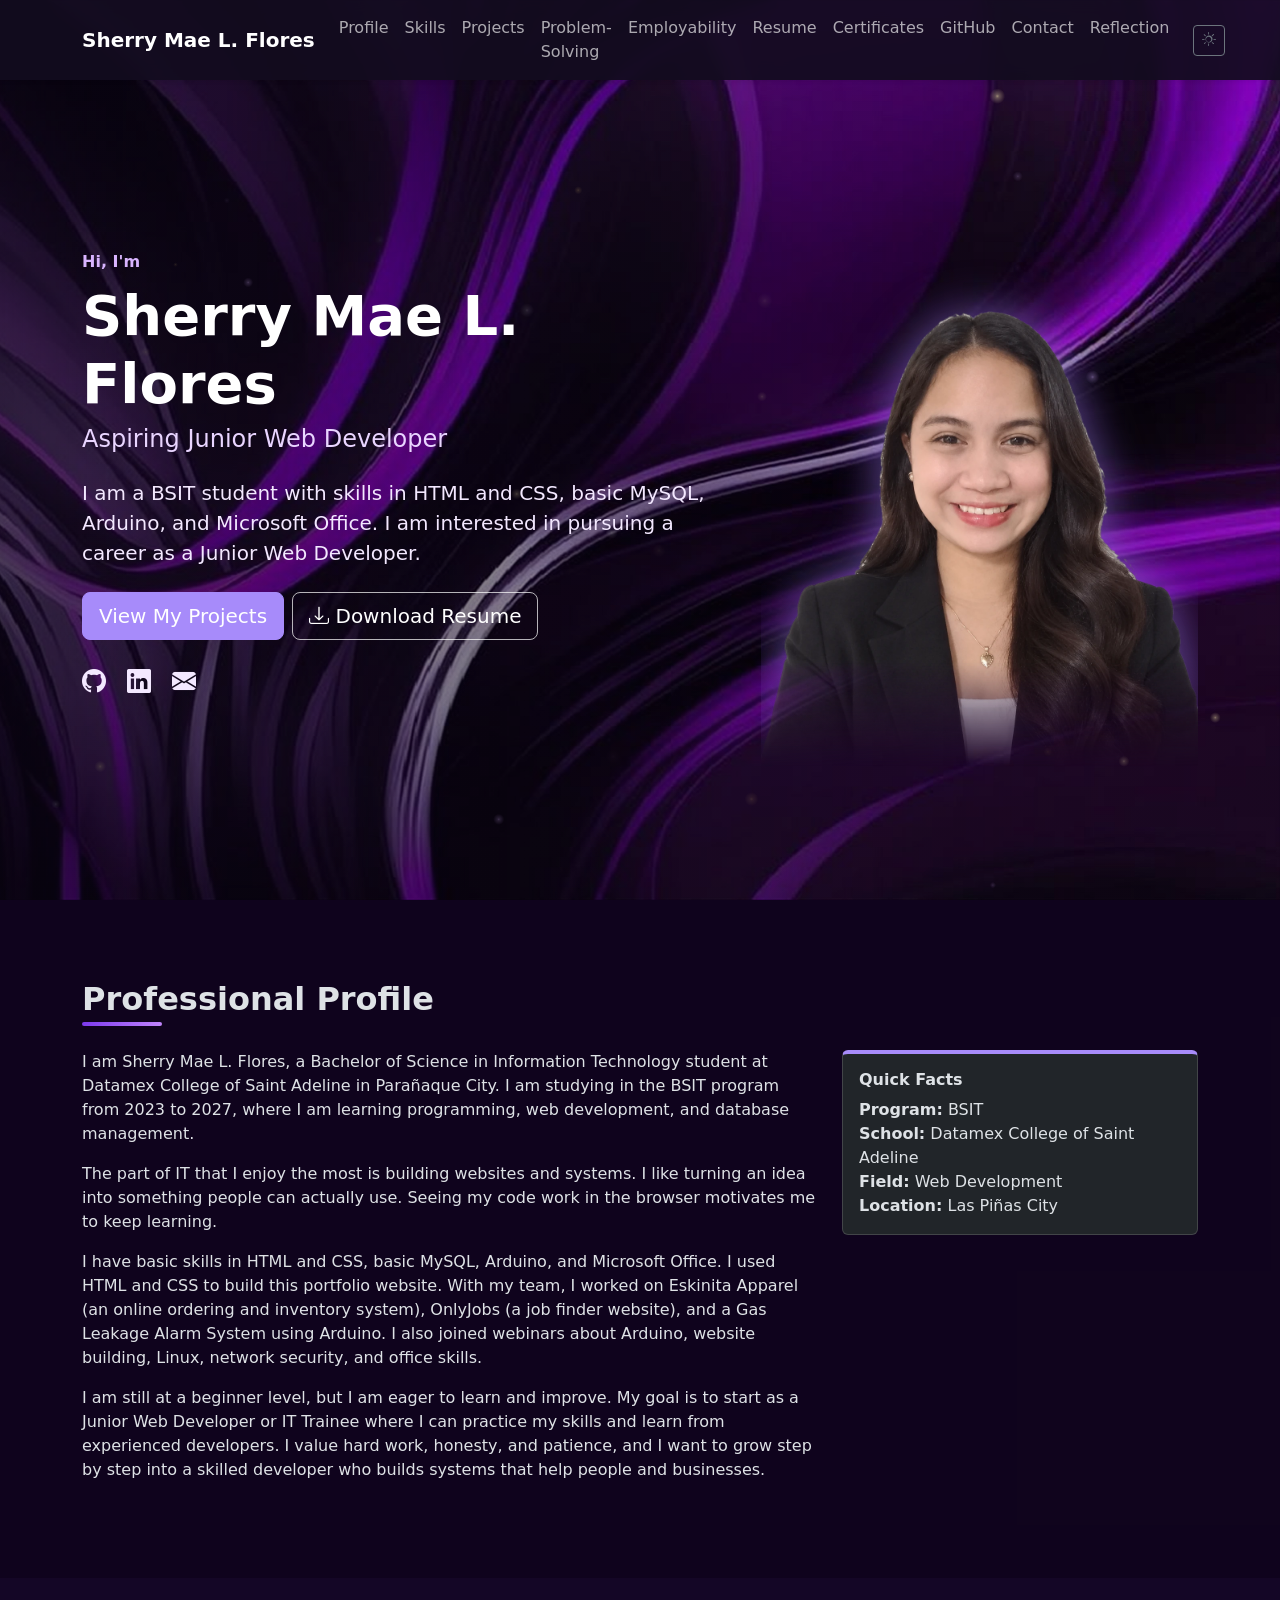
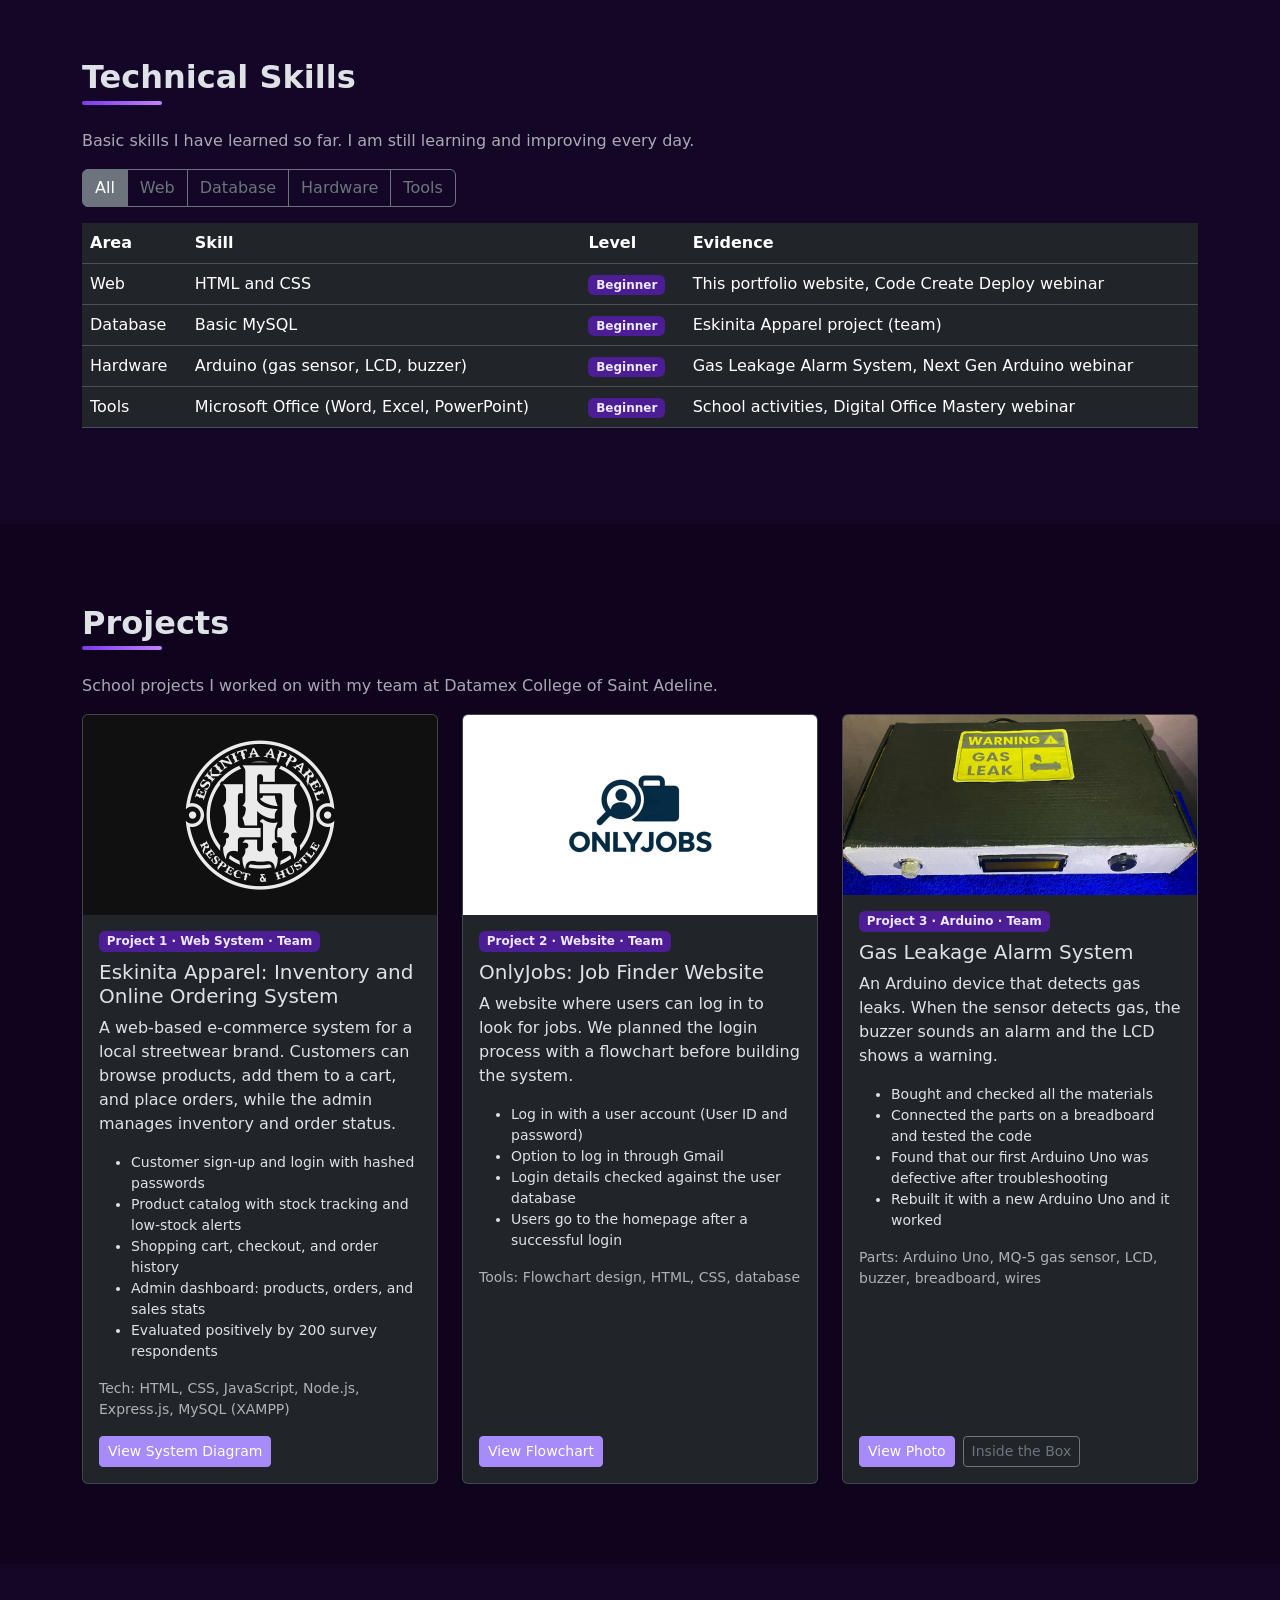
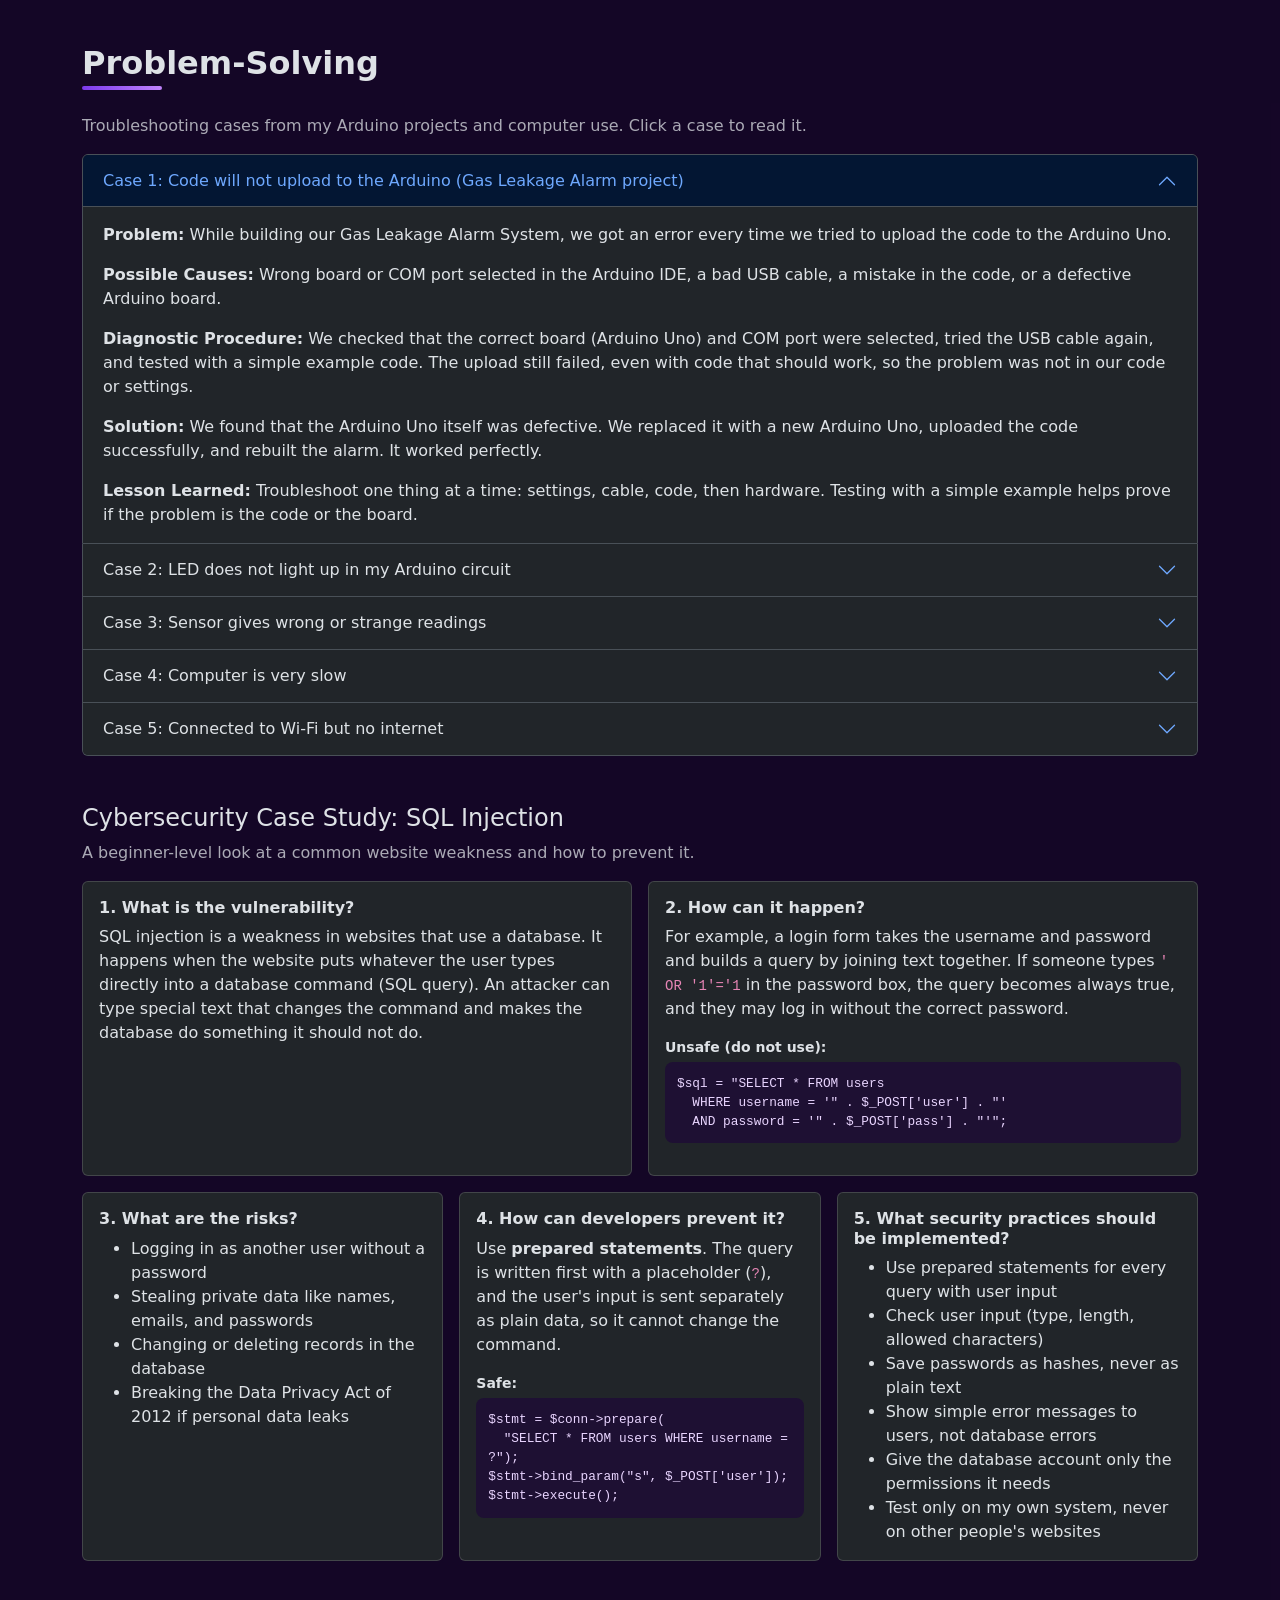
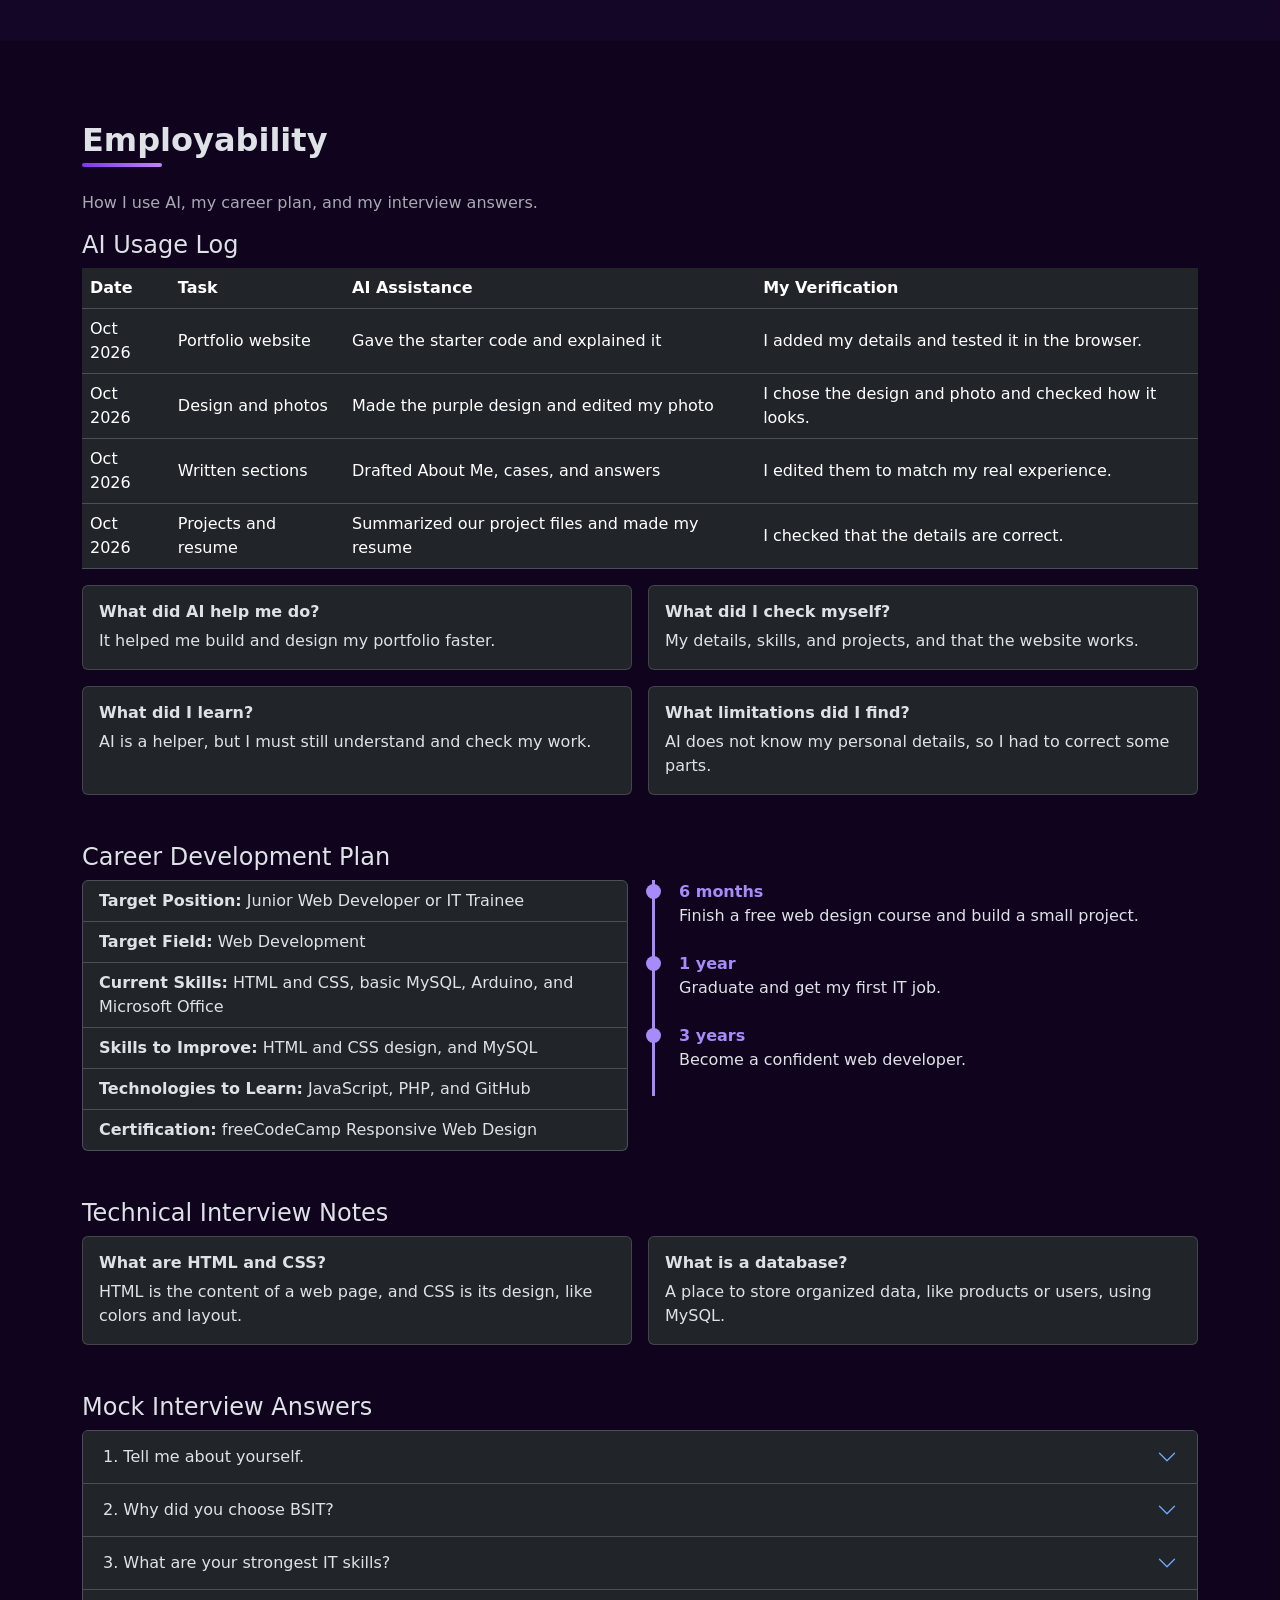
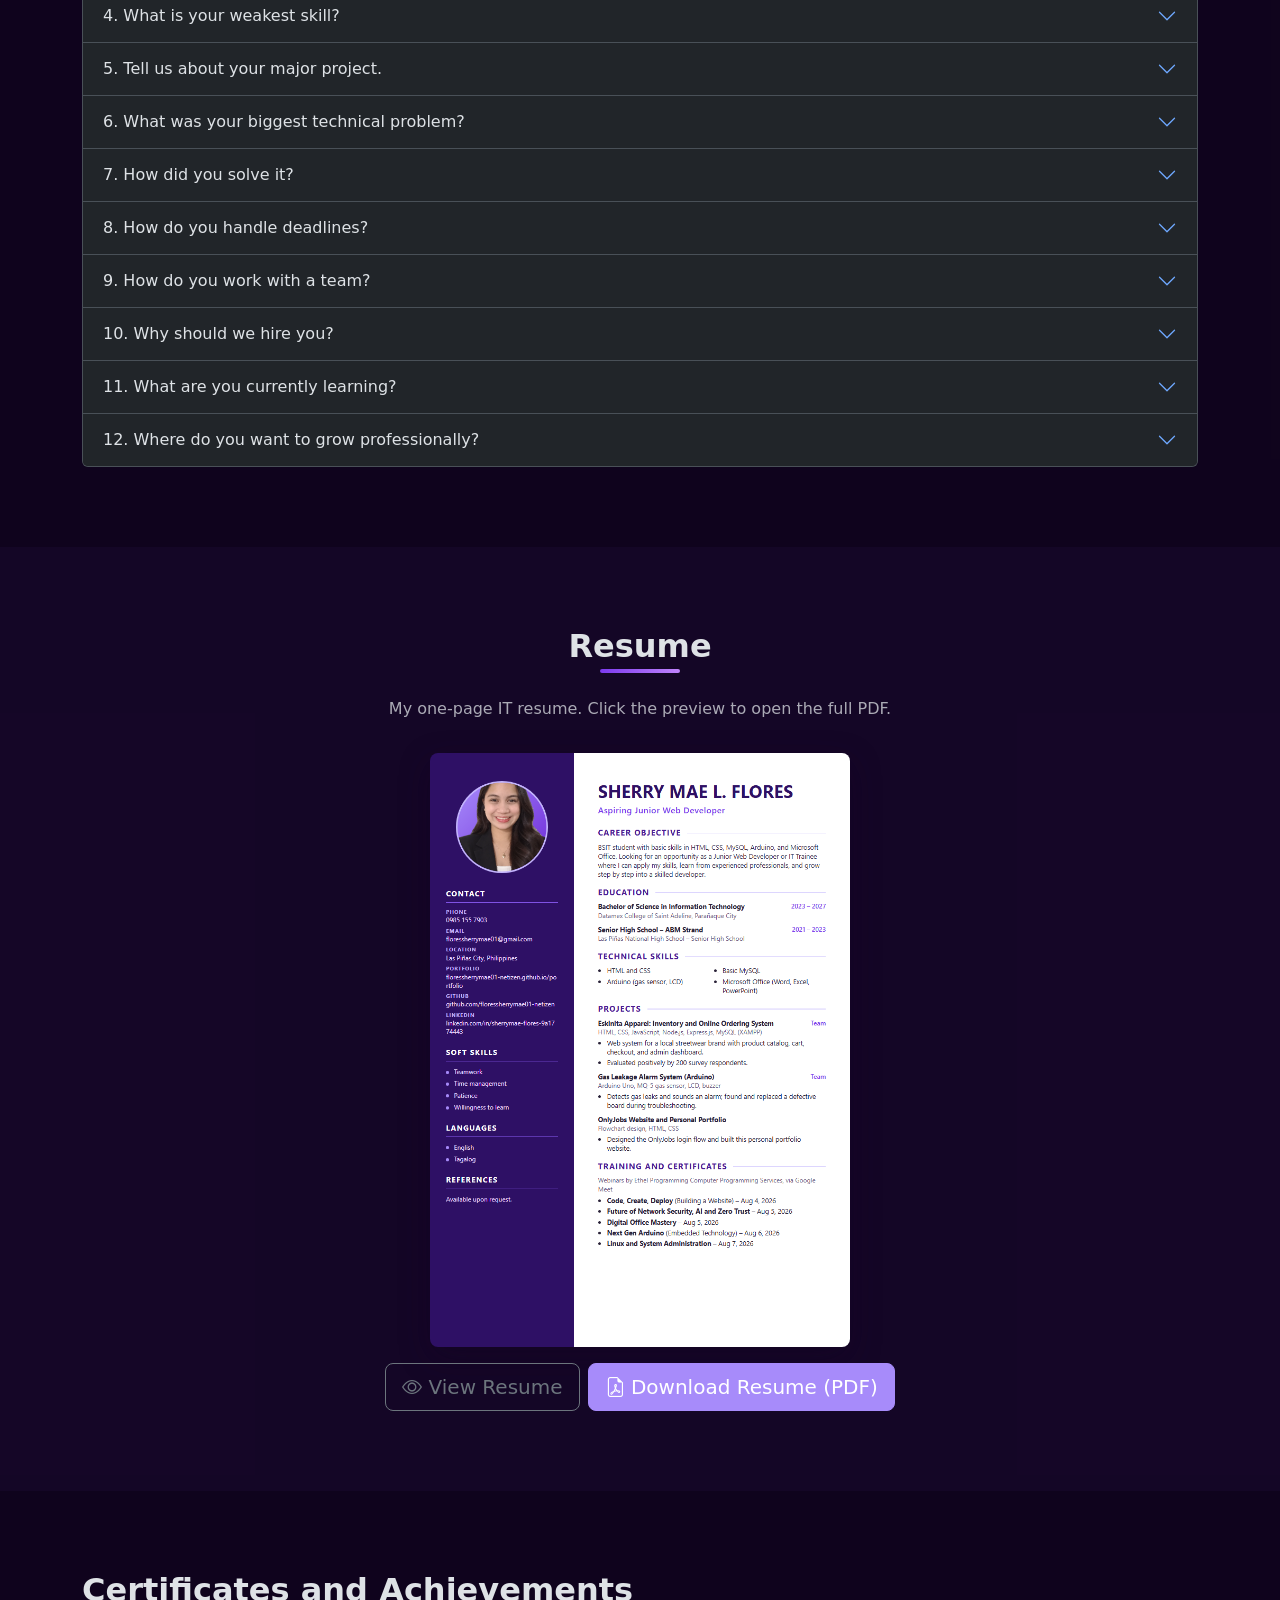
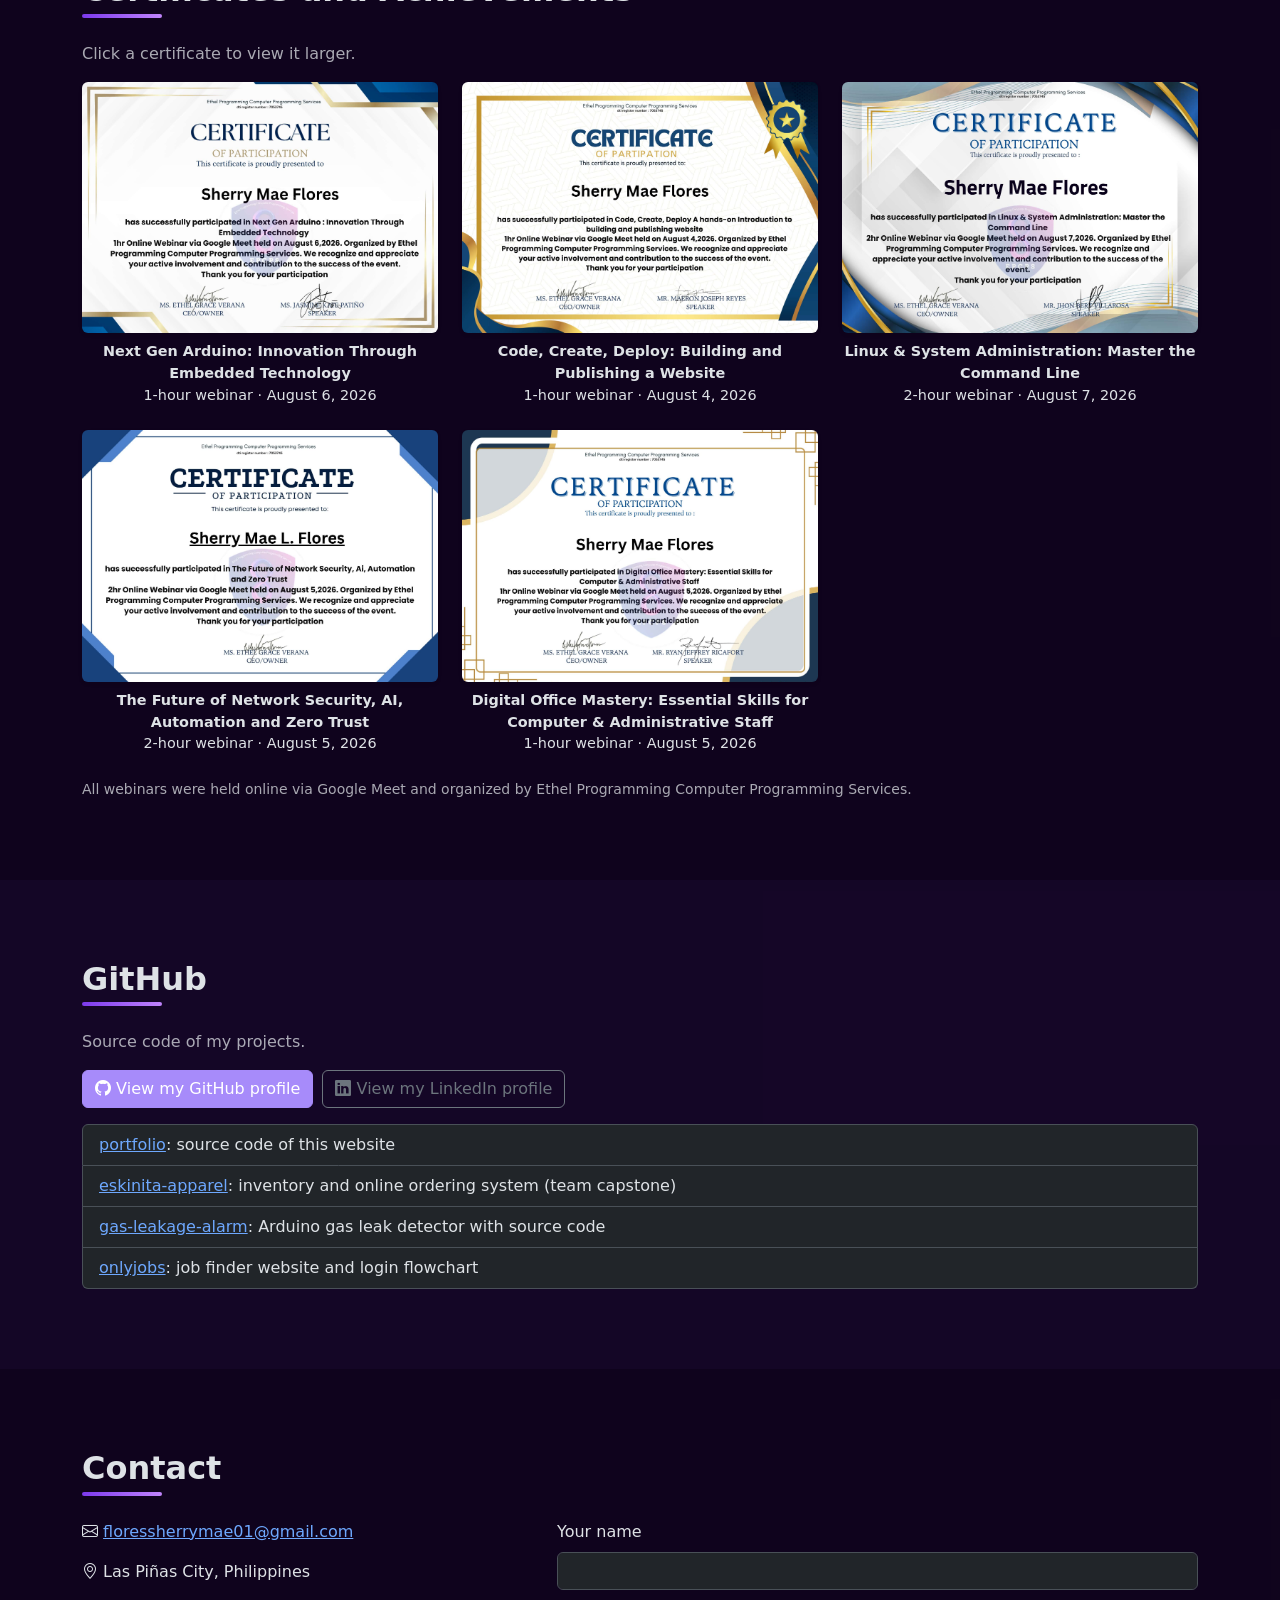
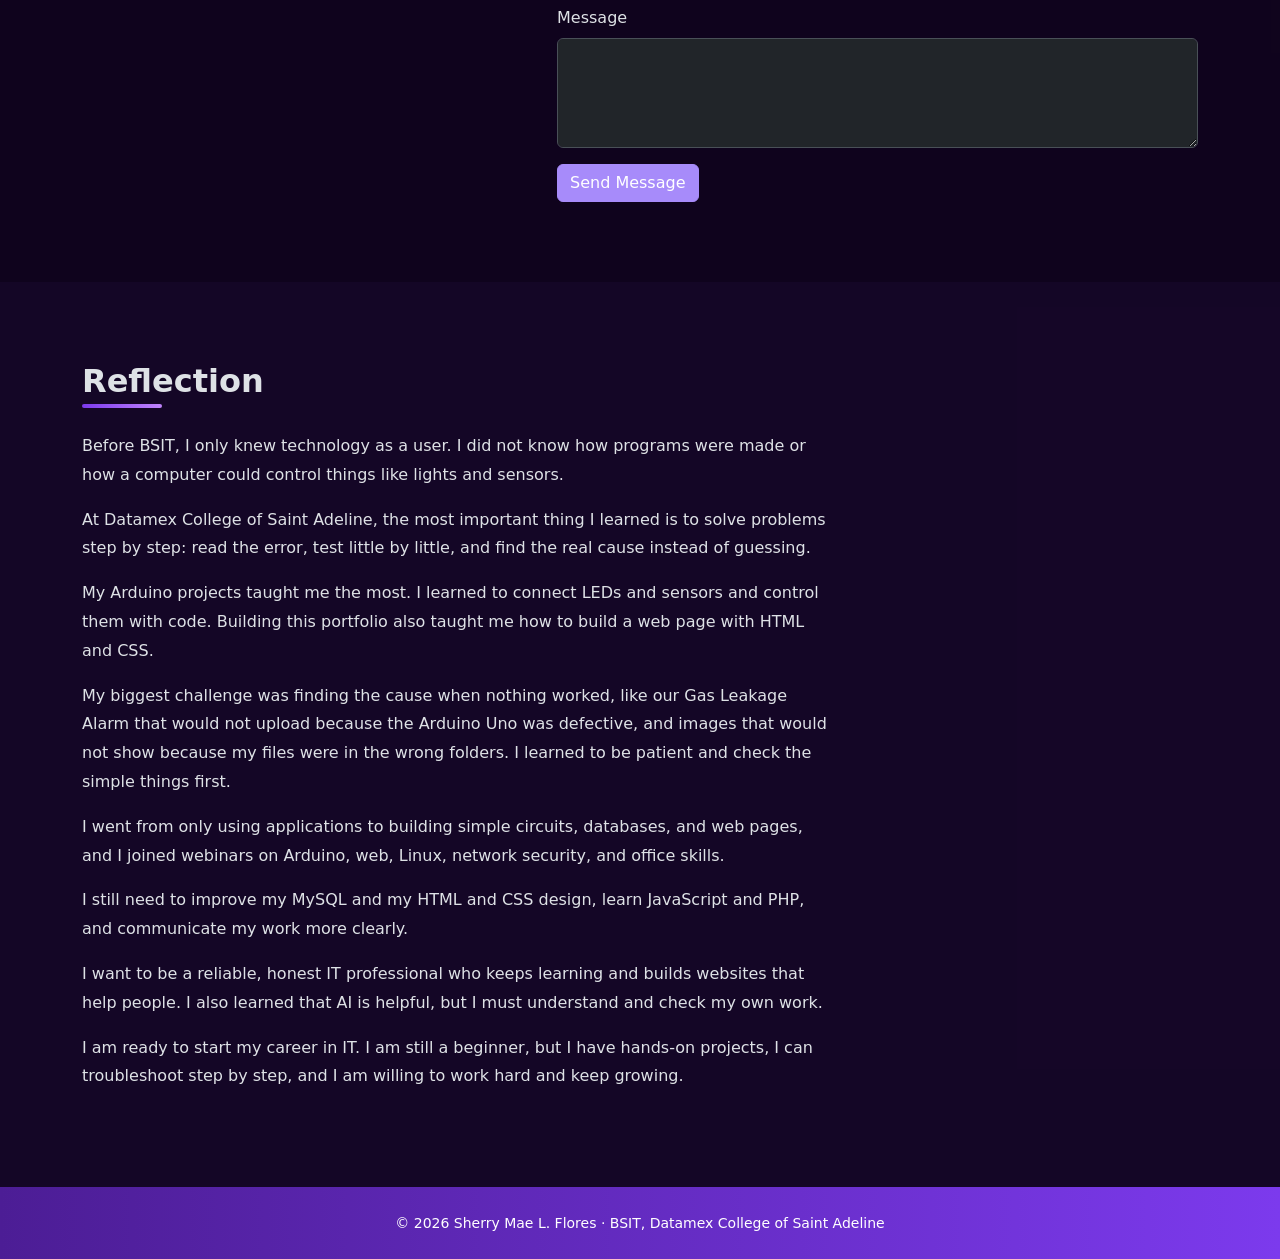
==== index.html @ 737c8557 "Add video background, project logos, and purple theme updates Co-Authored-By: Claude Sonnet 5.5 <nor" ====
<!DOCTYPE html>
<html lang="en" data-bs-theme="light">
<head>
  <meta charset="UTF-8">
  <meta name="viewport" content="width=device-width, initial-scale=1.0">
  <title> Sherry Mae L. Flores | BSIT Portfolio</title>
  <meta name="description" content="Portfolio of Sherry Mae L. Flores, BSIT student and aspiring Junior Web Developer.">

  <!-- Bootstrap 5 CSS (galing sa CDN, hindi na kailangang i-download) -->
  <link href="https://cdn.jsdelivr.net/npm/bootstrap@5.3.3/dist/css/bootstrap.min.css" rel="stylesheet">
  <!-- Bootstrap Icons -->
  <link href="https://cdn.jsdelivr.net/npm/bootstrap-icons@1.11.3/font/bootstrap-icons.min.css" rel="stylesheet">
  <!-- Sariling CSS: nasa ilalim ng Bootstrap para ma-override ito -->
  <link href="css/style.css" rel="stylesheet">
</head>

<body data-bs-spy="scroll" data-bs-target="#mainNav" data-bs-offset="80" tabindex="0">

  <!-- Video background (nasa likod ng lahat) -->
  <video id="bgVideo" class="bg-video" autoplay muted loop playsinline preload="auto" aria-hidden="true" tabindex="-1">
    <source src="assets/bg-video.mp4" type="video/mp4">
  </video>

  <!-- ============ NAVBAR ============ -->
  <nav id="mainNav" class="navbar navbar-expand-xl fixed-top shadow-sm">
    <div class="container">
      <a class="navbar-brand fw-bold" href="#home"> Sherry Mae L. Flores </a>

      <button class="navbar-toggler" type="button" data-bs-toggle="collapse"
              data-bs-target="#navLinks" aria-controls="navLinks"
              aria-expanded="false" aria-label="Toggle menu">
        <span class="navbar-toggler-icon"></span>
      </button>

      <div class="collapse navbar-collapse" id="navLinks">
        <ul class="navbar-nav ms-auto">
          <li class="nav-item"><a class="nav-link" href="#profile">Profile</a></li>
          <li class="nav-item"><a class="nav-link" href="#skills">Skills</a></li>
          <li class="nav-item"><a class="nav-link" href="#projects">Projects</a></li>
          <li class="nav-item"><a class="nav-link" href="#problem-solving">Problem-Solving</a></li>
          <li class="nav-item"><a class="nav-link" href="#employability">Employability</a></li>
          <li class="nav-item"><a class="nav-link" href="#resume">Resume</a></li>
          <li class="nav-item"><a class="nav-link" href="#certificates">Certificates</a></li>
          <li class="nav-item"><a class="nav-link" href="#github">GitHub</a></li>
          <li class="nav-item"><a class="nav-link" href="#contact">Contact</a></li>
          <li class="nav-item"><a class="nav-link" href="#reflection">Reflection</a></li>
        </ul>
        <button id="themeToggle" class="btn btn-sm btn-outline-secondary ms-lg-3 mt-2 mt-lg-0"
                type="button" aria-label="Toggle dark mode">
          <i class="bi bi-moon-stars"></i>
        </button>
      </div>
    </div>
  </nav>

  <!-- ============ HOME (STEP 8) ============ -->
  <header id="home" class="hero d-flex align-items-center">
    <div class="container">
      <div class="row align-items-center g-5">
        <div class="col-lg-7">
          <p class="text-accent fw-semibold mb-2">Hi, I'm</p>
          <h1 class="display-4 fw-bold">Sherry Mae L. Flores</h1>
          <!-- Target IT position (STEP 1) -->
          <h2 class="h4 text-body-secondary mb-4">Aspiring Junior Web Developer</h2>
          <!-- Professional statement (STEP 1) -->
          <p class="lead">
            I am a BSIT student with skills in HTML and CSS, basic MySQL, Arduino, and Microsoft Office.
            I am interested in pursuing a career as a Junior Web Developer.
          </p>
          <div class="d-flex flex-wrap gap-2 mt-4">
            <a href="#projects" class="btn btn-accent btn-lg">View My Projects</a>
            <a href="assets/resume.pdf" class="btn btn-outline-secondary btn-lg" download>
              <i class="bi bi-download"></i> Download Resume
            </a>
          </div>
          <div class="social-links mt-4">
            <a href="https://github.com/floressherrymae01-netizen" target="_blank" rel="noopener" aria-label="GitHub"><i class="bi bi-github"></i></a>
            <a href="https://www.linkedin.com/in/sherrymae-flores-9a1774443" target="_blank" rel="noopener" aria-label="LinkedIn"><i class="bi bi-linkedin"></i></a>
            <a href="mailto:floressherrymae01@gmail.com" aria-label="Email"><i class="bi bi-envelope-fill"></i></a>
          </div>
        </div>
        <div class="col-lg-5 text-center">
          <!-- Profile photo na walang background (transparent PNG) -->
          <img src="assets/profile.png" alt="Photo of Sherry Mae L. Flores" class="profile-photo">
        </div>
      </div>
    </div>
  </header>

  <main>
    <!-- ============ 1. PROFESSIONAL PROFILE (STEP 9) ============ -->
    <section id="profile" class="section">
      <div class="container">
        <h2 class="section-title">Professional Profile</h2>
        <div class="row g-4">
          <div class="col-lg-8">
            <!-- About Me (STEP 9): 150 to 250 words -->
            <p>I am Sherry Mae L. Flores, a Bachelor of Science in Information Technology student at Datamex College of Saint Adeline in Parañaque City. I am studying in the BSIT program from 2023 to 2027, where I am learning programming, web development, and database management.</p>
            <p>The part of IT that I enjoy the most is building websites and systems. I like turning an idea into something people can actually use. Seeing my code work in the browser motivates me to keep learning.</p>
            <p>I have basic skills in HTML and CSS, basic MySQL, Arduino, and Microsoft Office. I used HTML and CSS to build this portfolio website. With my team, I worked on Eskinita Apparel (an online ordering and inventory system), OnlyJobs (a job finder website), and a Gas Leakage Alarm System using Arduino. I also joined webinars about Arduino, website building, Linux, network security, and office skills.</p>
            <p>I am still at a beginner level, but I am eager to learn and improve. My goal is to start as a Junior Web Developer or IT Trainee where I can practice my skills and learn from experienced developers. I value hard work, honesty, and patience, and I want to grow step by step into a skilled developer who builds systems that help people and businesses.</p>
          </div>
          <div class="col-lg-4">
            <div class="card info-card">
              <div class="card-body">
                <h3 class="h6 fw-bold">Quick Facts</h3>
                <ul class="list-unstyled mb-0">
                  <li><strong>Program:</strong> BSIT</li>
                  <li><strong>School:</strong> Datamex College of Saint Adeline</li>
                  <li><strong>Field:</strong> Web Development </li>
                  <li><strong>Location:</strong> Las Piñas City</li>
                </ul>
              </div>
            </div>
          </div>
        </div>
      </div>
    </section>

    <!-- ============ 2. TECHNICAL SKILLS (STEP 2 + STEP 10) ============ -->
    <section id="skills" class="section section-alt">
      <div class="container">
        <h2 class="section-title">Technical Skills</h2>
        <p class="text-body-secondary">Basic skills I have learned so far. I am still learning and improving every day.</p>

        <!-- Filter buttons: ang data-filter ay dapat tugma sa data-category ng bawat row -->
        <div class="btn-group flex-wrap mb-3" role="group" aria-label="Filter skills">
          <button class="btn btn-outline-secondary active" data-filter="all">All</button>
          <button class="btn btn-outline-secondary" data-filter="web">Web</button>
          <button class="btn btn-outline-secondary" data-filter="database">Database</button>
          <button class="btn btn-outline-secondary" data-filter="hardware">Hardware</button>
          <button class="btn btn-outline-secondary" data-filter="tools">Tools</button>
        </div>

        <div class="table-responsive">
          <table class="table align-middle" id="skillsTable">
            <thead>
              <tr><th>Area</th><th>Skill</th><th>Level</th><th>Evidence</th></tr>
            </thead>
            <tbody>
              <!-- Lahat Beginner: tapat at tugma sa projects at certificates -->
              <tr data-category="web"><td>Web</td><td>HTML and CSS</td><td><span class="badge badge-beginner">Beginner</span></td><td>This portfolio website, Code Create Deploy webinar</td></tr>
              <tr data-category="database"><td>Database</td><td>Basic MySQL</td><td><span class="badge badge-beginner">Beginner</span></td><td>Eskinita Apparel project (team)</td></tr>
              <tr data-category="hardware"><td>Hardware</td><td>Arduino (gas sensor, LCD, buzzer)</td><td><span class="badge badge-beginner">Beginner</span></td><td>Gas Leakage Alarm System, Next Gen Arduino webinar</td></tr>
              <tr data-category="tools"><td>Tools</td><td>Microsoft Office (Word, Excel, PowerPoint)</td><td><span class="badge badge-beginner">Beginner</span></td><td>School activities, Digital Office Mastery webinar</td></tr>
            </tbody>
          </table>
        </div>
      </div>
    </section>

    <!-- ============ 3. PROJECTS (STEP 11 to 15) ============ -->
    <section id="projects" class="section">
      <div class="container">
        <h2 class="section-title">Projects</h2>
        <p class="text-body-secondary">School projects I worked on with my team at Datamex College of Saint Adeline.</p>
        <div class="row g-4">

          <!-- PROJECT 1: Web/Application Development (STEP 11) -->
          <div class="col-md-6 col-lg-4">
            <article class="card project-card h-100">
              <img src="assets/eskinita-logo.jpg" class="card-img-top img-logo img-logo-dark" alt="Eskinita Apparel logo">
              <div class="card-body d-flex flex-column">
                <span class="badge badge-beginner mb-2 align-self-start">Project 1 · Web System · Team</span>
                <h3 class="h5 card-title">Eskinita Apparel: Inventory and Online Ordering System</h3>
                <p class="card-text">A web-based e-commerce system for a local streetwear brand. Customers can browse products, add them to a cart, and place orders, while the admin manages inventory and order status.</p>
                <ul class="small mb-3">
                  <li>Customer sign-up and login with hashed passwords</li>
                  <li>Product catalog with stock tracking and low-stock alerts</li>
                  <li>Shopping cart, checkout, and order history</li>
                  <li>Admin dashboard: products, orders, and sales stats</li>
                  <li>Evaluated positively by 200 survey respondents</li>
                </ul>
                <p class="small text-body-secondary">Tech: HTML, CSS, JavaScript, Node.js, Express.js, MySQL (XAMPP)</p>
                <div class="mt-auto d-flex gap-2">
                  <a href="assets/eskinita-ipo.jpg" class="btn btn-sm btn-accent" target="_blank" rel="noopener">View System Diagram</a>
                </div>
              </div>
            </article>
          </div>

          <!-- PROJECT 2: Web / Database (STEP 13) -->
          <div class="col-md-6 col-lg-4">
            <article class="card project-card h-100">
              <img src="assets/onlyjobs-logo.jpg" class="card-img-top img-logo img-logo-light" alt="OnlyJobs logo">
              <div class="card-body d-flex flex-column">
                <span class="badge badge-beginner mb-2 align-self-start">Project 2 · Website · Team</span>
                <h3 class="h5 card-title">OnlyJobs: Job Finder Website</h3>
                <p class="card-text">A website where users can log in to look for jobs. We planned the login process with a flowchart before building the system.</p>
                <ul class="small mb-3">
                  <li>Log in with a user account (User ID and password)</li>
                  <li>Option to log in through Gmail</li>
                  <li>Login details checked against the user database</li>
                  <li>Users go to the homepage after a successful login</li>
                </ul>
                <p class="small text-body-secondary">Tools: Flowchart design, HTML, CSS, database</p>
                <div class="mt-auto d-flex gap-2">
                  <a href="assets/onlyjobs-flowchart.jpg" class="btn btn-sm btn-accent" target="_blank" rel="noopener">View Flowchart</a>
                </div>
              </div>
            </article>
          </div>

          <!-- PROJECT 3: Specialization: Arduino / IoT (STEP 14) -->
          <div class="col-md-6 col-lg-4">
            <article class="card project-card h-100">
              <img src="assets/gas-alarm.jpg" class="card-img-top" alt="Finished Gas Leakage Alarm System in a box with a warning label, LCD, sensor, and buzzer">
              <div class="card-body d-flex flex-column">
                <span class="badge badge-beginner mb-2 align-self-start">Project 3 · Arduino · Team</span>
                <h3 class="h5 card-title">Gas Leakage Alarm System</h3>
                <p class="card-text">An Arduino device that detects gas leaks. When the sensor detects gas, the buzzer sounds an alarm and the LCD shows a warning.</p>
                <ul class="small mb-3">
                  <li>Bought and checked all the materials</li>
                  <li>Connected the parts on a breadboard and tested the code</li>
                  <li>Found that our first Arduino Uno was defective after troubleshooting</li>
                  <li>Rebuilt it with a new Arduino Uno and it worked</li>
                </ul>
                <p class="small text-body-secondary">Parts: Arduino Uno, MQ-5 gas sensor, LCD, buzzer, breadboard, wires</p>
                <div class="mt-auto d-flex flex-wrap gap-2">
                  <a href="assets/gas-alarm.jpg" class="btn btn-sm btn-accent" target="_blank" rel="noopener">View Photo</a>
                  <a href="assets/gas-alarm-inside.jpg" class="btn btn-sm btn-outline-secondary" target="_blank" rel="noopener">Inside the Box</a>
                </div>
              </div>
            </article>
          </div>

        </div>
      </div>
    </section>

    <!-- ============ 4. PROBLEM-SOLVING (STEP 17 + 18) ============ -->
    <section id="problem-solving" class="section section-alt">
      <div class="container">
        <h2 class="section-title">Problem-Solving</h2>
        <p class="text-body-secondary">Troubleshooting cases from my Arduino projects and computer use. Click a case to read it.</p>

        <!-- Bootstrap accordion: bawat .accordion-item ay isang case -->
        <div class="accordion" id="casesAccordion">

          <!-- CASE 1 -->
          <div class="accordion-item">
            <h3 class="accordion-header">
              <button class="accordion-button" type="button" data-bs-toggle="collapse" data-bs-target="#case1">
                Case 1: Code will not upload to the Arduino (Gas Leakage Alarm project)
              </button>
            </h3>
            <div id="case1" class="accordion-collapse collapse show" data-bs-parent="#casesAccordion">
              <div class="accordion-body">
                <p><strong>Problem:</strong> While building our Gas Leakage Alarm System, we got an error every time we tried to upload the code to the Arduino Uno.</p>
                <p><strong>Possible Causes:</strong> Wrong board or COM port selected in the Arduino IDE, a bad USB cable, a mistake in the code, or a defective Arduino board.</p>
                <p><strong>Diagnostic Procedure:</strong> We checked that the correct board (Arduino Uno) and COM port were selected, tried the USB cable again, and tested with a simple example code. The upload still failed, even with code that should work, so the problem was not in our code or settings.</p>
                <p><strong>Solution:</strong> We found that the Arduino Uno itself was defective. We replaced it with a new Arduino Uno, uploaded the code successfully, and rebuilt the alarm. It worked perfectly.</p>
                <p class="mb-0"><strong>Lesson Learned:</strong> Troubleshoot one thing at a time: settings, cable, code, then hardware. Testing with a simple example helps prove if the problem is the code or the board.</p>
              </div>
            </div>
          </div>

          <!-- CASE 2 -->
          <div class="accordion-item">
            <h3 class="accordion-header">
              <button class="accordion-button collapsed" type="button" data-bs-toggle="collapse" data-bs-target="#case2">
                Case 2: LED does not light up in my Arduino circuit
              </button>
            </h3>
            <div id="case2" class="accordion-collapse collapse" data-bs-parent="#casesAccordion">
              <div class="accordion-body">
                <p><strong>Problem:</strong> The code uploaded without errors, but the LED did not turn on.</p>
                <p><strong>Possible Causes:</strong> LED placed backwards, wrong pin number in the code, loose jumper wire, missing resistor, or a damaged LED.</p>
                <p><strong>Diagnostic Procedure:</strong> I compared the pin number in my code with the pin where the wire was connected. I checked the LED direction: the long leg (positive) must go to the Arduino pin and the short leg (negative) to GND. I also tested the LED with the simple Blink example.</p>
                <p><strong>Solution:</strong> The LED was placed backwards and the code used pin 12 while my wire was on pin 13. I flipped the LED and changed the code to the correct pin. The LED turned on.</p>
                <p class="mb-0"><strong>Lesson Learned:</strong> The code and the wiring must match. Testing with a simple example helps me find out if the problem is in the hardware or the code.</p>
              </div>
            </div>
          </div>

          <!-- CASE 3 -->
          <div class="accordion-item">
            <h3 class="accordion-header">
              <button class="accordion-button collapsed" type="button" data-bs-toggle="collapse" data-bs-target="#case3">
                Case 3: Sensor gives wrong or strange readings
              </button>
            </h3>
            <div id="case3" class="accordion-collapse collapse" data-bs-parent="#casesAccordion">
              <div class="accordion-body">
                <p><strong>Problem:</strong> My sensor showed random numbers that did not change correctly, even when I covered it or moved it.</p>
                <p><strong>Possible Causes:</strong> Loose wires, sensor connected to the wrong pin, missing GND or power connection, or wrong code for reading the sensor.</p>
                <p><strong>Diagnostic Procedure:</strong> I opened the Serial Monitor to see the values from the sensor. I checked that VCC was connected to 5V, GND to GND, and the signal wire to the pin used in the code. I pressed each wire on the breadboard to see if the values changed.</p>
                <p><strong>Solution:</strong> The GND wire was loose on the breadboard. After I pushed it in firmly, the readings became stable and changed correctly.</p>
                <p class="mb-0"><strong>Lesson Learned:</strong> The Serial Monitor is very useful for troubleshooting because it shows what the Arduino is actually reading. Loose wires can cause random values.</p>
              </div>
            </div>
          </div>

          <!-- CASE 4 -->
          <div class="accordion-item">
            <h3 class="accordion-header">
              <button class="accordion-button collapsed" type="button" data-bs-toggle="collapse" data-bs-target="#case4">
                Case 4: Computer is very slow
              </button>
            </h3>
            <div id="case4" class="accordion-collapse collapse" data-bs-parent="#casesAccordion">
              <div class="accordion-body">
                <p><strong>Problem:</strong> The computer became very slow. Programs took a long time to open and sometimes froze.</p>
                <p><strong>Possible Causes:</strong> Too many programs running, a program using too much memory or CPU, too many startup apps, or a full hard drive.</p>
                <p><strong>Diagnostic Procedure:</strong> I pressed Ctrl + Shift + Esc to open Task Manager. I sorted the list by CPU and Memory to see which programs were using the most resources. I also checked the Startup tab and the free space on the drive.</p>
                <p><strong>Solution:</strong> I closed the programs I was not using, ended a program that was using too much memory, and disabled unnecessary startup apps. I also deleted temporary files to free up space. The computer became faster.</p>
                <p class="mb-0"><strong>Lesson Learned:</strong> Task Manager helps find the real cause before restarting or reinstalling. Only end programs that I know are safe to close.</p>
              </div>
            </div>
          </div>

          <!-- CASE 5 -->
          <div class="accordion-item">
            <h3 class="accordion-header">
              <button class="accordion-button collapsed" type="button" data-bs-toggle="collapse" data-bs-target="#case5">
                Case 5: Connected to Wi-Fi but no internet
              </button>
            </h3>
            <div id="case5" class="accordion-collapse collapse" data-bs-parent="#casesAccordion">
              <div class="accordion-body">
                <p><strong>Problem:</strong> The computer showed it was connected to Wi-Fi, but websites would not load.</p>
                <p><strong>Possible Causes:</strong> Problem with the router, wrong IP address, DNS problem, or the internet service itself was down.</p>
                <p><strong>Diagnostic Procedure:</strong> I checked if other devices could use the internet. Then I opened Command Prompt and used <code>ipconfig</code> to check the IP address, and <code>ping 8.8.8.8</code> to test the connection to the internet.</p>
                <p><strong>Solution:</strong> I ran <code>ipconfig /release</code>, <code>ipconfig /renew</code>, and <code>ipconfig /flushdns</code>, then restarted the router. After that, websites loaded normally.</p>
                <p class="mb-0"><strong>Lesson Learned:</strong> "Connected" does not always mean there is internet. Testing step by step, from the device to the router to the internet, helps find where the problem is.</p>
              </div>
            </div>
          </div>
        </div>

        <!-- ============ CYBERSECURITY CASE STUDY (STEP 18) ============ -->
        <h3 class="h4 mt-5">Cybersecurity Case Study: SQL Injection</h3>
        <p class="text-body-secondary">A beginner-level look at a common website weakness and how to prevent it.</p>
        <div class="row g-3">
          <div class="col-md-6"><div class="card h-100"><div class="card-body">
            <h4 class="h6 fw-bold">1. What is the vulnerability?</h4>
            <p class="mb-0">SQL injection is a weakness in websites that use a database. It happens when the website puts whatever the user types directly into a database command (SQL query). An attacker can type special text that changes the command and makes the database do something it should not do.</p>
          </div></div></div>
          <div class="col-md-6"><div class="card h-100"><div class="card-body">
            <h4 class="h6 fw-bold">2. How can it happen?</h4>
            <p>For example, a login form takes the username and password and builds a query by joining text together. If someone types <code>' OR '1'='1</code> in the password box, the query becomes always true, and they may log in without the correct password.</p>
            <p class="small fw-bold mb-1">Unsafe (do not use):</p>
            <pre class="code-box"><code>$sql = "SELECT * FROM users
  WHERE username = '" . $_POST['user'] . "'
  AND password = '" . $_POST['pass'] . "'";</code></pre>
          </div></div></div>
          <div class="col-md-4"><div class="card h-100"><div class="card-body">
            <h4 class="h6 fw-bold">3. What are the risks?</h4>
            <ul class="mb-0">
              <li>Logging in as another user without a password</li>
              <li>Stealing private data like names, emails, and passwords</li>
              <li>Changing or deleting records in the database</li>
              <li>Breaking the Data Privacy Act of 2012 if personal data leaks</li>
            </ul>
          </div></div></div>
          <div class="col-md-4"><div class="card h-100"><div class="card-body">
            <h4 class="h6 fw-bold">4. How can developers prevent it?</h4>
            <p>Use <strong>prepared statements</strong>. The query is written first with a placeholder (<code>?</code>), and the user's input is sent separately as plain data, so it cannot change the command.</p>
            <p class="small fw-bold mb-1">Safe:</p>
            <pre class="code-box mb-0"><code>$stmt = $conn->prepare(
  "SELECT * FROM users WHERE username = ?");
$stmt->bind_param("s", $_POST['user']);
$stmt->execute();</code></pre>
          </div></div></div>
          <div class="col-md-4"><div class="card h-100"><div class="card-body">
            <h4 class="h6 fw-bold">5. What security practices should be implemented?</h4>
            <ul class="mb-0">
              <li>Use prepared statements for every query with user input</li>
              <li>Check user input (type, length, allowed characters)</li>
              <li>Save passwords as hashes, never as plain text</li>
              <li>Show simple error messages to users, not database errors</li>
              <li>Give the database account only the permissions it needs</li>
              <li>Test only on my own system, never on other people's websites</li>
            </ul>
          </div></div></div>
        </div>
      </div>
    </section>

    <!-- ============ 5. EMPLOYABILITY (STEP 19 to 23) ============ -->
    <section id="employability" class="section">
      <div class="container">
        <h2 class="section-title">Employability</h2>
        <p class="text-body-secondary">How I use AI, my career plan, and my interview answers.</p>

        <!-- ============ AI USAGE LOG (STEP 19) ============ -->
        <h3 class="h4">AI Usage Log</h3>
        <div class="table-responsive">
          <table class="table align-middle">
            <thead><tr><th>Date</th><th>Task</th><th>AI Assistance</th><th>My Verification</th></tr></thead>
            <tbody>
              <!-- Dapat tapat ang bawat row -->
              <tr><td>Oct 2026</td><td>Portfolio website</td><td>Gave the starter code and explained it</td><td>I added my details and tested it in the browser.</td></tr>
              <tr><td>Oct 2026</td><td>Design and photos</td><td>Made the purple design and edited my photo</td><td>I chose the design and photo and checked how it looks.</td></tr>
              <tr><td>Oct 2026</td><td>Written sections</td><td>Drafted About Me, cases, and answers</td><td>I edited them to match my real experience.</td></tr>
              <tr><td>Oct 2026</td><td>Projects and resume</td><td>Summarized our project files and made my resume</td><td>I checked that the details are correct.</td></tr>
            </tbody>
          </table>
        </div>
        <div class="row g-3 mb-5">
          <div class="col-md-6"><div class="card h-100"><div class="card-body">
            <h4 class="h6 fw-bold">What did AI help me do?</h4>
            <p class="mb-0">It helped me build and design my portfolio faster.</p>
          </div></div></div>
          <div class="col-md-6"><div class="card h-100"><div class="card-body">
            <h4 class="h6 fw-bold">What did I check myself?</h4>
            <p class="mb-0">My details, skills, and projects, and that the website works.</p>
          </div></div></div>
          <div class="col-md-6"><div class="card h-100"><div class="card-body">
            <h4 class="h6 fw-bold">What did I learn?</h4>
            <p class="mb-0">AI is a helper, but I must still understand and check my work.</p>
          </div></div></div>
          <div class="col-md-6"><div class="card h-100"><div class="card-body">
            <h4 class="h6 fw-bold">What limitations did I find?</h4>
            <p class="mb-0">AI does not know my personal details, so I had to correct some parts.</p>
          </div></div></div>
        </div>

        <!-- ============ CAREER DEVELOPMENT PLAN (STEP 23) ============ -->
        <h3 class="h4">Career Development Plan</h3>
        <div class="row g-4 mb-5">
          <div class="col-md-6">
            <ul class="list-group">
              <li class="list-group-item"><strong>Target Position:</strong> Junior Web Developer or IT Trainee</li>
              <li class="list-group-item"><strong>Target Field:</strong> Web Development</li>
              <li class="list-group-item"><strong>Current Skills:</strong> HTML and CSS, basic MySQL, Arduino, and Microsoft Office</li>
              <li class="list-group-item"><strong>Skills to Improve:</strong> HTML and CSS design, and MySQL</li>
              <li class="list-group-item"><strong>Technologies to Learn:</strong> JavaScript, PHP, and GitHub</li>
              <li class="list-group-item"><strong>Certification:</strong> freeCodeCamp Responsive Web Design</li>
            </ul>
          </div>
          <div class="col-md-6">
            <ol class="timeline">
              <li><span class="timeline-label">6 months</span> Finish a free web design course and build a small project.</li>
              <li><span class="timeline-label">1 year</span> Graduate and get my first IT job.</li>
              <li><span class="timeline-label">3 years</span> Become a confident web developer.</li>
            </ol>
          </div>
        </div>

        <!-- ============ TECHNICAL INTERVIEW NOTES (STEP 20) ============ -->
        <h3 class="h4">Technical Interview Notes</h3>
        <div class="row g-3 mb-5">
          <div class="col-md-6"><div class="card h-100"><div class="card-body">
            <h4 class="h6 fw-bold">What are HTML and CSS?</h4>
            <p class="mb-0">HTML is the content of a web page, and CSS is its design, like colors and layout.</p>
          </div></div></div>
          <div class="col-md-6"><div class="card h-100"><div class="card-body">
            <h4 class="h6 fw-bold">What is a database?</h4>
            <p class="mb-0">A place to store organized data, like products or users, using MySQL.</p>
          </div></div></div>
        </div>

        <!-- ============ MOCK INTERVIEW ANSWERS (STEP 21) ============ -->
        <h3 class="h4">Mock Interview Answers</h3>
        <div class="accordion" id="interviewAccordion">

          <div class="accordion-item">
            <h4 class="accordion-header"><button class="accordion-button collapsed" type="button" data-bs-toggle="collapse" data-bs-target="#q1">1. Tell me about yourself.</button></h4>
            <div id="q1" class="accordion-collapse collapse" data-bs-parent="#interviewAccordion"><div class="accordion-body">
              I am Sherry Mae L. Flores, a BSIT student at Datamex College of Saint Adeline. I have basic skills in HTML and CSS, basic MySQL, Arduino, and Microsoft Office, and I am eager to learn.
            </div></div>
          </div>

          <div class="accordion-item">
            <h4 class="accordion-header"><button class="accordion-button collapsed" type="button" data-bs-toggle="collapse" data-bs-target="#q2">2. Why did you choose BSIT?</button></h4>
            <div id="q2" class="accordion-collapse collapse" data-bs-parent="#interviewAccordion"><div class="accordion-body">
              I was curious about how computers and websites work, and I like creating things.
            </div></div>
          </div>

          <div class="accordion-item">
            <h4 class="accordion-header"><button class="accordion-button collapsed" type="button" data-bs-toggle="collapse" data-bs-target="#q3">3. What are your strongest IT skills?</button></h4>
            <div id="q3" class="accordion-collapse collapse" data-bs-parent="#interviewAccordion"><div class="accordion-body">
              Basic HTML and CSS, Arduino, and Microsoft Office.
            </div></div>
          </div>

          <div class="accordion-item">
            <h4 class="accordion-header"><button class="accordion-button collapsed" type="button" data-bs-toggle="collapse" data-bs-target="#q4">4. What is your weakest skill?</button></h4>
            <div id="q4" class="accordion-collapse collapse" data-bs-parent="#interviewAccordion"><div class="accordion-body">
              MySQL. I only know the basics, so I practice with small exercises.
            </div></div>
          </div>

          <div class="accordion-item">
            <h4 class="accordion-header"><button class="accordion-button collapsed" type="button" data-bs-toggle="collapse" data-bs-target="#q5">5. Tell us about your major project.</button></h4>
            <div id="q5" class="accordion-collapse collapse" data-bs-parent="#interviewAccordion"><div class="accordion-body">
              Eskinita Apparel, an online ordering and inventory system our team built for a local clothing brand.
            </div></div>
          </div>

          <div class="accordion-item">
            <h4 class="accordion-header"><button class="accordion-button collapsed" type="button" data-bs-toggle="collapse" data-bs-target="#q6">6. What was your biggest technical problem?</button></h4>
            <div id="q6" class="accordion-collapse collapse" data-bs-parent="#interviewAccordion"><div class="accordion-body">
              Our Gas Leakage Alarm code would not upload to the Arduino.
            </div></div>
          </div>

          <div class="accordion-item">
            <h4 class="accordion-header"><button class="accordion-button collapsed" type="button" data-bs-toggle="collapse" data-bs-target="#q7">7. How did you solve it?</button></h4>
            <div id="q7" class="accordion-collapse collapse" data-bs-parent="#interviewAccordion"><div class="accordion-body">
              We checked the settings, cable, and code one by one, found that the board was defective, and replaced it.
            </div></div>
          </div>

          <div class="accordion-item">
            <h4 class="accordion-header"><button class="accordion-button collapsed" type="button" data-bs-toggle="collapse" data-bs-target="#q8">8. How do you handle deadlines?</button></h4>
            <div id="q8" class="accordion-collapse collapse" data-bs-parent="#interviewAccordion"><div class="accordion-body">
              I list my tasks and do the most important ones first.
            </div></div>
          </div>

          <div class="accordion-item">
            <h4 class="accordion-header"><button class="accordion-button collapsed" type="button" data-bs-toggle="collapse" data-bs-target="#q9">9. How do you work with a team?</button></h4>
            <div id="q9" class="accordion-collapse collapse" data-bs-parent="#interviewAccordion"><div class="accordion-body">
              I listen, share ideas, and do my part on time.
            </div></div>
          </div>

          <div class="accordion-item">
            <h4 class="accordion-header"><button class="accordion-button collapsed" type="button" data-bs-toggle="collapse" data-bs-target="#q10">10. Why should we hire you?</button></h4>
            <div id="q10" class="accordion-collapse collapse" data-bs-parent="#interviewAccordion"><div class="accordion-body">
              I am hardworking, honest, and willing to learn.
            </div></div>
          </div>

          <div class="accordion-item">
            <h4 class="accordion-header"><button class="accordion-button collapsed" type="button" data-bs-toggle="collapse" data-bs-target="#q11">11. What are you currently learning?</button></h4>
            <div id="q11" class="accordion-collapse collapse" data-bs-parent="#interviewAccordion"><div class="accordion-body">
              More MySQL, and JavaScript.
            </div></div>
          </div>

          <div class="accordion-item">
            <h4 class="accordion-header"><button class="accordion-button collapsed" type="button" data-bs-toggle="collapse" data-bs-target="#q12">12. Where do you want to grow professionally?</button></h4>
            <div id="q12" class="accordion-collapse collapse" data-bs-parent="#interviewAccordion"><div class="accordion-body">
              I want to grow as a web developer.
            </div></div>
          </div>
        </div>
      </div>
    </section>

    <!-- ============ 6. RESUME (STEP 6) ============ -->
    <section id="resume" class="section section-alt">
      <div class="container text-center">
        <h2 class="section-title">Resume</h2>
        <p class="text-body-secondary">My one-page IT resume. Click the preview to open the full PDF.</p>

        <!-- Preview ng resume: kapag kinlick, bubukas ang PDF sa bagong tab -->
        <a href="assets/resume.pdf" target="_blank" rel="noopener" class="resume-preview d-inline-block my-3">
          <img src="assets/resume-preview.png" alt="Preview of Sherry Mae L. Flores's resume" class="img-fluid">
        </a>

        <div class="d-flex flex-wrap justify-content-center gap-2">
          <a href="assets/resume.pdf" target="_blank" rel="noopener" class="btn btn-outline-secondary btn-lg">
            <i class="bi bi-eye"></i> View Resume
          </a>
          <a href="assets/resume.pdf" class="btn btn-accent btn-lg" download="Sherry_Mae_Flores_Resume.pdf">
            <i class="bi bi-file-earmark-pdf"></i> Download Resume (PDF)
          </a>
        </div>
      </div>
    </section>

        <!-- ============ 7. CERTIFICATES ============ -->
    <section id="certificates" class="section">
      <div class="container">
        <h2 class="section-title">Certificates and Achievements</h2>
        <p class="text-body-secondary">Click a certificate to view it larger.</p>
        <div class="row g-4">

          <!-- Certificate 1: Arduino -->
          <div class="col-sm-6 col-lg-4">
            <figure class="cert-item" data-bs-toggle="modal" data-bs-target="#certModal"
                    data-img="assets/cert-arduino.jpg"
                    data-title="Next Gen Arduino: Innovation Through Embedded Technology">
              <img src="assets/cert-arduino.jpg" alt="Certificate: Next Gen Arduino webinar" class="img-fluid rounded shadow-sm">
              <figcaption>
                <strong>Next Gen Arduino: Innovation Through Embedded Technology</strong><br>
                1-hour webinar · August 6, 2026
              </figcaption>
            </figure>
          </div>

          <!-- Certificate 2: Website -->
          <div class="col-sm-6 col-lg-4">
            <figure class="cert-item" data-bs-toggle="modal" data-bs-target="#certModal"
                    data-img="assets/cert-website.jpg"
                    data-title="Code, Create, Deploy: Building and Publishing a Website">
              <img src="assets/cert-website.jpg" alt="Certificate: Code, Create, Deploy webinar" class="img-fluid rounded shadow-sm">
              <figcaption>
                <strong>Code, Create, Deploy: Building and Publishing a Website</strong><br>
                1-hour webinar · August 4, 2026
              </figcaption>
            </figure>
          </div>

          <!-- Certificate 3: Linux -->
          <div class="col-sm-6 col-lg-4">
            <figure class="cert-item" data-bs-toggle="modal" data-bs-target="#certModal"
                    data-img="assets/cert-linux.jpg"
                    data-title="Linux &amp; System Administration: Master the Command Line">
              <img src="assets/cert-linux.jpg" alt="Certificate: Linux and System Administration webinar" class="img-fluid rounded shadow-sm">
              <figcaption>
                <strong>Linux &amp; System Administration: Master the Command Line</strong><br>
                2-hour webinar · August 7, 2026
              </figcaption>
            </figure>
          </div>

          <!-- Certificate 4: Network Security -->
          <div class="col-sm-6 col-lg-4">
            <figure class="cert-item" data-bs-toggle="modal" data-bs-target="#certModal"
                    data-img="assets/cert-network-security.jpg"
                    data-title="The Future of Network Security, AI, Automation and Zero Trust">
              <img src="assets/cert-network-security.jpg" alt="Certificate: Future of Network Security webinar" class="img-fluid rounded shadow-sm">
              <figcaption>
                <strong>The Future of Network Security, AI, Automation and Zero Trust</strong><br>
                2-hour webinar · August 5, 2026
              </figcaption>
            </figure>
          </div>

          <!-- Certificate 5: Office -->
          <div class="col-sm-6 col-lg-4">
            <figure class="cert-item" data-bs-toggle="modal" data-bs-target="#certModal"
                    data-img="assets/cert-office.jpg"
                    data-title="Digital Office Mastery: Essential Skills for Computer &amp; Administrative Staff">
              <img src="assets/cert-office.jpg" alt="Certificate: Digital Office Mastery webinar" class="img-fluid rounded shadow-sm">
              <figcaption>
                <strong>Digital Office Mastery: Essential Skills for Computer &amp; Administrative Staff</strong><br>
                1-hour webinar · August 5, 2026
              </figcaption>
            </figure>
          </div>

        </div>
        <p class="small text-body-secondary mt-4 mb-0">
          All webinars were held online via Google Meet and organized by Ethel Programming Computer Programming Services.
        </p>
      </div>
    </section>

          
        
    
  

    <!-- ============ 8. GITHUB (STEP 4) ============ -->
    <section id="github" class="section section-alt">
      <div class="container">
        <h2 class="section-title">GitHub</h2>
        <p class="text-body-secondary">Source code of my projects.</p>
        <a href="https://github.com/floressherrymae01-netizen" target="_blank" rel="noopener" class="btn btn-accent mb-3">
          <i class="bi bi-github"></i> View my GitHub profile
        </a>
        <a href="https://www.linkedin.com/in/sherrymae-flores-9a1774443" target="_blank" rel="noopener" class="btn btn-outline-secondary mb-3 ms-1">
          <i class="bi bi-linkedin"></i> View my LinkedIn profile
        </a>
        <ul class="list-group">
          <li class="list-group-item"><a href="https://github.com/floressherrymae01-netizen/portfolio" target="_blank" rel="noopener">portfolio</a>: source code of this website</li>
          <li class="list-group-item"><a href="https://github.com/floressherrymae01-netizen/eskinita-apparel" target="_blank" rel="noopener">eskinita-apparel</a>: inventory and online ordering system (team capstone)</li>
          <li class="list-group-item"><a href="https://github.com/floressherrymae01-netizen/gas-leakage-alarm" target="_blank" rel="noopener">gas-leakage-alarm</a>: Arduino gas leak detector with source code</li>
          <li class="list-group-item"><a href="https://github.com/floressherrymae01-netizen/onlyjobs" target="_blank" rel="noopener">onlyjobs</a>: job finder website and login flowchart</li>
        </ul>
      </div>
    </section>

    <!-- ============ 9. CONTACT ============ -->
    <section id="contact" class="section">
      <div class="container">
        <h2 class="section-title">Contact</h2>
        <div class="row g-4">
          <div class="col-lg-5">
            <p><i class="bi bi-envelope"></i> <a href="mailto:floressherrymae01@gmail.com">floressherrymae01@gmail.com</a></p>
            <p><i class="bi bi-geo-alt"></i> Las Piñas City, Philippines</p>
          </div>
          <div class="col-lg-7">
            <!-- novalidate: tayo ang magva-validate gamit ang JavaScript -->
            <form id="contactForm" novalidate>
              <div class="mb-3">
                <label for="name" class="form-label">Your name</label>
                <input type="text" id="name" class="form-control" required>
                <div class="invalid-feedback">Please enter your name.</div>
              </div>
              <div class="mb-3">
                <label for="message" class="form-label">Message</label>
                <textarea id="message" class="form-control" rows="4" required minlength="10"></textarea>
                <div class="invalid-feedback">Please write at least 10 characters.</div>
              </div>
              <button type="submit" class="btn btn-accent">Send Message</button>
            </form>
          </div>
        </div>
      </div>
    </section>

    <!-- ============ 10. REFLECTION (STEP 24) ============ -->
    <section id="reflection" class="section section-alt">
      <div class="container">
        <h2 class="section-title">Reflection</h2>
        <div class="reflection-text">
          <!-- Maikling bersyon. Paalala: 500 to 800 words ang hinihingi ng STEP 24. -->
          <p>Before BSIT, I only knew technology as a user. I did not know how programs were made or how a computer could control things like lights and sensors.</p>
          <p>At Datamex College of Saint Adeline, the most important thing I learned is to solve problems step by step: read the error, test little by little, and find the real cause instead of guessing.</p>
          <p>My Arduino projects taught me the most. I learned to connect LEDs and sensors and control them with code. Building this portfolio also taught me how to build a web page with HTML and CSS.</p>
          <p>My biggest challenge was finding the cause when nothing worked, like our Gas Leakage Alarm that would not upload because the Arduino Uno was defective, and images that would not show because my files were in the wrong folders. I learned to be patient and check the simple things first.</p>
          <p>I went from only using applications to building simple circuits, databases, and web pages, and I joined webinars on Arduino, web, Linux, network security, and office skills.</p>
          <p>I still need to improve my MySQL and my HTML and CSS design, learn JavaScript and PHP, and communicate my work more clearly.</p>
          <p>I want to be a reliable, honest IT professional who keeps learning and builds websites that help people. I also learned that AI is helpful, but I must understand and check my own work.</p>
          <p>I am ready to start my career in IT. I am still a beginner, but I have hands-on projects, I can troubleshoot step by step, and I am willing to work hard and keep growing.</p>
        </div>
      </div>
    </section>
  </main>

  <!-- ============ FOOTER ============ -->
  <footer class="py-4 text-center">
    <div class="container">
      <small>&copy; <span id="year"></span> Sherry Mae L. Flores · BSIT, Datamex College of Saint Adeline</small>
    </div>
  </footer>

  <!-- Back to top button (pinapakita ng JS kapag nag-scroll pababa) -->
  <a href="#home" id="backToTop" class="btn btn-accent" aria-label="Back to top"><i class="bi bi-arrow-up"></i></a>

  <!-- Certificate modal (iisa lang, papalitan ng JS ang laman) -->
  <div class="modal fade" id="certModal" tabindex="-1" aria-hidden="true">
    <div class="modal-dialog modal-lg modal-dialog-centered">
      <div class="modal-content">
        <div class="modal-header">
          <h5 class="modal-title" id="certModalTitle">Certificate</h5>
          <button type="button" class="btn-close" data-bs-dismiss="modal" aria-label="Close"></button>
        </div>
        <div class="modal-body text-center">
          <img id="certModalImg" src="" alt="" class="img-fluid">
        </div>
      </div>
    </div>
  </div>

  <!-- Bootstrap JS: kailangan para gumana ang navbar toggle, accordion, modal, scrollspy -->
  <script src="https://cdn.jsdelivr.net/npm/bootstrap@5.3.3/dist/js/bootstrap.bundle.min.js"></script>
  <!-- SARILI MONG JS: laging nasa dulo ng body -->
  <script src="js/script.js"></script>
</body>
</html>
---- css/style.css ----
/* =========================================================
   style.css: sariling design ng portfolio (nag-o-override sa Bootstrap)
   ========================================================= */

/* ---------- 1. Mga kulay (purple theme) ---------- */
:root {
  --accent: #7c3aed;
  --accent-hover: #6d28d9;
  --nav-bg: rgba(250, 247, 255, 0.92);
}
[data-bs-theme="dark"] {
  --accent: #a78bfa;
  --accent-hover: #c4b5fd;
  --nav-bg: rgba(19, 13, 31, 0.92);
}

/* ---------- 2. Base ---------- */
html {
  scroll-behavior: smooth;
  scroll-padding-top: 70px;   /* para hindi matakpan ng navbar ang heading */
  background-color: #12041f;  /* madilim na lila habang naglo-load ang background image */
}

body {
  font-family: system-ui, -apple-system, "Segoe UI", Roboto, sans-serif;
  background: transparent;    /* para kita ang gumagalaw na background */
}

.text-accent { color: var(--accent); }

/* ---------- 3. Background: video ----------
   Tatlong layer, lahat nasa likod ng content:
   (1) assets/bg-ribbons.jpg: static na larawan, makikita kung hindi mag-play ang video.
   (2) .bg-video: ang video (assets/bg-video.mp4), kontrolado ng js/script.js.
   (3) maliliit na kumikislap na gintong tuldok (canvas, gawa rin ng js/script.js). */
body::before {
  content: "";
  position: fixed;
  inset: 0;
  z-index: -3;                                      /* pinakalikod */
  background: url("../assets/bg-ribbons.jpg") center / cover no-repeat;
  pointer-events: none;
}
.bg-video {
  position: fixed;
  inset: 0;
  width: 100%;
  height: 100%;
  object-fit: cover;                                /* sakop ang buong screen */
  transform: scale(1.6);                            /* pinalaki mula sa gitna para lumabas sa screen ang watermark sa mga sulok */
  z-index: -2;                                      /* nasa ibabaw ng static na larawan */
  pointer-events: none;
}

/* Particles: ang canvas ay nilalagay ng JS sa body */
#bgParticles {
  position: fixed;
  inset: 0;
  width: 100%;
  height: 100%;
  z-index: -1;                /* nasa ibabaw ng background, nasa likod ng content */
  pointer-events: none;
}


/* ---------- 4. Buttons ---------- */
.btn-accent {
  background-color: var(--accent);
  border-color: var(--accent);
  color: #fff;
}
.btn-accent:hover,
.btn-accent:focus {
  background-color: var(--accent-hover);
  border-color: var(--accent-hover);
  color: #fff;
}

/* ---------- 5. Navbar ---------- */
.navbar {
  background-color: var(--nav-bg);
  backdrop-filter: blur(8px);
}
.navbar .nav-link.active {    /* nilalagyan ng Bootstrap scrollspy ng .active */
  color: var(--accent) !important;
  font-weight: 600;
}

/* ---------- 6. Home (hero) ---------- */
.hero {
  min-height: 100vh;
  padding-top: 90px;
  padding-bottom: 40px;
  color: #2e1065;
  /* mapusyaw na layer sa kaliwa para mabasa ang madilim na text sa ibabaw ng dahon */
  background: linear-gradient(90deg, rgba(247, 240, 255, 0.6) 0%, rgba(247, 240, 255, 0.3) 55%, rgba(247, 240, 255, 0) 100%);
}
.hero h1 { color: #2e1065; }
.hero .text-body-secondary { color: #5b21b6 !important; }
.hero .text-accent { color: #6d28d9; }
.hero .lead { color: #3b0f7a; }
.hero .btn-outline-secondary {
  color: #4c1d95;
  border-color: rgba(76, 29, 149, 0.6);
}
.hero .btn-outline-secondary:hover {
  background-color: #4c1d95;
  color: #fff;
}

.social-links a {
  font-size: 1.5rem;
  margin-right: 1rem;
  color: #4c1d95;
  transition: color 0.2s;
}
.social-links a:hover { color: #7c3aed; }

/* Dark mode: madilim na layer at puting text sa Home */
[data-bs-theme="dark"] .hero {
  color: #fff;
  background: linear-gradient(90deg, rgba(10, 4, 20, 0.72) 0%, rgba(10, 4, 20, 0.42) 55%, rgba(10, 4, 20, 0.08) 100%);
}
[data-bs-theme="dark"] .hero h1 { color: #fff; }
[data-bs-theme="dark"] .hero .text-body-secondary { color: #e9d5ff !important; }
[data-bs-theme="dark"] .hero .text-accent { color: #d8b4fe; }
[data-bs-theme="dark"] .hero .lead { color: #f3e8ff; }
[data-bs-theme="dark"] .hero .btn-outline-secondary { color: #fff; border-color: rgba(255, 255, 255, 0.7); }
[data-bs-theme="dark"] .hero .btn-outline-secondary:hover { background-color: #fff; color: #4c1d95; }
[data-bs-theme="dark"] .social-links a { color: #f3e8ff; }
[data-bs-theme="dark"] .social-links a:hover { color: #d8b4fe; }

/* Profile photo: walang background (transparent PNG), walang frame */
.profile-photo {
  width: 440px;
  max-width: 100%;            /* para hindi lumampas sa maliit na screen */
  height: auto;
  /* purple na liwanag sa paligid ng katawan */
  filter: drop-shadow(0 0 22px rgba(167, 139, 250, 0.5))
          drop-shadow(0 14px 26px rgba(60, 20, 110, 0.35));
  /* unti-unting naglalaho sa ibaba para hindi biglang putol */
  -webkit-mask-image: linear-gradient(to bottom, #000 82%, transparent 100%);
  mask-image: linear-gradient(to bottom, #000 82%, transparent 100%);
}

/* ---------- 7. Sections ----------
   Malabong "salamin" sa ibabaw ng background para mabasa ang text. */
.section {
  padding: 80px 0;
  background-color: rgba(250, 245, 255, 0.84);
}
.section-alt { background-color: rgba(240, 228, 252, 0.76); }
[data-bs-theme="dark"] .section     { background-color: rgba(14, 5, 28, 0.58); }
[data-bs-theme="dark"] .section-alt { background-color: rgba(26, 10, 48, 0.46); }

.section-title {
  font-weight: 700;
  margin-bottom: 1.5rem;
  position: relative;
  padding-bottom: 0.5rem;
}
.section-title::after {       /* purple na linya sa ilalim ng title */
  content: "";
  position: absolute;
  left: 0;
  bottom: 0;
  width: 80px;
  height: 4px;
  border-radius: 2px;
  background: linear-gradient(90deg, #7c3aed, #c084fc);
}
.text-center .section-title::after {
  left: 50%;
  transform: translateX(-50%);
}

/* ---------- 8. Cards ---------- */
.info-card { border-top: 4px solid var(--accent); }

.project-card { transition: transform 0.2s, box-shadow 0.2s; }
.project-card:hover {
  transform: translateY(-6px);
  box-shadow: 0 10px 24px rgba(0, 0, 0, 0.12);
}
.project-card .card-img-top {
  height: 180px;
  object-fit: cover;
}
.project-card .img-contain {  /* diagram at flowchart: buo, hindi napuputol */
  object-fit: contain;
  background-color: #ffffff;
  padding: 6px;
}

/* Logo ng project: buo ang larawan, kulay ng frame ay kapareho ng background ng logo */
.project-card .img-logo {
  height: 200px;
  object-fit: contain;
  padding: 0;
}
.project-card .img-logo-dark  { background-color: #101010; }
.project-card .img-logo-light { background-color: #ffffff; }

/* ---------- 9. Skills badge ---------- */
.badge-beginner {
  background-color: #ede9fe;
  color: #5b21b6;
  font-weight: 600;
}
[data-bs-theme="dark"] .badge-beginner {
  background-color: #4c1d95;
  color: #ede9fe;
}

/* ---------- 10. Code sample (Cybersecurity case) ---------- */
.code-box {
  background-color: #1e1033;
  color: #e9d5ff;
  padding: 12px;
  border-radius: 8px;
  font-size: 0.8rem;
  white-space: pre-wrap;      /* para hindi lumampas sa card */
  word-break: break-word;
}

/* ---------- 11. Career timeline ---------- */
.timeline {
  list-style: none;
  padding-left: 0;
  border-left: 3px solid var(--accent);
}
.timeline li {
  position: relative;
  padding: 0 0 1.5rem 1.5rem;
}
.timeline li::before {        /* bilog sa timeline */
  content: "";
  position: absolute;
  left: -9px;
  top: 4px;
  width: 15px;
  height: 15px;
  border-radius: 50%;
  background-color: var(--accent);
}
.timeline-label {
  display: block;
  font-weight: 700;
  color: var(--accent);
}

/* ---------- 12. Resume preview ---------- */
.resume-preview img {
  max-width: 420px;
  width: 100%;
  border-radius: 8px;
  box-shadow: 0 10px 30px rgba(20, 5, 35, 0.45);
  transition: transform 0.2s;
}
.resume-preview:hover img { transform: translateY(-4px) scale(1.02); }

/* ---------- 13. Certificates ---------- */
.cert-item { cursor: pointer; margin: 0; }
.cert-item img { transition: opacity 0.2s; }
.cert-item:hover img { opacity: 0.85; }
.cert-item figcaption {
  margin-top: 0.5rem;
  font-size: 0.9rem;
  text-align: center;
}

/* ---------- 14. Reflection ---------- */
.reflection-text {
  max-width: 750px;           /* mas madaling basahin kapag hindi masyadong malapad */
  line-height: 1.8;
}

/* ---------- 15. Back to top button ---------- */
#backToTop {
  position: fixed;
  right: 20px;
  bottom: 20px;
  border-radius: 50%;
  width: 46px;
  height: 46px;
  display: none;              /* ipapakita ng JS kapag nag-scroll pababa */
  align-items: center;
  justify-content: center;
  z-index: 1000;
}
#backToTop.show { display: flex; }

/* ---------- 16. Footer ---------- */
footer {
  background: linear-gradient(90deg, #4c1d95, #7c3aed);
  color: #fff;
}

/* ---------- 17. Phone ---------- */
@media (max-width: 576px) {
  .section { padding: 56px 0; }
  .hero {
    text-align: center;
    /* sa phone, pantay na layer para mabasa ang text */
    background: linear-gradient(180deg, rgba(247, 240, 255, 0.72), rgba(247, 240, 255, 0.45));
  }
  [data-bs-theme="dark"] .hero {
    background: linear-gradient(180deg, rgba(10, 4, 20, 0.84), rgba(10, 4, 20, 0.5));
  }
  .hero .d-flex { justify-content: center; }
  .profile-photo { width: 280px; }
}
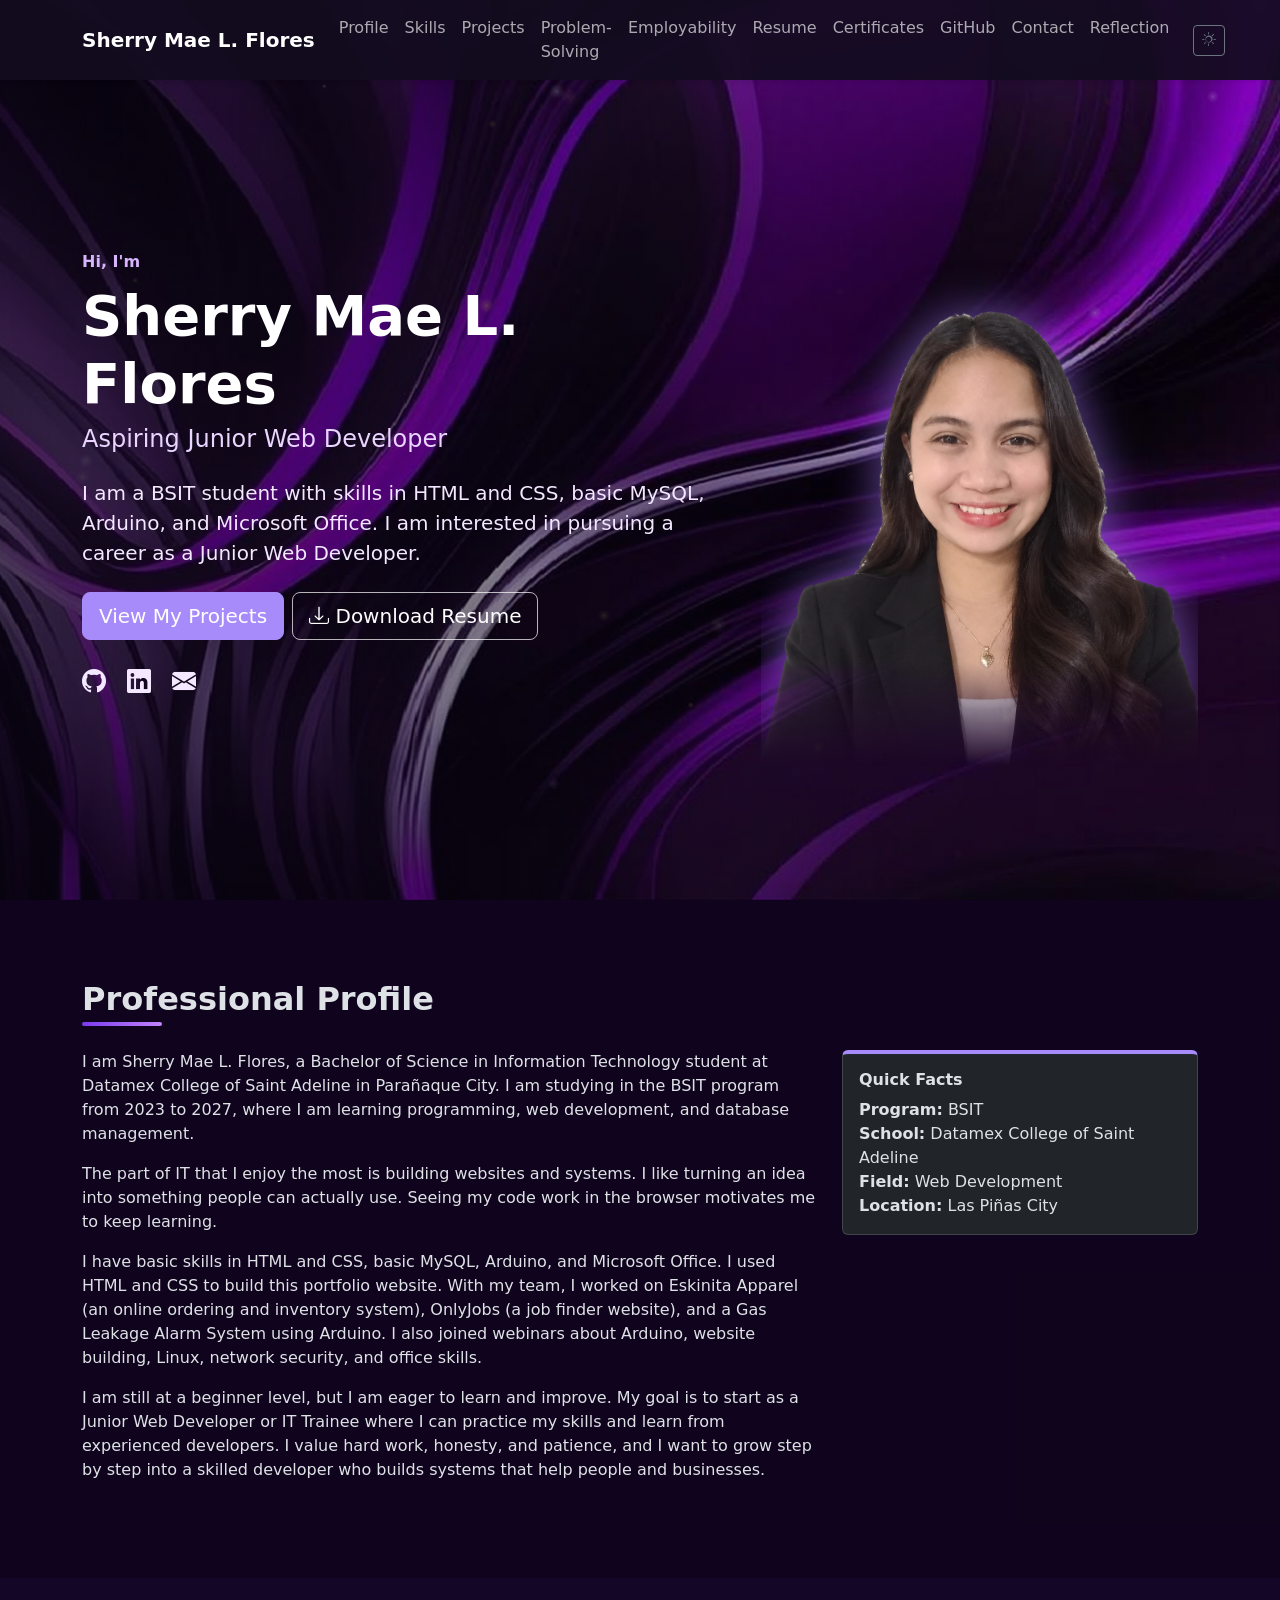
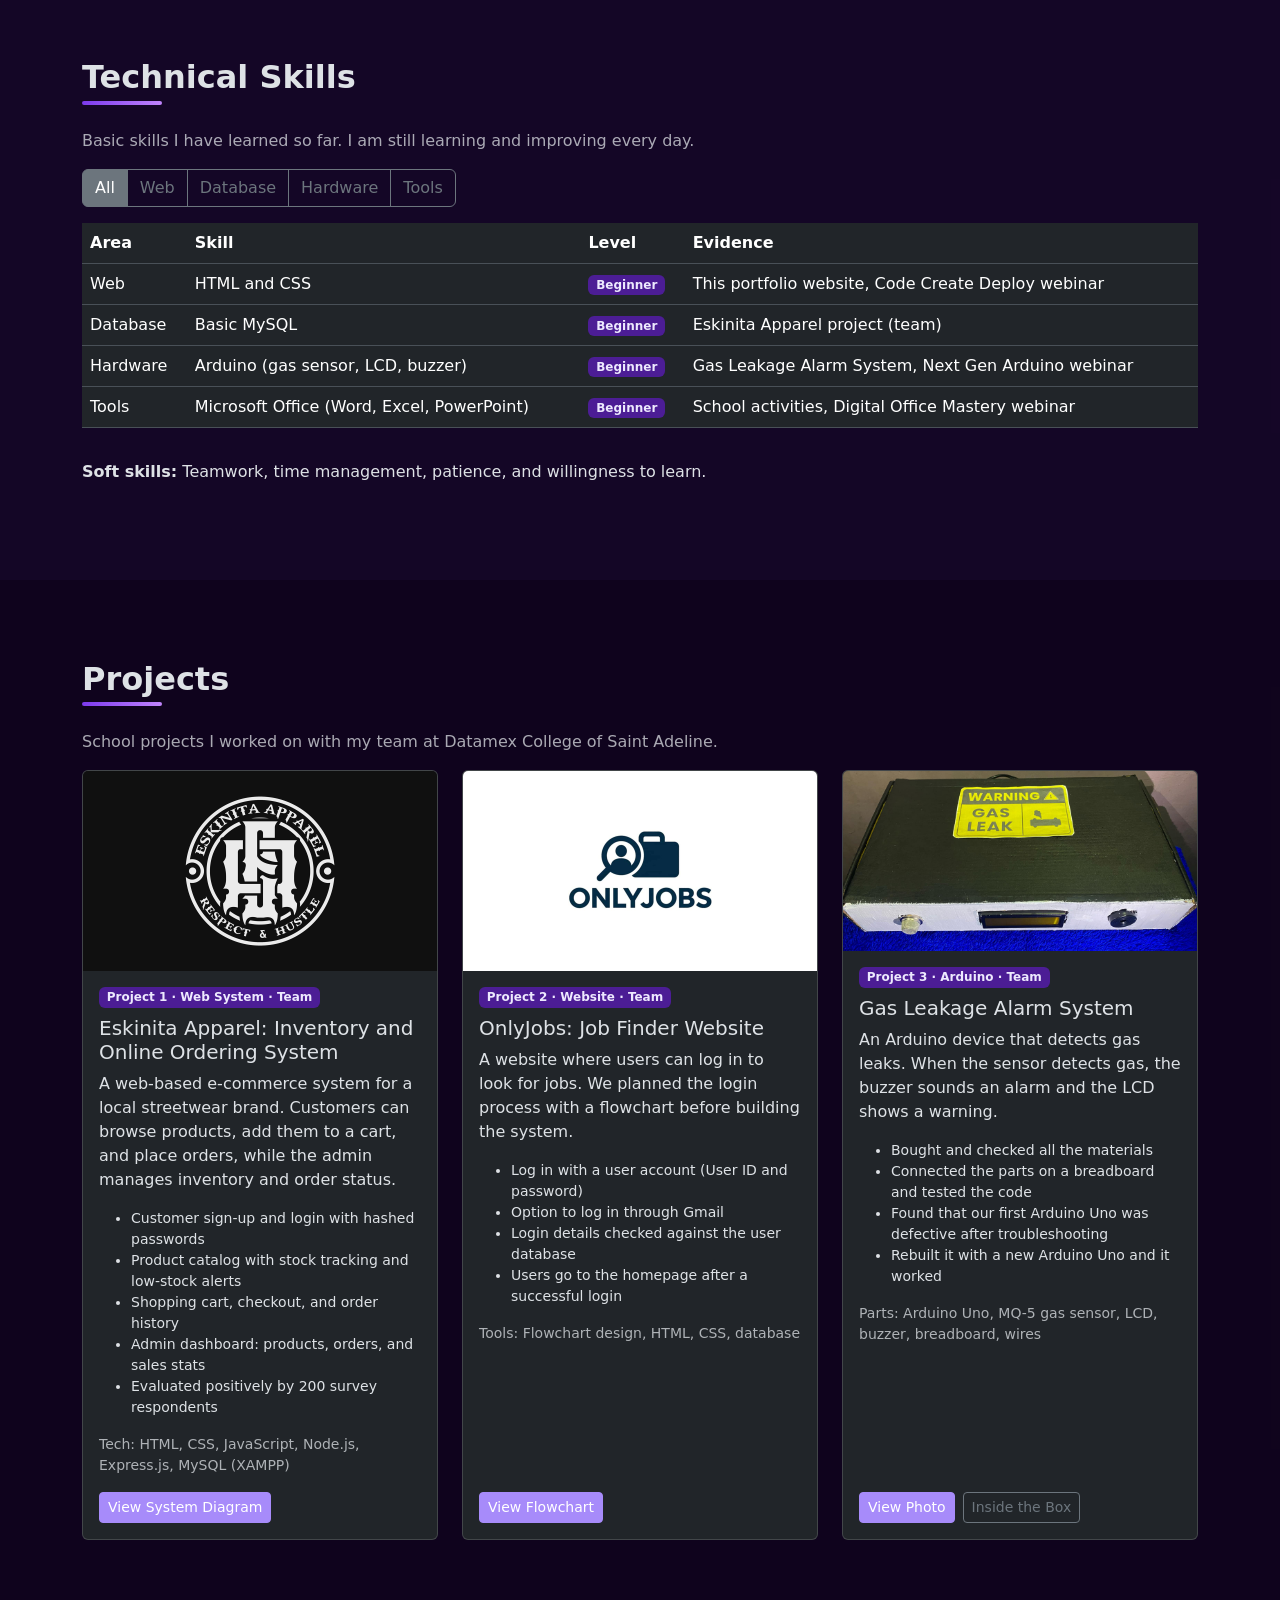
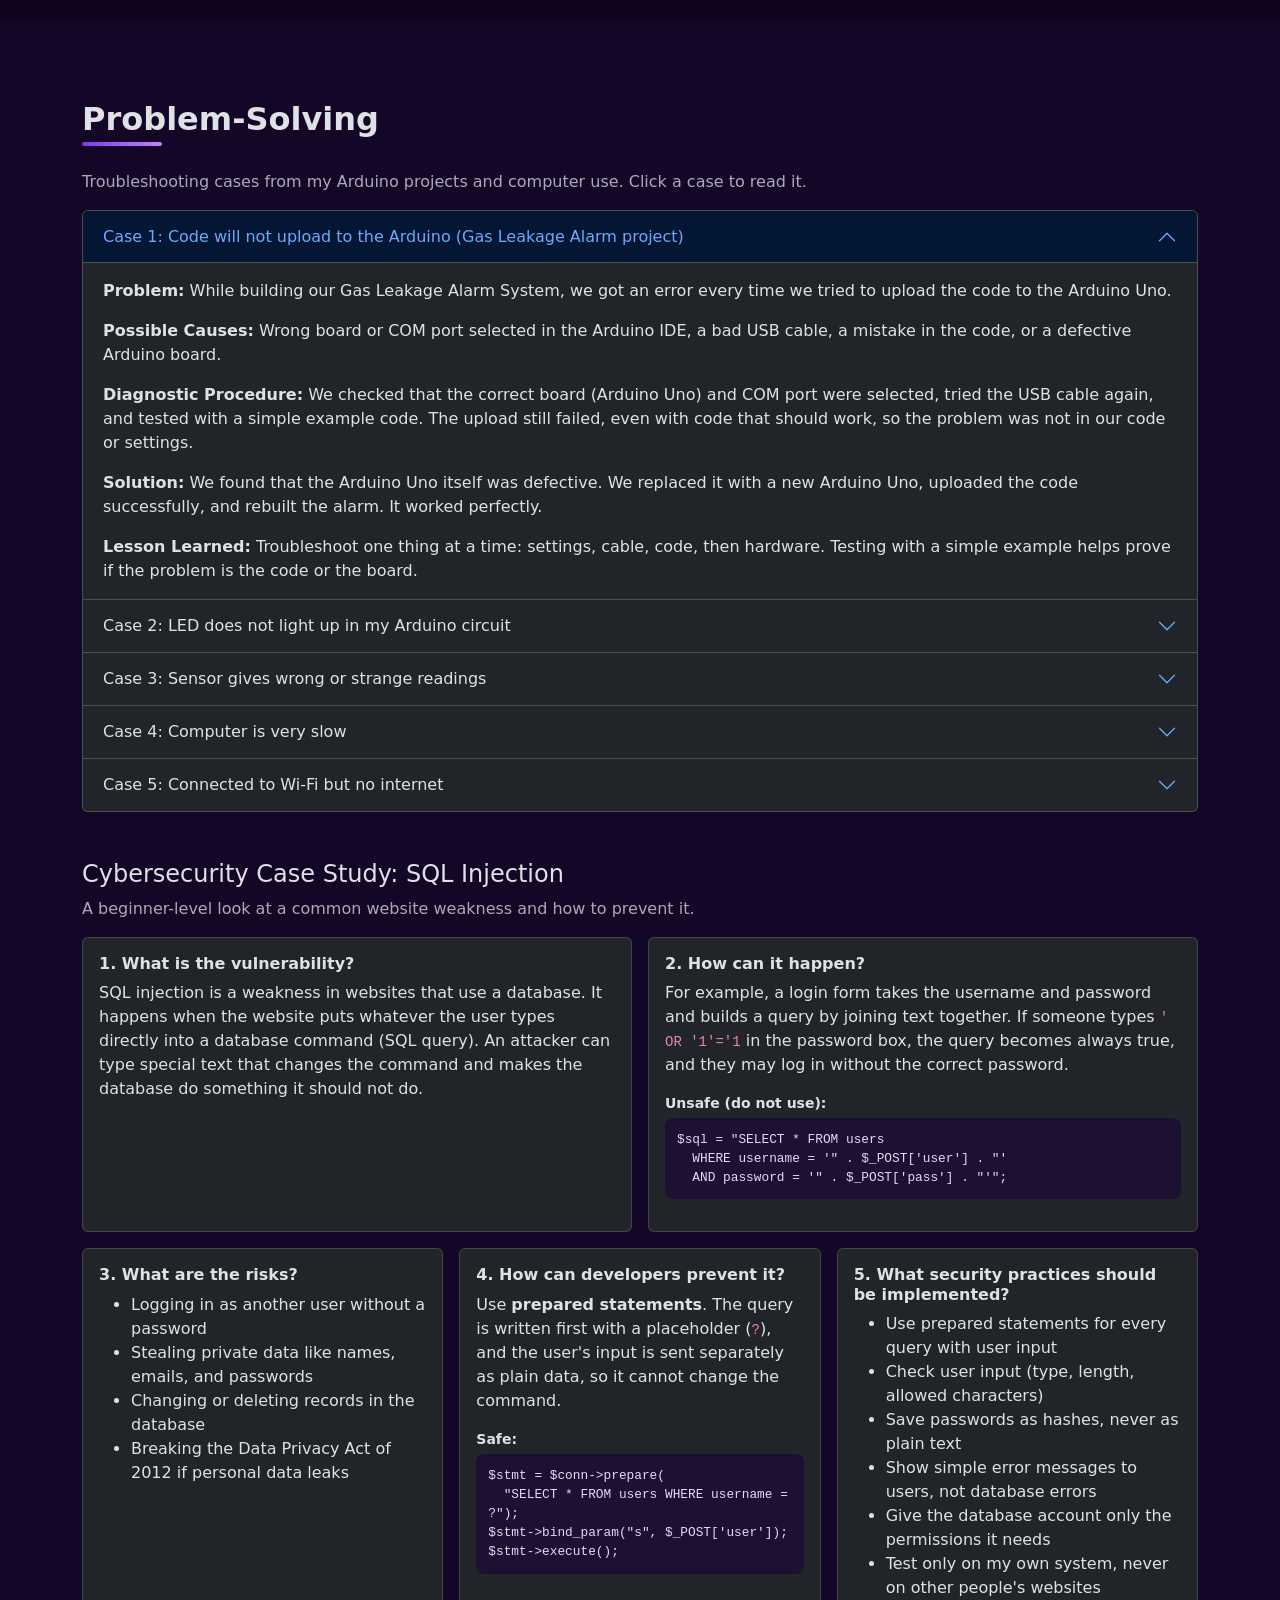
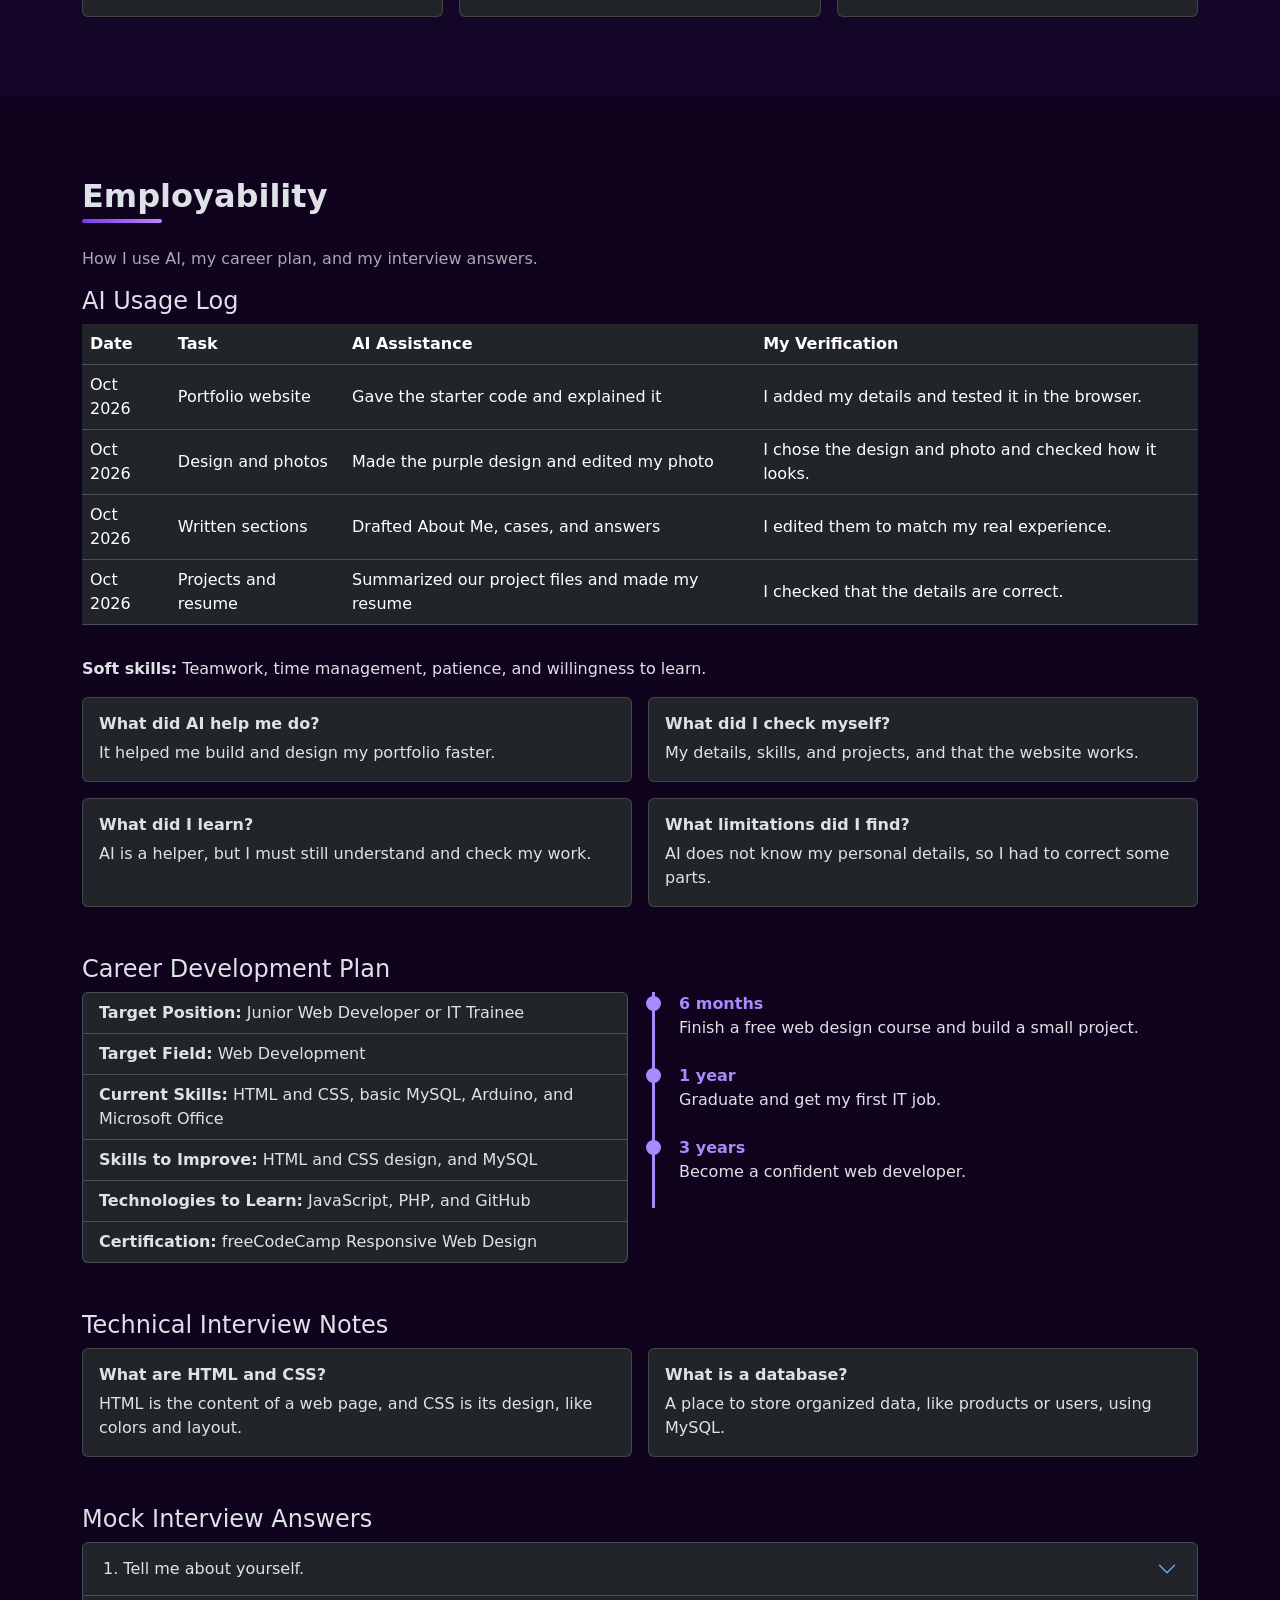
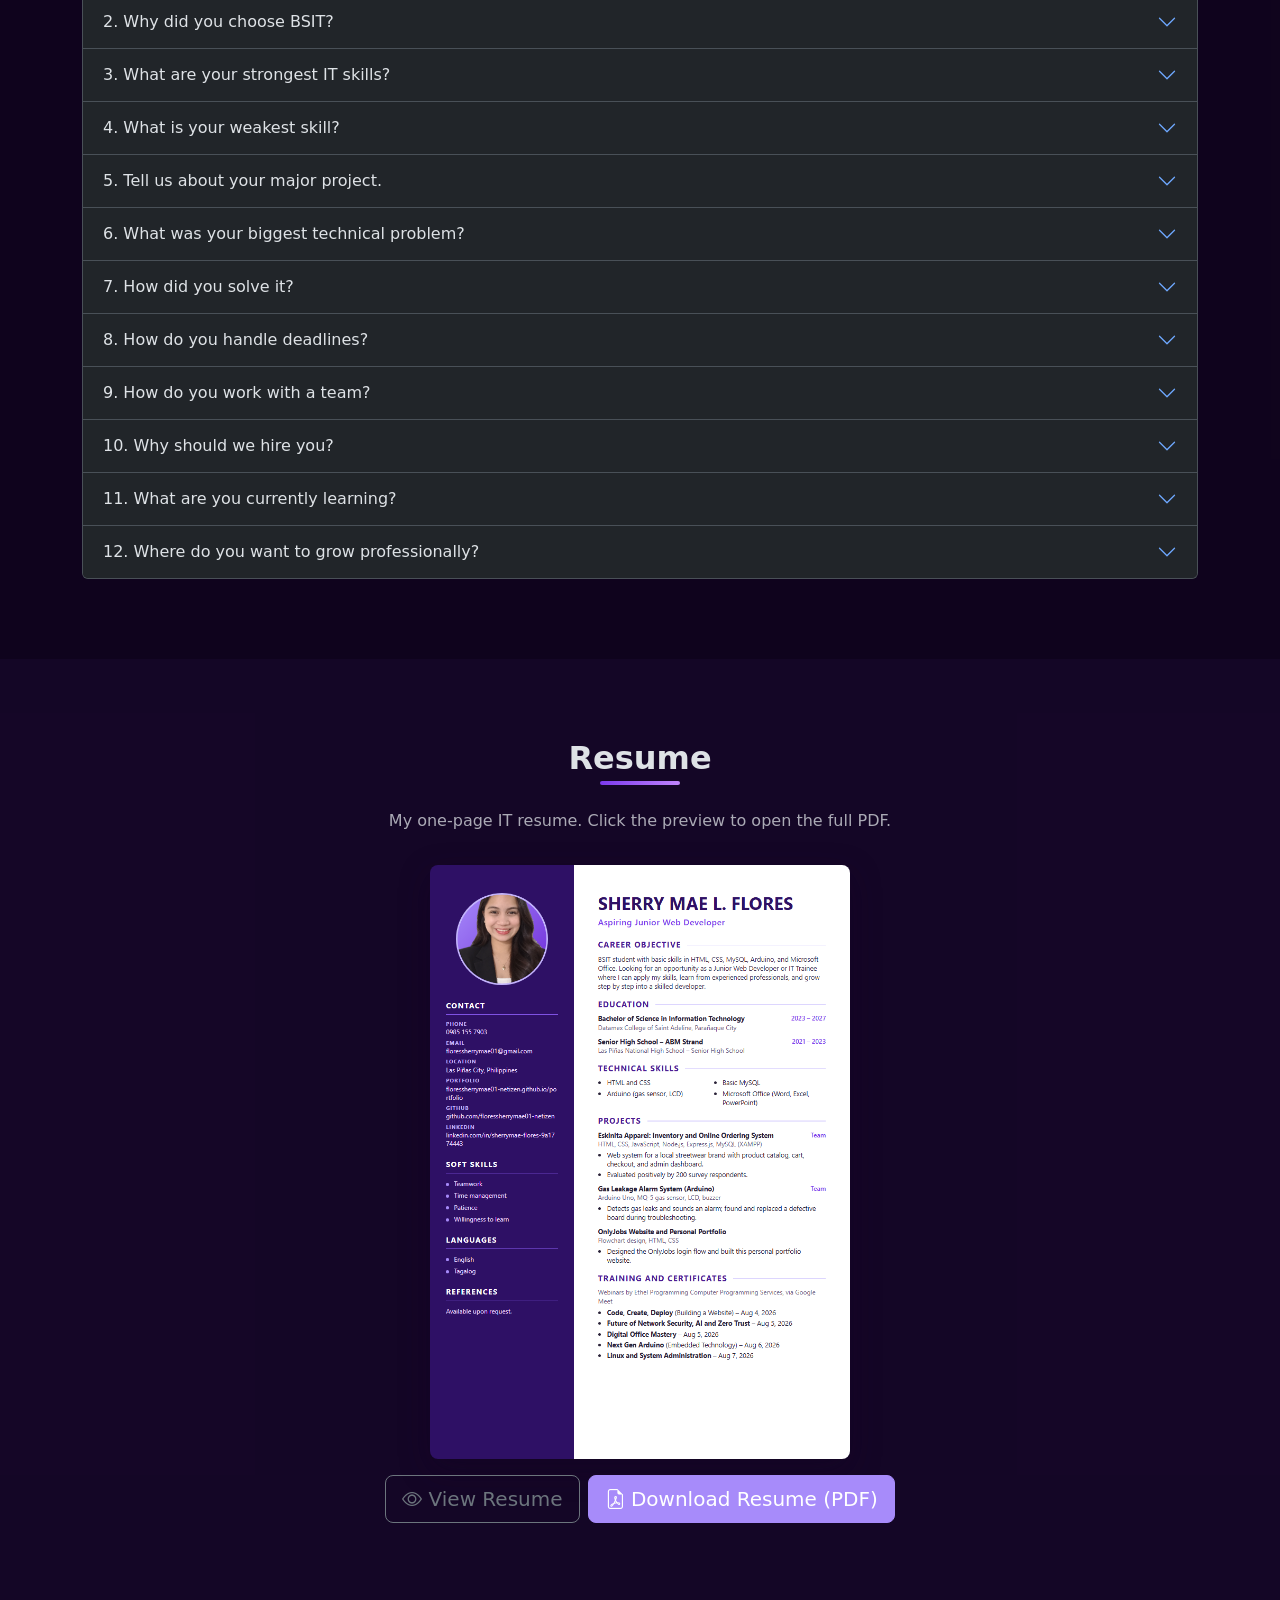
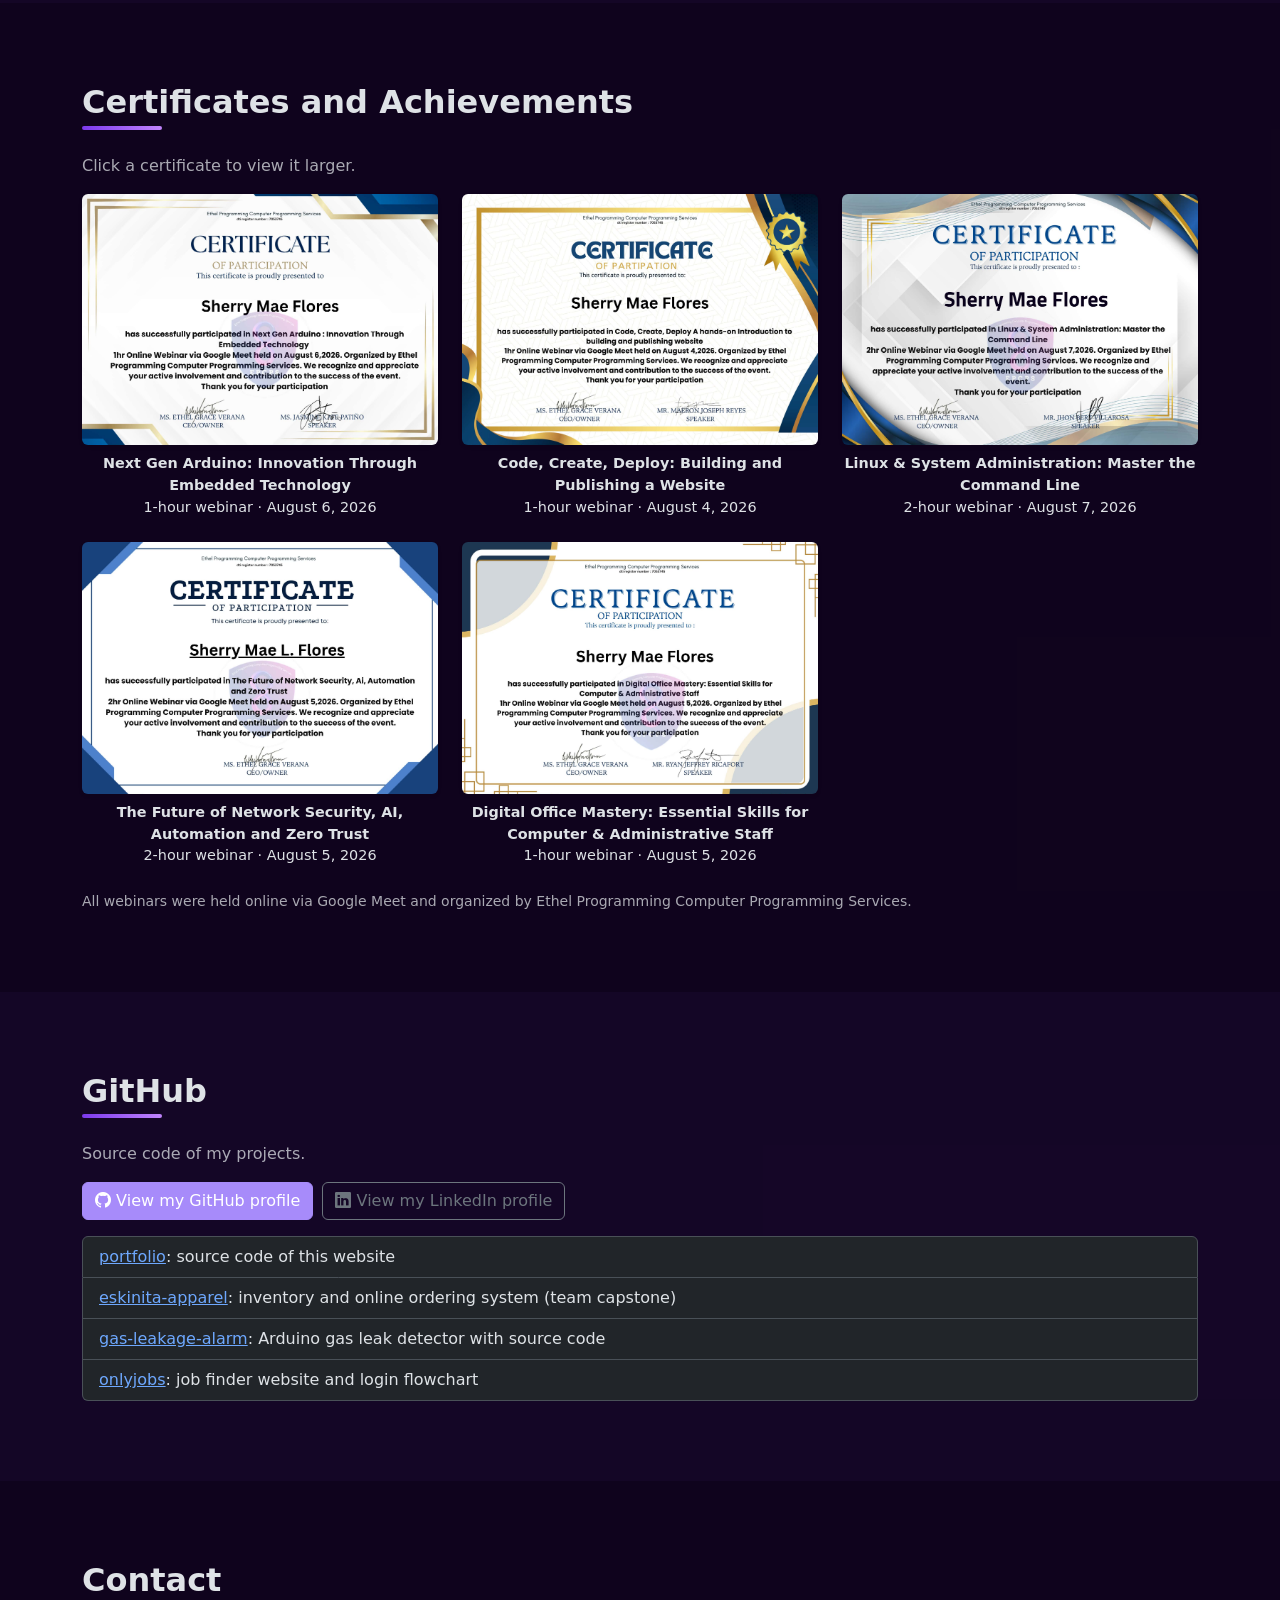
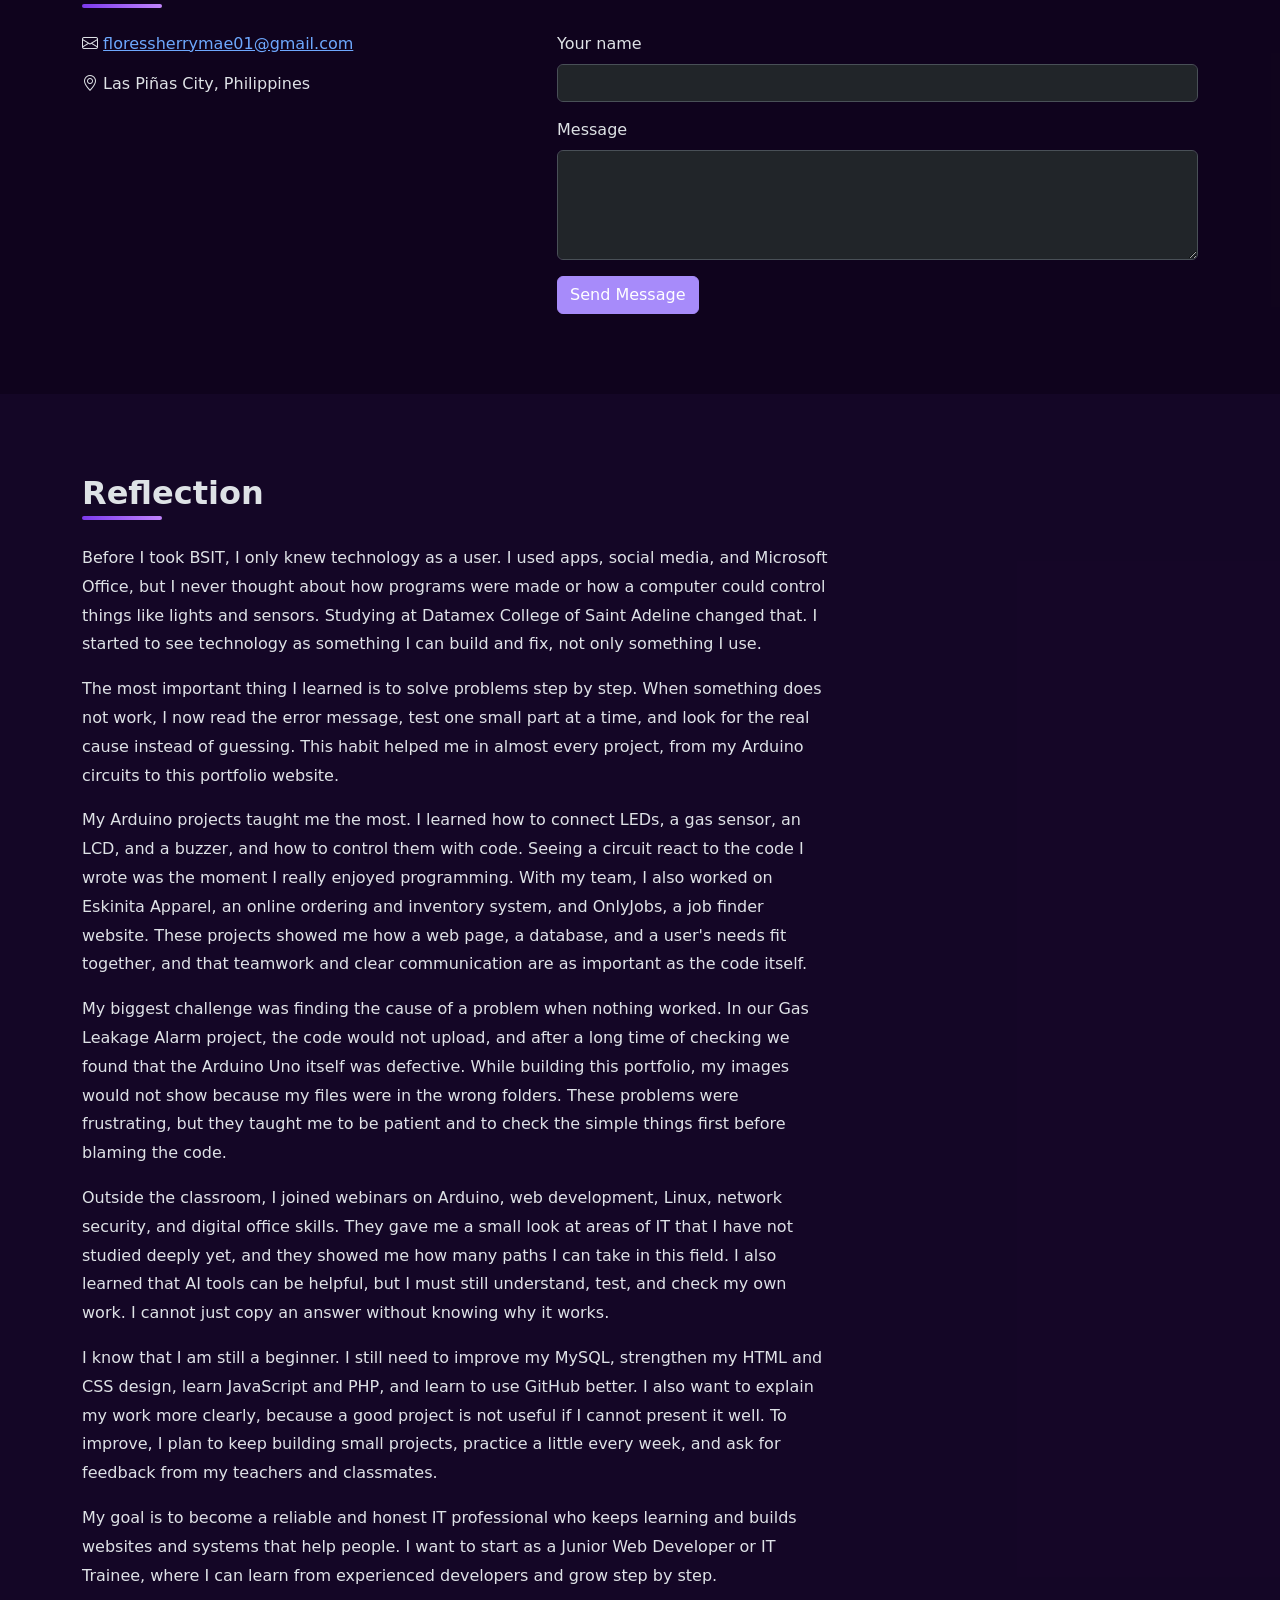
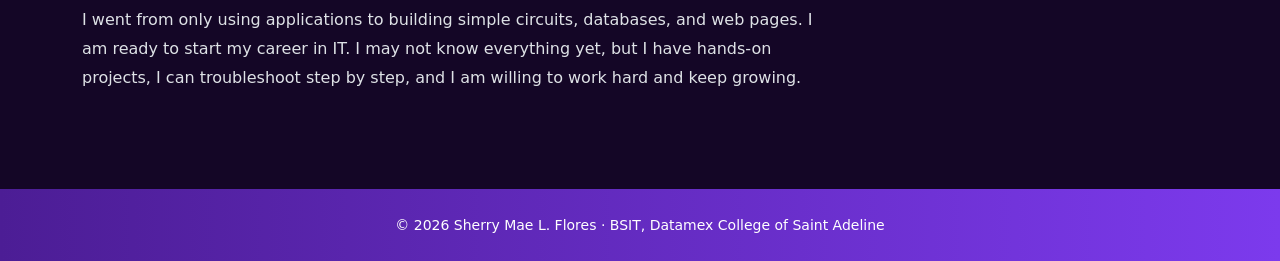
==== commit 1b168c5b: "Expand Reflection to 500+ words, add soft skills, align skills answer Co-Authored-By: Claude Sonnet " ====
--- a/index.html
+++ b/index.html
@@ -146,6 +146,7 @@
             </tbody>
           </table>
         </div>
+        <p class="mt-3"><strong>Soft skills:</strong> Teamwork, time management, patience, and willingness to learn.</p>
       </div>
     </section>
 
@@ -397,6 +398,7 @@
             </tbody>
           </table>
         </div>
+        <p class="mt-3"><strong>Soft skills:</strong> Teamwork, time management, patience, and willingness to learn.</p>
         <div class="row g-3 mb-5">
           <div class="col-md-6"><div class="card h-100"><div class="card-body">
             <h4 class="h6 fw-bold">What did AI help me do?</h4>
@@ -472,7 +474,7 @@
           <div class="accordion-item">
             <h4 class="accordion-header"><button class="accordion-button collapsed" type="button" data-bs-toggle="collapse" data-bs-target="#q3">3. What are your strongest IT skills?</button></h4>
             <div id="q3" class="accordion-collapse collapse" data-bs-parent="#interviewAccordion"><div class="accordion-body">
-              Basic HTML and CSS, Arduino, and Microsoft Office.
+              Basic HTML and CSS, basic MySQL, Arduino, and Microsoft Office.
             </div></div>
           </div>
 
@@ -702,15 +704,14 @@
       <div class="container">
         <h2 class="section-title">Reflection</h2>
         <div class="reflection-text">
-          <!-- Maikling bersyon. Paalala: 500 to 800 words ang hinihingi ng STEP 24. -->
-          <p>Before BSIT, I only knew technology as a user. I did not know how programs were made or how a computer could control things like lights and sensors.</p>
-          <p>At Datamex College of Saint Adeline, the most important thing I learned is to solve problems step by step: read the error, test little by little, and find the real cause instead of guessing.</p>
-          <p>My Arduino projects taught me the most. I learned to connect LEDs and sensors and control them with code. Building this portfolio also taught me how to build a web page with HTML and CSS.</p>
-          <p>My biggest challenge was finding the cause when nothing worked, like our Gas Leakage Alarm that would not upload because the Arduino Uno was defective, and images that would not show because my files were in the wrong folders. I learned to be patient and check the simple things first.</p>
-          <p>I went from only using applications to building simple circuits, databases, and web pages, and I joined webinars on Arduino, web, Linux, network security, and office skills.</p>
-          <p>I still need to improve my MySQL and my HTML and CSS design, learn JavaScript and PHP, and communicate my work more clearly.</p>
-          <p>I want to be a reliable, honest IT professional who keeps learning and builds websites that help people. I also learned that AI is helpful, but I must understand and check my own work.</p>
-          <p>I am ready to start my career in IT. I am still a beginner, but I have hands-on projects, I can troubleshoot step by step, and I am willing to work hard and keep growing.</p>
+          <p>Before I took BSIT, I only knew technology as a user. I used apps, social media, and Microsoft Office, but I never thought about how programs were made or how a computer could control things like lights and sensors. Studying at Datamex College of Saint Adeline changed that. I started to see technology as something I can build and fix, not only something I use.</p>
+          <p>The most important thing I learned is to solve problems step by step. When something does not work, I now read the error message, test one small part at a time, and look for the real cause instead of guessing. This habit helped me in almost every project, from my Arduino circuits to this portfolio website.</p>
+          <p>My Arduino projects taught me the most. I learned how to connect LEDs, a gas sensor, an LCD, and a buzzer, and how to control them with code. Seeing a circuit react to the code I wrote was the moment I really enjoyed programming. With my team, I also worked on Eskinita Apparel, an online ordering and inventory system, and OnlyJobs, a job finder website. These projects showed me how a web page, a database, and a user's needs fit together, and that teamwork and clear communication are as important as the code itself.</p>
+          <p>My biggest challenge was finding the cause of a problem when nothing worked. In our Gas Leakage Alarm project, the code would not upload, and after a long time of checking we found that the Arduino Uno itself was defective. While building this portfolio, my images would not show because my files were in the wrong folders. These problems were frustrating, but they taught me to be patient and to check the simple things first before blaming the code.</p>
+          <p>Outside the classroom, I joined webinars on Arduino, web development, Linux, network security, and digital office skills. They gave me a small look at areas of IT that I have not studied deeply yet, and they showed me how many paths I can take in this field. I also learned that AI tools can be helpful, but I must still understand, test, and check my own work. I cannot just copy an answer without knowing why it works.</p>
+          <p>I know that I am still a beginner. I still need to improve my MySQL, strengthen my HTML and CSS design, learn JavaScript and PHP, and learn to use GitHub better. I also want to explain my work more clearly, because a good project is not useful if I cannot present it well. To improve, I plan to keep building small projects, practice a little every week, and ask for feedback from my teachers and classmates.</p>
+          <p>My goal is to become a reliable and honest IT professional who keeps learning and builds websites and systems that help people. I want to start as a Junior Web Developer or IT Trainee, where I can learn from experienced developers and grow step by step.</p>
+          <p>I went from only using applications to building simple circuits, databases, and web pages. I am ready to start my career in IT. I may not know everything yet, but I have hands-on projects, I can troubleshoot step by step, and I am willing to work hard and keep growing.</p>
         </div>
       </div>
     </section>
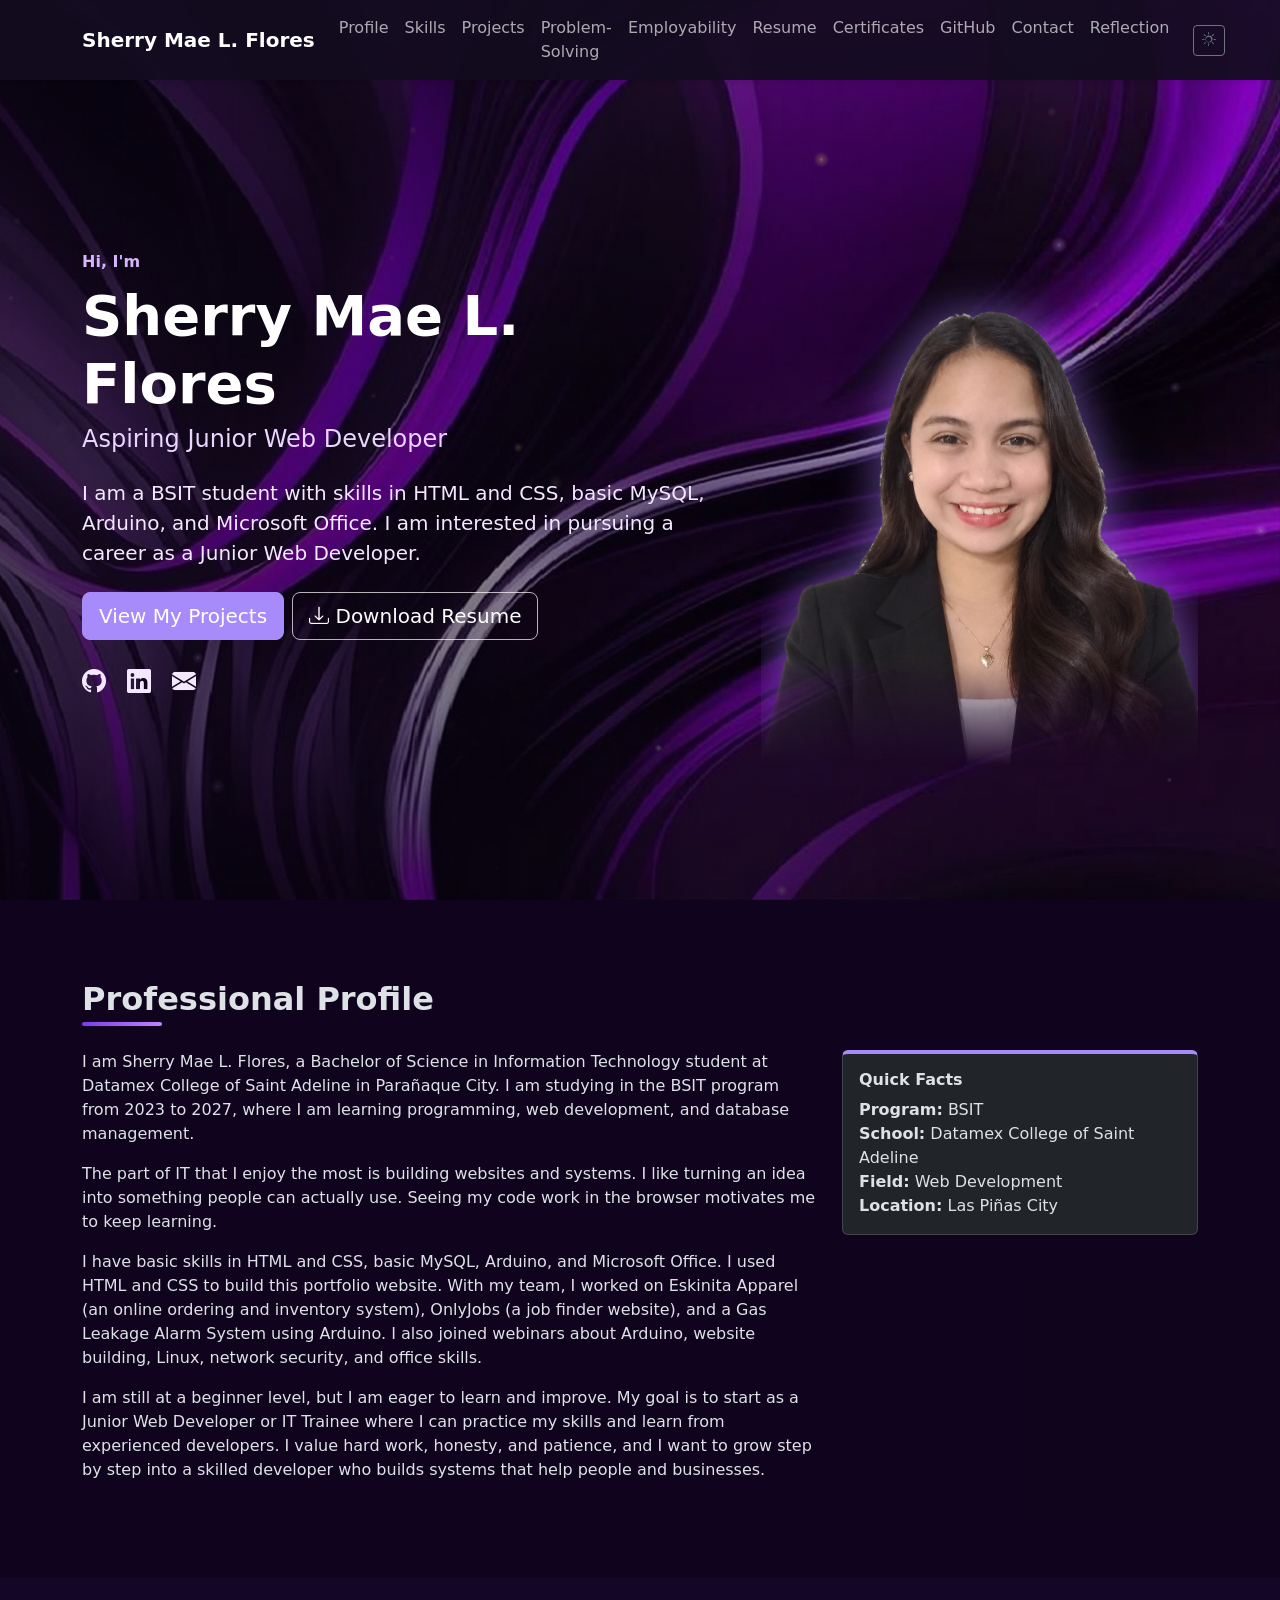
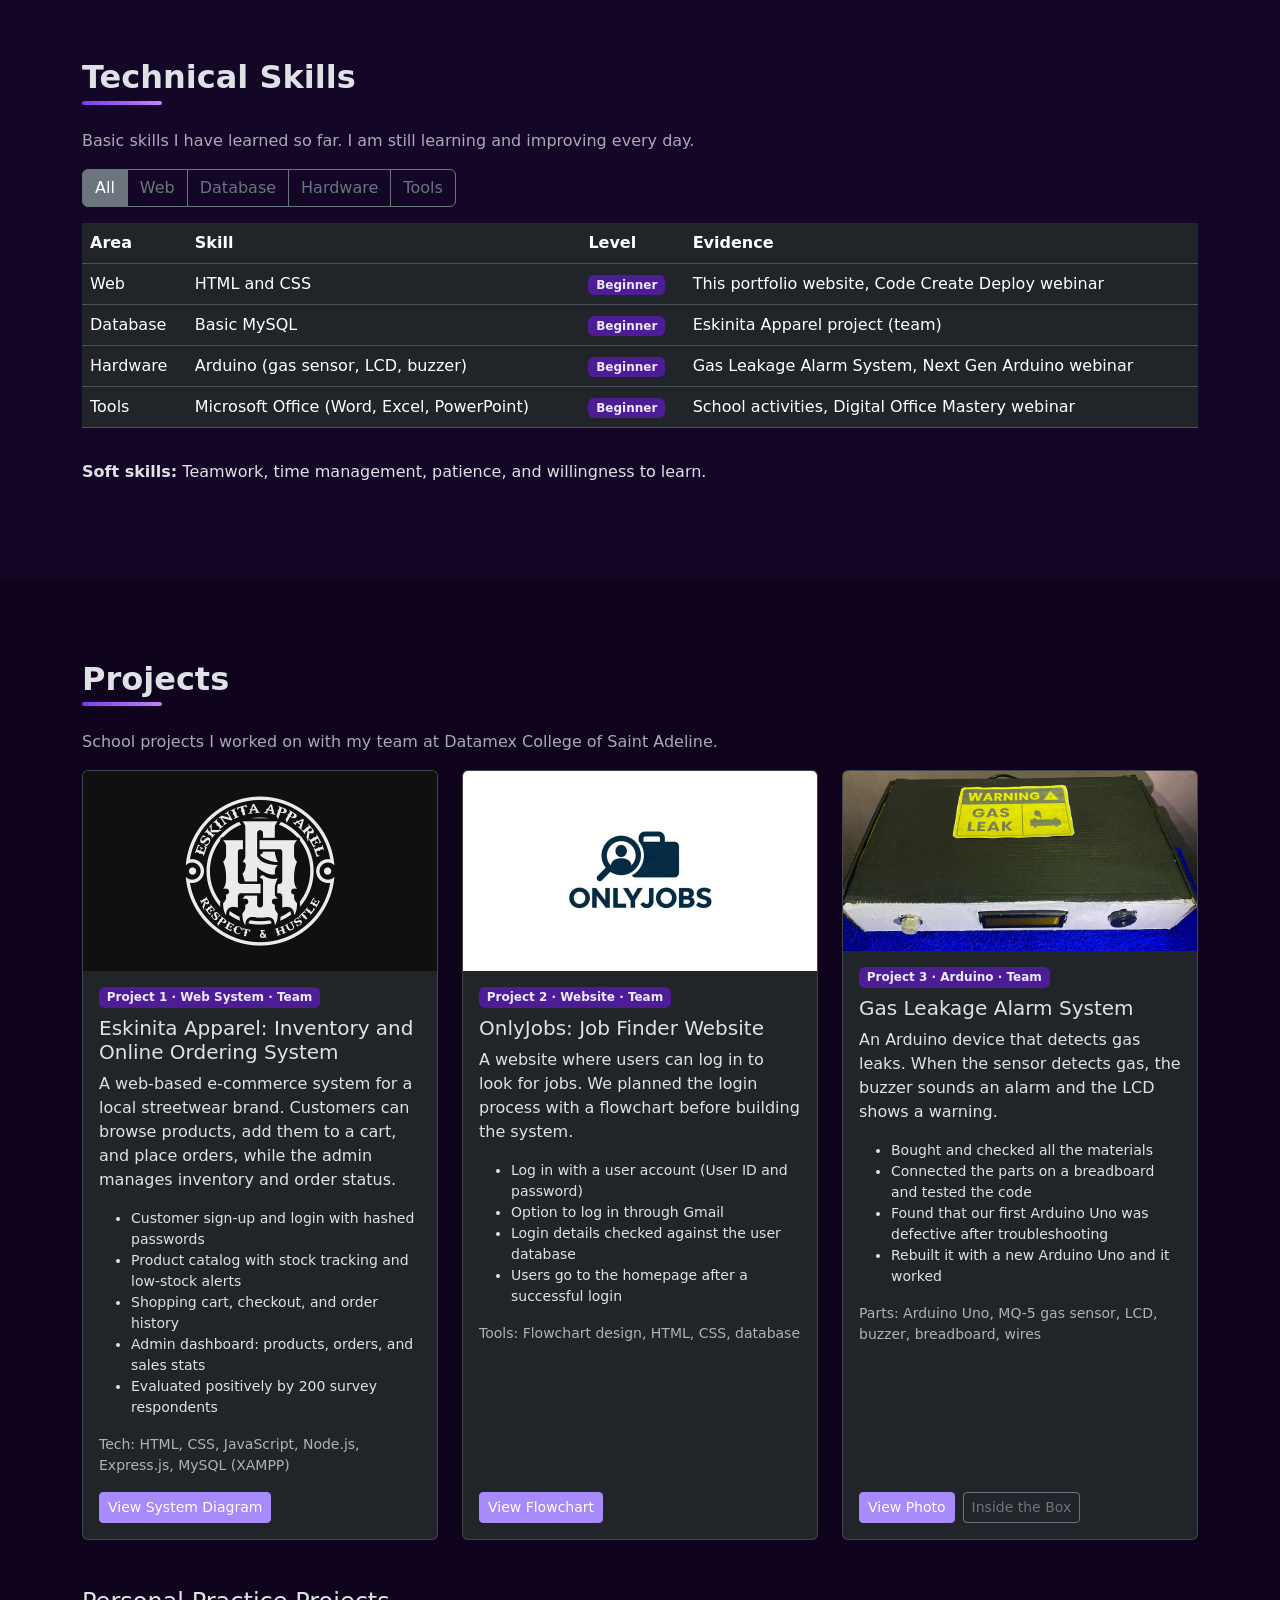
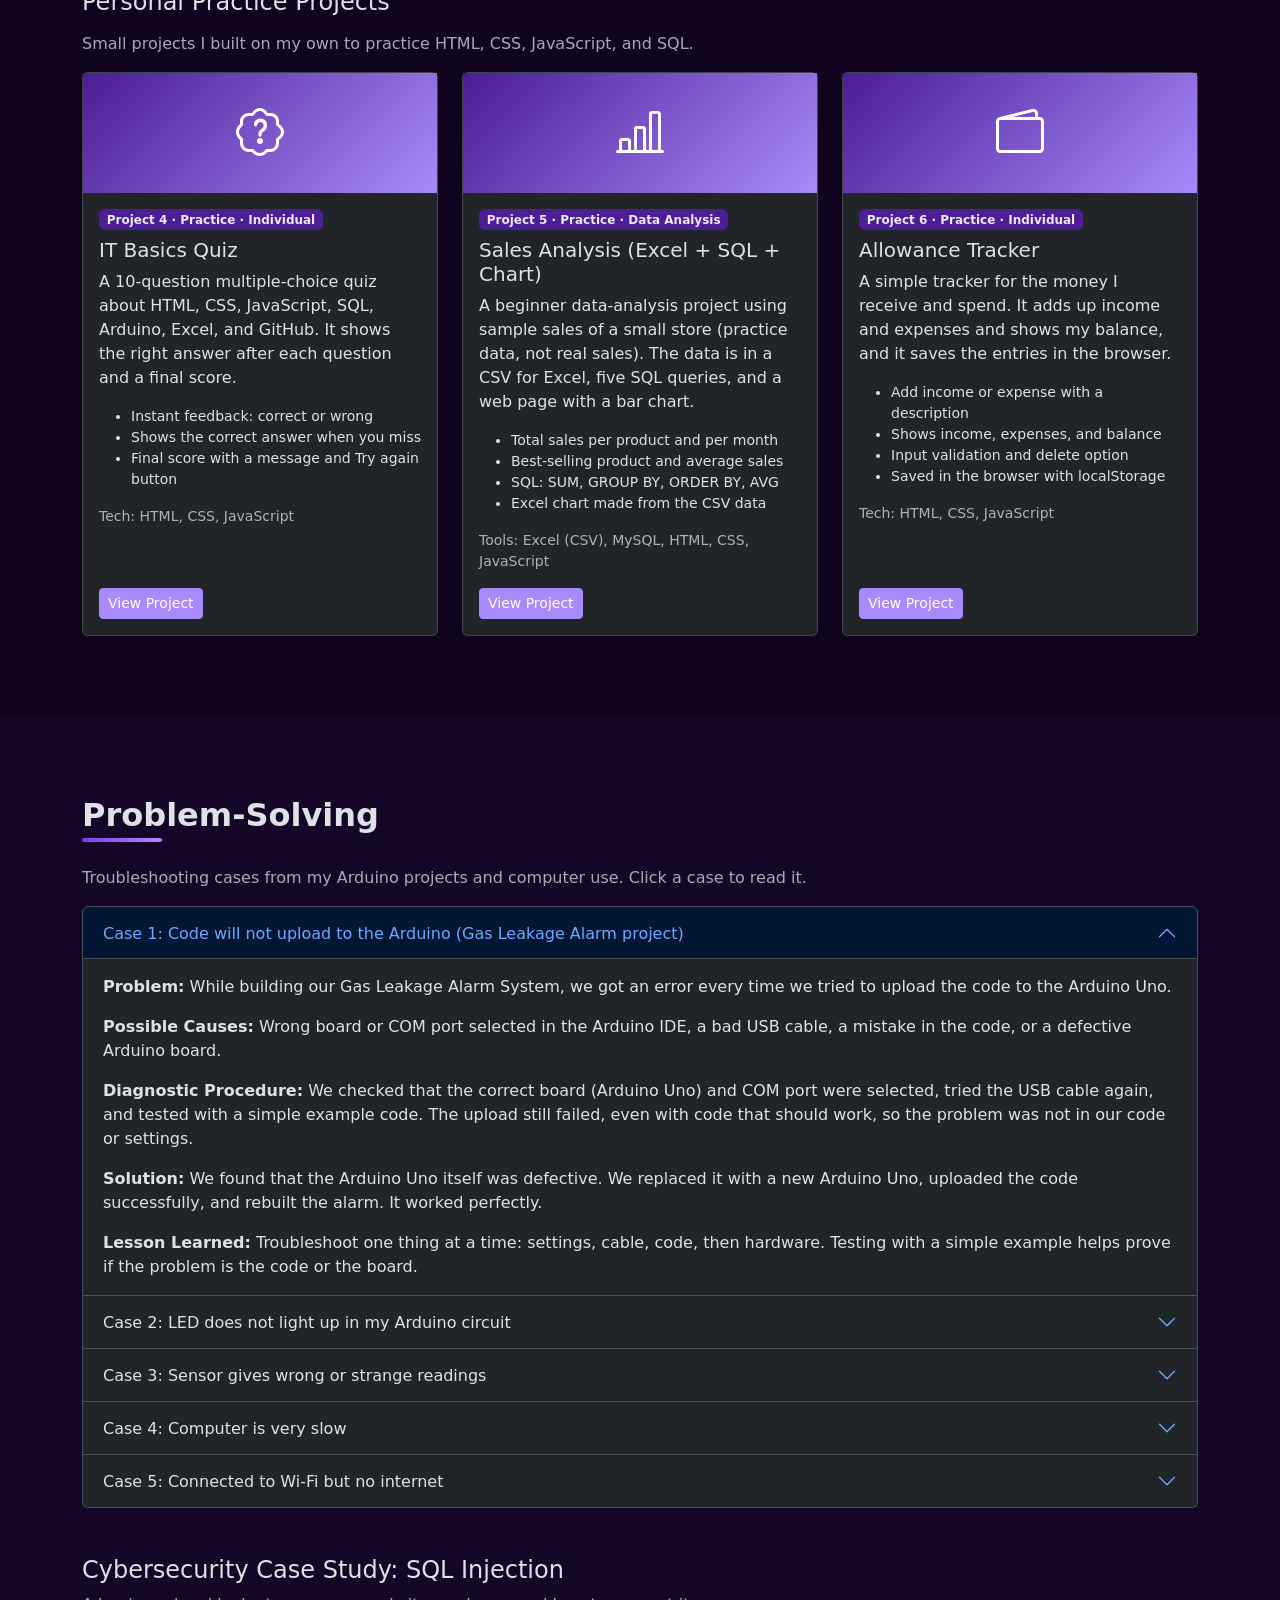
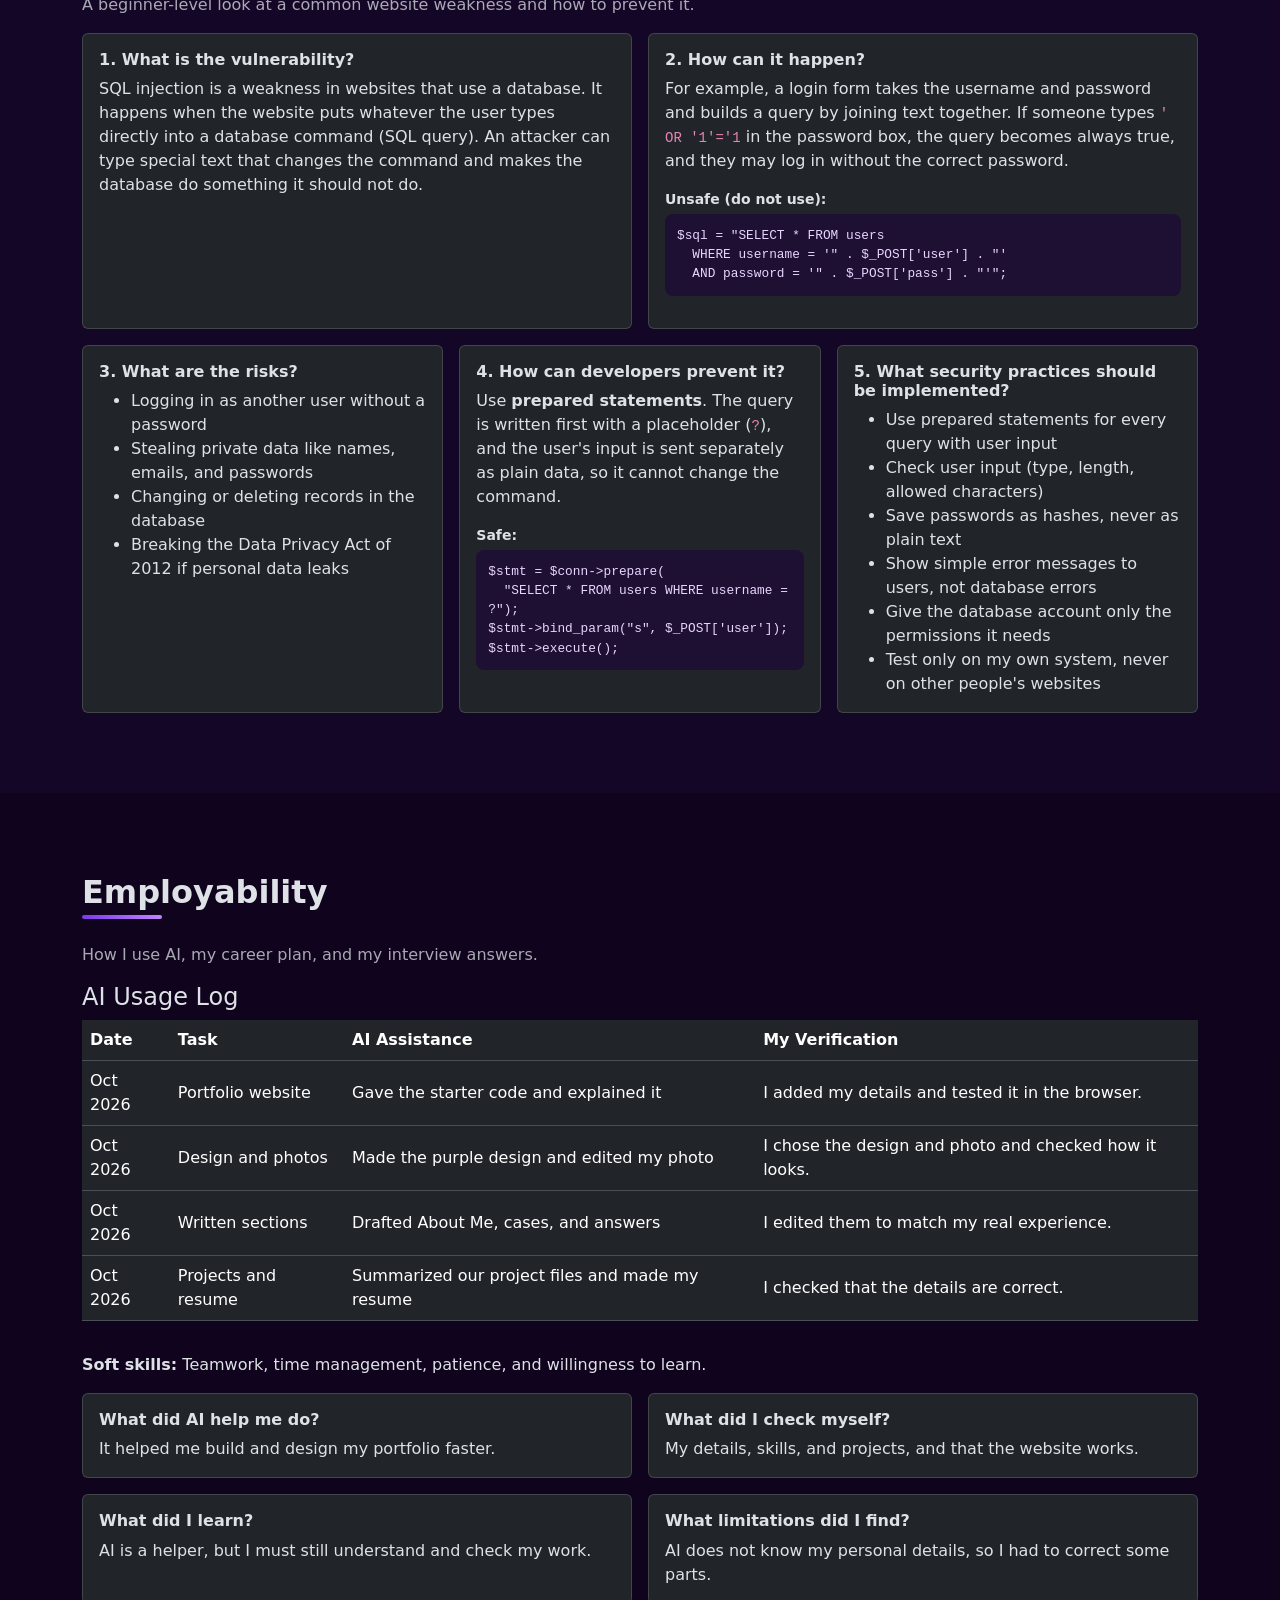
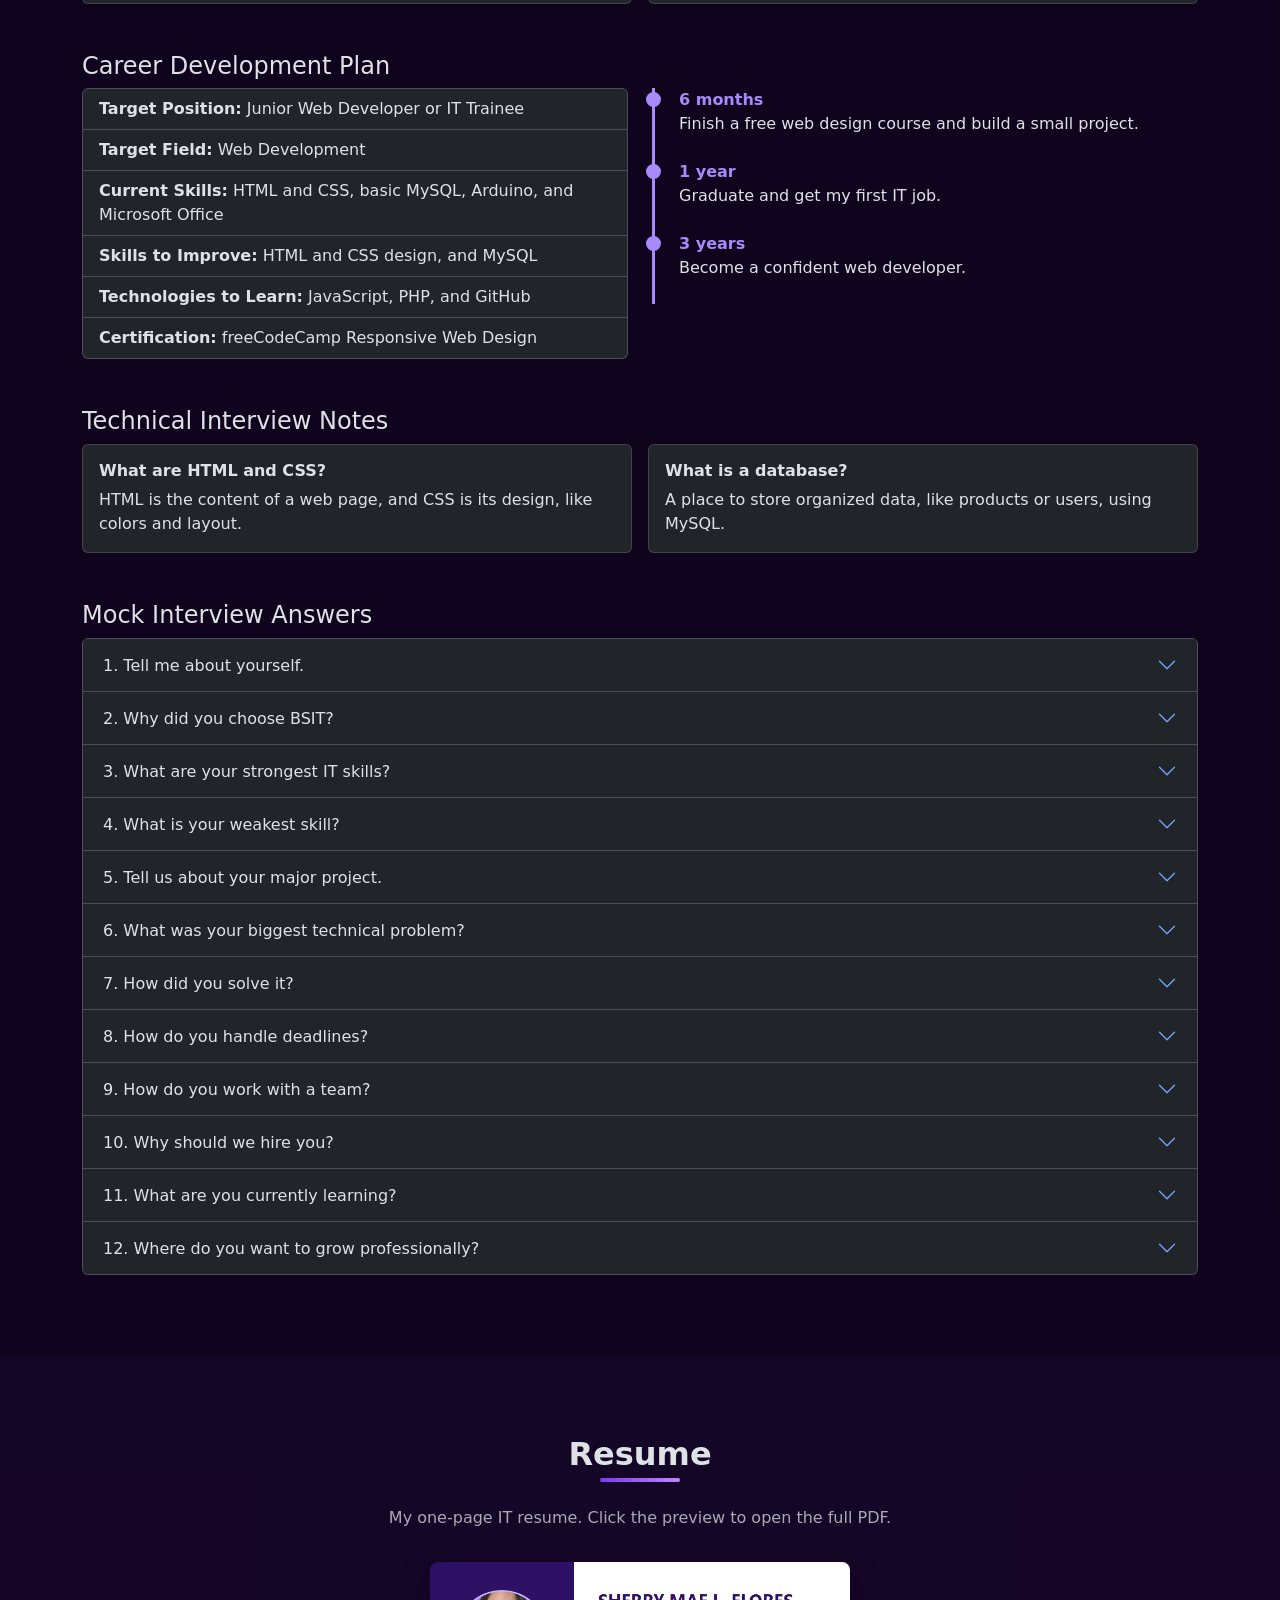
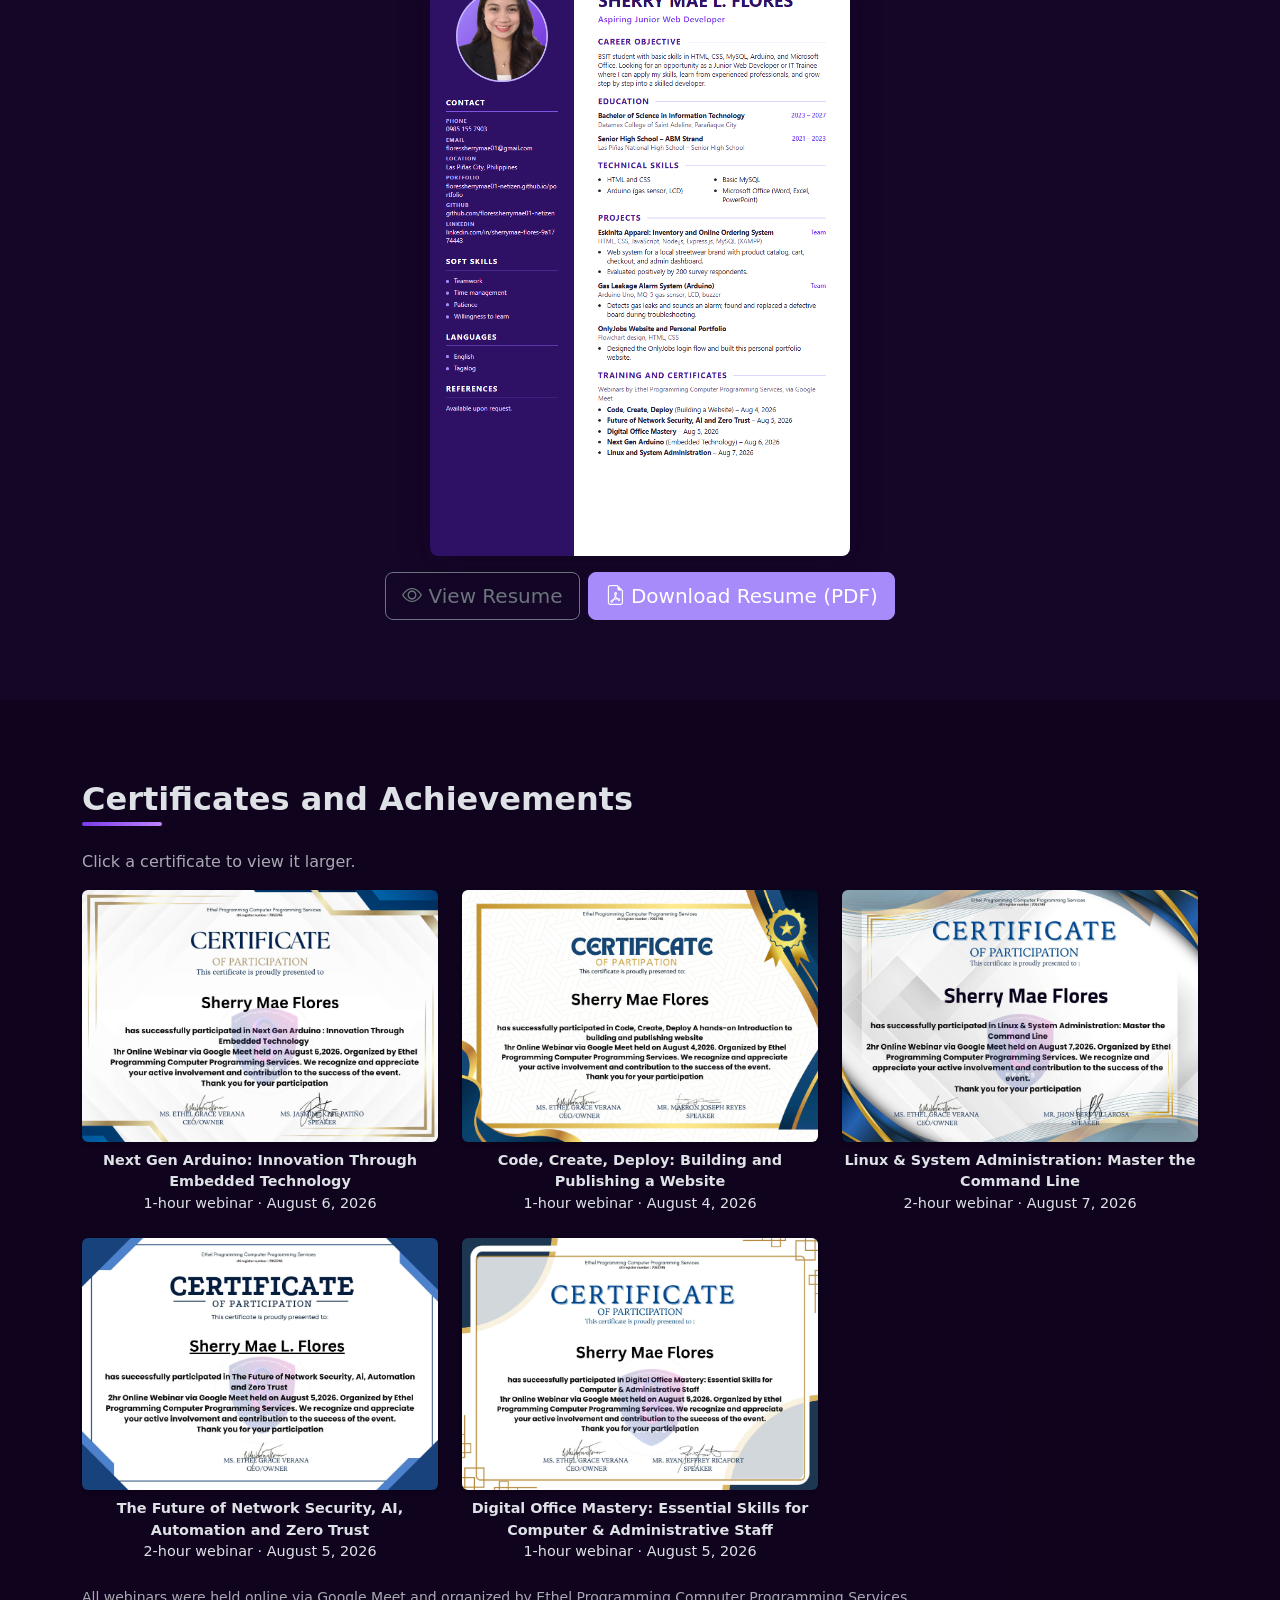
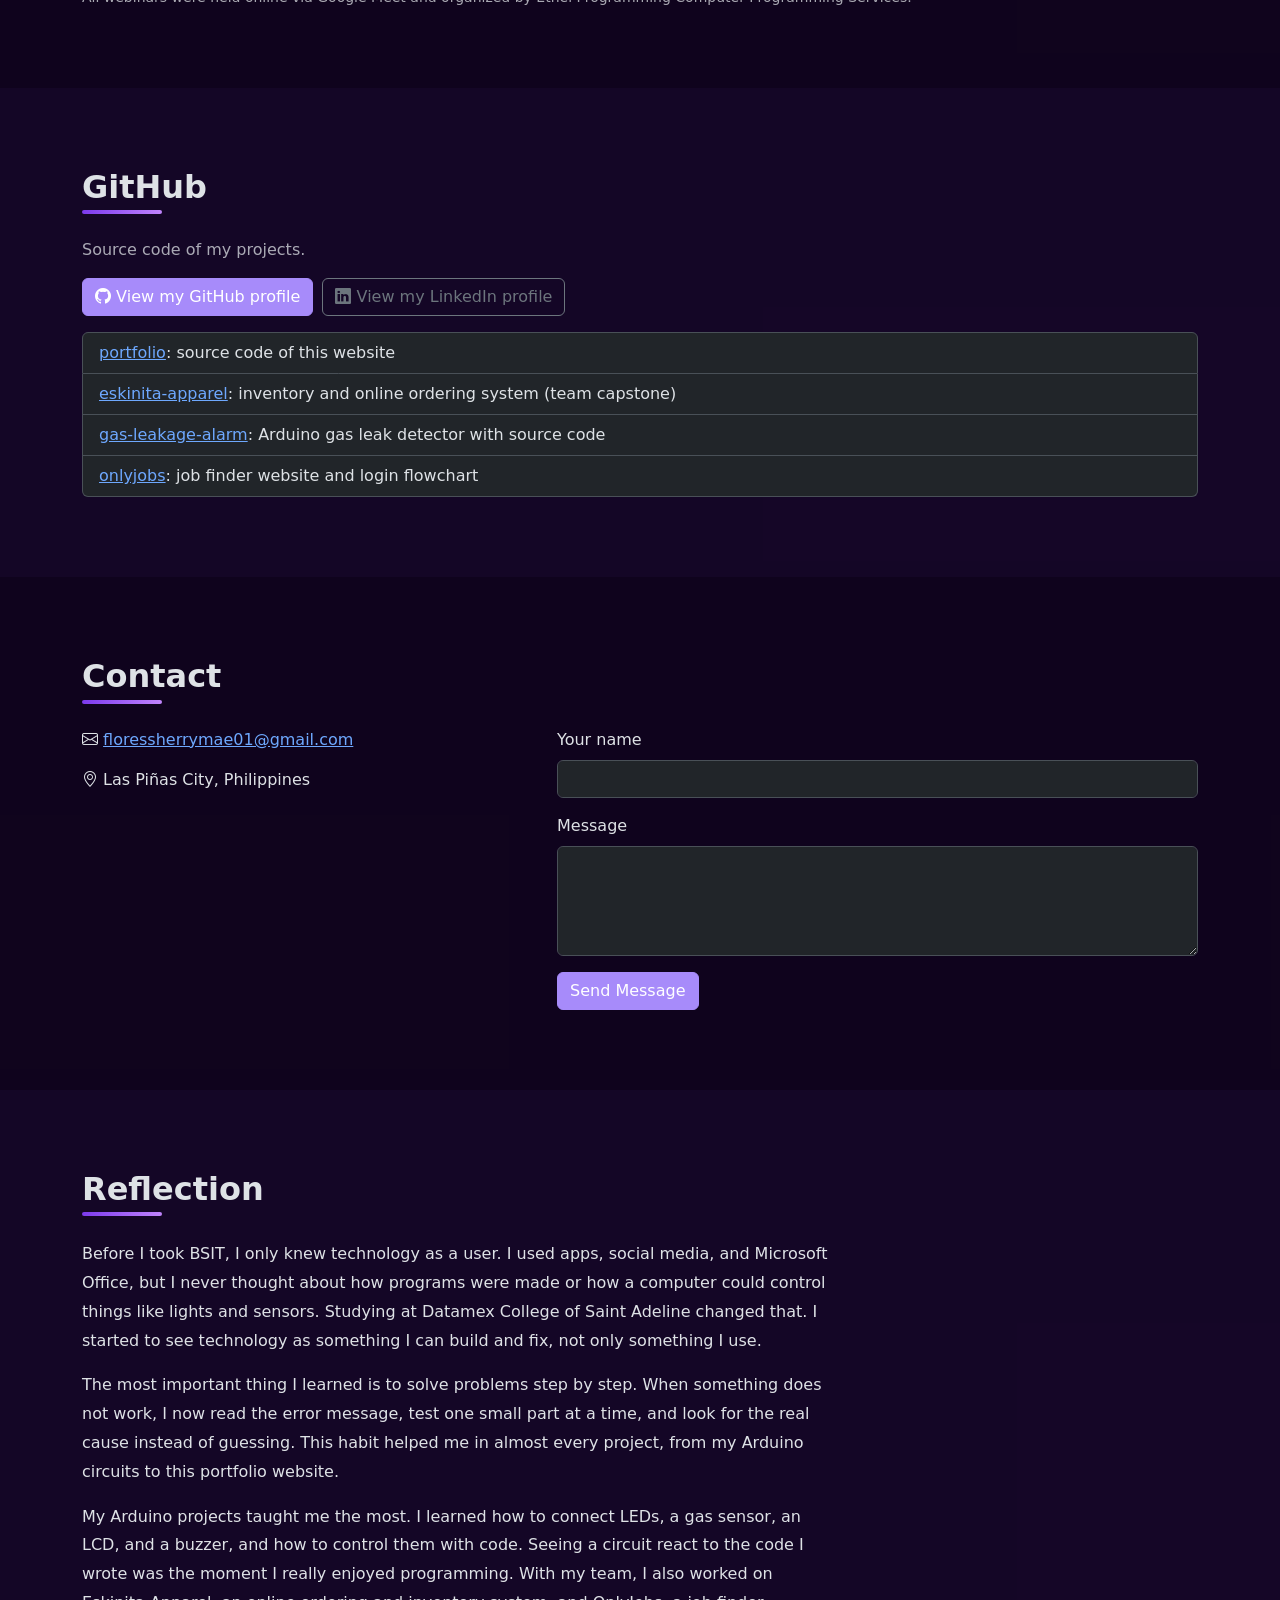
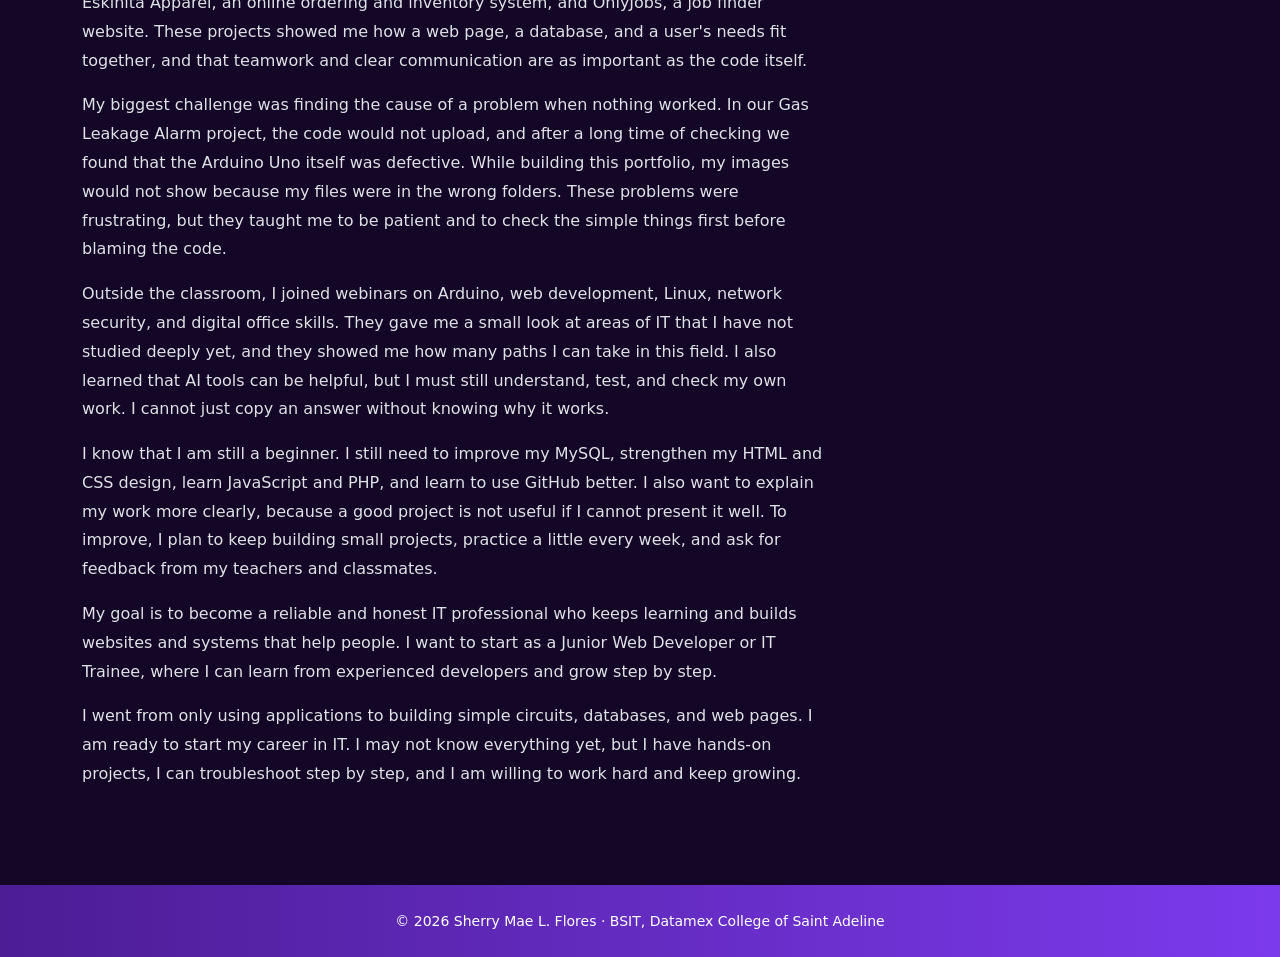
==== commit ec1fcd21: "Add three personal practice projects (IT Quiz, Sales Analysis, Allowance Tracker) Co-Authored-By: Cl" ====
--- a/index.html
+++ b/index.html
@@ -226,6 +226,70 @@
           </div>
 
         </div>
+
+        <h3 class="h4 mt-5 mb-3">Personal Practice Projects</h3>
+        <p class="text-body-secondary">Small projects I built on my own to practice HTML, CSS, JavaScript, and SQL.</p>
+        <div class="row g-4">
+          <div class="col-md-6 col-lg-4">
+            <article class="card project-card h-100">
+              <div class="practice-banner"><i class="bi bi-patch-question"></i></div>
+              <div class="card-body d-flex flex-column">
+                <span class="badge badge-beginner mb-2 align-self-start">Project 4 · Practice · Individual</span>
+                <h3 class="h5 card-title">IT Basics Quiz</h3>
+                <p class="card-text">A 10-question multiple-choice quiz about HTML, CSS, JavaScript, SQL, Arduino, Excel, and GitHub. It shows the right answer after each question and a final score.</p>
+                <ul class="small mb-3">
+                  <li>Instant feedback: correct or wrong</li>
+                  <li>Shows the correct answer when you miss</li>
+                  <li>Final score with a message and Try again button</li>
+                </ul>
+                <p class="small text-body-secondary">Tech: HTML, CSS, JavaScript</p>
+                <div class="mt-auto d-flex gap-2">
+                  <a href="projects/it-quiz/index.html" class="btn btn-sm btn-accent" target="_blank" rel="noopener">View Project</a>
+                </div>
+              </div>
+            </article>
+          </div>
+          <div class="col-md-6 col-lg-4">
+            <article class="card project-card h-100">
+              <div class="practice-banner"><i class="bi bi-bar-chart-line"></i></div>
+              <div class="card-body d-flex flex-column">
+                <span class="badge badge-beginner mb-2 align-self-start">Project 5 · Practice · Data Analysis</span>
+                <h3 class="h5 card-title">Sales Analysis (Excel + SQL + Chart)</h3>
+                <p class="card-text">A beginner data-analysis project using sample sales of a small store (practice data, not real sales). The data is in a CSV for Excel, five SQL queries, and a web page with a bar chart.</p>
+                <ul class="small mb-3">
+                  <li>Total sales per product and per month</li>
+                  <li>Best-selling product and average sales</li>
+                  <li>SQL: SUM, GROUP BY, ORDER BY, AVG</li>
+                  <li>Excel chart made from the CSV data</li>
+                </ul>
+                <p class="small text-body-secondary">Tools: Excel (CSV), MySQL, HTML, CSS, JavaScript</p>
+                <div class="mt-auto d-flex gap-2">
+                  <a href="projects/sales-analysis/index.html" class="btn btn-sm btn-accent" target="_blank" rel="noopener">View Project</a>
+                </div>
+              </div>
+            </article>
+          </div>
+          <div class="col-md-6 col-lg-4">
+            <article class="card project-card h-100">
+              <div class="practice-banner"><i class="bi bi-wallet2"></i></div>
+              <div class="card-body d-flex flex-column">
+                <span class="badge badge-beginner mb-2 align-self-start">Project 6 · Practice · Individual</span>
+                <h3 class="h5 card-title">Allowance Tracker</h3>
+                <p class="card-text">A simple tracker for the money I receive and spend. It adds up income and expenses and shows my balance, and it saves the entries in the browser.</p>
+                <ul class="small mb-3">
+                  <li>Add income or expense with a description</li>
+                  <li>Shows income, expenses, and balance</li>
+                  <li>Input validation and delete option</li>
+                  <li>Saved in the browser with localStorage</li>
+                </ul>
+                <p class="small text-body-secondary">Tech: HTML, CSS, JavaScript</p>
+                <div class="mt-auto d-flex gap-2">
+                  <a href="projects/allowance-tracker/index.html" class="btn btn-sm btn-accent" target="_blank" rel="noopener">View Project</a>
+                </div>
+              </div>
+            </article>
+          </div>
+        </div>
       </div>
     </section>
 
--- a/css/style.css
+++ b/css/style.css
@@ -200,6 +200,17 @@
 }
 .project-card .img-logo-dark  { background-color: #101010; }
 .project-card .img-logo-light { background-color: #ffffff; }
+
+/* Banner ng practice projects (icon sa halip na larawan) */
+.practice-banner {
+  height: 120px;
+  display: flex;
+  align-items: center;
+  justify-content: center;
+  font-size: 3rem;
+  color: #fff;
+  background: linear-gradient(135deg, #4c1d95, #a78bfa);
+}
 
 /* ---------- 9. Skills badge ---------- */
 .badge-beginner {
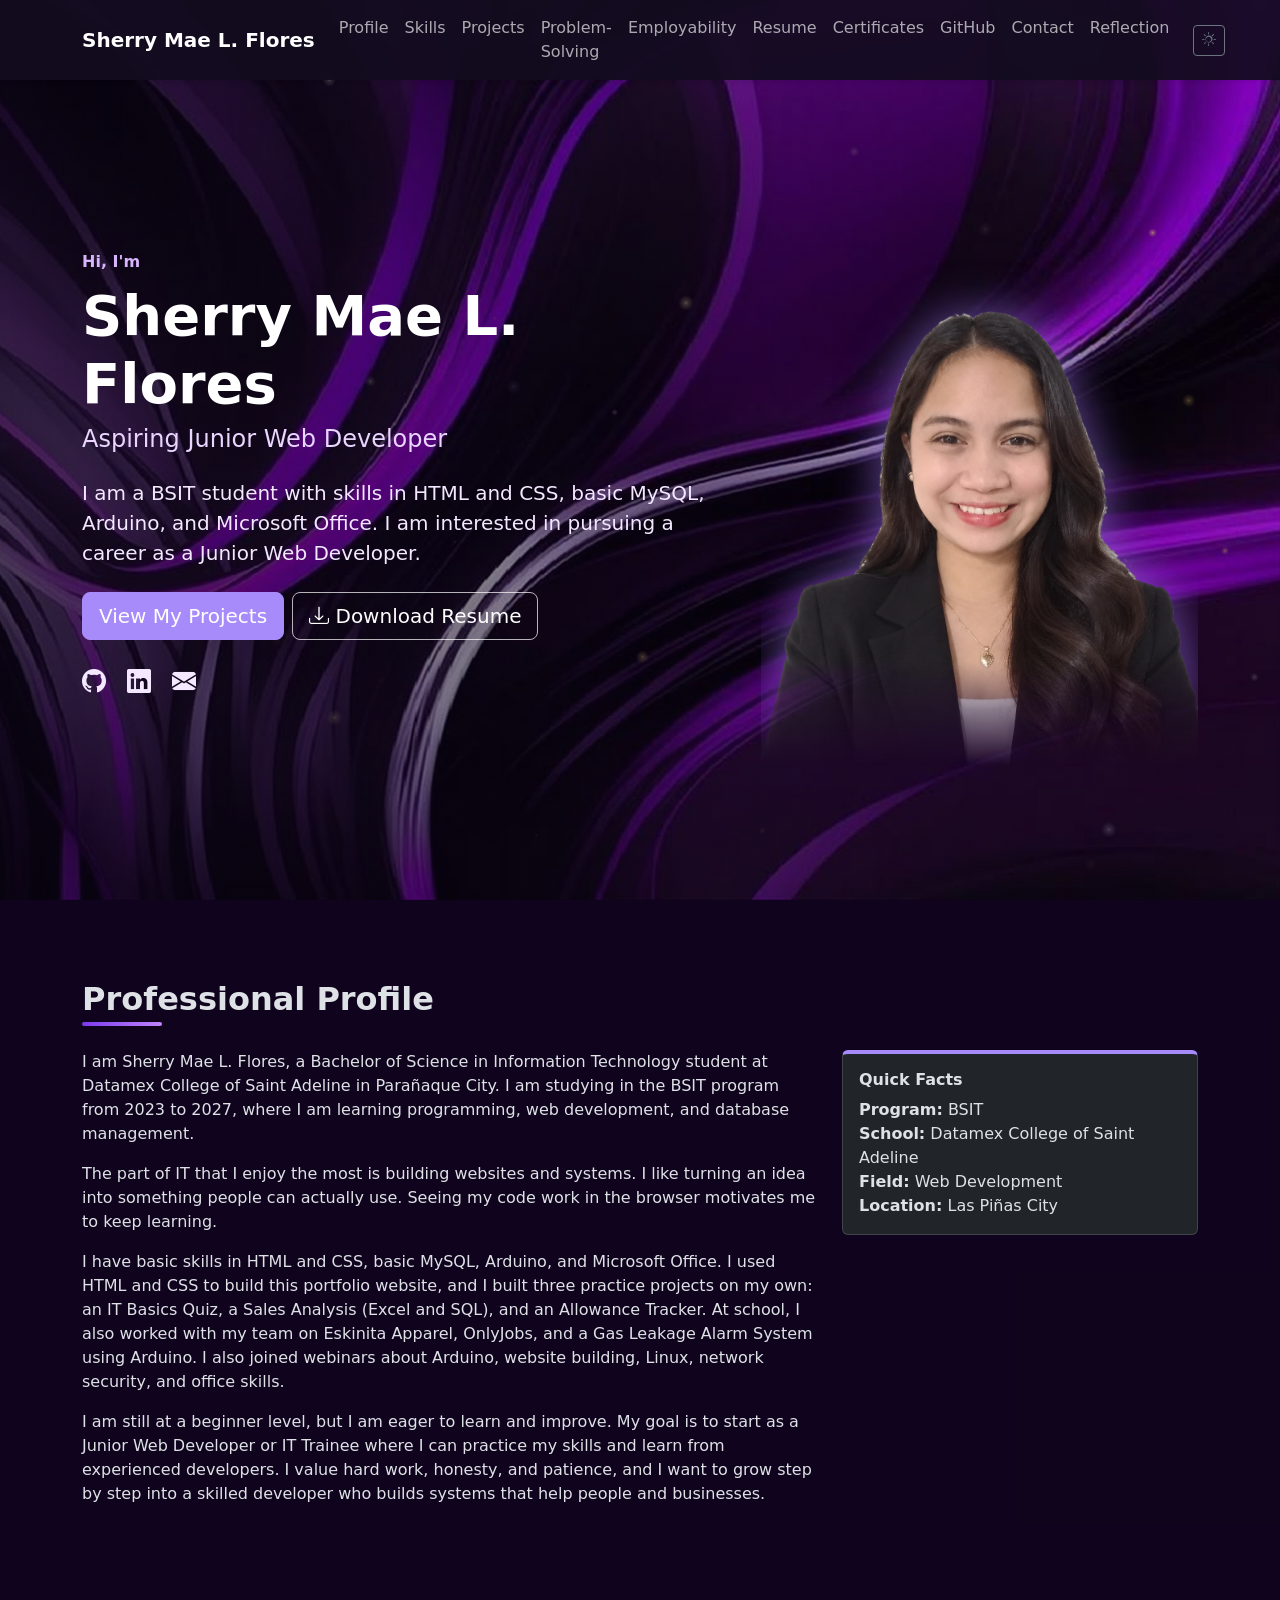
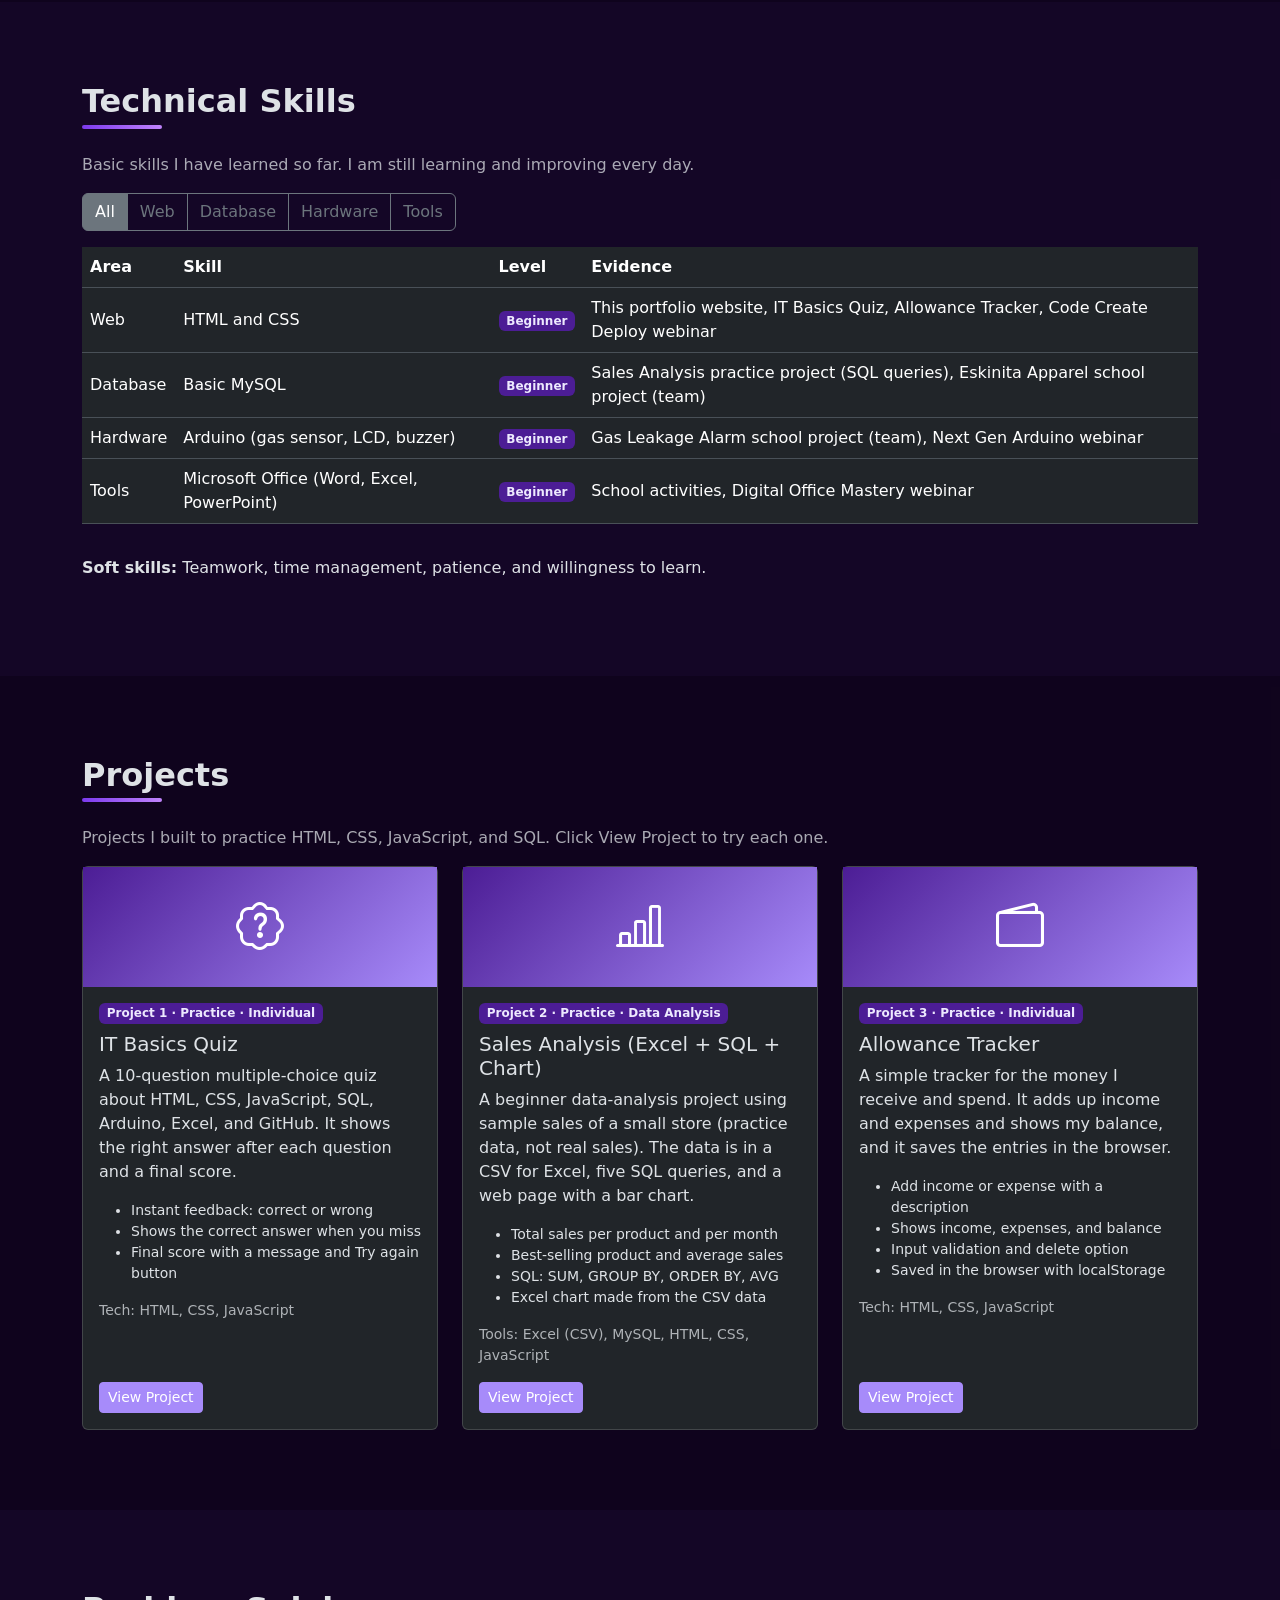
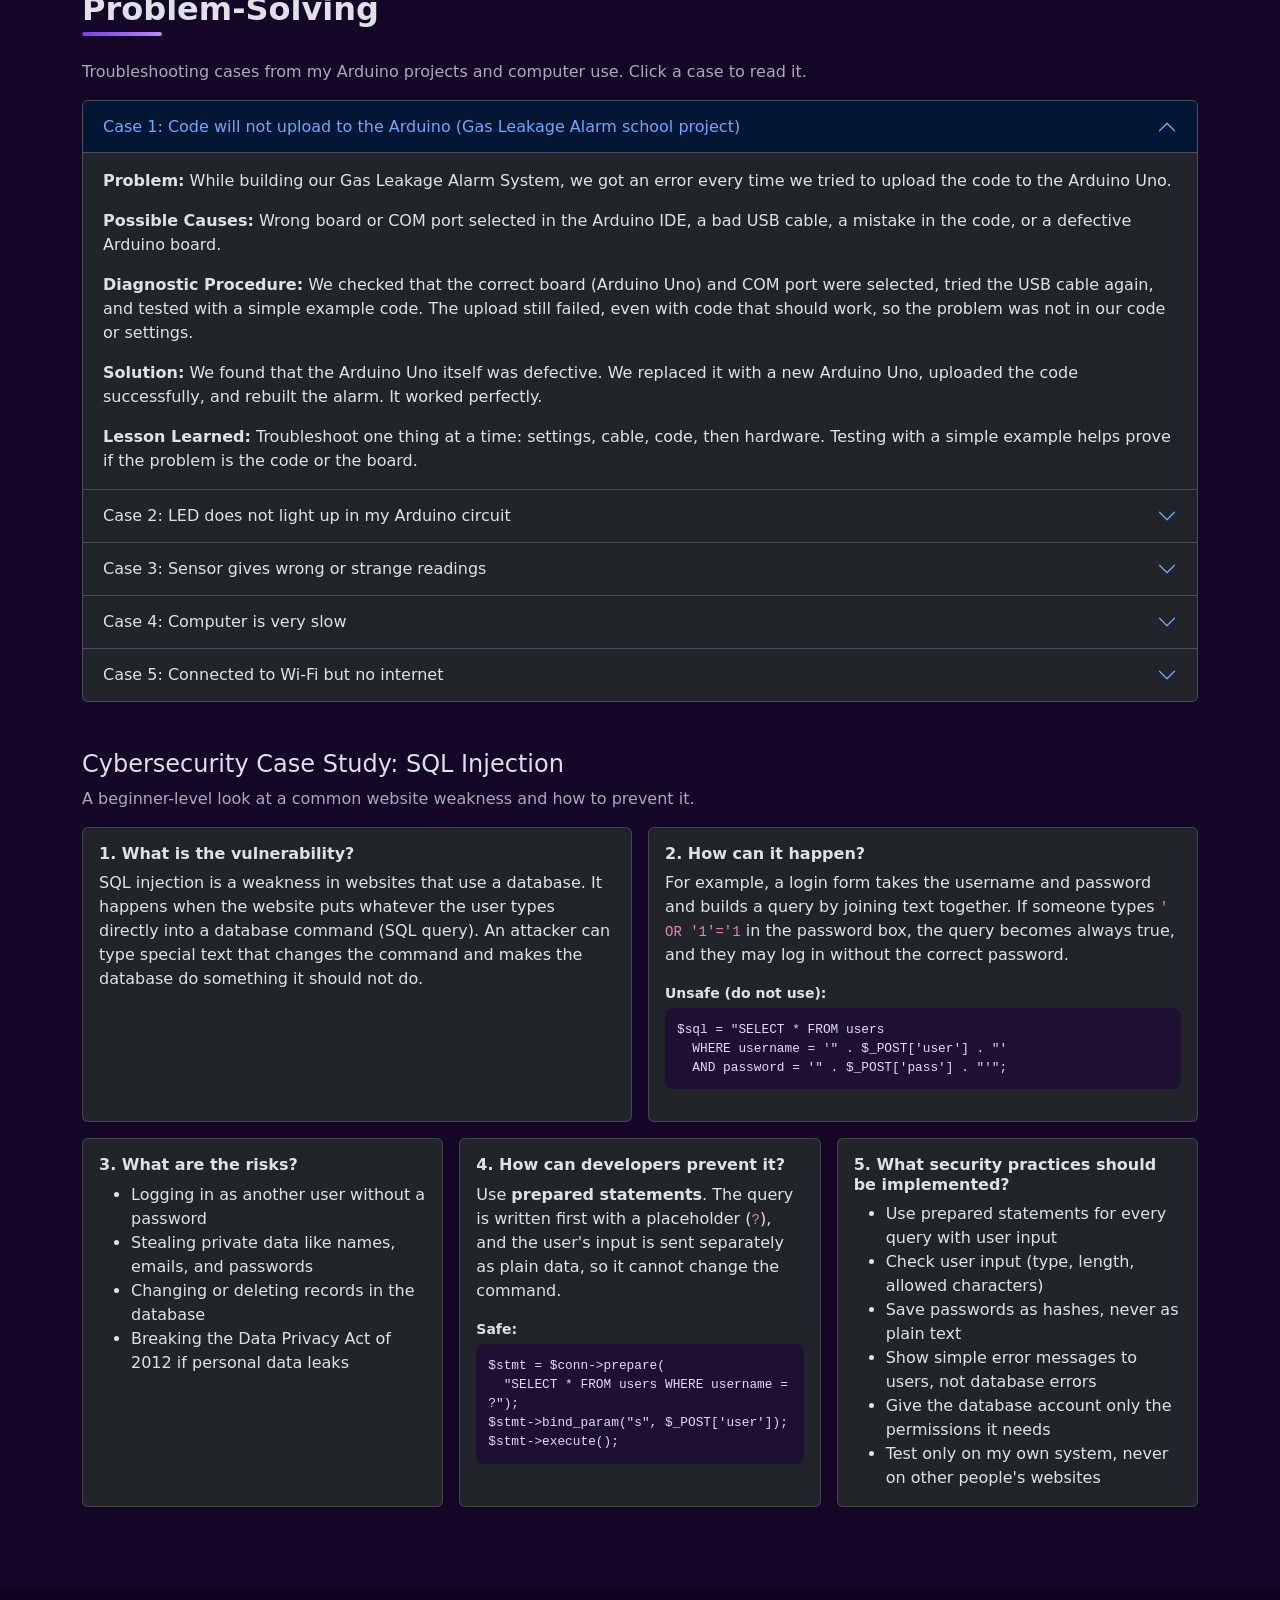
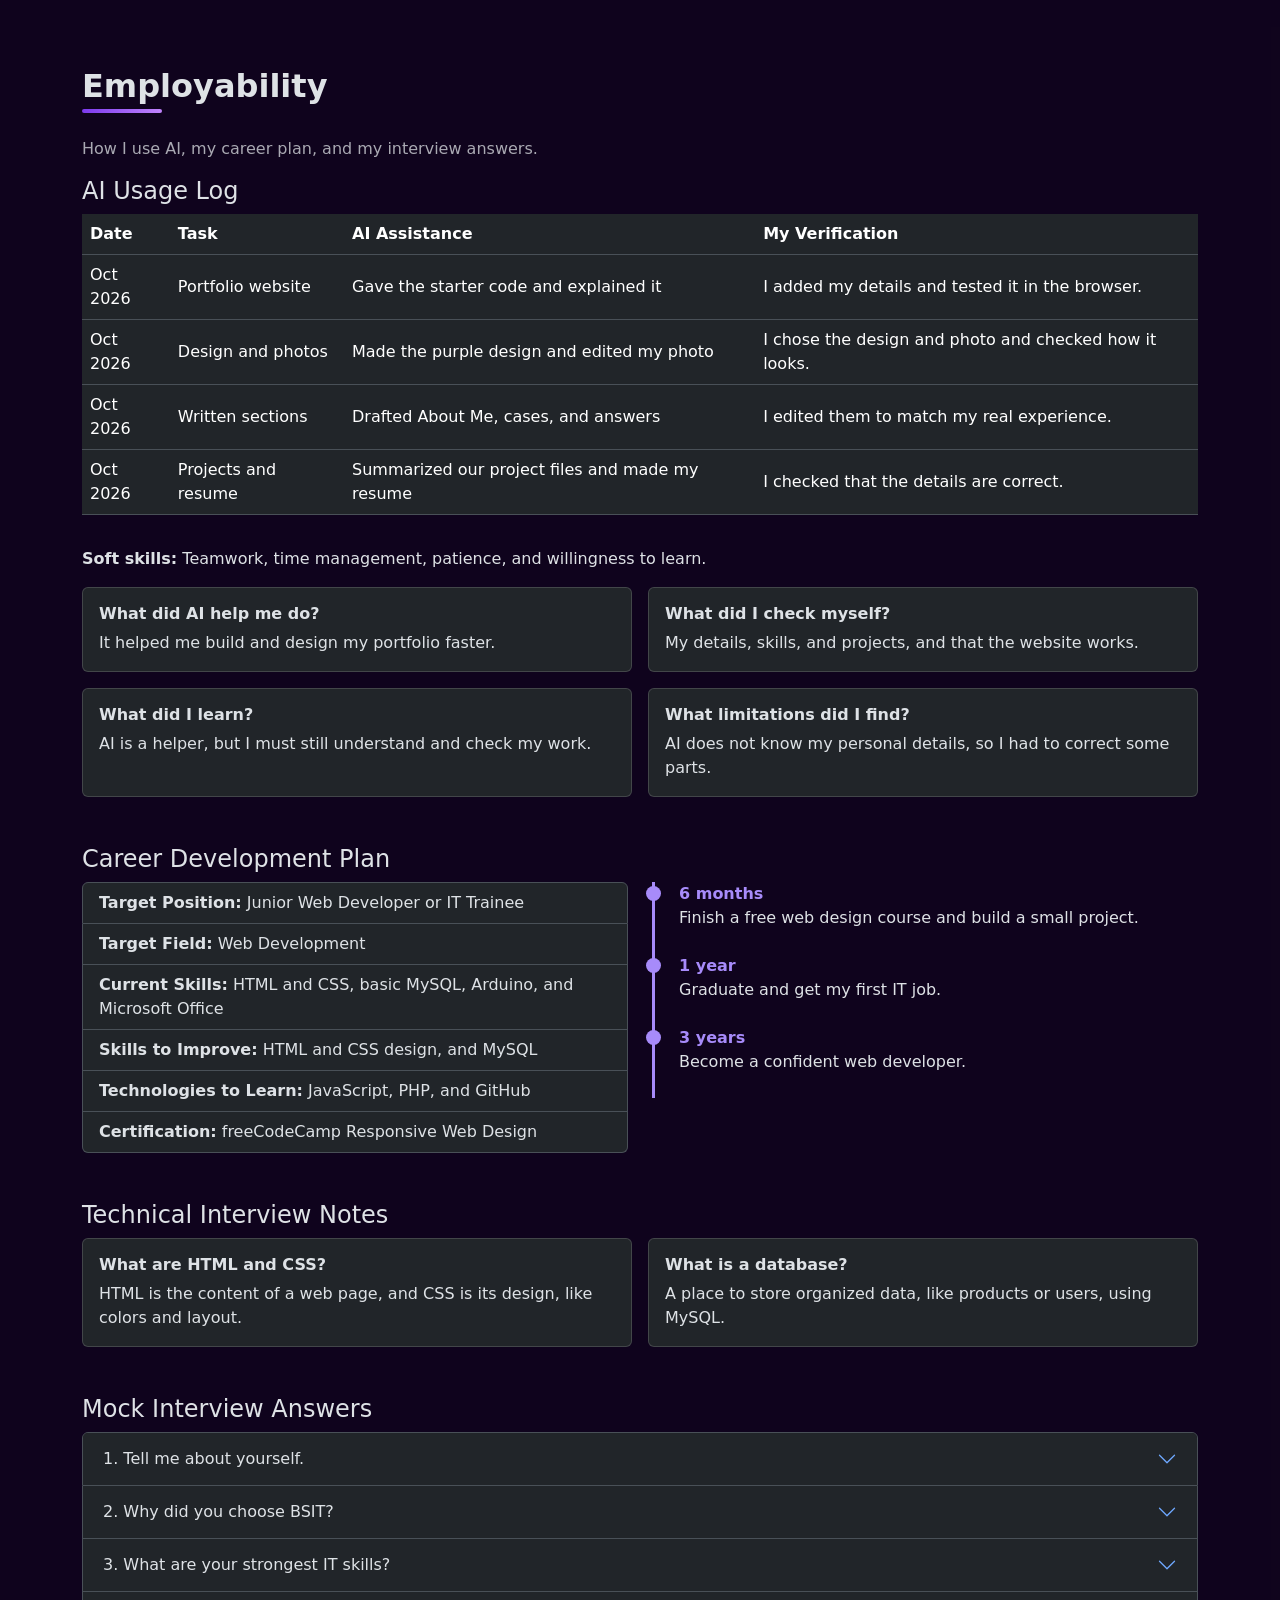
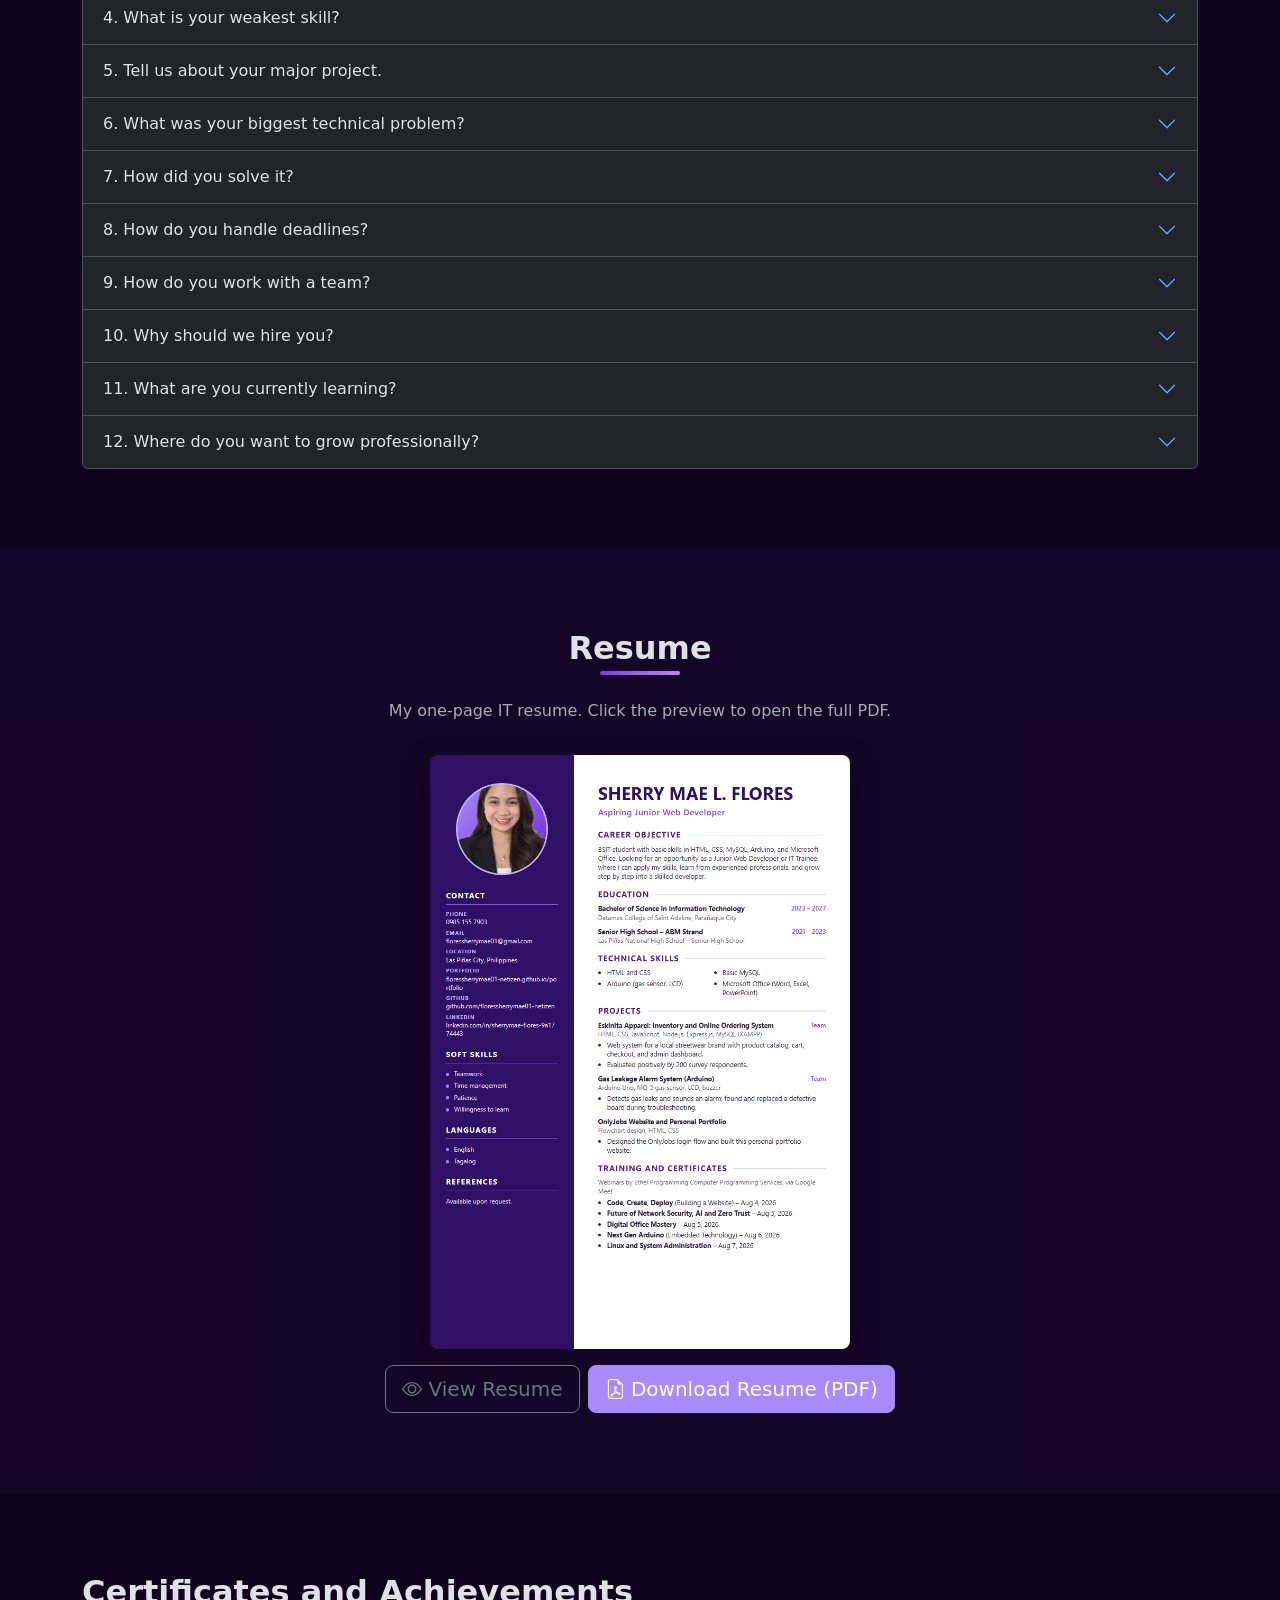
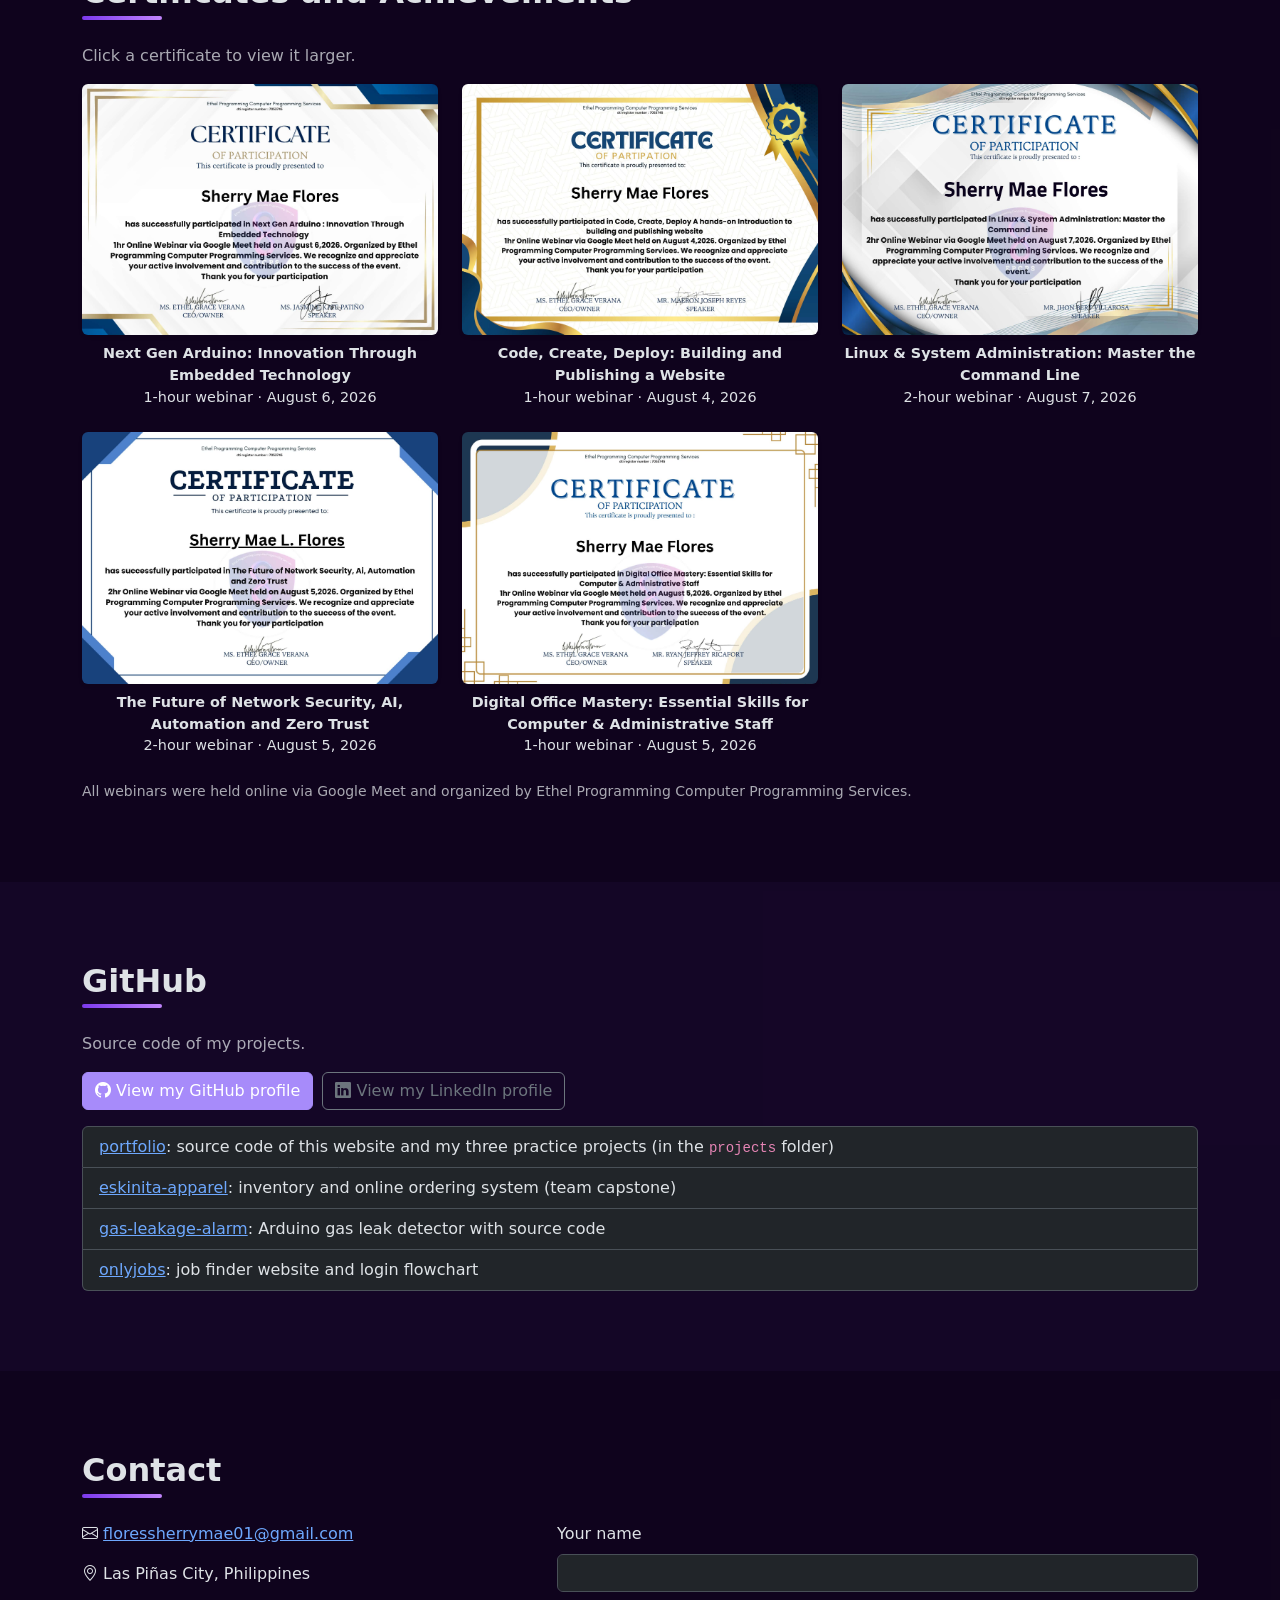
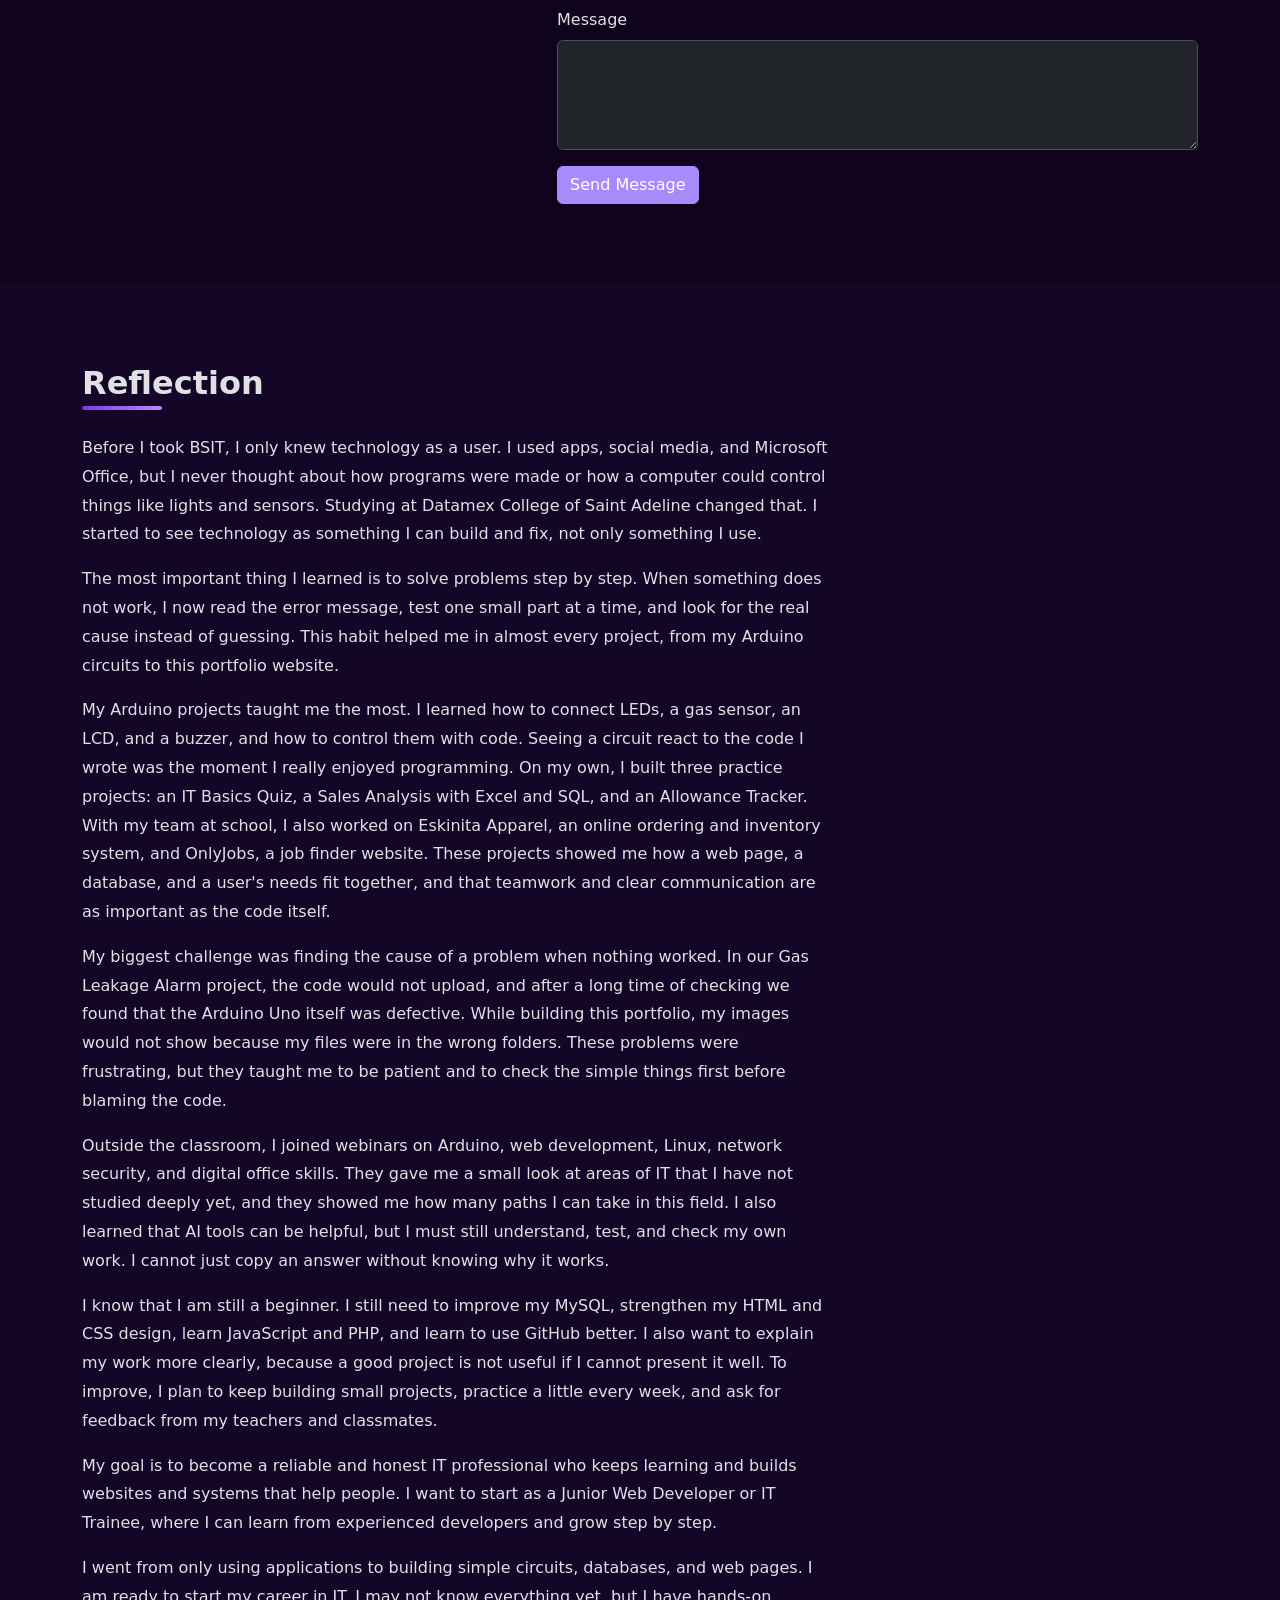
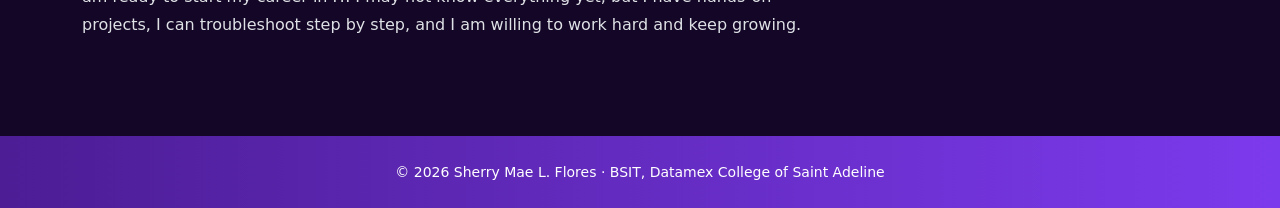
==== commit 81116751: "Show the three practice projects in Projects and align related sections Co-Authored-By: Claude Sonne" ====
--- a/index.html
+++ b/index.html
@@ -97,7 +97,7 @@
             <!-- About Me (STEP 9): 150 to 250 words -->
             <p>I am Sherry Mae L. Flores, a Bachelor of Science in Information Technology student at Datamex College of Saint Adeline in Parañaque City. I am studying in the BSIT program from 2023 to 2027, where I am learning programming, web development, and database management.</p>
             <p>The part of IT that I enjoy the most is building websites and systems. I like turning an idea into something people can actually use. Seeing my code work in the browser motivates me to keep learning.</p>
-            <p>I have basic skills in HTML and CSS, basic MySQL, Arduino, and Microsoft Office. I used HTML and CSS to build this portfolio website. With my team, I worked on Eskinita Apparel (an online ordering and inventory system), OnlyJobs (a job finder website), and a Gas Leakage Alarm System using Arduino. I also joined webinars about Arduino, website building, Linux, network security, and office skills.</p>
+            <p>I have basic skills in HTML and CSS, basic MySQL, Arduino, and Microsoft Office. I used HTML and CSS to build this portfolio website, and I built three practice projects on my own: an IT Basics Quiz, a Sales Analysis (Excel and SQL), and an Allowance Tracker. At school, I also worked with my team on Eskinita Apparel, OnlyJobs, and a Gas Leakage Alarm System using Arduino. I also joined webinars about Arduino, website building, Linux, network security, and office skills.</p>
             <p>I am still at a beginner level, but I am eager to learn and improve. My goal is to start as a Junior Web Developer or IT Trainee where I can practice my skills and learn from experienced developers. I value hard work, honesty, and patience, and I want to grow step by step into a skilled developer who builds systems that help people and businesses.</p>
           </div>
           <div class="col-lg-4">
@@ -139,9 +139,9 @@
             </thead>
             <tbody>
               <!-- Lahat Beginner: tapat at tugma sa projects at certificates -->
-              <tr data-category="web"><td>Web</td><td>HTML and CSS</td><td><span class="badge badge-beginner">Beginner</span></td><td>This portfolio website, Code Create Deploy webinar</td></tr>
-              <tr data-category="database"><td>Database</td><td>Basic MySQL</td><td><span class="badge badge-beginner">Beginner</span></td><td>Eskinita Apparel project (team)</td></tr>
-              <tr data-category="hardware"><td>Hardware</td><td>Arduino (gas sensor, LCD, buzzer)</td><td><span class="badge badge-beginner">Beginner</span></td><td>Gas Leakage Alarm System, Next Gen Arduino webinar</td></tr>
+              <tr data-category="web"><td>Web</td><td>HTML and CSS</td><td><span class="badge badge-beginner">Beginner</span></td><td>This portfolio website, IT Basics Quiz, Allowance Tracker, Code Create Deploy webinar</td></tr>
+              <tr data-category="database"><td>Database</td><td>Basic MySQL</td><td><span class="badge badge-beginner">Beginner</span></td><td>Sales Analysis practice project (SQL queries), Eskinita Apparel school project (team)</td></tr>
+              <tr data-category="hardware"><td>Hardware</td><td>Arduino (gas sensor, LCD, buzzer)</td><td><span class="badge badge-beginner">Beginner</span></td><td>Gas Leakage Alarm school project (team), Next Gen Arduino webinar</td></tr>
               <tr data-category="tools"><td>Tools</td><td>Microsoft Office (Word, Excel, PowerPoint)</td><td><span class="badge badge-beginner">Beginner</span></td><td>School activities, Digital Office Mastery webinar</td></tr>
             </tbody>
           </table>
@@ -154,87 +154,13 @@
     <section id="projects" class="section">
       <div class="container">
         <h2 class="section-title">Projects</h2>
-        <p class="text-body-secondary">School projects I worked on with my team at Datamex College of Saint Adeline.</p>
-        <div class="row g-4">
-
-          <!-- PROJECT 1: Web/Application Development (STEP 11) -->
-          <div class="col-md-6 col-lg-4">
-            <article class="card project-card h-100">
-              <img src="assets/eskinita-logo.jpg" class="card-img-top img-logo img-logo-dark" alt="Eskinita Apparel logo">
-              <div class="card-body d-flex flex-column">
-                <span class="badge badge-beginner mb-2 align-self-start">Project 1 · Web System · Team</span>
-                <h3 class="h5 card-title">Eskinita Apparel: Inventory and Online Ordering System</h3>
-                <p class="card-text">A web-based e-commerce system for a local streetwear brand. Customers can browse products, add them to a cart, and place orders, while the admin manages inventory and order status.</p>
-                <ul class="small mb-3">
-                  <li>Customer sign-up and login with hashed passwords</li>
-                  <li>Product catalog with stock tracking and low-stock alerts</li>
-                  <li>Shopping cart, checkout, and order history</li>
-                  <li>Admin dashboard: products, orders, and sales stats</li>
-                  <li>Evaluated positively by 200 survey respondents</li>
-                </ul>
-                <p class="small text-body-secondary">Tech: HTML, CSS, JavaScript, Node.js, Express.js, MySQL (XAMPP)</p>
-                <div class="mt-auto d-flex gap-2">
-                  <a href="assets/eskinita-ipo.jpg" class="btn btn-sm btn-accent" target="_blank" rel="noopener">View System Diagram</a>
-                </div>
-              </div>
-            </article>
-          </div>
-
-          <!-- PROJECT 2: Web / Database (STEP 13) -->
-          <div class="col-md-6 col-lg-4">
-            <article class="card project-card h-100">
-              <img src="assets/onlyjobs-logo.jpg" class="card-img-top img-logo img-logo-light" alt="OnlyJobs logo">
-              <div class="card-body d-flex flex-column">
-                <span class="badge badge-beginner mb-2 align-self-start">Project 2 · Website · Team</span>
-                <h3 class="h5 card-title">OnlyJobs: Job Finder Website</h3>
-                <p class="card-text">A website where users can log in to look for jobs. We planned the login process with a flowchart before building the system.</p>
-                <ul class="small mb-3">
-                  <li>Log in with a user account (User ID and password)</li>
-                  <li>Option to log in through Gmail</li>
-                  <li>Login details checked against the user database</li>
-                  <li>Users go to the homepage after a successful login</li>
-                </ul>
-                <p class="small text-body-secondary">Tools: Flowchart design, HTML, CSS, database</p>
-                <div class="mt-auto d-flex gap-2">
-                  <a href="assets/onlyjobs-flowchart.jpg" class="btn btn-sm btn-accent" target="_blank" rel="noopener">View Flowchart</a>
-                </div>
-              </div>
-            </article>
-          </div>
-
-          <!-- PROJECT 3: Specialization: Arduino / IoT (STEP 14) -->
-          <div class="col-md-6 col-lg-4">
-            <article class="card project-card h-100">
-              <img src="assets/gas-alarm.jpg" class="card-img-top" alt="Finished Gas Leakage Alarm System in a box with a warning label, LCD, sensor, and buzzer">
-              <div class="card-body d-flex flex-column">
-                <span class="badge badge-beginner mb-2 align-self-start">Project 3 · Arduino · Team</span>
-                <h3 class="h5 card-title">Gas Leakage Alarm System</h3>
-                <p class="card-text">An Arduino device that detects gas leaks. When the sensor detects gas, the buzzer sounds an alarm and the LCD shows a warning.</p>
-                <ul class="small mb-3">
-                  <li>Bought and checked all the materials</li>
-                  <li>Connected the parts on a breadboard and tested the code</li>
-                  <li>Found that our first Arduino Uno was defective after troubleshooting</li>
-                  <li>Rebuilt it with a new Arduino Uno and it worked</li>
-                </ul>
-                <p class="small text-body-secondary">Parts: Arduino Uno, MQ-5 gas sensor, LCD, buzzer, breadboard, wires</p>
-                <div class="mt-auto d-flex flex-wrap gap-2">
-                  <a href="assets/gas-alarm.jpg" class="btn btn-sm btn-accent" target="_blank" rel="noopener">View Photo</a>
-                  <a href="assets/gas-alarm-inside.jpg" class="btn btn-sm btn-outline-secondary" target="_blank" rel="noopener">Inside the Box</a>
-                </div>
-              </div>
-            </article>
-          </div>
-
-        </div>
-
-        <h3 class="h4 mt-5 mb-3">Personal Practice Projects</h3>
-        <p class="text-body-secondary">Small projects I built on my own to practice HTML, CSS, JavaScript, and SQL.</p>
+        <p class="text-body-secondary">Projects I built to practice HTML, CSS, JavaScript, and SQL. Click View Project to try each one.</p>
         <div class="row g-4">
           <div class="col-md-6 col-lg-4">
             <article class="card project-card h-100">
               <div class="practice-banner"><i class="bi bi-patch-question"></i></div>
               <div class="card-body d-flex flex-column">
-                <span class="badge badge-beginner mb-2 align-self-start">Project 4 · Practice · Individual</span>
+                <span class="badge badge-beginner mb-2 align-self-start">Project 1 · Practice · Individual</span>
                 <h3 class="h5 card-title">IT Basics Quiz</h3>
                 <p class="card-text">A 10-question multiple-choice quiz about HTML, CSS, JavaScript, SQL, Arduino, Excel, and GitHub. It shows the right answer after each question and a final score.</p>
                 <ul class="small mb-3">
@@ -253,7 +179,7 @@
             <article class="card project-card h-100">
               <div class="practice-banner"><i class="bi bi-bar-chart-line"></i></div>
               <div class="card-body d-flex flex-column">
-                <span class="badge badge-beginner mb-2 align-self-start">Project 5 · Practice · Data Analysis</span>
+                <span class="badge badge-beginner mb-2 align-self-start">Project 2 · Practice · Data Analysis</span>
                 <h3 class="h5 card-title">Sales Analysis (Excel + SQL + Chart)</h3>
                 <p class="card-text">A beginner data-analysis project using sample sales of a small store (practice data, not real sales). The data is in a CSV for Excel, five SQL queries, and a web page with a bar chart.</p>
                 <ul class="small mb-3">
@@ -273,7 +199,7 @@
             <article class="card project-card h-100">
               <div class="practice-banner"><i class="bi bi-wallet2"></i></div>
               <div class="card-body d-flex flex-column">
-                <span class="badge badge-beginner mb-2 align-self-start">Project 6 · Practice · Individual</span>
+                <span class="badge badge-beginner mb-2 align-self-start">Project 3 · Practice · Individual</span>
                 <h3 class="h5 card-title">Allowance Tracker</h3>
                 <p class="card-text">A simple tracker for the money I receive and spend. It adds up income and expenses and shows my balance, and it saves the entries in the browser.</p>
                 <ul class="small mb-3">
@@ -306,7 +232,7 @@
           <div class="accordion-item">
             <h3 class="accordion-header">
               <button class="accordion-button" type="button" data-bs-toggle="collapse" data-bs-target="#case1">
-                Case 1: Code will not upload to the Arduino (Gas Leakage Alarm project)
+                Case 1: Code will not upload to the Arduino (Gas Leakage Alarm school project)
               </button>
             </h3>
             <div id="case1" class="accordion-collapse collapse show" data-bs-parent="#casesAccordion">
@@ -552,7 +478,7 @@
           <div class="accordion-item">
             <h4 class="accordion-header"><button class="accordion-button collapsed" type="button" data-bs-toggle="collapse" data-bs-target="#q5">5. Tell us about your major project.</button></h4>
             <div id="q5" class="accordion-collapse collapse" data-bs-parent="#interviewAccordion"><div class="accordion-body">
-              Eskinita Apparel, an online ordering and inventory system our team built for a local clothing brand.
+              My own practice projects are an IT Basics Quiz, a Sales Analysis with Excel and SQL, and an Allowance Tracker. At school, my team also built Eskinita Apparel, an online ordering and inventory system for a local clothing brand.
             </div></div>
           </div>
 
@@ -726,7 +652,7 @@
           <i class="bi bi-linkedin"></i> View my LinkedIn profile
         </a>
         <ul class="list-group">
-          <li class="list-group-item"><a href="https://github.com/floressherrymae01-netizen/portfolio" target="_blank" rel="noopener">portfolio</a>: source code of this website</li>
+          <li class="list-group-item"><a href="https://github.com/floressherrymae01-netizen/portfolio" target="_blank" rel="noopener">portfolio</a>: source code of this website and my three practice projects (in the <code>projects</code> folder)</li>
           <li class="list-group-item"><a href="https://github.com/floressherrymae01-netizen/eskinita-apparel" target="_blank" rel="noopener">eskinita-apparel</a>: inventory and online ordering system (team capstone)</li>
           <li class="list-group-item"><a href="https://github.com/floressherrymae01-netizen/gas-leakage-alarm" target="_blank" rel="noopener">gas-leakage-alarm</a>: Arduino gas leak detector with source code</li>
           <li class="list-group-item"><a href="https://github.com/floressherrymae01-netizen/onlyjobs" target="_blank" rel="noopener">onlyjobs</a>: job finder website and login flowchart</li>
@@ -770,7 +696,7 @@
         <div class="reflection-text">
           <p>Before I took BSIT, I only knew technology as a user. I used apps, social media, and Microsoft Office, but I never thought about how programs were made or how a computer could control things like lights and sensors. Studying at Datamex College of Saint Adeline changed that. I started to see technology as something I can build and fix, not only something I use.</p>
           <p>The most important thing I learned is to solve problems step by step. When something does not work, I now read the error message, test one small part at a time, and look for the real cause instead of guessing. This habit helped me in almost every project, from my Arduino circuits to this portfolio website.</p>
-          <p>My Arduino projects taught me the most. I learned how to connect LEDs, a gas sensor, an LCD, and a buzzer, and how to control them with code. Seeing a circuit react to the code I wrote was the moment I really enjoyed programming. With my team, I also worked on Eskinita Apparel, an online ordering and inventory system, and OnlyJobs, a job finder website. These projects showed me how a web page, a database, and a user's needs fit together, and that teamwork and clear communication are as important as the code itself.</p>
+          <p>My Arduino projects taught me the most. I learned how to connect LEDs, a gas sensor, an LCD, and a buzzer, and how to control them with code. Seeing a circuit react to the code I wrote was the moment I really enjoyed programming. On my own, I built three practice projects: an IT Basics Quiz, a Sales Analysis with Excel and SQL, and an Allowance Tracker. With my team at school, I also worked on Eskinita Apparel, an online ordering and inventory system, and OnlyJobs, a job finder website. These projects showed me how a web page, a database, and a user's needs fit together, and that teamwork and clear communication are as important as the code itself.</p>
           <p>My biggest challenge was finding the cause of a problem when nothing worked. In our Gas Leakage Alarm project, the code would not upload, and after a long time of checking we found that the Arduino Uno itself was defective. While building this portfolio, my images would not show because my files were in the wrong folders. These problems were frustrating, but they taught me to be patient and to check the simple things first before blaming the code.</p>
           <p>Outside the classroom, I joined webinars on Arduino, web development, Linux, network security, and digital office skills. They gave me a small look at areas of IT that I have not studied deeply yet, and they showed me how many paths I can take in this field. I also learned that AI tools can be helpful, but I must still understand, test, and check my own work. I cannot just copy an answer without knowing why it works.</p>
           <p>I know that I am still a beginner. I still need to improve my MySQL, strengthen my HTML and CSS design, learn JavaScript and PHP, and learn to use GitHub better. I also want to explain my work more clearly, because a good project is not useful if I cannot present it well. To improve, I plan to keep building small projects, practice a little every week, and ask for feedback from my teachers and classmates.</p>
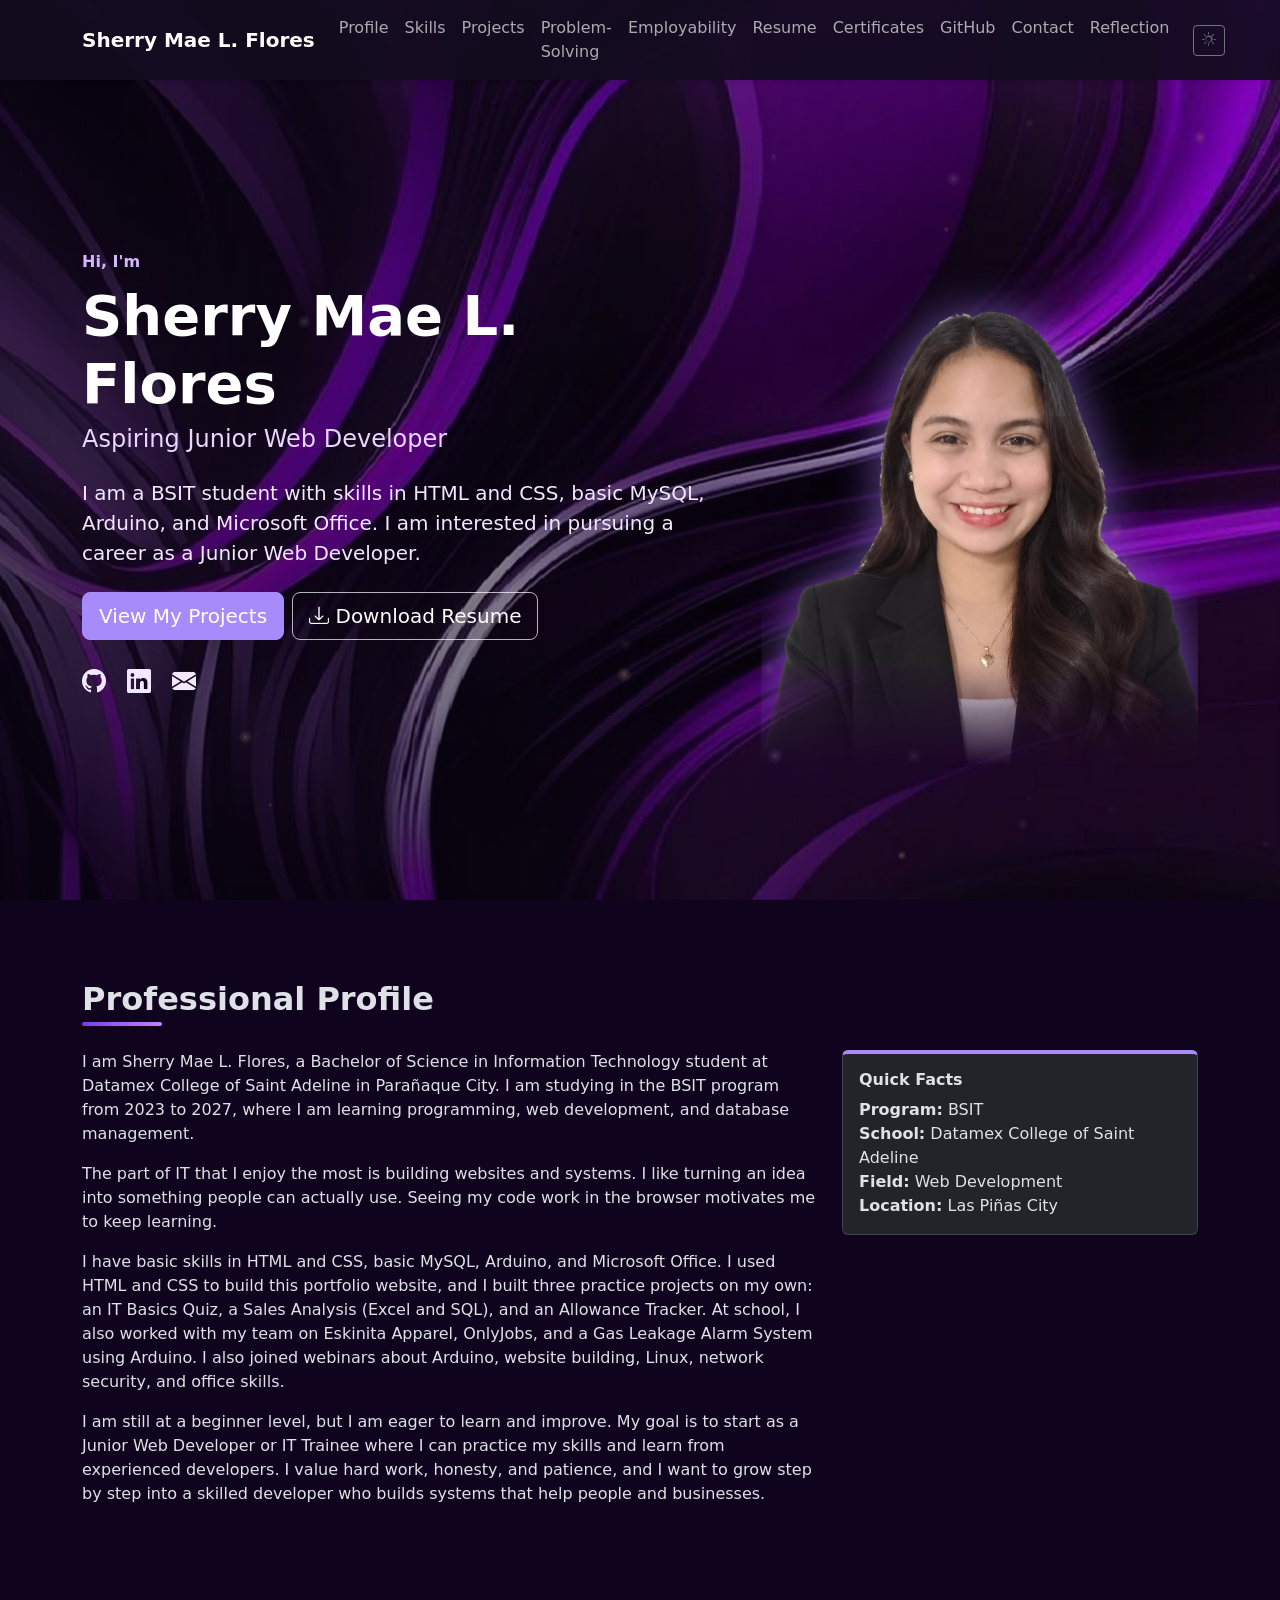
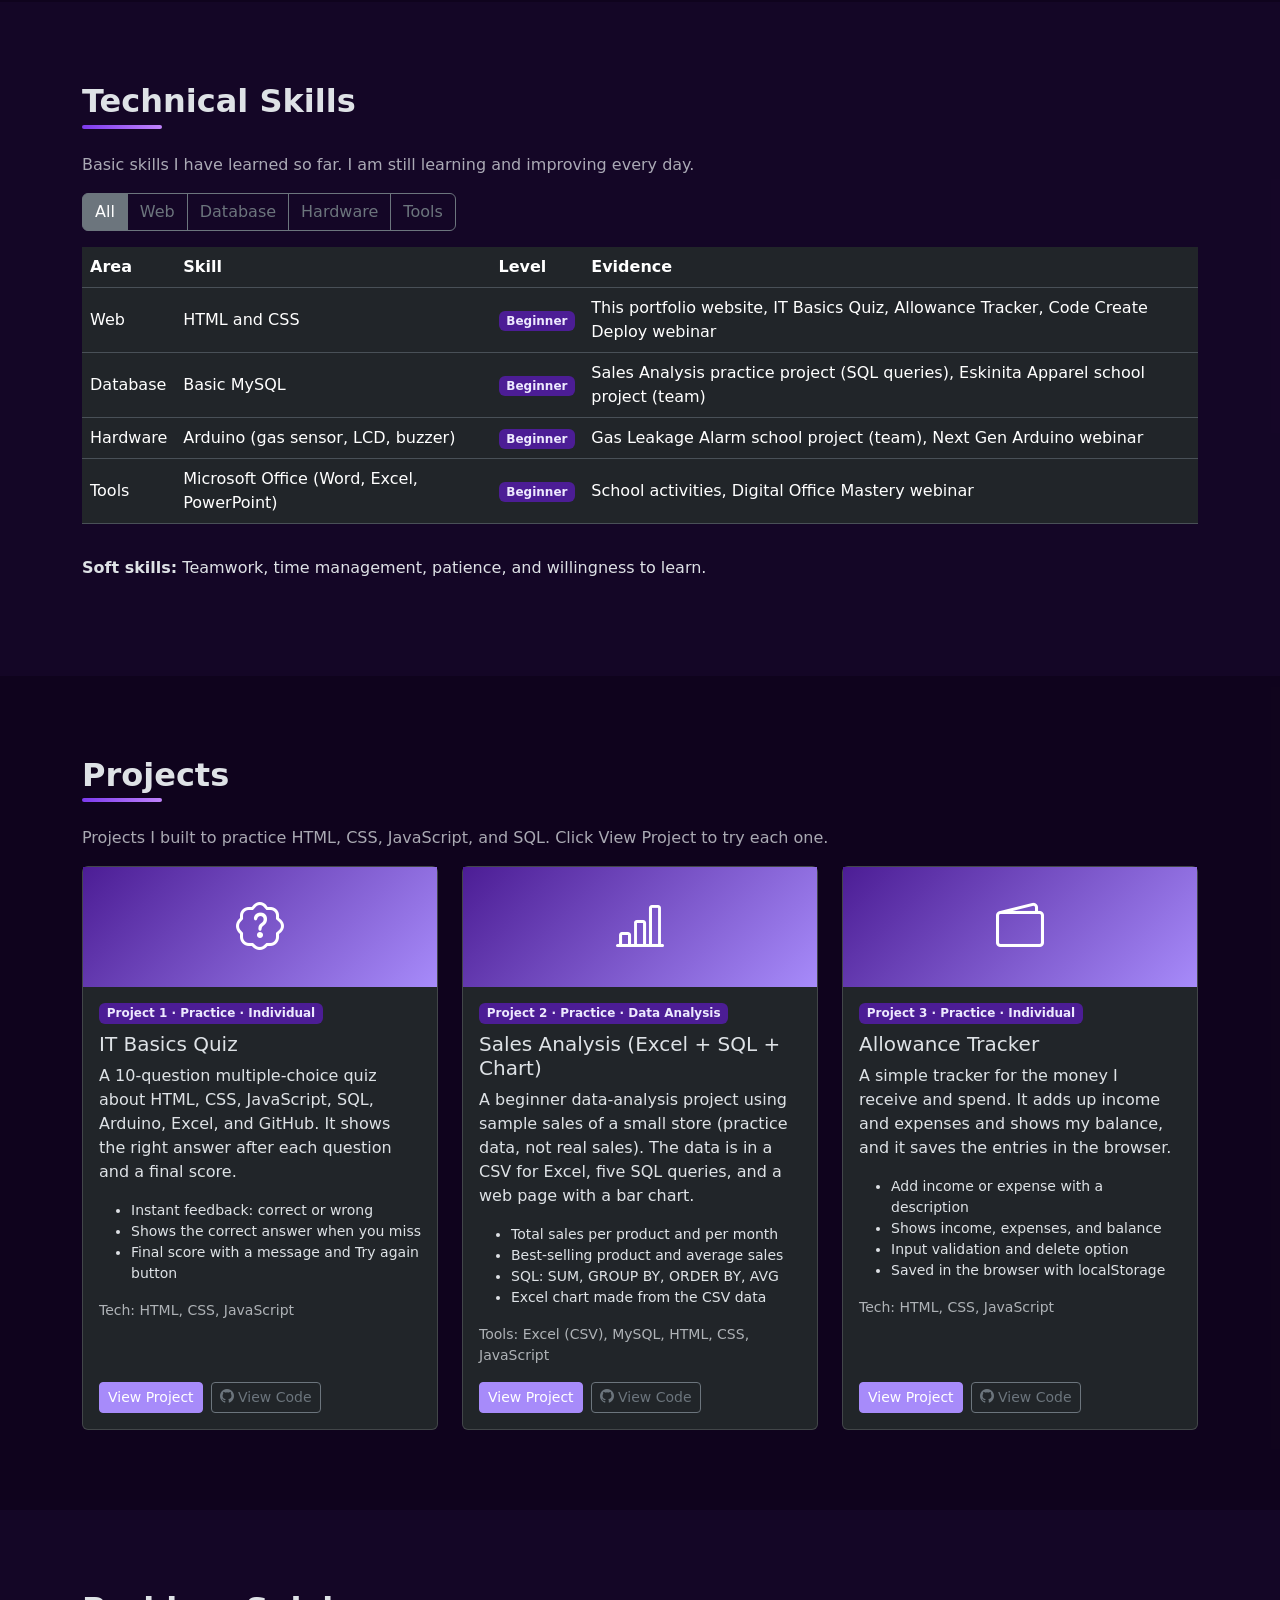
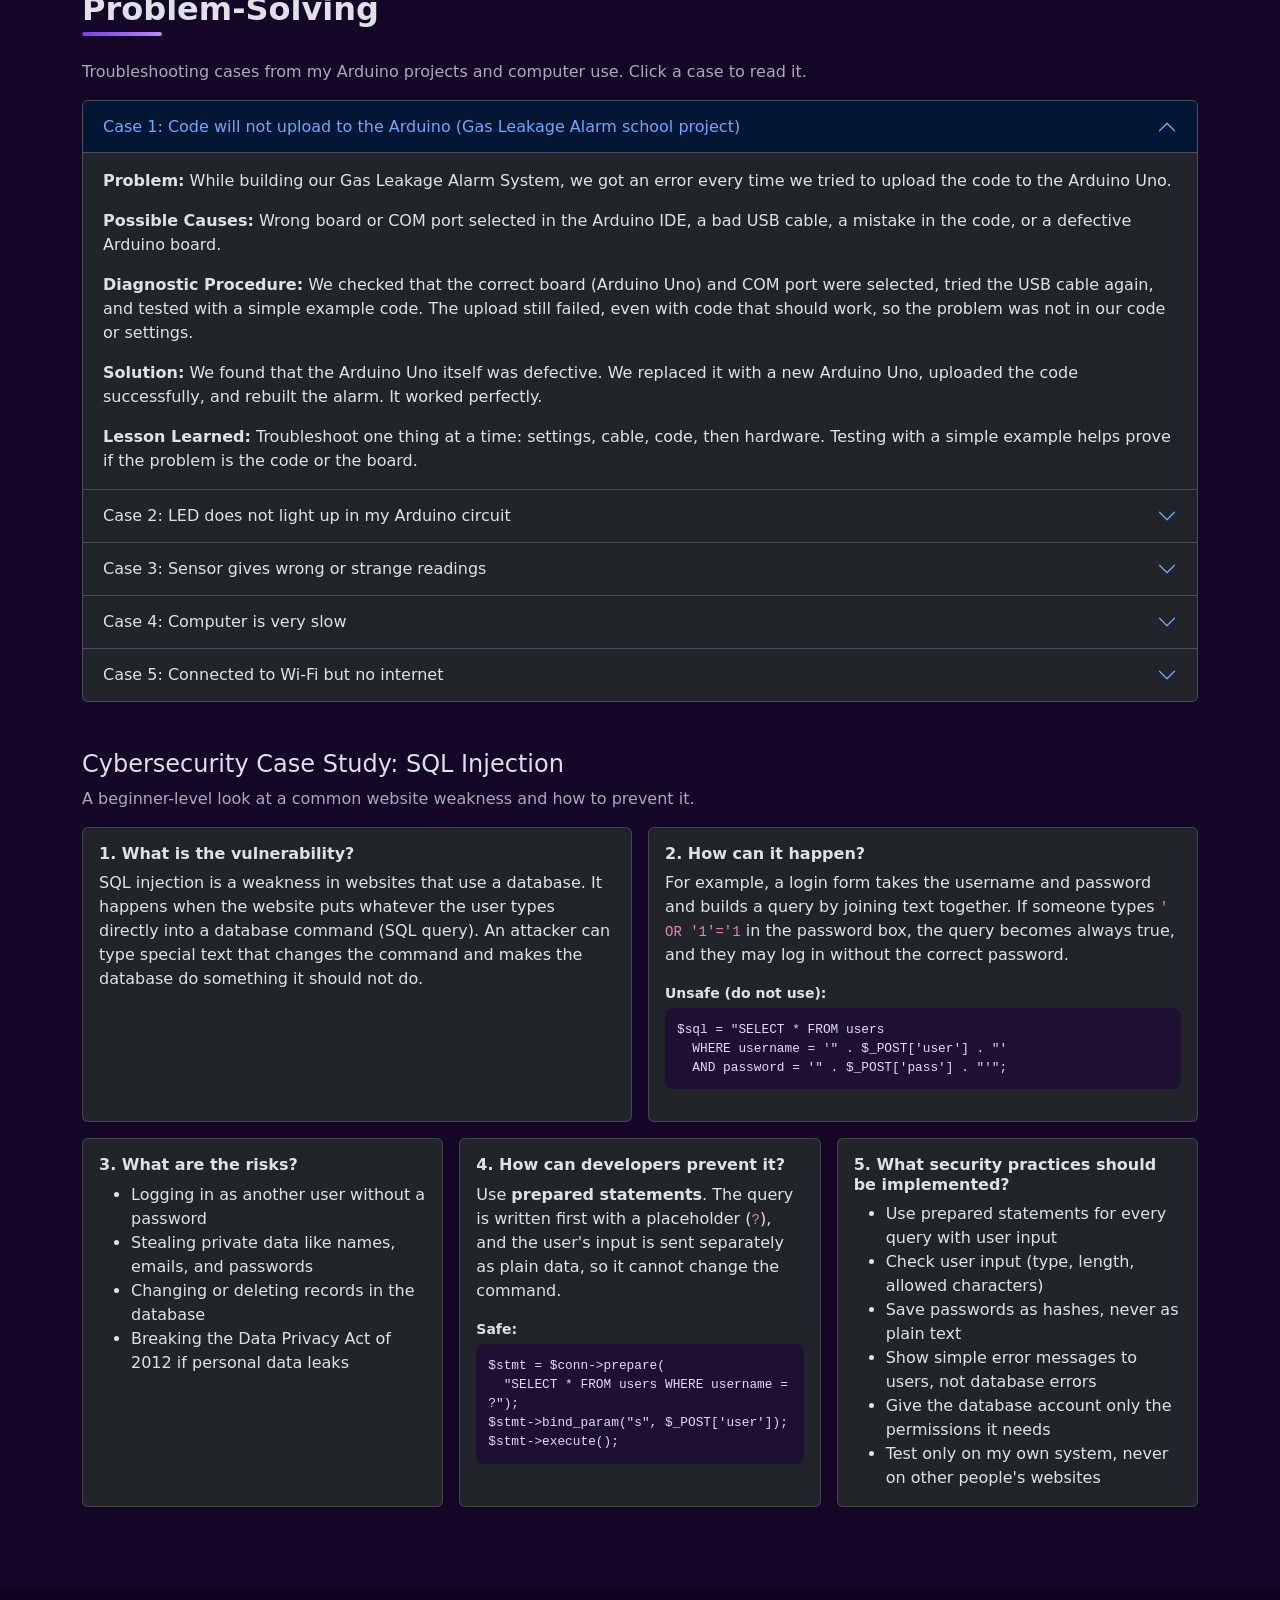
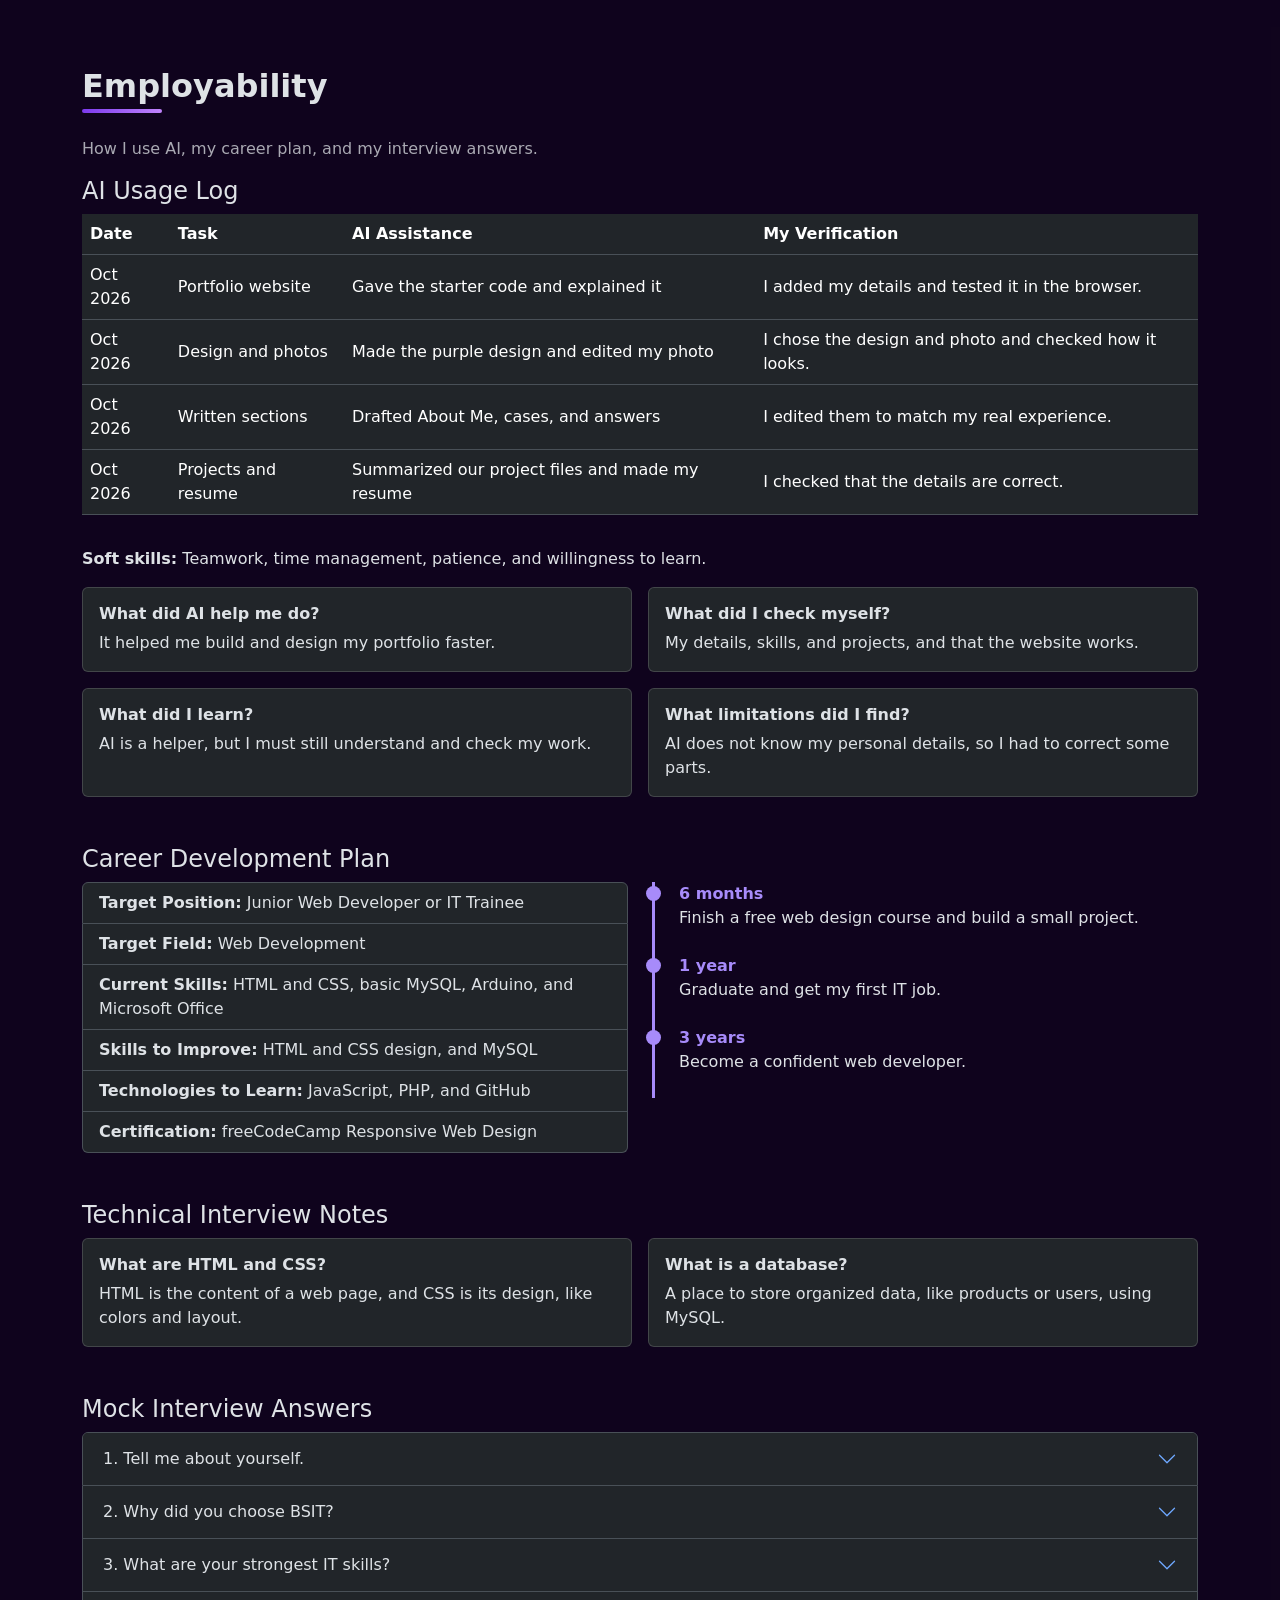
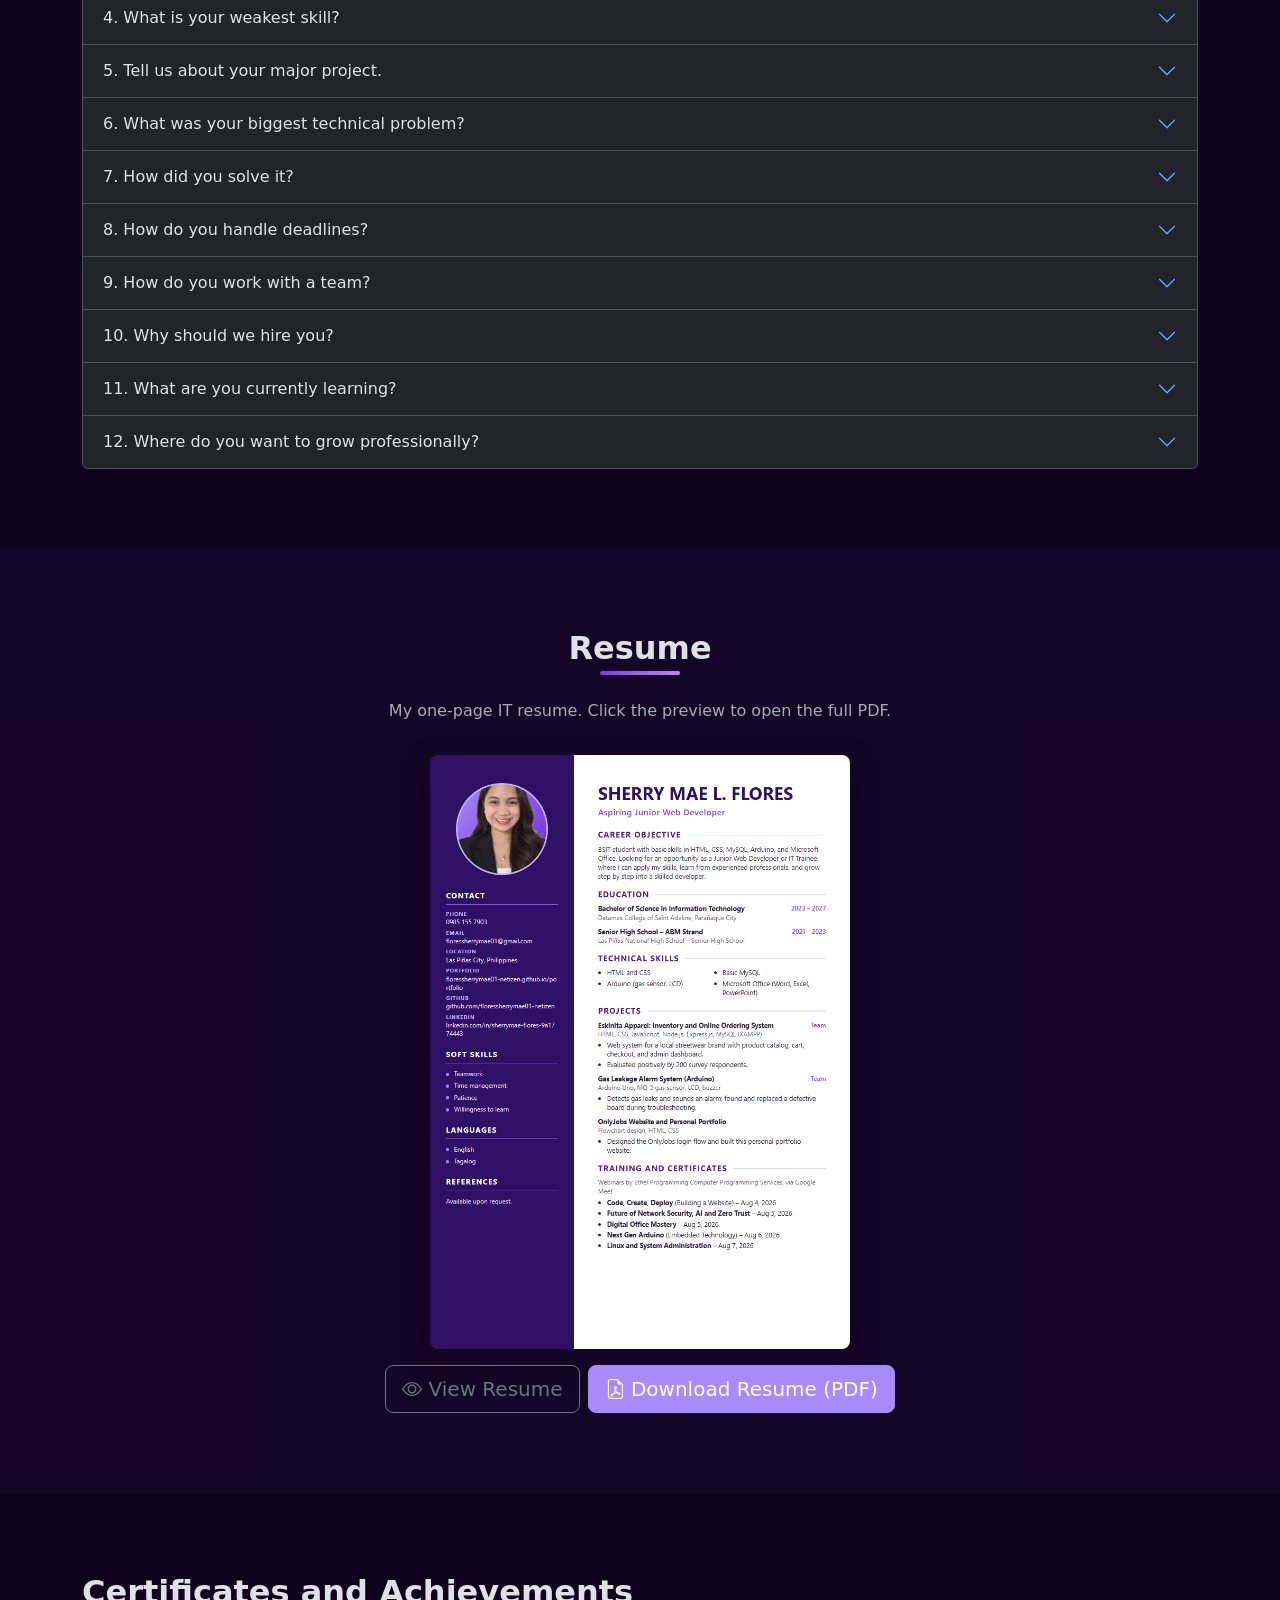
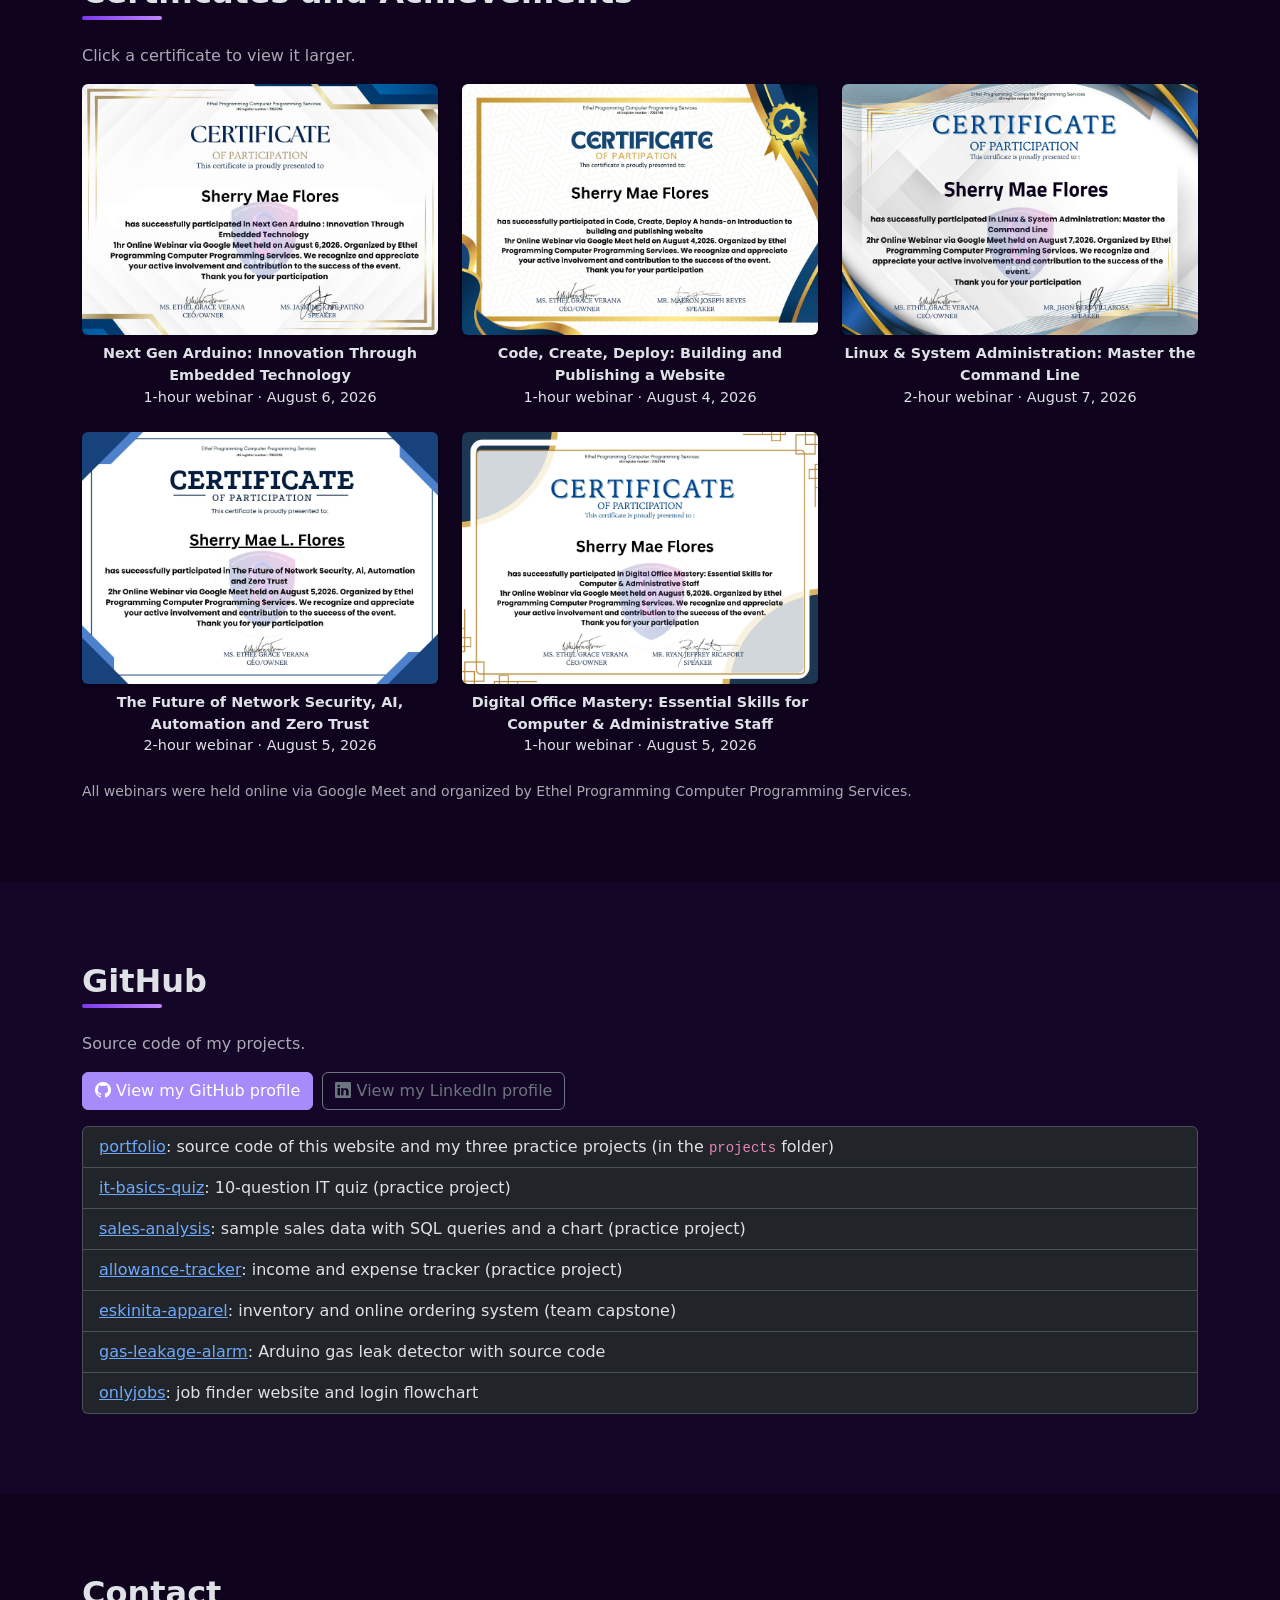
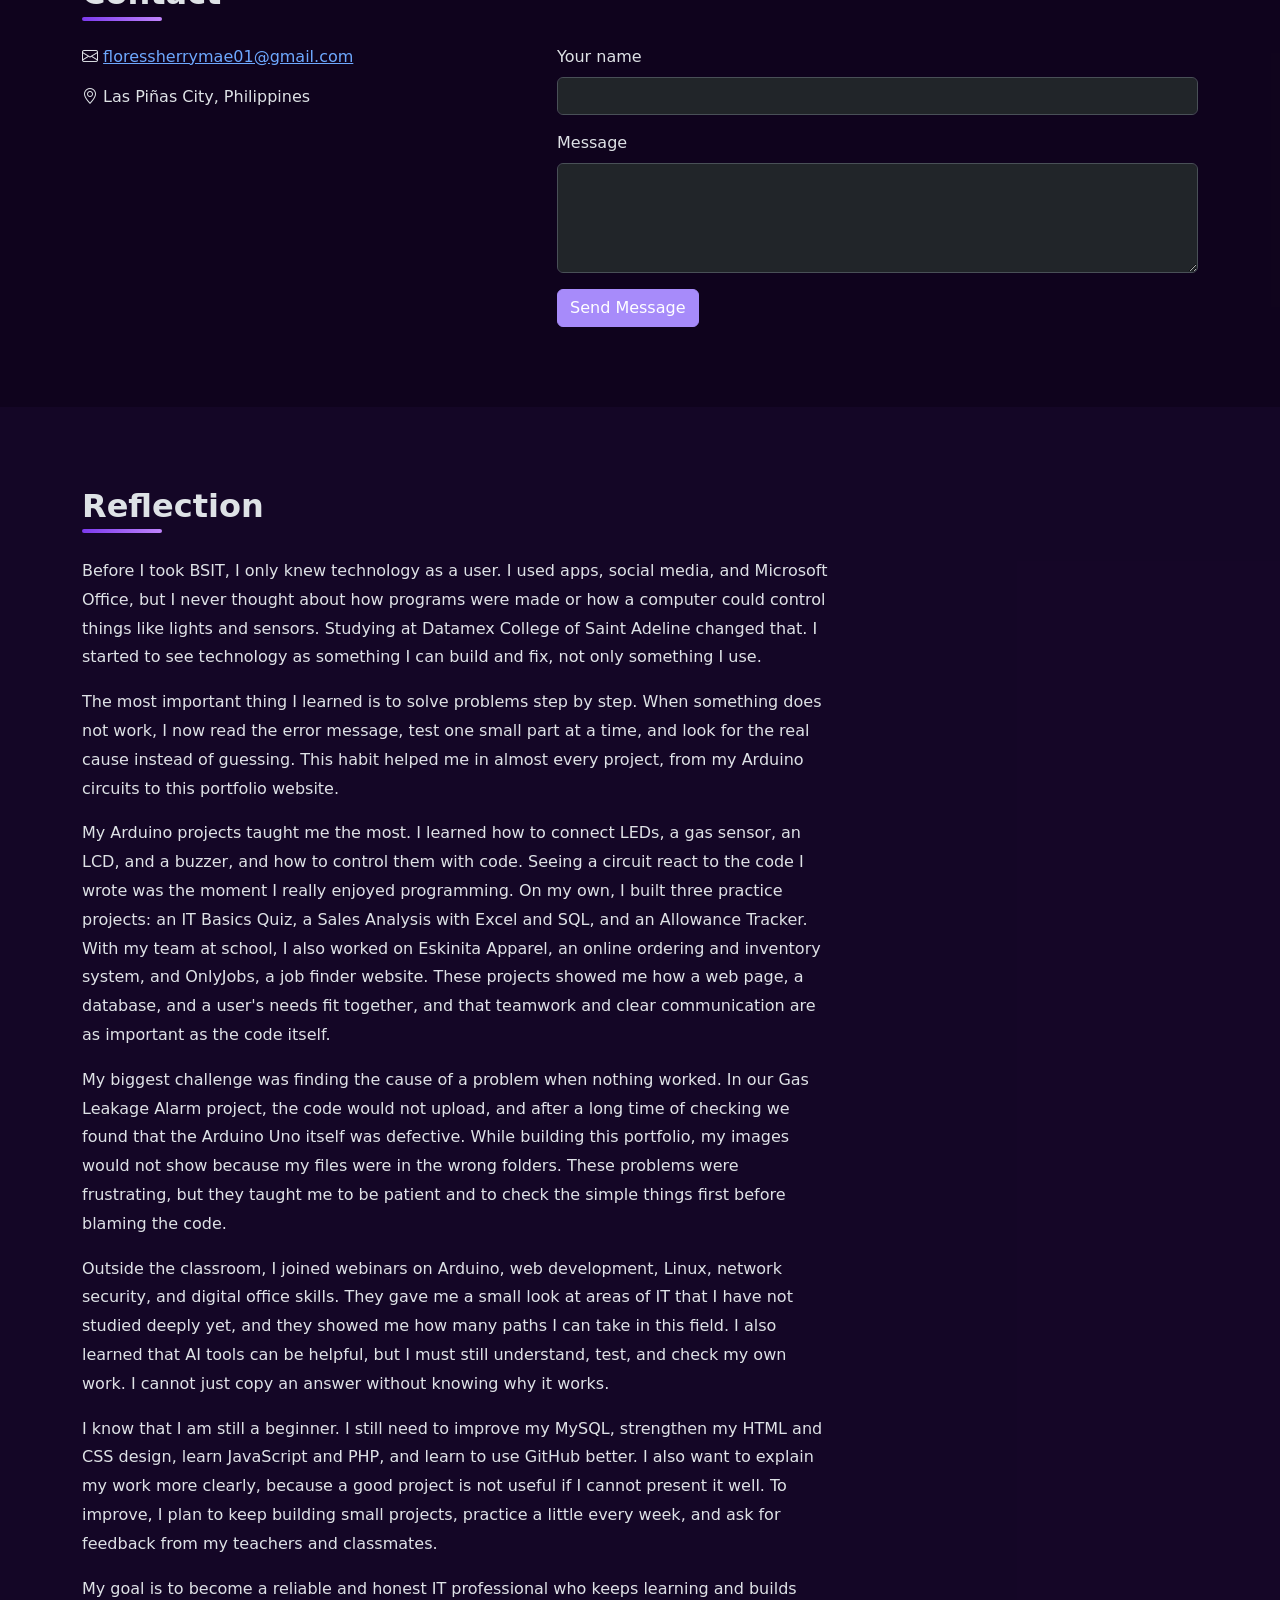
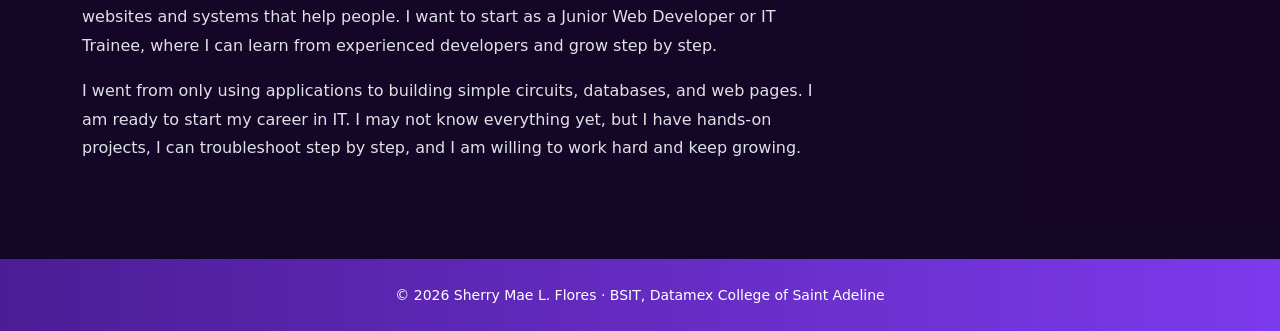
==== commit e2a8fec2: "Add View Code buttons and links to the three practice project repos Co-Authored-By: Claude Sonnet 5." ====
--- a/index.html
+++ b/index.html
@@ -171,6 +171,7 @@
                 <p class="small text-body-secondary">Tech: HTML, CSS, JavaScript</p>
                 <div class="mt-auto d-flex gap-2">
                   <a href="projects/it-quiz/index.html" class="btn btn-sm btn-accent" target="_blank" rel="noopener">View Project</a>
+                  <a href="https://github.com/floressherrymae01-netizen/it-basics-quiz" class="btn btn-sm btn-outline-secondary" target="_blank" rel="noopener"><i class="bi bi-github"></i> View Code</a>
                 </div>
               </div>
             </article>
@@ -191,6 +192,7 @@
                 <p class="small text-body-secondary">Tools: Excel (CSV), MySQL, HTML, CSS, JavaScript</p>
                 <div class="mt-auto d-flex gap-2">
                   <a href="projects/sales-analysis/index.html" class="btn btn-sm btn-accent" target="_blank" rel="noopener">View Project</a>
+                  <a href="https://github.com/floressherrymae01-netizen/sales-analysis" class="btn btn-sm btn-outline-secondary" target="_blank" rel="noopener"><i class="bi bi-github"></i> View Code</a>
                 </div>
               </div>
             </article>
@@ -211,6 +213,7 @@
                 <p class="small text-body-secondary">Tech: HTML, CSS, JavaScript</p>
                 <div class="mt-auto d-flex gap-2">
                   <a href="projects/allowance-tracker/index.html" class="btn btn-sm btn-accent" target="_blank" rel="noopener">View Project</a>
+                  <a href="https://github.com/floressherrymae01-netizen/allowance-tracker" class="btn btn-sm btn-outline-secondary" target="_blank" rel="noopener"><i class="bi bi-github"></i> View Code</a>
                 </div>
               </div>
             </article>
@@ -653,6 +656,9 @@
         </a>
         <ul class="list-group">
           <li class="list-group-item"><a href="https://github.com/floressherrymae01-netizen/portfolio" target="_blank" rel="noopener">portfolio</a>: source code of this website and my three practice projects (in the <code>projects</code> folder)</li>
+          <li class="list-group-item"><a href="https://github.com/floressherrymae01-netizen/it-basics-quiz" target="_blank" rel="noopener">it-basics-quiz</a>: 10-question IT quiz (practice project)</li>
+          <li class="list-group-item"><a href="https://github.com/floressherrymae01-netizen/sales-analysis" target="_blank" rel="noopener">sales-analysis</a>: sample sales data with SQL queries and a chart (practice project)</li>
+          <li class="list-group-item"><a href="https://github.com/floressherrymae01-netizen/allowance-tracker" target="_blank" rel="noopener">allowance-tracker</a>: income and expense tracker (practice project)</li>
           <li class="list-group-item"><a href="https://github.com/floressherrymae01-netizen/eskinita-apparel" target="_blank" rel="noopener">eskinita-apparel</a>: inventory and online ordering system (team capstone)</li>
           <li class="list-group-item"><a href="https://github.com/floressherrymae01-netizen/gas-leakage-alarm" target="_blank" rel="noopener">gas-leakage-alarm</a>: Arduino gas leak detector with source code</li>
           <li class="list-group-item"><a href="https://github.com/floressherrymae01-netizen/onlyjobs" target="_blank" rel="noopener">onlyjobs</a>: job finder website and login flowchart</li>
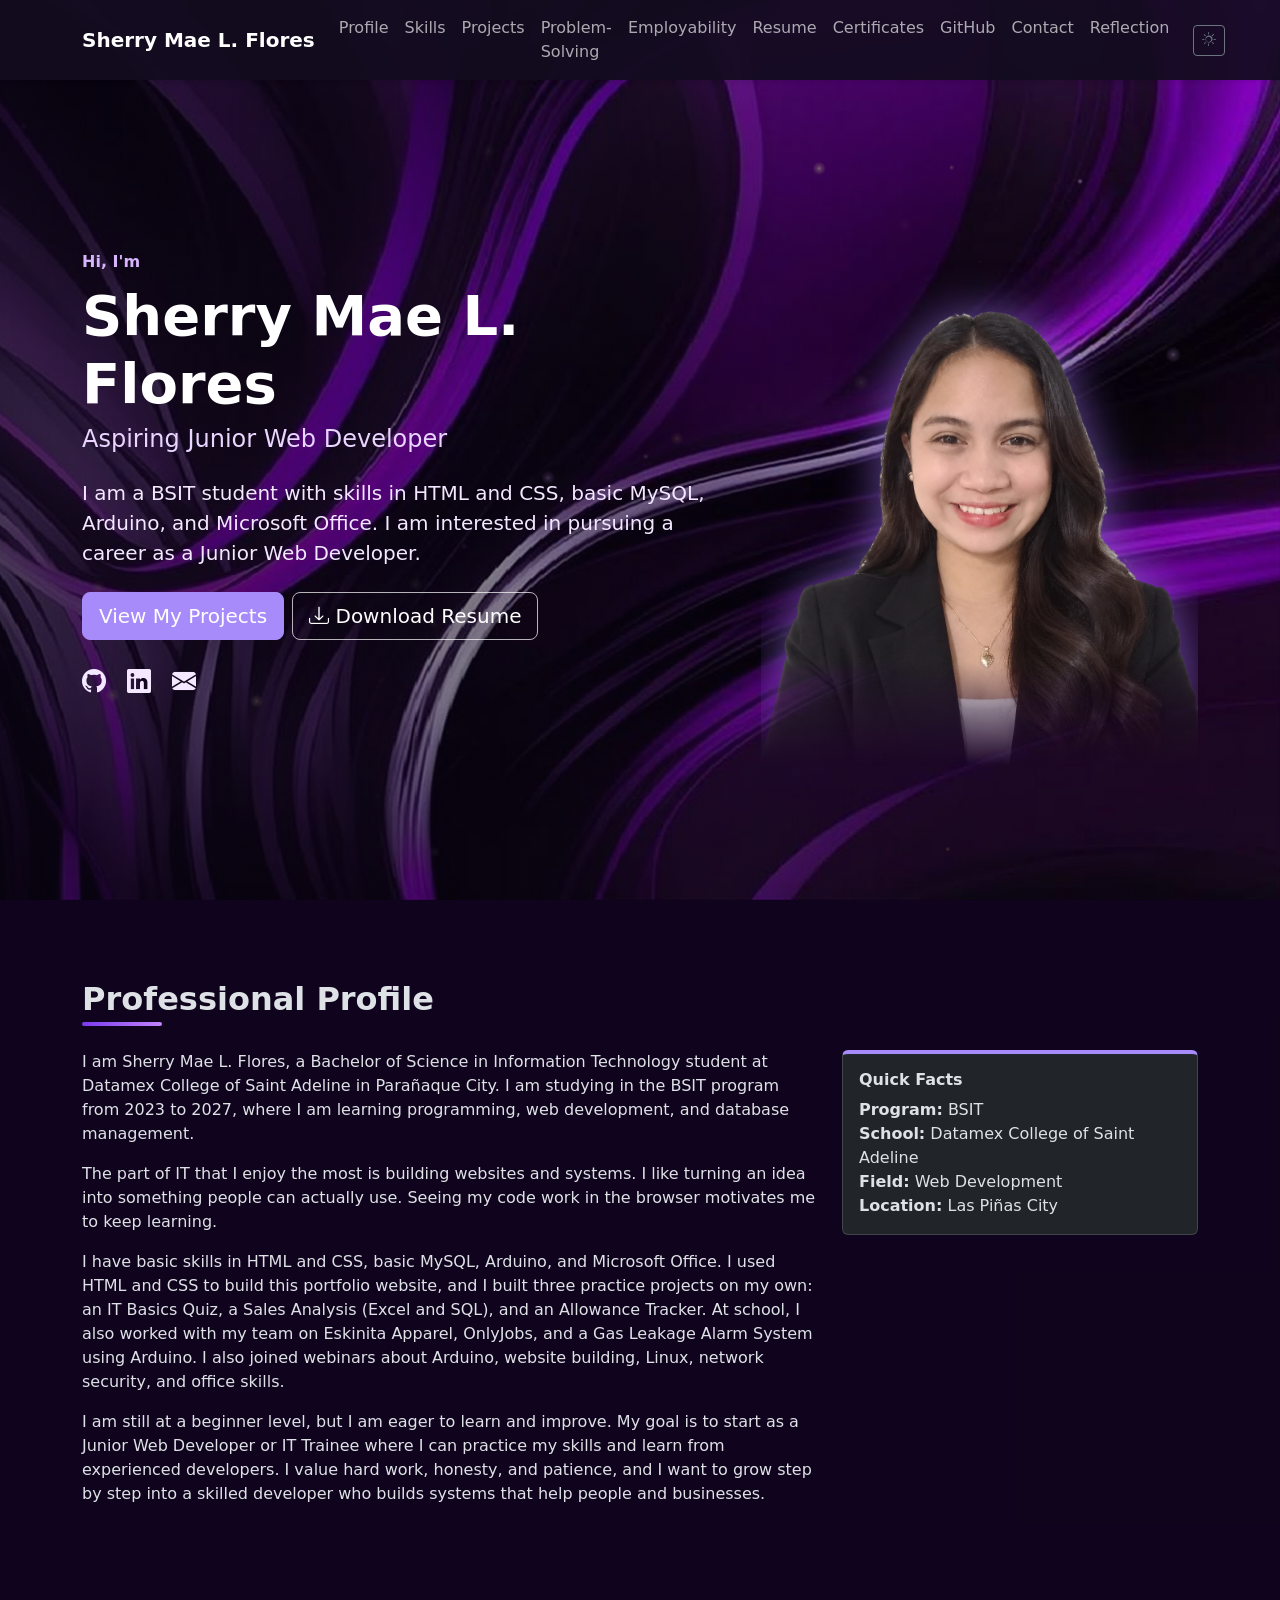
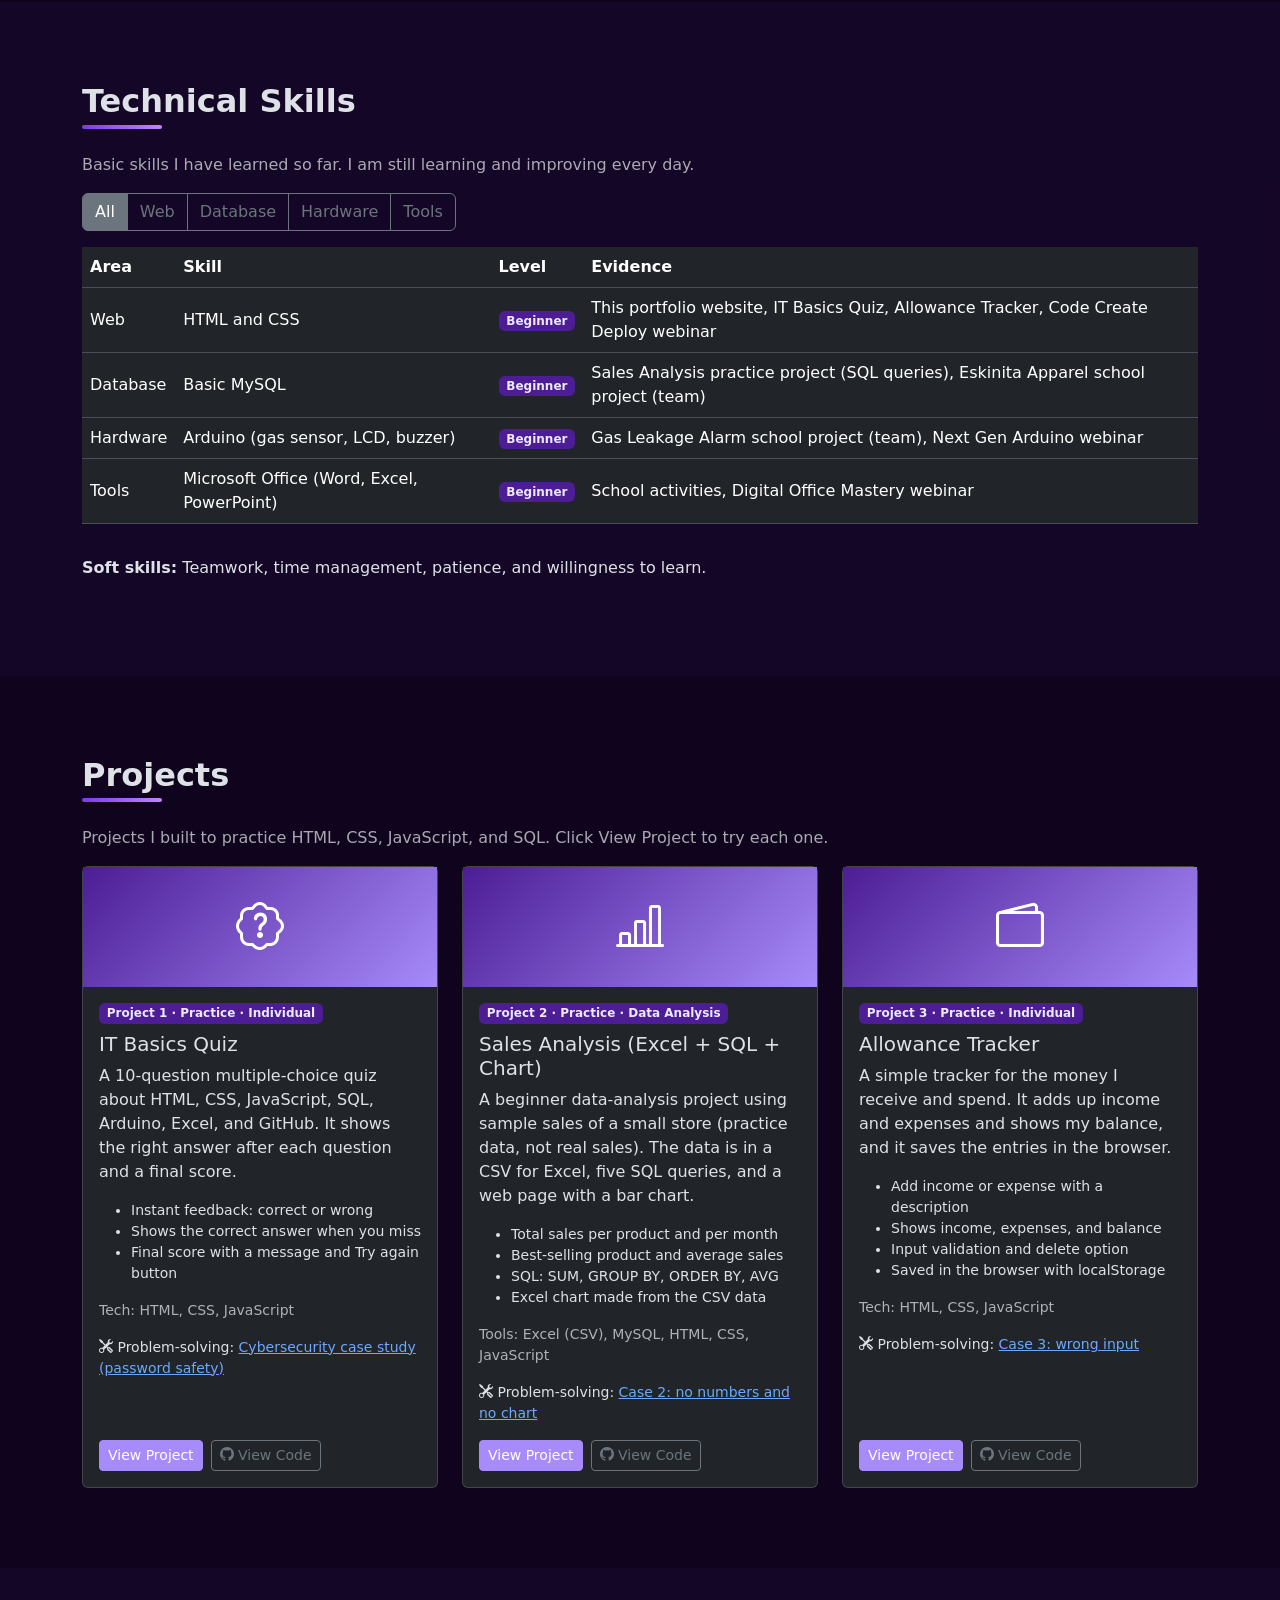
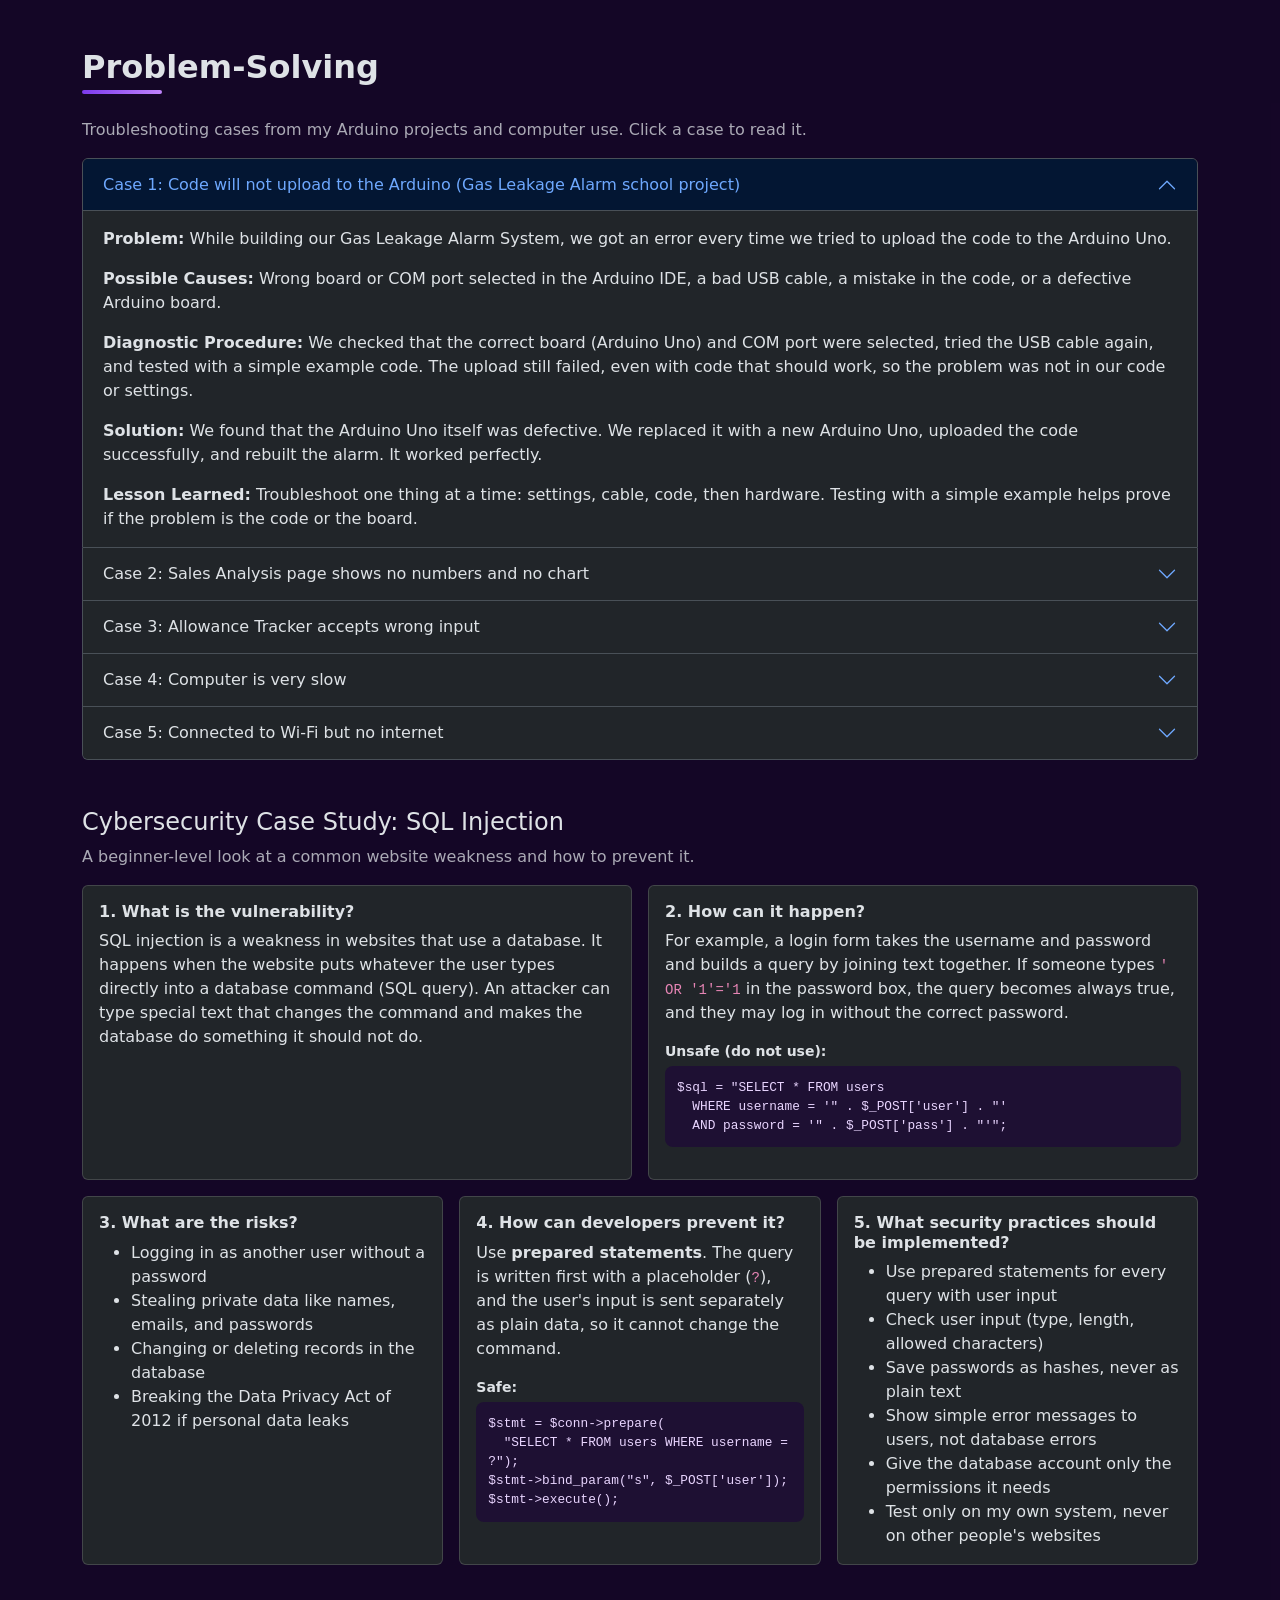
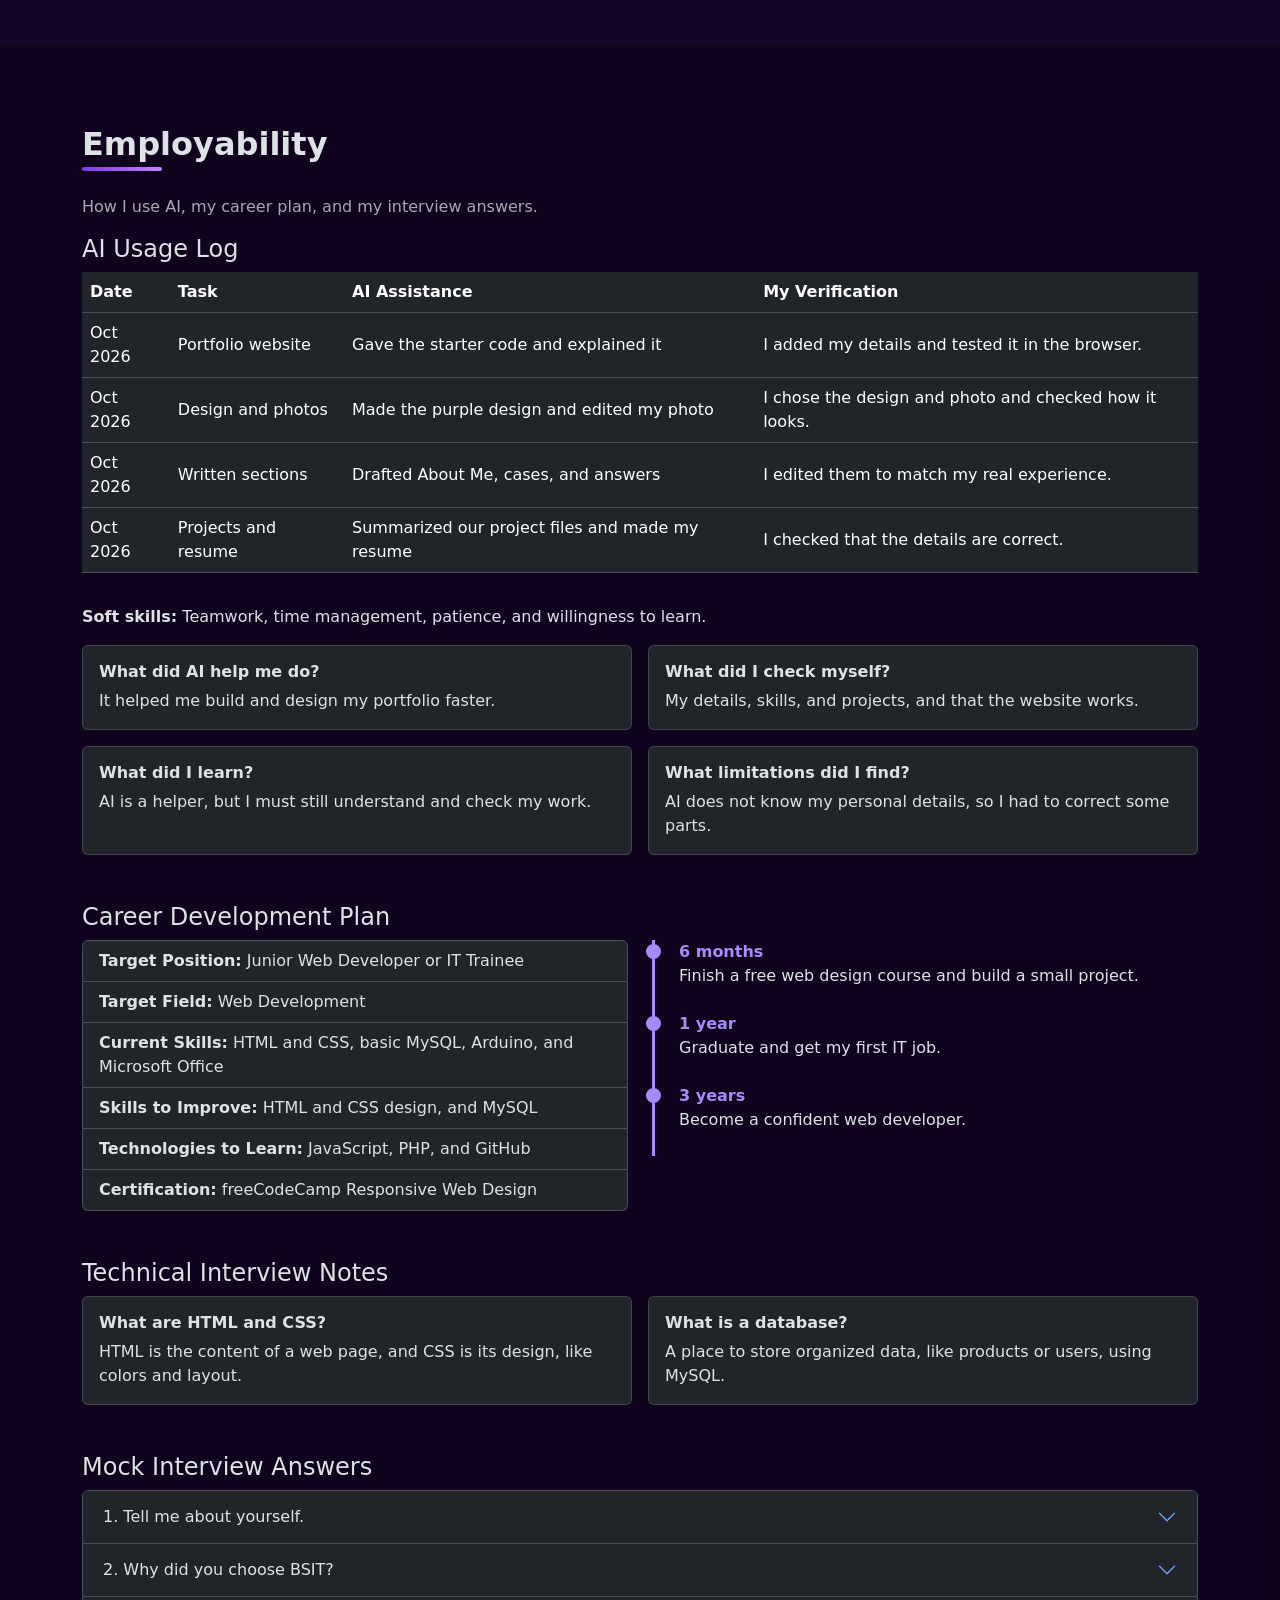
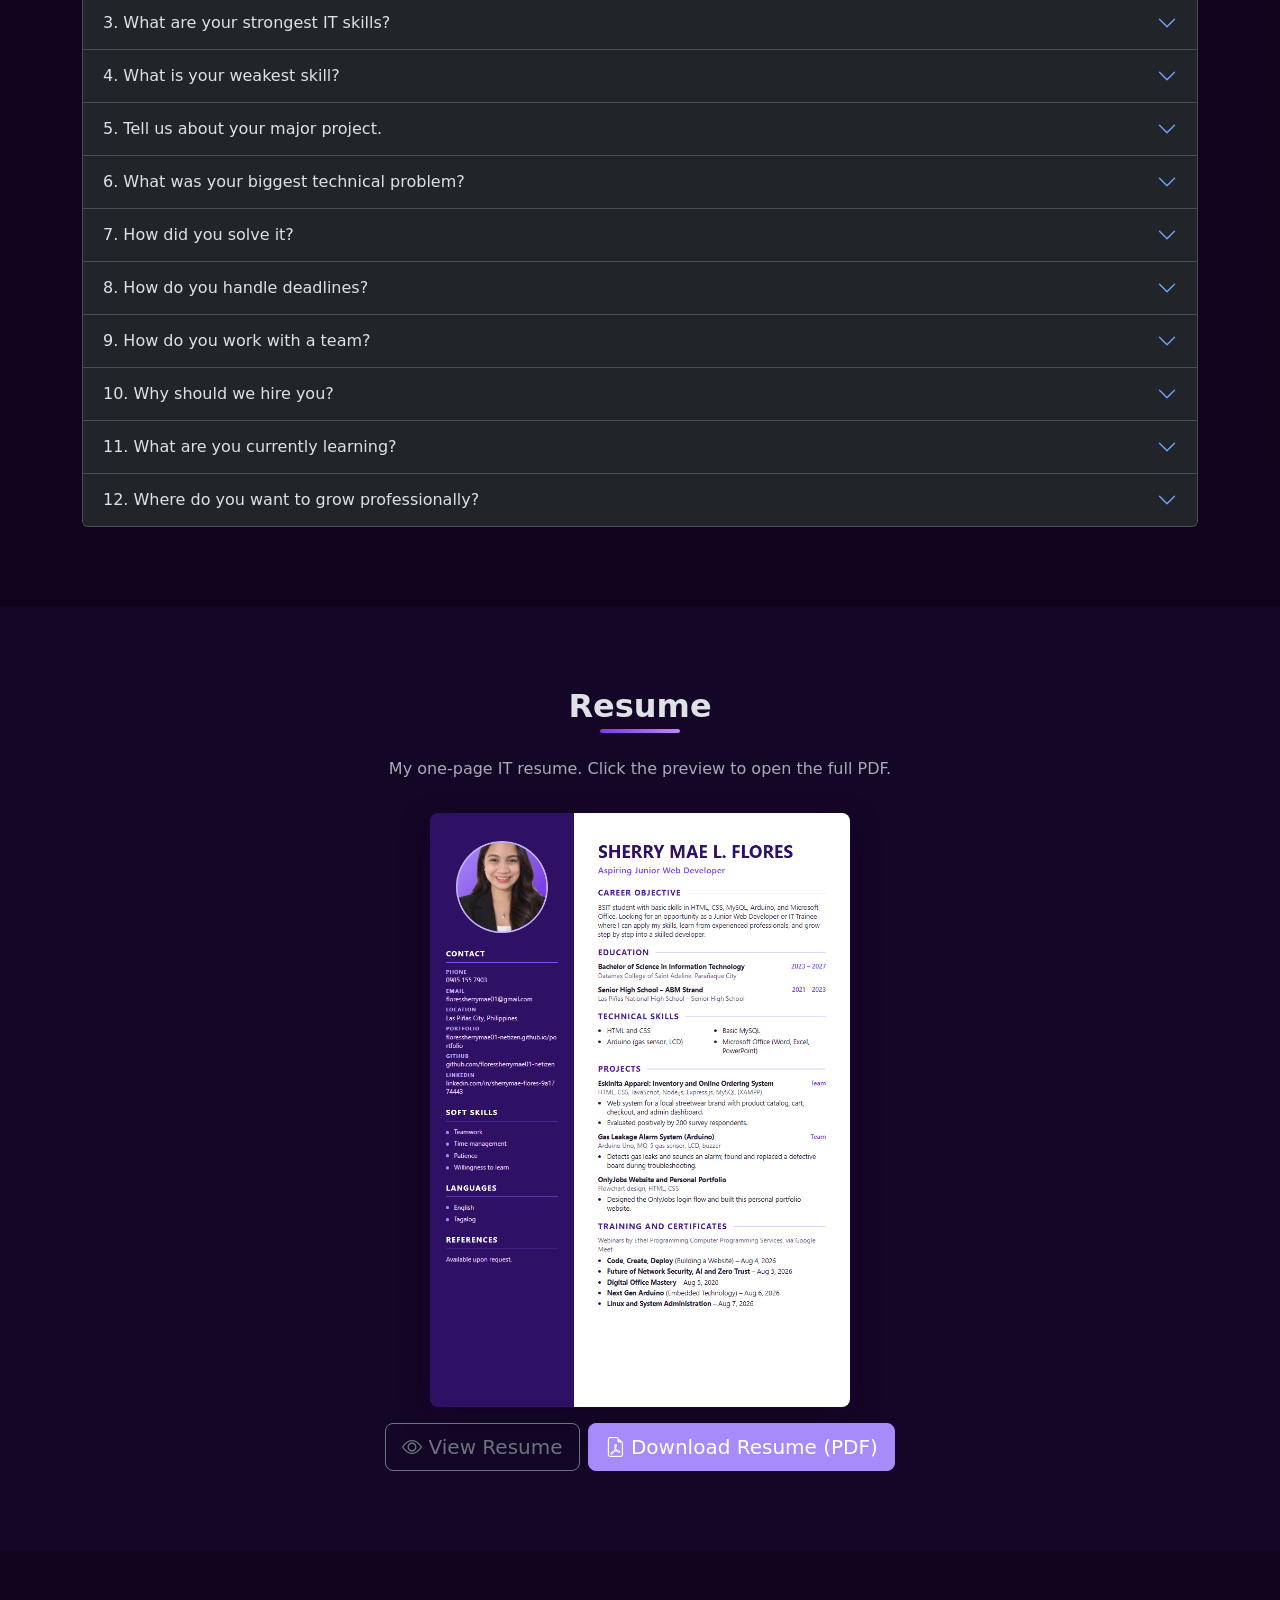
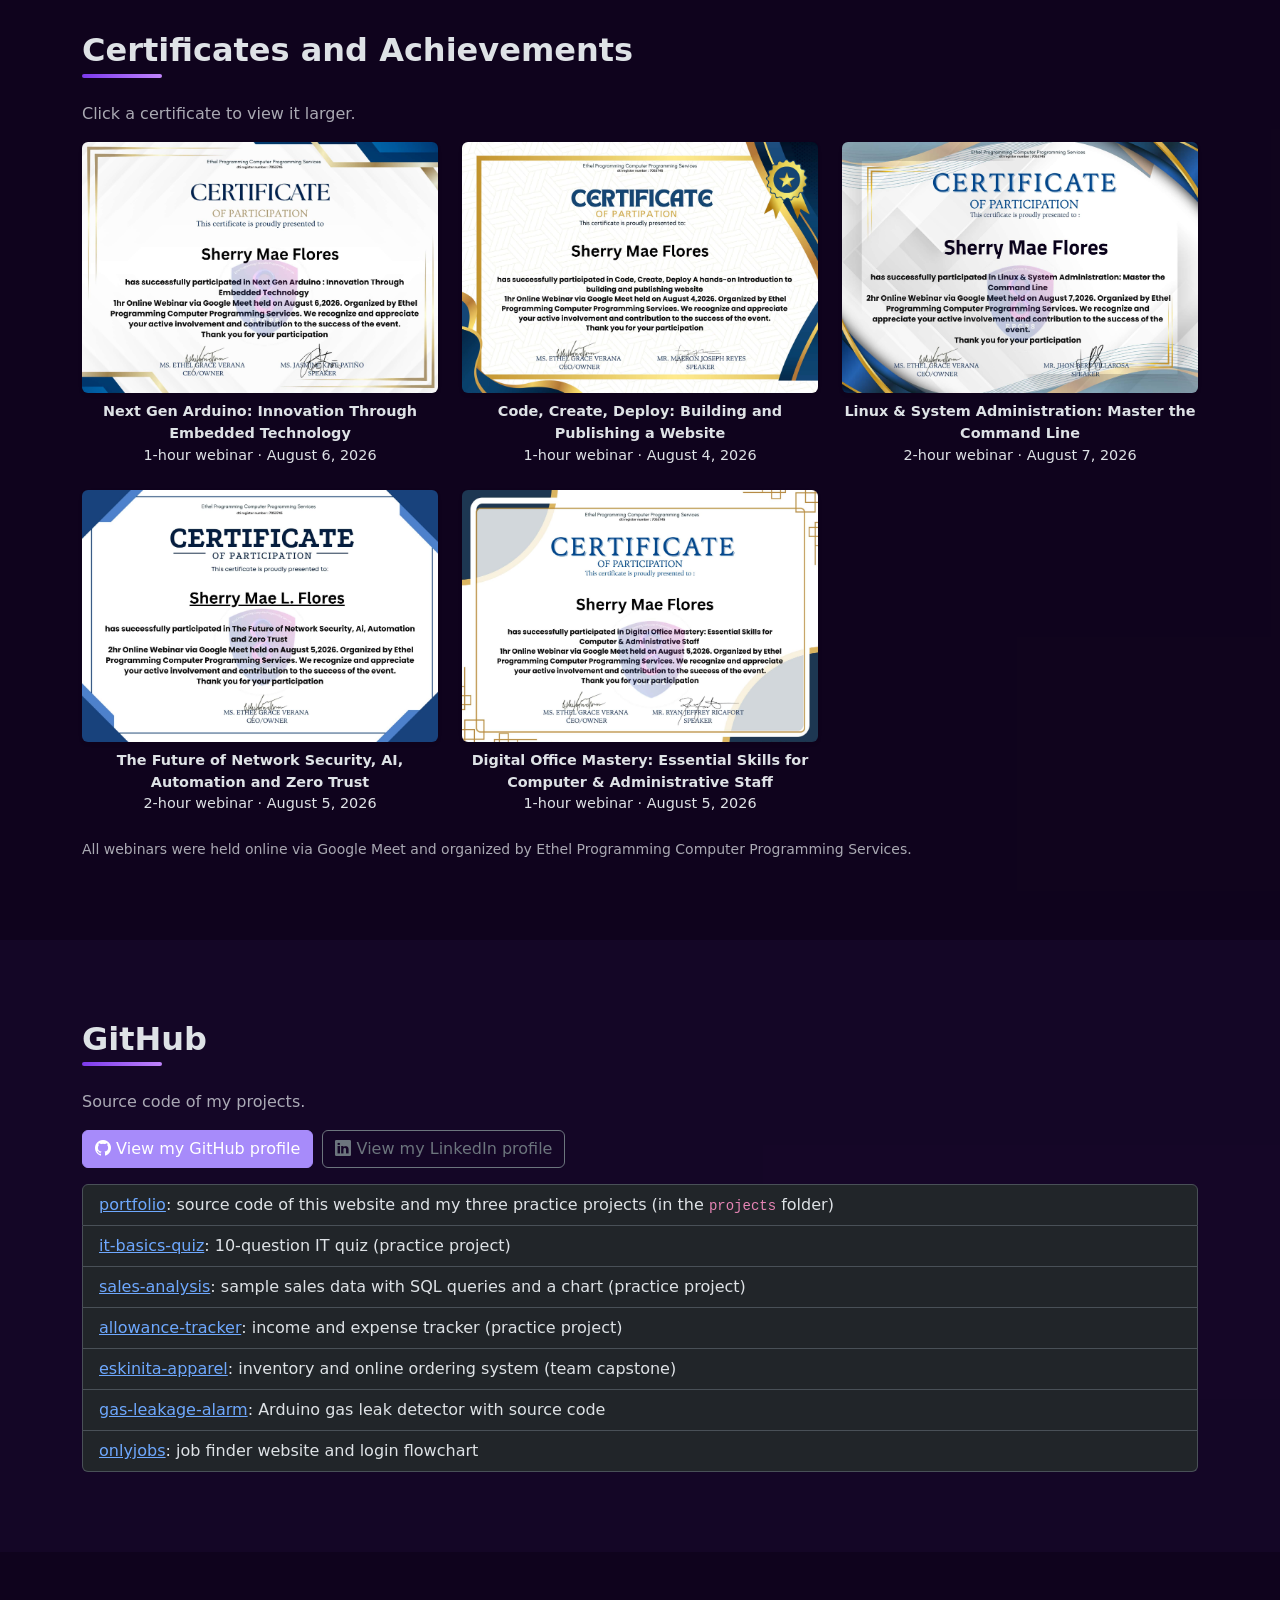
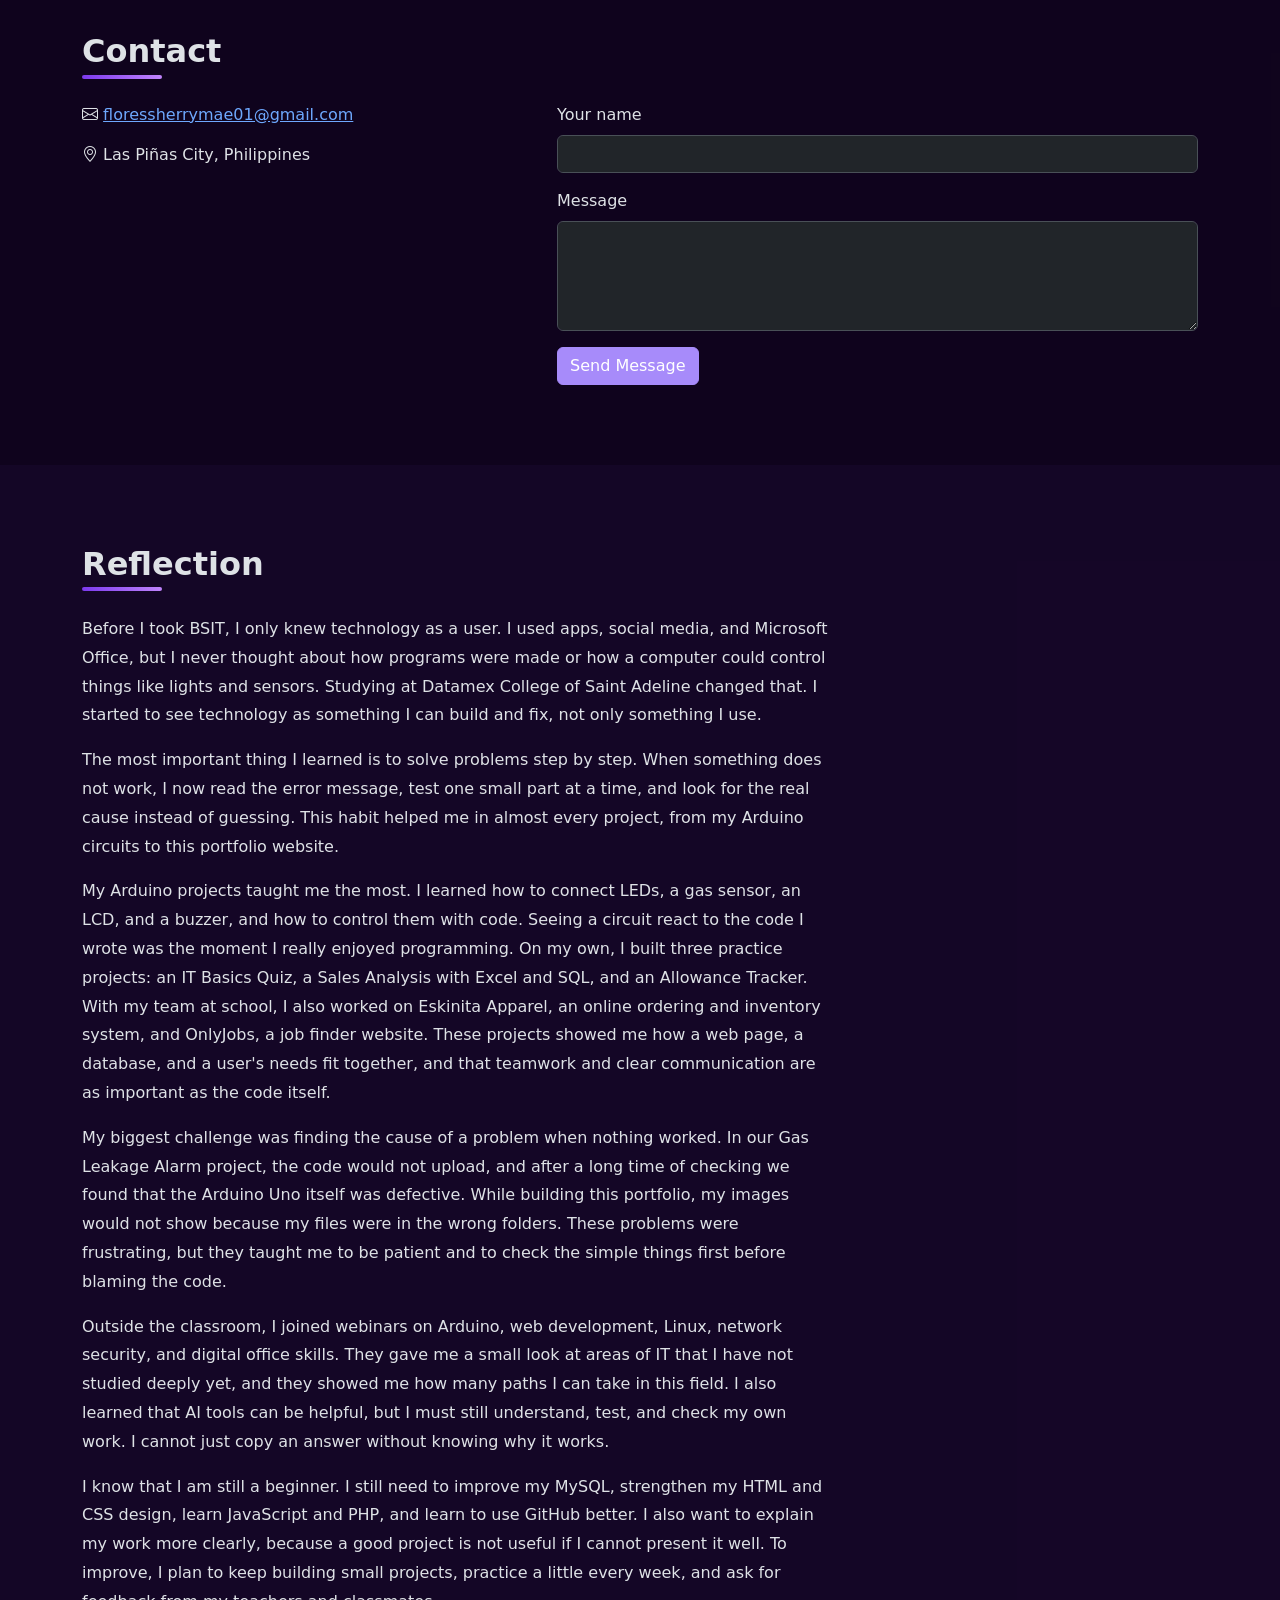
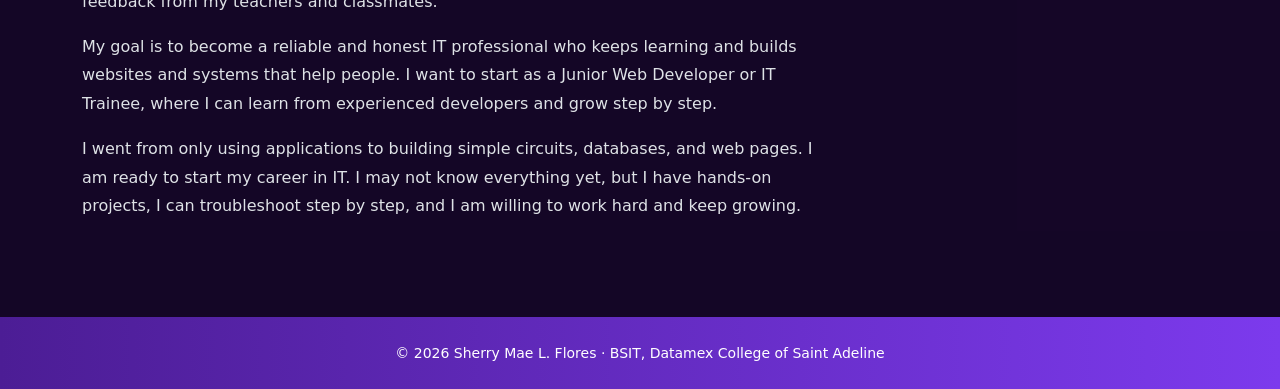
==== commit 34cc70f0: "Connect projects to Problem-Solving: project-based cases and links from project cards Co-Authored-By" ====
--- a/index.html
+++ b/index.html
@@ -169,6 +169,7 @@
                   <li>Final score with a message and Try again button</li>
                 </ul>
                 <p class="small text-body-secondary">Tech: HTML, CSS, JavaScript</p>
+                <p class="small mb-3"><i class="bi bi-tools"></i> Problem-solving: <a href="#cybersecurity" data-goto="cybersecurity">Cybersecurity case study (password safety)</a></p>
                 <div class="mt-auto d-flex gap-2">
                   <a href="projects/it-quiz/index.html" class="btn btn-sm btn-accent" target="_blank" rel="noopener">View Project</a>
                   <a href="https://github.com/floressherrymae01-netizen/it-basics-quiz" class="btn btn-sm btn-outline-secondary" target="_blank" rel="noopener"><i class="bi bi-github"></i> View Code</a>
@@ -190,6 +191,7 @@
                   <li>Excel chart made from the CSV data</li>
                 </ul>
                 <p class="small text-body-secondary">Tools: Excel (CSV), MySQL, HTML, CSS, JavaScript</p>
+                <p class="small mb-3"><i class="bi bi-tools"></i> Problem-solving: <a href="#problem-solving" data-case="case2">Case 2: no numbers and no chart</a></p>
                 <div class="mt-auto d-flex gap-2">
                   <a href="projects/sales-analysis/index.html" class="btn btn-sm btn-accent" target="_blank" rel="noopener">View Project</a>
                   <a href="https://github.com/floressherrymae01-netizen/sales-analysis" class="btn btn-sm btn-outline-secondary" target="_blank" rel="noopener"><i class="bi bi-github"></i> View Code</a>
@@ -211,6 +213,7 @@
                   <li>Saved in the browser with localStorage</li>
                 </ul>
                 <p class="small text-body-secondary">Tech: HTML, CSS, JavaScript</p>
+                <p class="small mb-3"><i class="bi bi-tools"></i> Problem-solving: <a href="#problem-solving" data-case="case3">Case 3: wrong input</a></p>
                 <div class="mt-auto d-flex gap-2">
                   <a href="projects/allowance-tracker/index.html" class="btn btn-sm btn-accent" target="_blank" rel="noopener">View Project</a>
                   <a href="https://github.com/floressherrymae01-netizen/allowance-tracker" class="btn btn-sm btn-outline-secondary" target="_blank" rel="noopener"><i class="bi bi-github"></i> View Code</a>
@@ -250,37 +253,39 @@
           </div>
 
           <!-- CASE 2 -->
-          <div class="accordion-item">
+          <div class="accordion-item" id="case2-item">
             <h3 class="accordion-header">
               <button class="accordion-button collapsed" type="button" data-bs-toggle="collapse" data-bs-target="#case2">
-                Case 2: LED does not light up in my Arduino circuit
+                Case 2: Sales Analysis page shows no numbers and no chart
               </button>
             </h3>
             <div id="case2" class="accordion-collapse collapse" data-bs-parent="#casesAccordion">
               <div class="accordion-body">
-                <p><strong>Problem:</strong> The code uploaded without errors, but the LED did not turn on.</p>
-                <p><strong>Possible Causes:</strong> LED placed backwards, wrong pin number in the code, loose jumper wire, missing resistor, or a damaged LED.</p>
-                <p><strong>Diagnostic Procedure:</strong> I compared the pin number in my code with the pin where the wire was connected. I checked the LED direction: the long leg (positive) must go to the Arduino pin and the short leg (negative) to GND. I also tested the LED with the simple Blink example.</p>
-                <p><strong>Solution:</strong> The LED was placed backwards and the code used pin 12 while my wire was on pin 13. I flipped the LED and changed the code to the correct pin. The LED turned on.</p>
-                <p class="mb-0"><strong>Lesson Learned:</strong> The code and the wiring must match. Testing with a simple example helps me find out if the problem is in the hardware or the code.</p>
+                <p><strong>Problem:</strong> When I first opened my Sales Analysis project, the summary cards were empty and the bar chart did not appear.</p>
+                <p><strong>Possible Causes:</strong> Wrong file path to <code>script.js</code>, an error in the JavaScript code, the sales data list was empty or in the wrong format, or the browser was showing an old version of the page.</p>
+                <p><strong>Diagnostic Procedure:</strong> I checked that <code>script.js</code> and <code>style.css</code> loaded, and looked for error messages in the browser. There were none, so I checked the data list in the page and found that it was empty. I compared it with <code>sales.csv</code>, which has 15 rows.</p>
+                <p><strong>Solution:</strong> I put the 15 rows from <code>sales.csv</code> into the data list and reloaded the page. The totals and the chart appeared. I confirmed the result by adding the numbers myself: the total sales of PHP 21,425 matched.</p>
+                <p class="mb-2"><strong>Lesson Learned:</strong> When a page is blank, check the data before blaming the code. Compare the result with a manual calculation.</p>
+                <p class="small mb-0">Related project: <a href="#projects" data-goto="projects">Sales Analysis</a></p>
               </div>
             </div>
           </div>
 
           <!-- CASE 3 -->
-          <div class="accordion-item">
+          <div class="accordion-item" id="case3-item">
             <h3 class="accordion-header">
               <button class="accordion-button collapsed" type="button" data-bs-toggle="collapse" data-bs-target="#case3">
-                Case 3: Sensor gives wrong or strange readings
+                Case 3: Allowance Tracker accepts wrong input
               </button>
             </h3>
             <div id="case3" class="accordion-collapse collapse" data-bs-parent="#casesAccordion">
               <div class="accordion-body">
-                <p><strong>Problem:</strong> My sensor showed random numbers that did not change correctly, even when I covered it or moved it.</p>
-                <p><strong>Possible Causes:</strong> Loose wires, sensor connected to the wrong pin, missing GND or power connection, or wrong code for reading the sensor.</p>
-                <p><strong>Diagnostic Procedure:</strong> I opened the Serial Monitor to see the values from the sensor. I checked that VCC was connected to 5V, GND to GND, and the signal wire to the pin used in the code. I pressed each wire on the breadboard to see if the values changed.</p>
-                <p><strong>Solution:</strong> The GND wire was loose on the breadboard. After I pushed it in firmly, the readings became stable and changed correctly.</p>
-                <p class="mb-0"><strong>Lesson Learned:</strong> The Serial Monitor is very useful for troubleshooting because it shows what the Arduino is actually reading. Loose wires can cause random values.</p>
+                <p><strong>Problem:</strong> A tracker can break if the user leaves a field empty or types a zero amount. It would add blank entries and give a wrong balance.</p>
+                <p><strong>Possible Causes:</strong> No checking of the input before adding it, a text typed in the amount box, or an amount of zero or less.</p>
+                <p><strong>Diagnostic Procedure:</strong> I tested the form with wrong input: an empty description, an amount of 0, and an expense bigger than the income. I watched the balance each time.</p>
+                <p><strong>Solution:</strong> I added input checking in <code>script.js</code>. The form now shows a message if the description is empty or the amount is not greater than 0. The balance turns red when it is negative. After the fix, I tested again: PHP 1,000.00 income minus PHP 150.50 and PHP 50.00 expenses gave PHP 799.50.</p>
+                <p class="mb-2"><strong>Lesson Learned:</strong> Test with wrong input, not only correct input. Always check what the user types before using it.</p>
+                <p class="small mb-0">Related project: <a href="#projects" data-goto="projects">Allowance Tracker</a></p>
               </div>
             </div>
           </div>
@@ -323,7 +328,7 @@
         </div>
 
         <!-- ============ CYBERSECURITY CASE STUDY (STEP 18) ============ -->
-        <h3 class="h4 mt-5">Cybersecurity Case Study: SQL Injection</h3>
+        <h3 class="h4 mt-5" id="cybersecurity">Cybersecurity Case Study: SQL Injection</h3>
         <p class="text-body-secondary">A beginner-level look at a common website weakness and how to prevent it.</p>
         <div class="row g-3">
           <div class="col-md-6"><div class="card h-100"><div class="card-body">
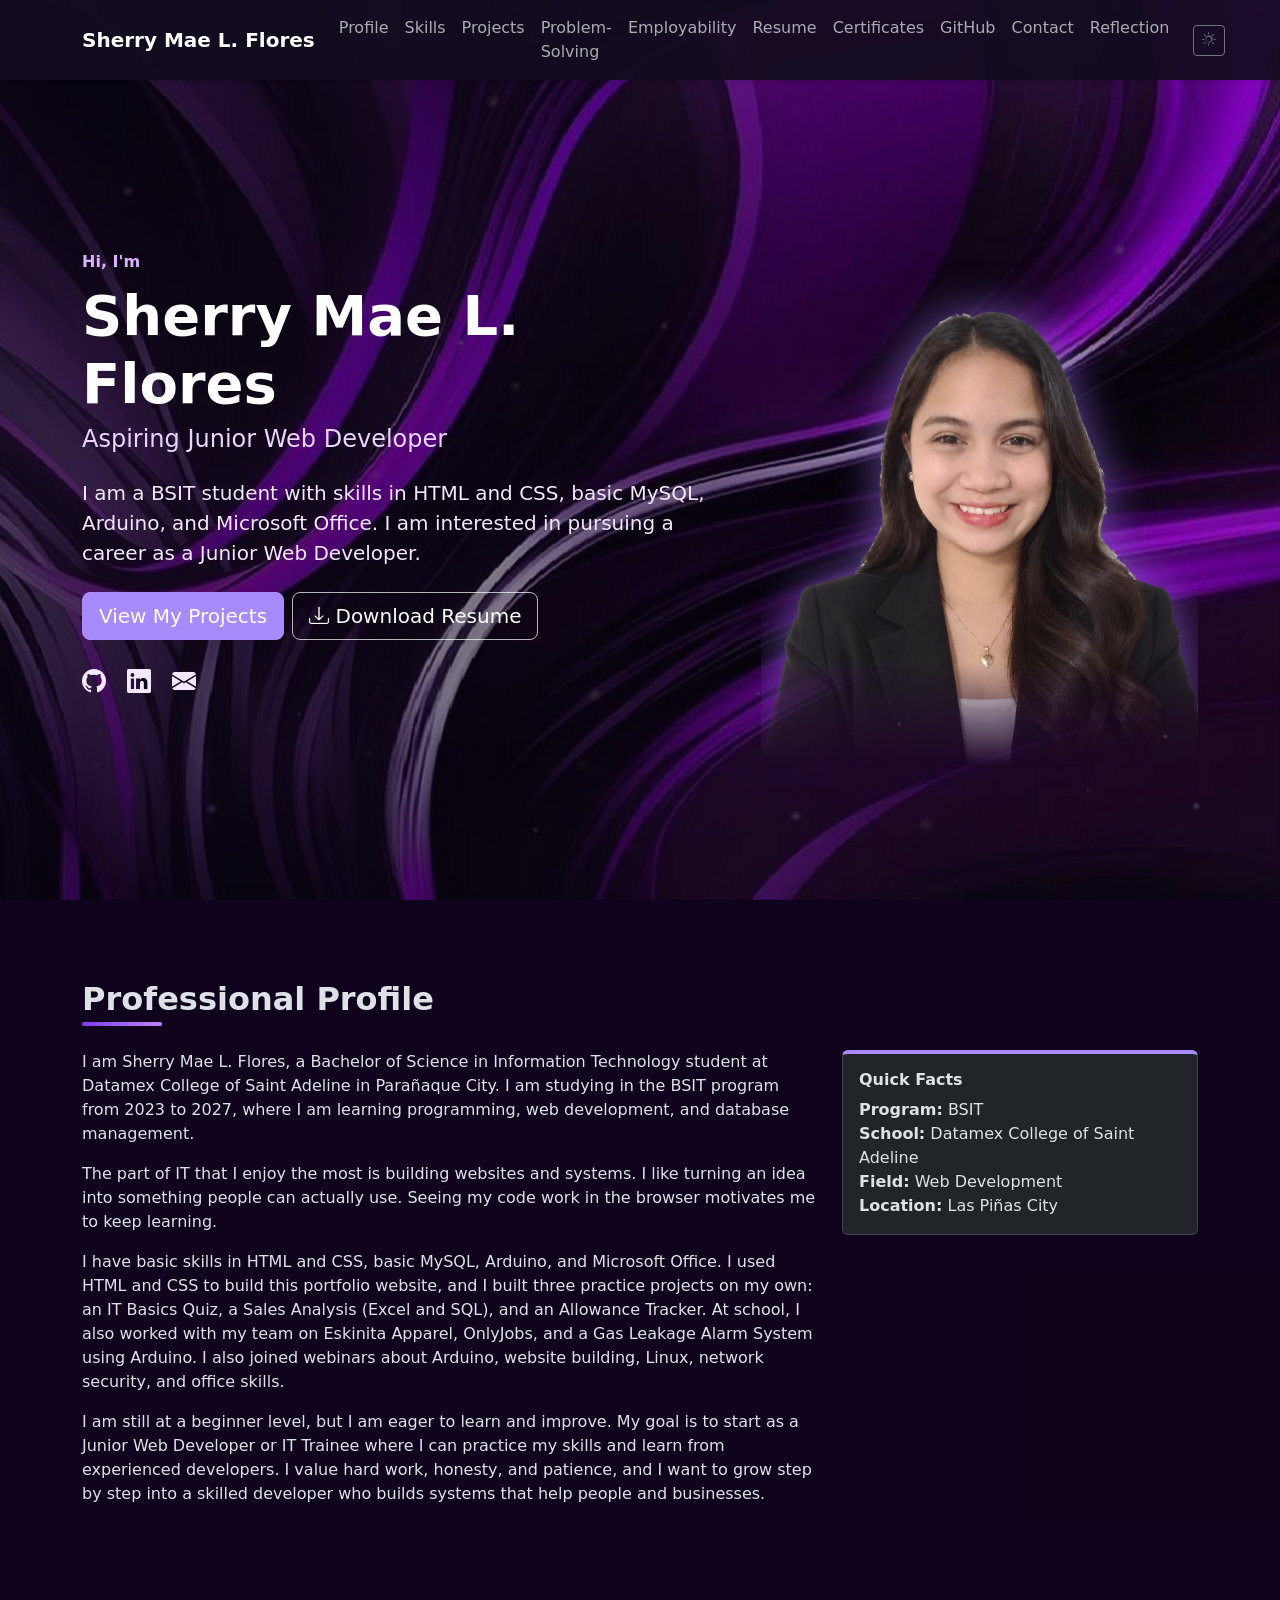
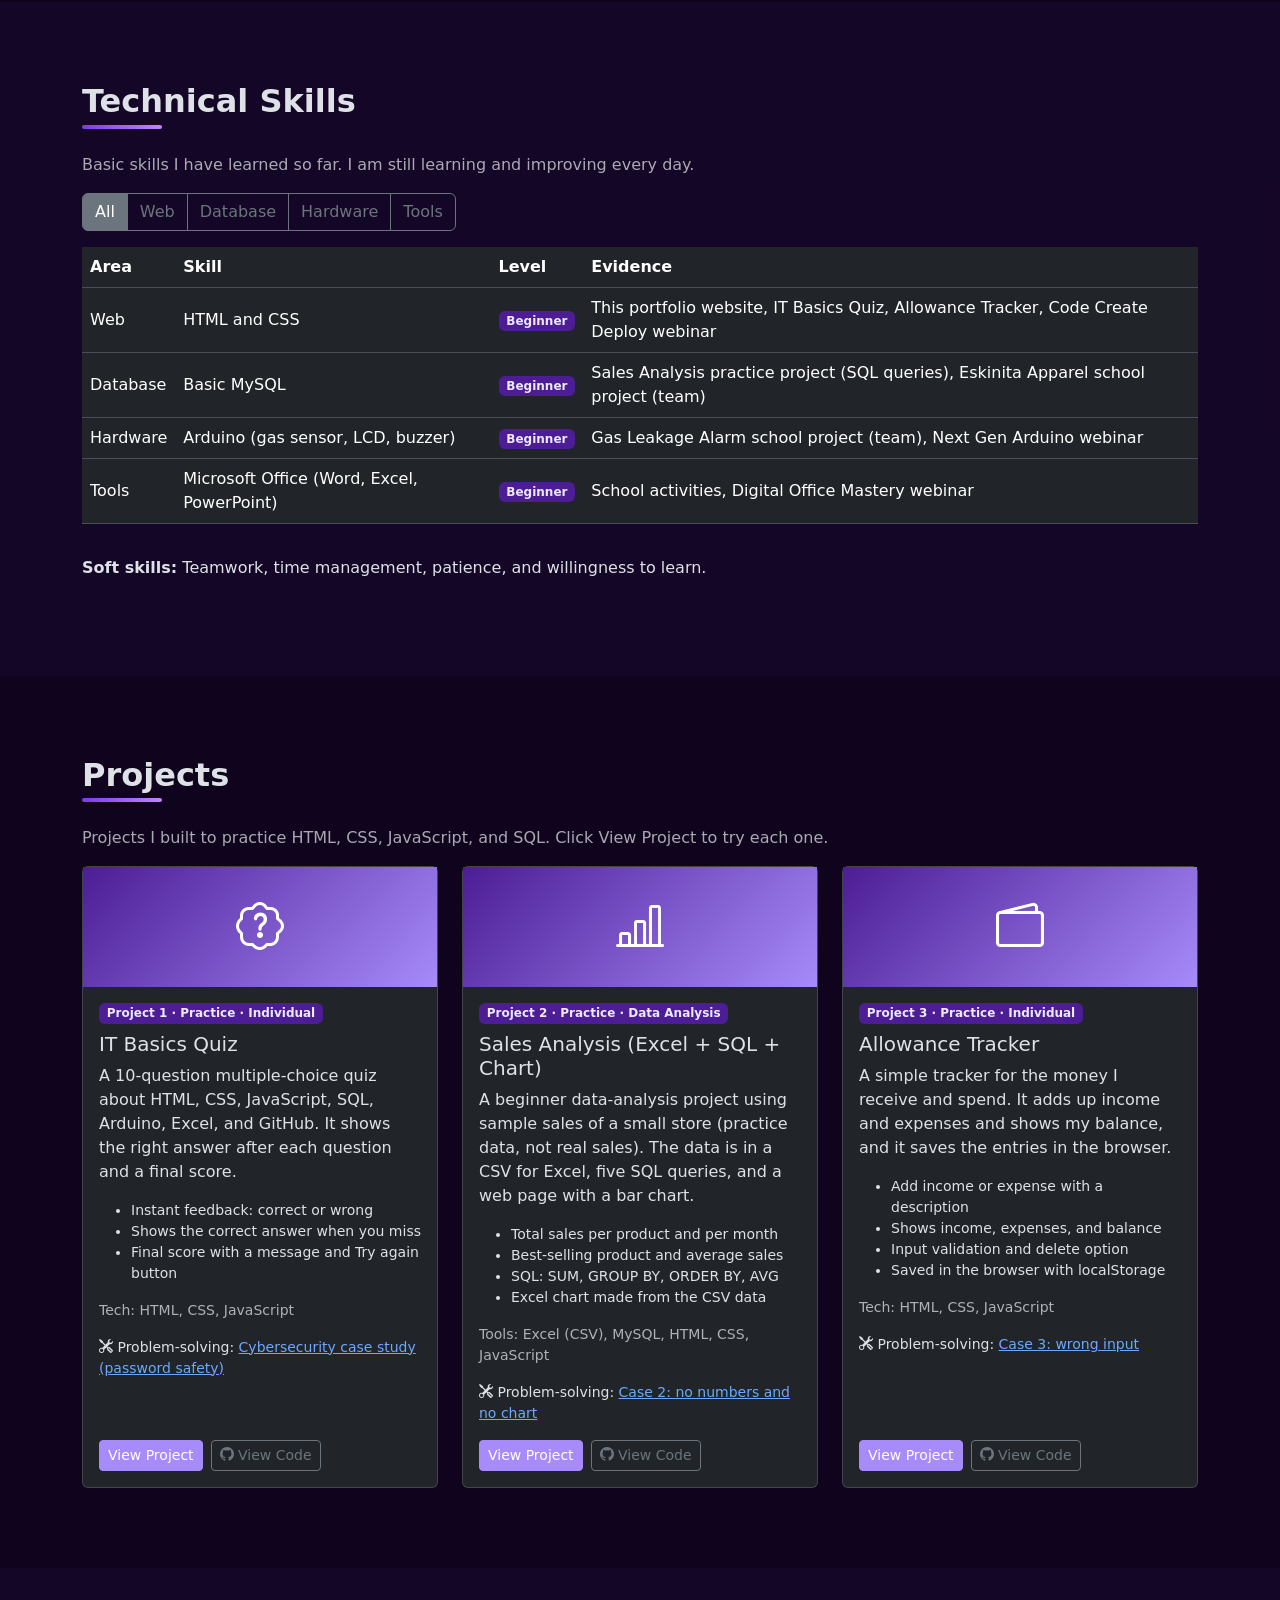
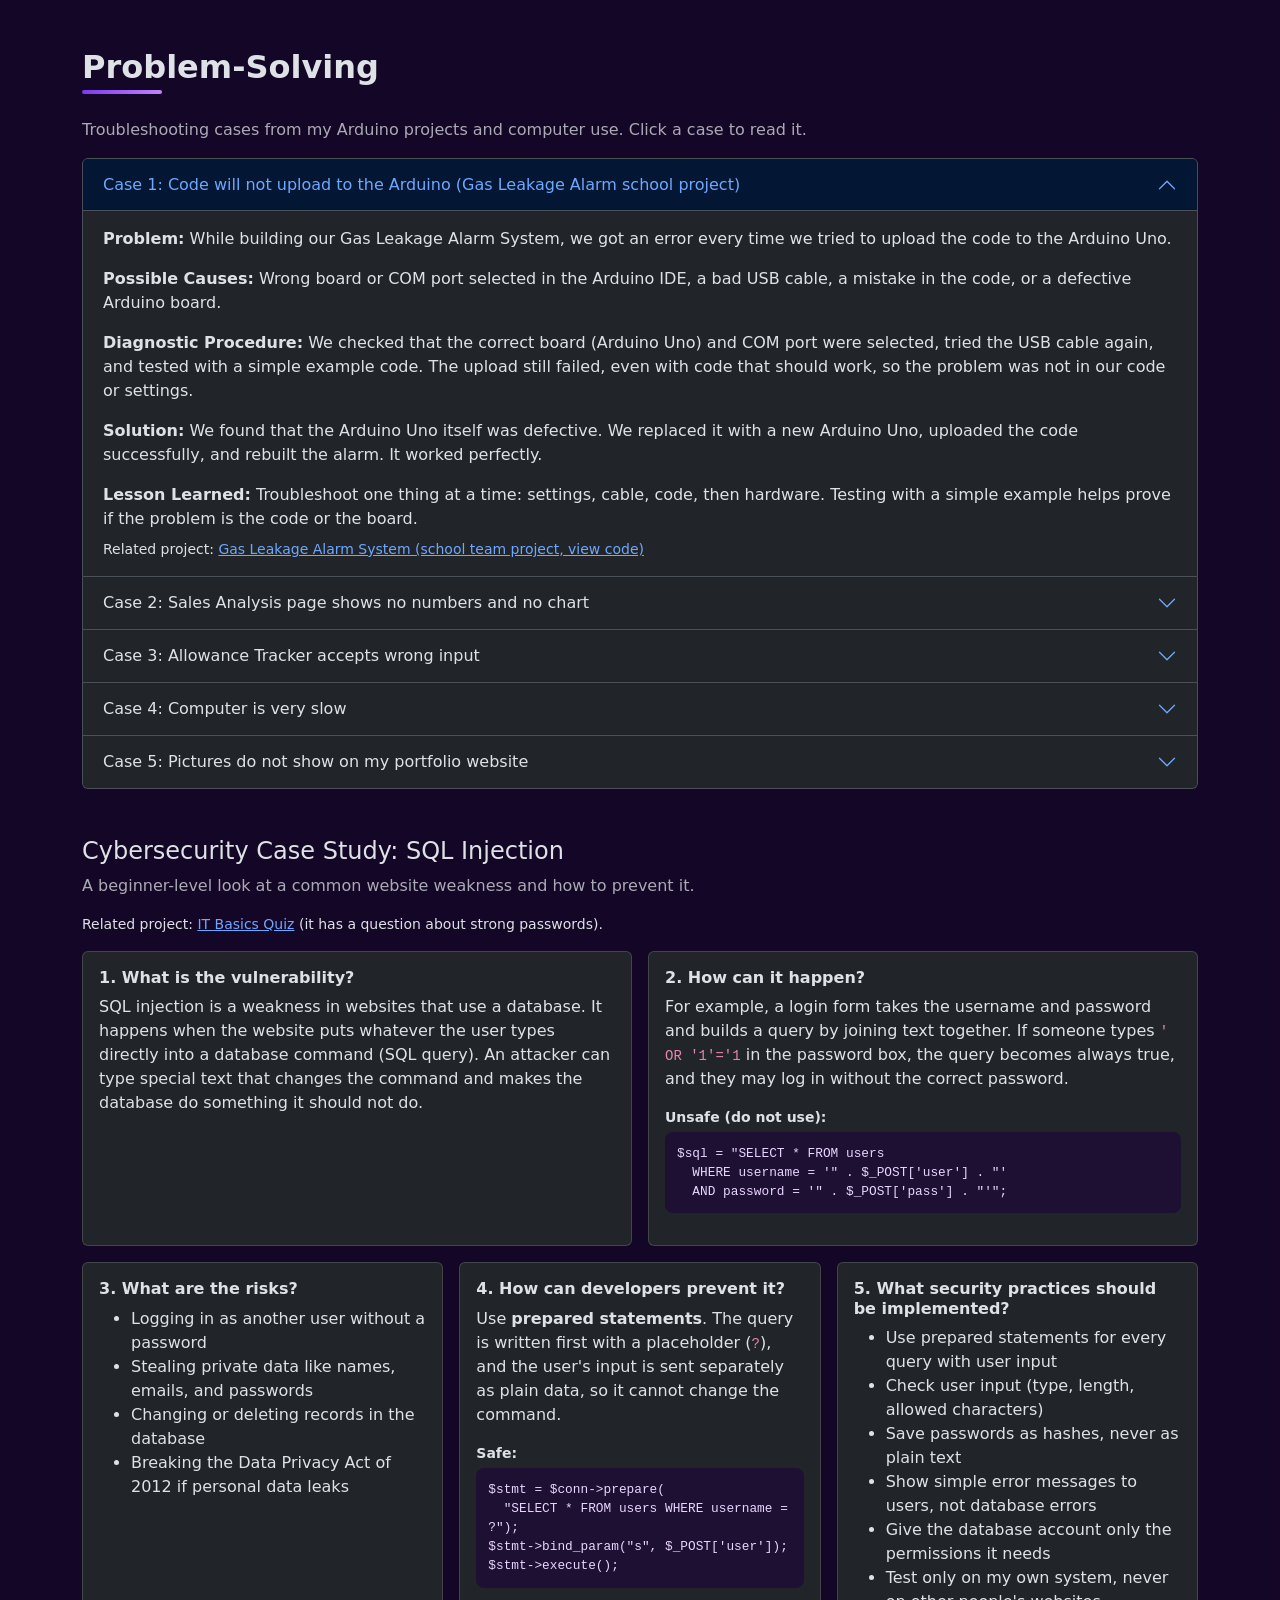
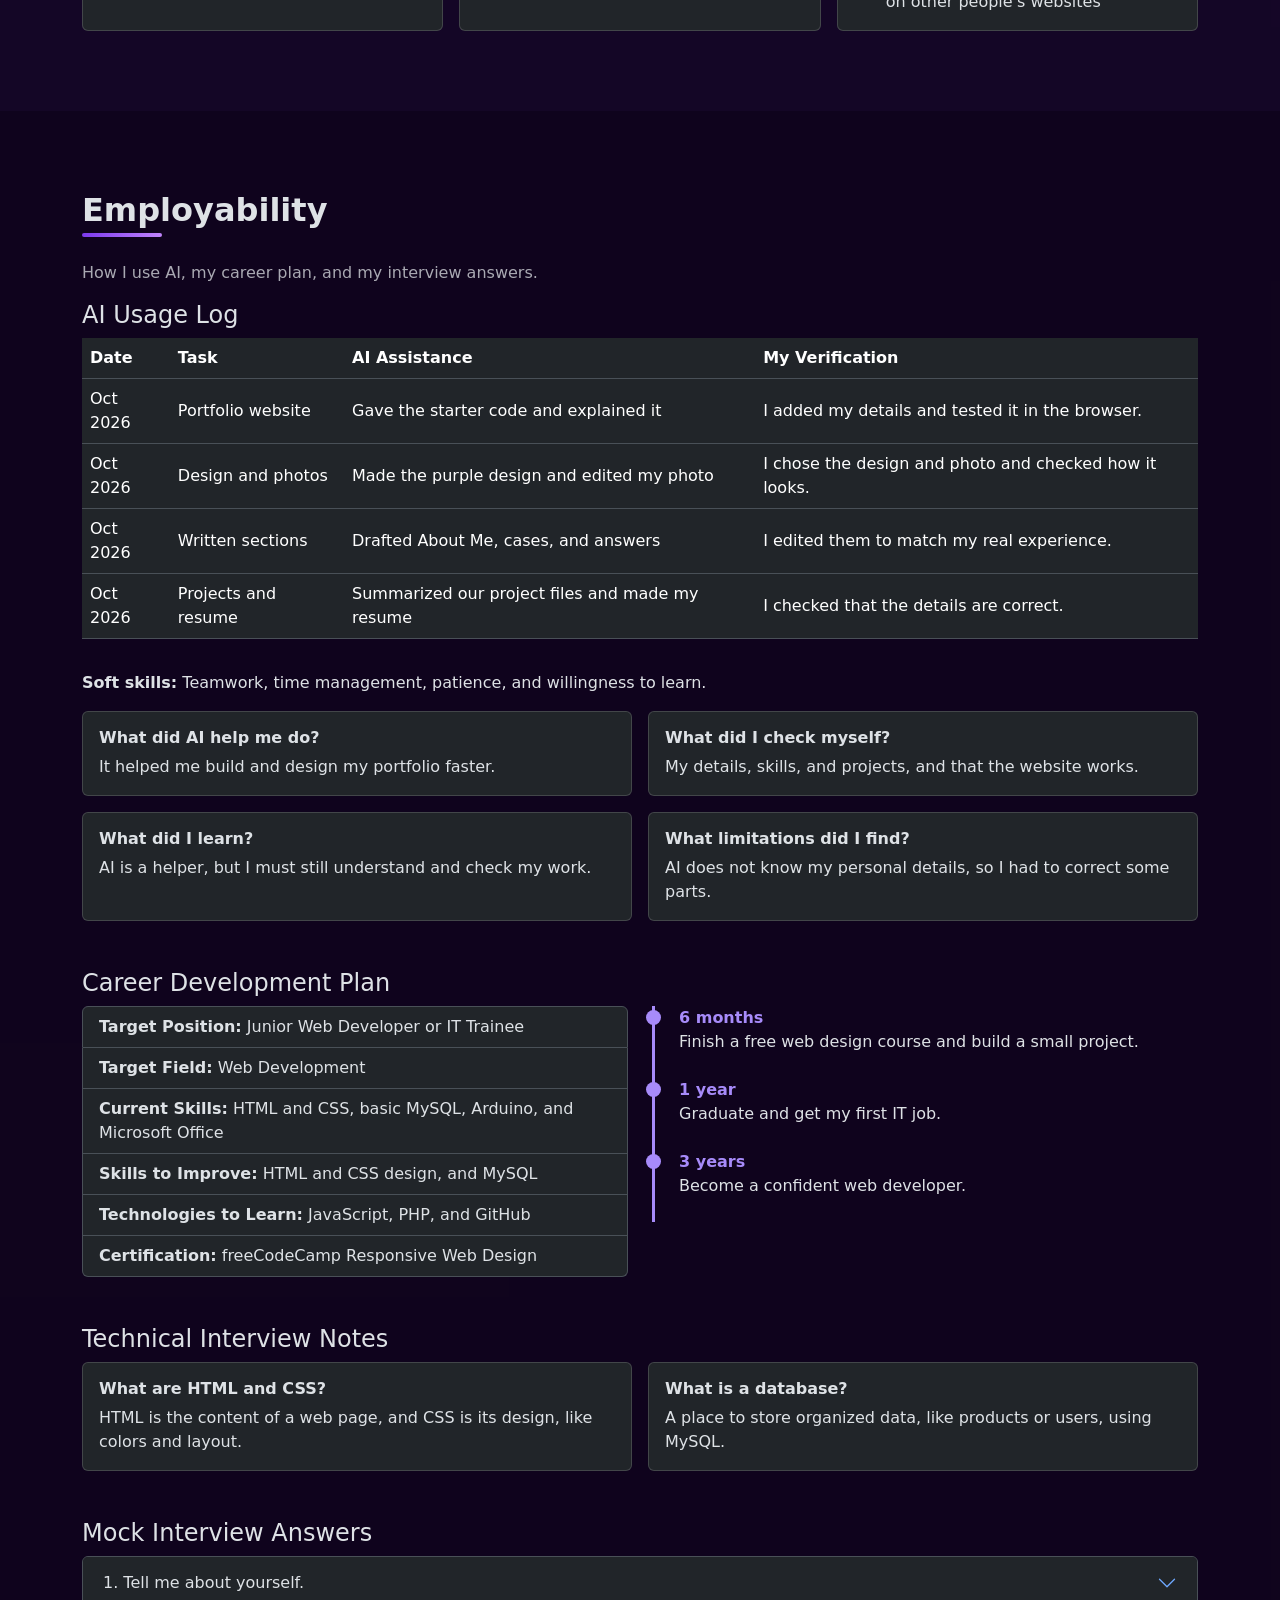
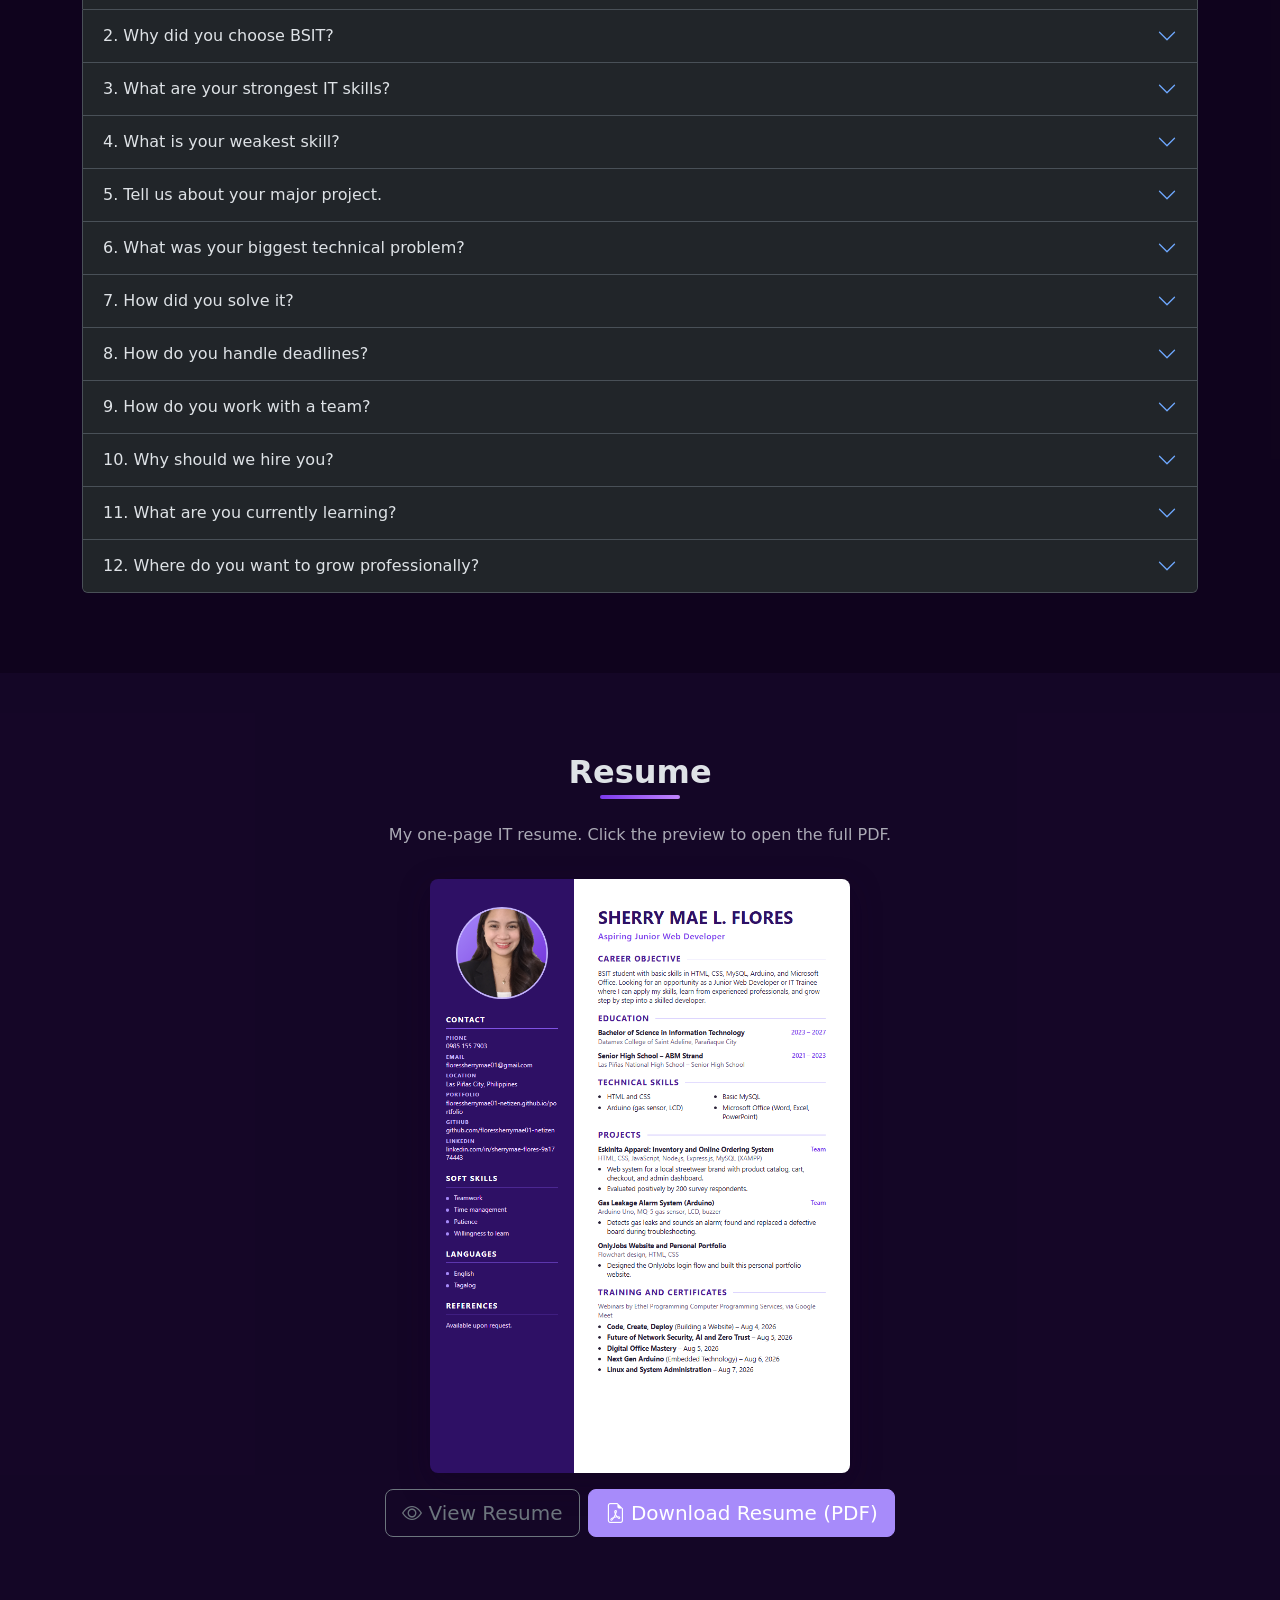
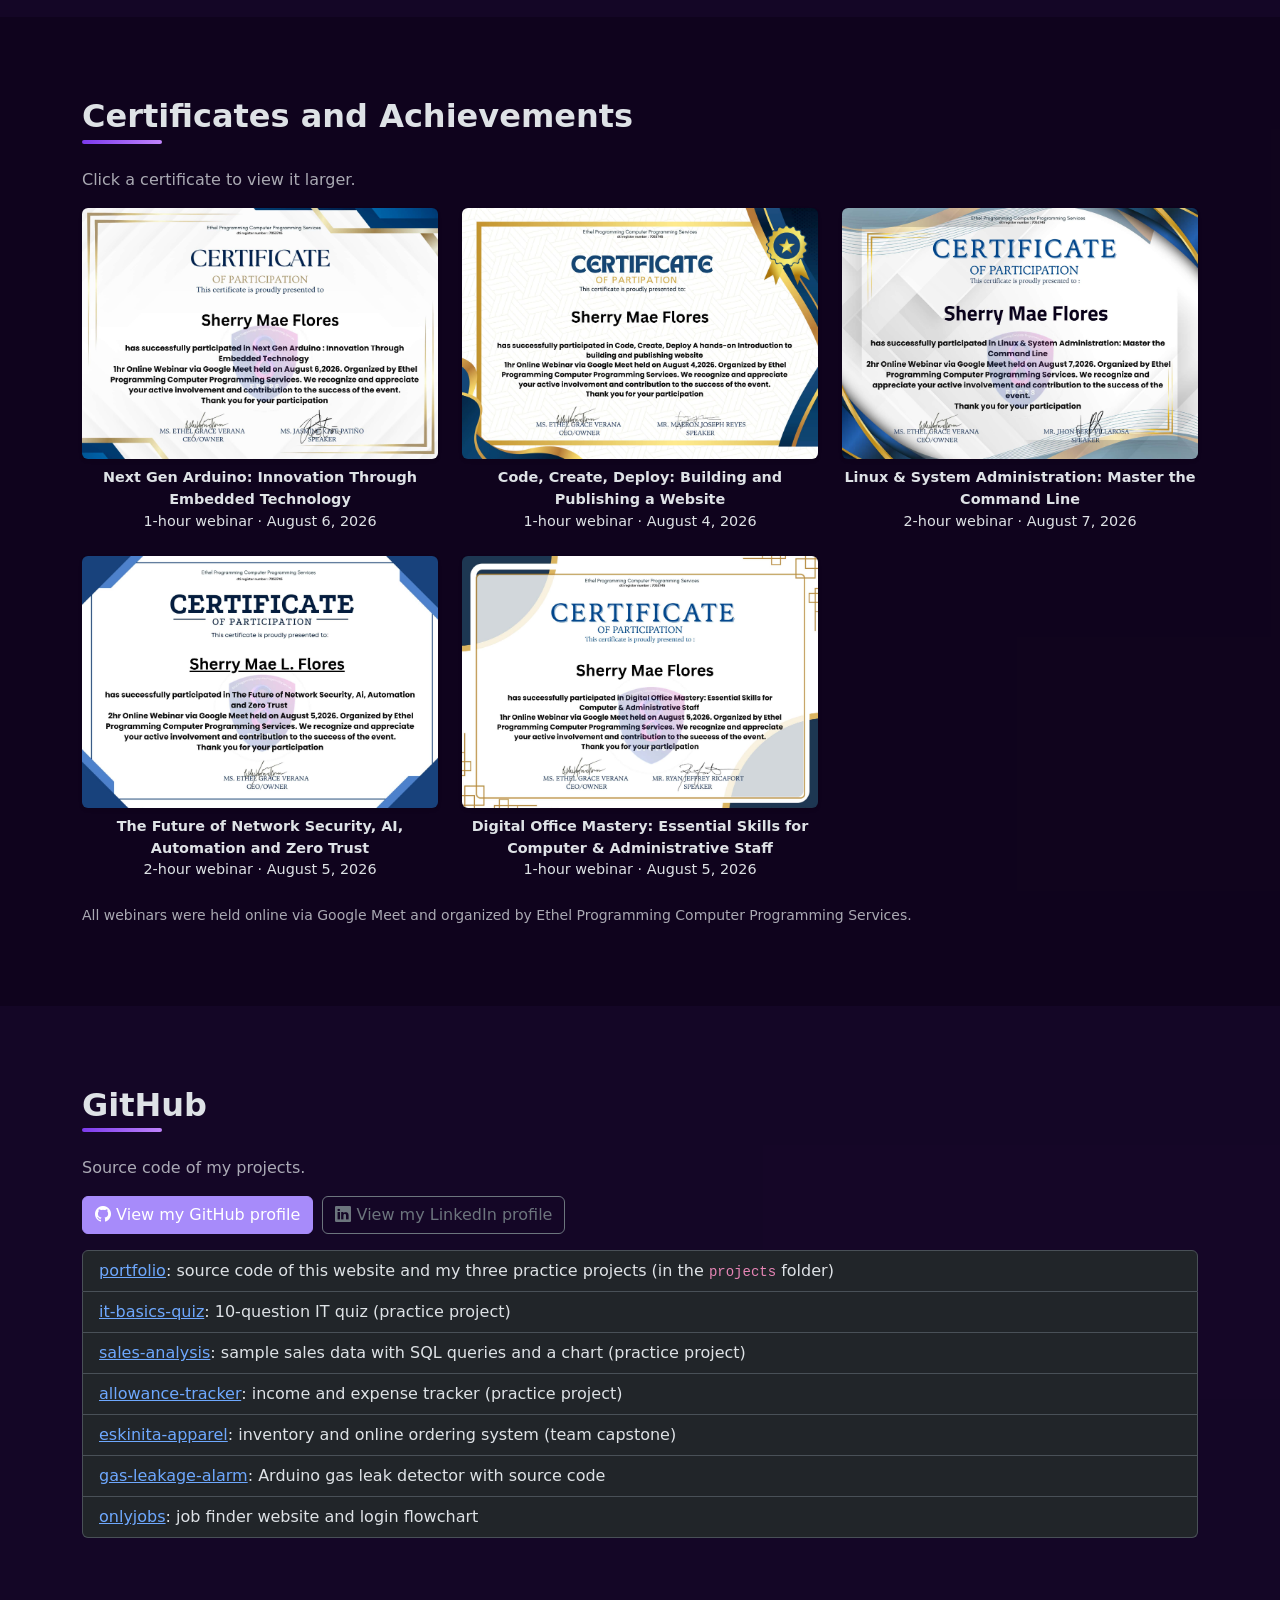
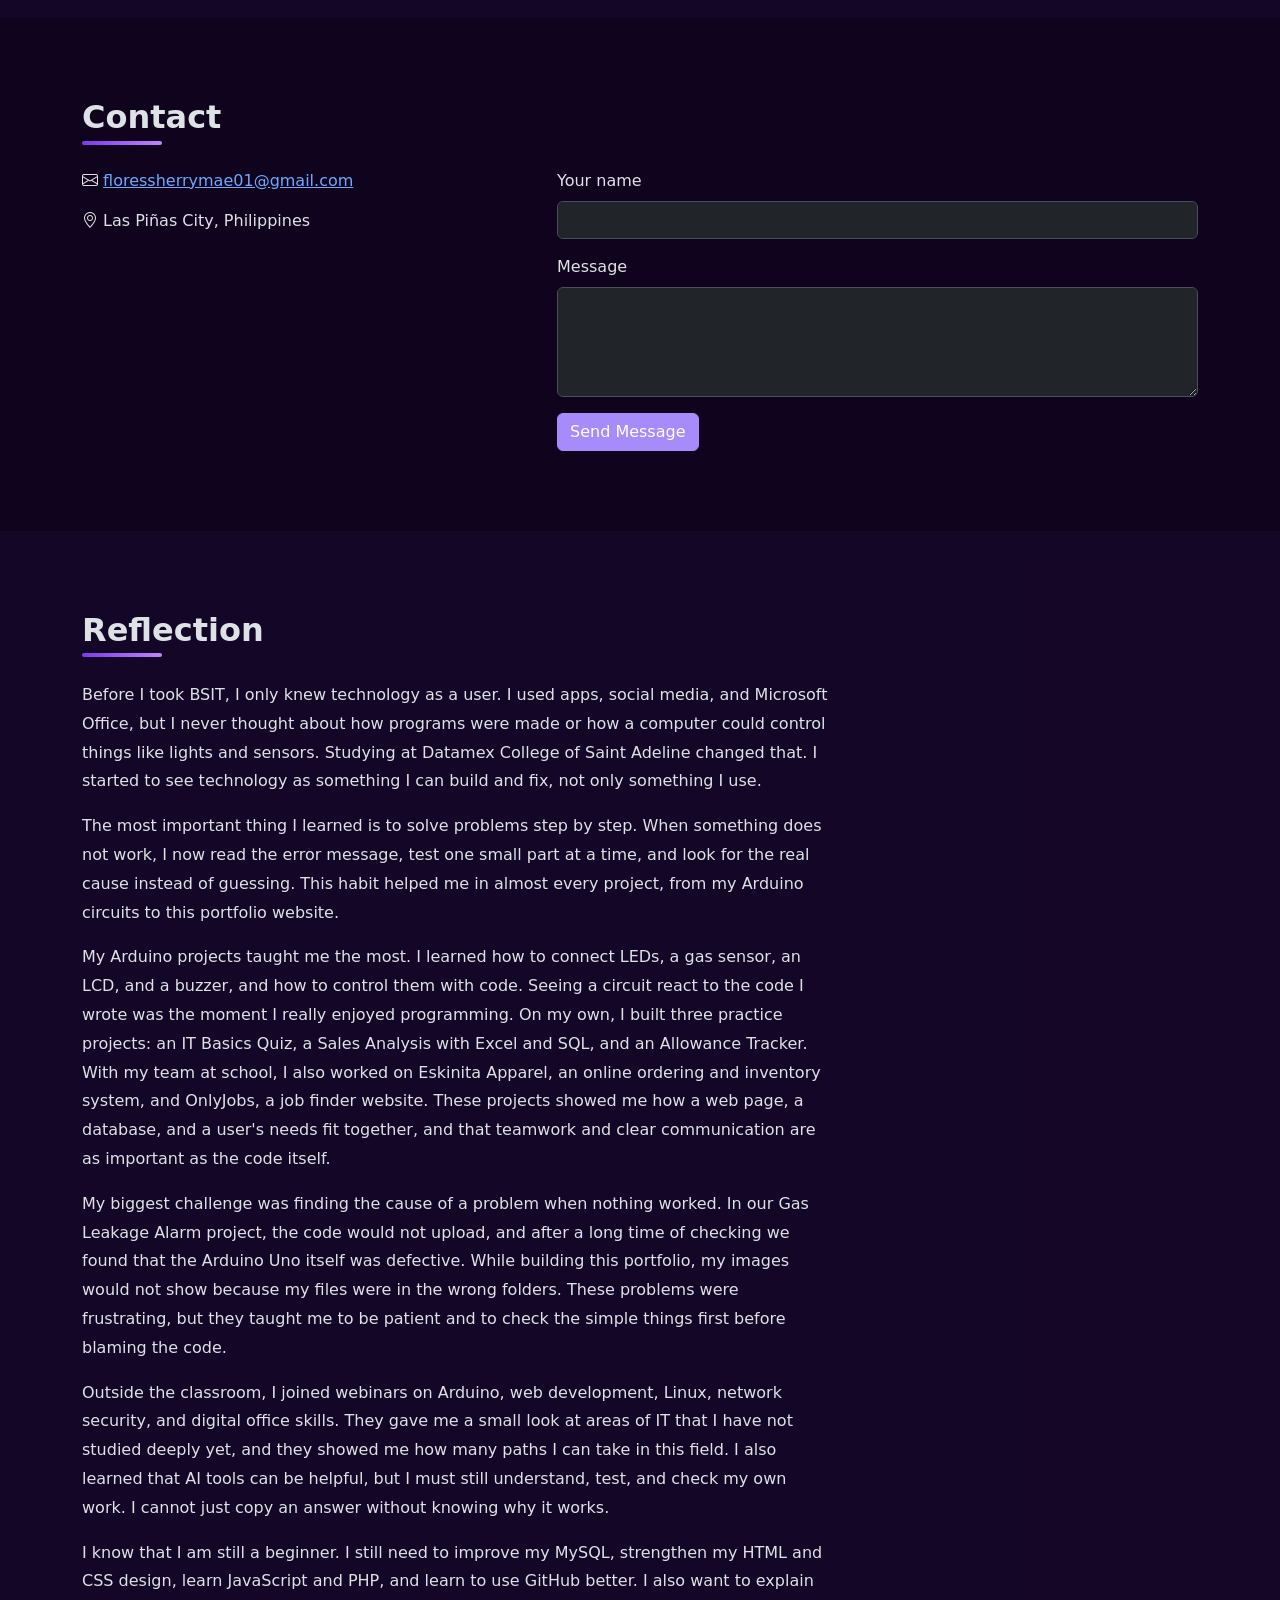
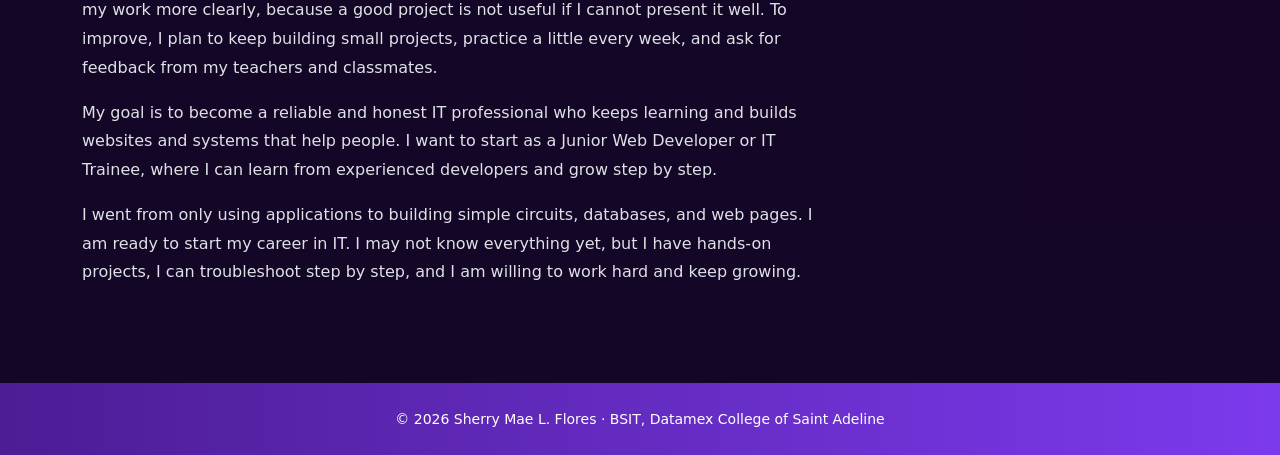
==== commit 713b22a8: "Connect every Problem-Solving case to a project; replace Wi-Fi sample with image-path case Co-Author" ====
--- a/index.html
+++ b/index.html
@@ -247,7 +247,8 @@
                 <p><strong>Possible Causes:</strong> Wrong board or COM port selected in the Arduino IDE, a bad USB cable, a mistake in the code, or a defective Arduino board.</p>
                 <p><strong>Diagnostic Procedure:</strong> We checked that the correct board (Arduino Uno) and COM port were selected, tried the USB cable again, and tested with a simple example code. The upload still failed, even with code that should work, so the problem was not in our code or settings.</p>
                 <p><strong>Solution:</strong> We found that the Arduino Uno itself was defective. We replaced it with a new Arduino Uno, uploaded the code successfully, and rebuilt the alarm. It worked perfectly.</p>
-                <p class="mb-0"><strong>Lesson Learned:</strong> Troubleshoot one thing at a time: settings, cable, code, then hardware. Testing with a simple example helps prove if the problem is the code or the board.</p>
+                <p class="mb-2"><strong>Lesson Learned:</strong> Troubleshoot one thing at a time: settings, cable, code, then hardware. Testing with a simple example helps prove if the problem is the code or the board.</p>
+                <p class="small mb-0">Related project: <a href="https://github.com/floressherrymae01-netizen/gas-leakage-alarm" target="_blank" rel="noopener">Gas Leakage Alarm System (school team project, view code)</a></p>
               </div>
             </div>
           </div>
@@ -309,19 +310,20 @@
           </div>
 
           <!-- CASE 5 -->
-          <div class="accordion-item">
+          <div class="accordion-item" id="case5-item">
             <h3 class="accordion-header">
               <button class="accordion-button collapsed" type="button" data-bs-toggle="collapse" data-bs-target="#case5">
-                Case 5: Connected to Wi-Fi but no internet
+                Case 5: Pictures do not show on my portfolio website
               </button>
             </h3>
             <div id="case5" class="accordion-collapse collapse" data-bs-parent="#casesAccordion">
               <div class="accordion-body">
-                <p><strong>Problem:</strong> The computer showed it was connected to Wi-Fi, but websites would not load.</p>
-                <p><strong>Possible Causes:</strong> Problem with the router, wrong IP address, DNS problem, or the internet service itself was down.</p>
-                <p><strong>Diagnostic Procedure:</strong> I checked if other devices could use the internet. Then I opened Command Prompt and used <code>ipconfig</code> to check the IP address, and <code>ping 8.8.8.8</code> to test the connection to the internet.</p>
-                <p><strong>Solution:</strong> I ran <code>ipconfig /release</code>, <code>ipconfig /renew</code>, and <code>ipconfig /flushdns</code>, then restarted the router. After that, websites loaded normally.</p>
-                <p class="mb-0"><strong>Lesson Learned:</strong> "Connected" does not always mean there is internet. Testing step by step, from the device to the router to the internet, helps find where the problem is.</p>
+                <p><strong>Problem:</strong> While building this portfolio, my certificate pictures did not appear on the page. Only broken image icons showed.</p>
+                <p><strong>Possible Causes:</strong> Wrong path in <code>src</code>, the picture was not in the <code>assets</code> folder, a wrong file name or spelling, or the folder was in the wrong place.</p>
+                <p><strong>Diagnostic Procedure:</strong> I compared the path written in <code>index.html</code> (for example <code>assets/cert-arduino.jpg</code>) with the real folders and file names on my computer.</p>
+                <p><strong>Solution:</strong> My files were in the wrong folders. I moved the pictures into the <code>assets</code> folder that sits beside <code>index.html</code>, so the paths matched, and the pictures appeared.</p>
+                <p class="mb-2"><strong>Lesson Learned:</strong> The path in the code must match the folder and file name exactly. Check the simple things first.</p>
+                <p class="small mb-0">Related project: <a href="https://github.com/floressherrymae01-netizen/portfolio" target="_blank" rel="noopener">This portfolio website (view code)</a></p>
               </div>
             </div>
           </div>
@@ -330,6 +332,7 @@
         <!-- ============ CYBERSECURITY CASE STUDY (STEP 18) ============ -->
         <h3 class="h4 mt-5" id="cybersecurity">Cybersecurity Case Study: SQL Injection</h3>
         <p class="text-body-secondary">A beginner-level look at a common website weakness and how to prevent it.</p>
+        <p class="small">Related project: <a href="#projects" data-goto="projects">IT Basics Quiz</a> (it has a question about strong passwords).</p>
         <div class="row g-3">
           <div class="col-md-6"><div class="card h-100"><div class="card-body">
             <h4 class="h6 fw-bold">1. What is the vulnerability?</h4>
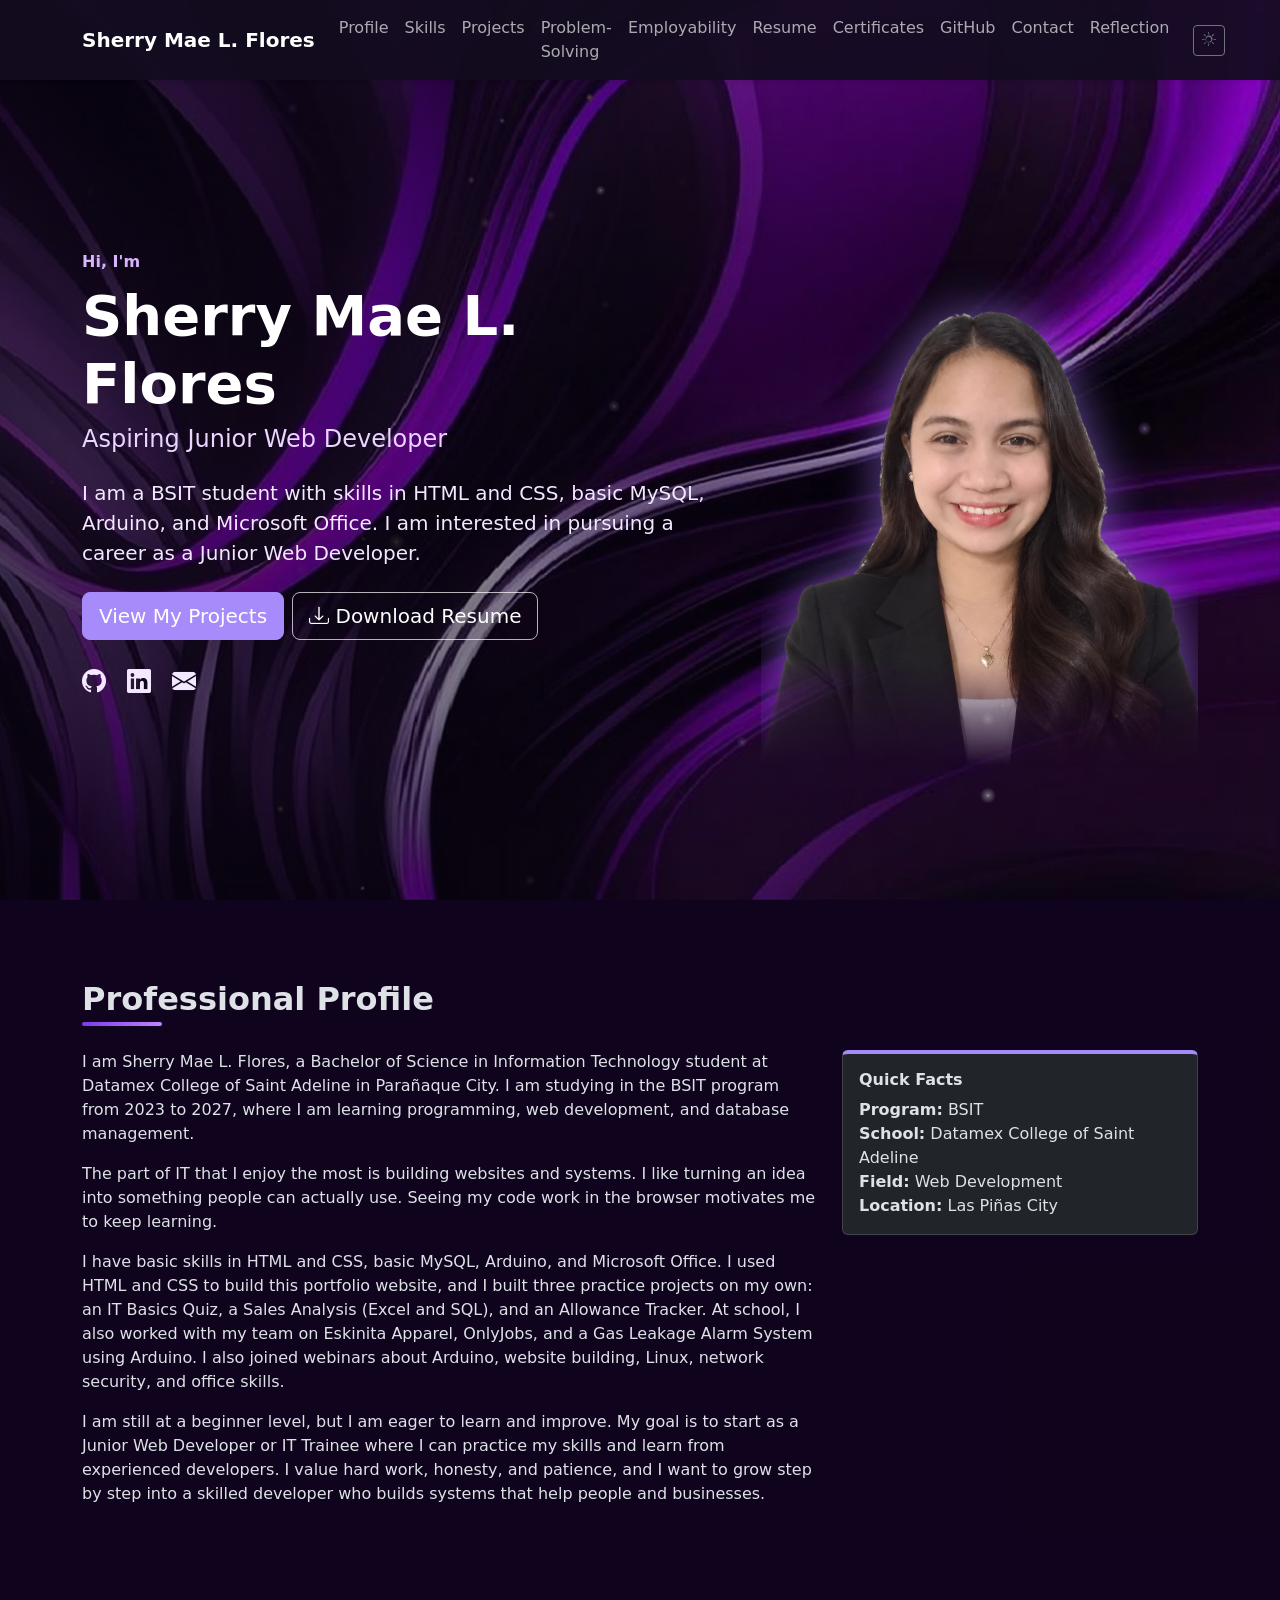
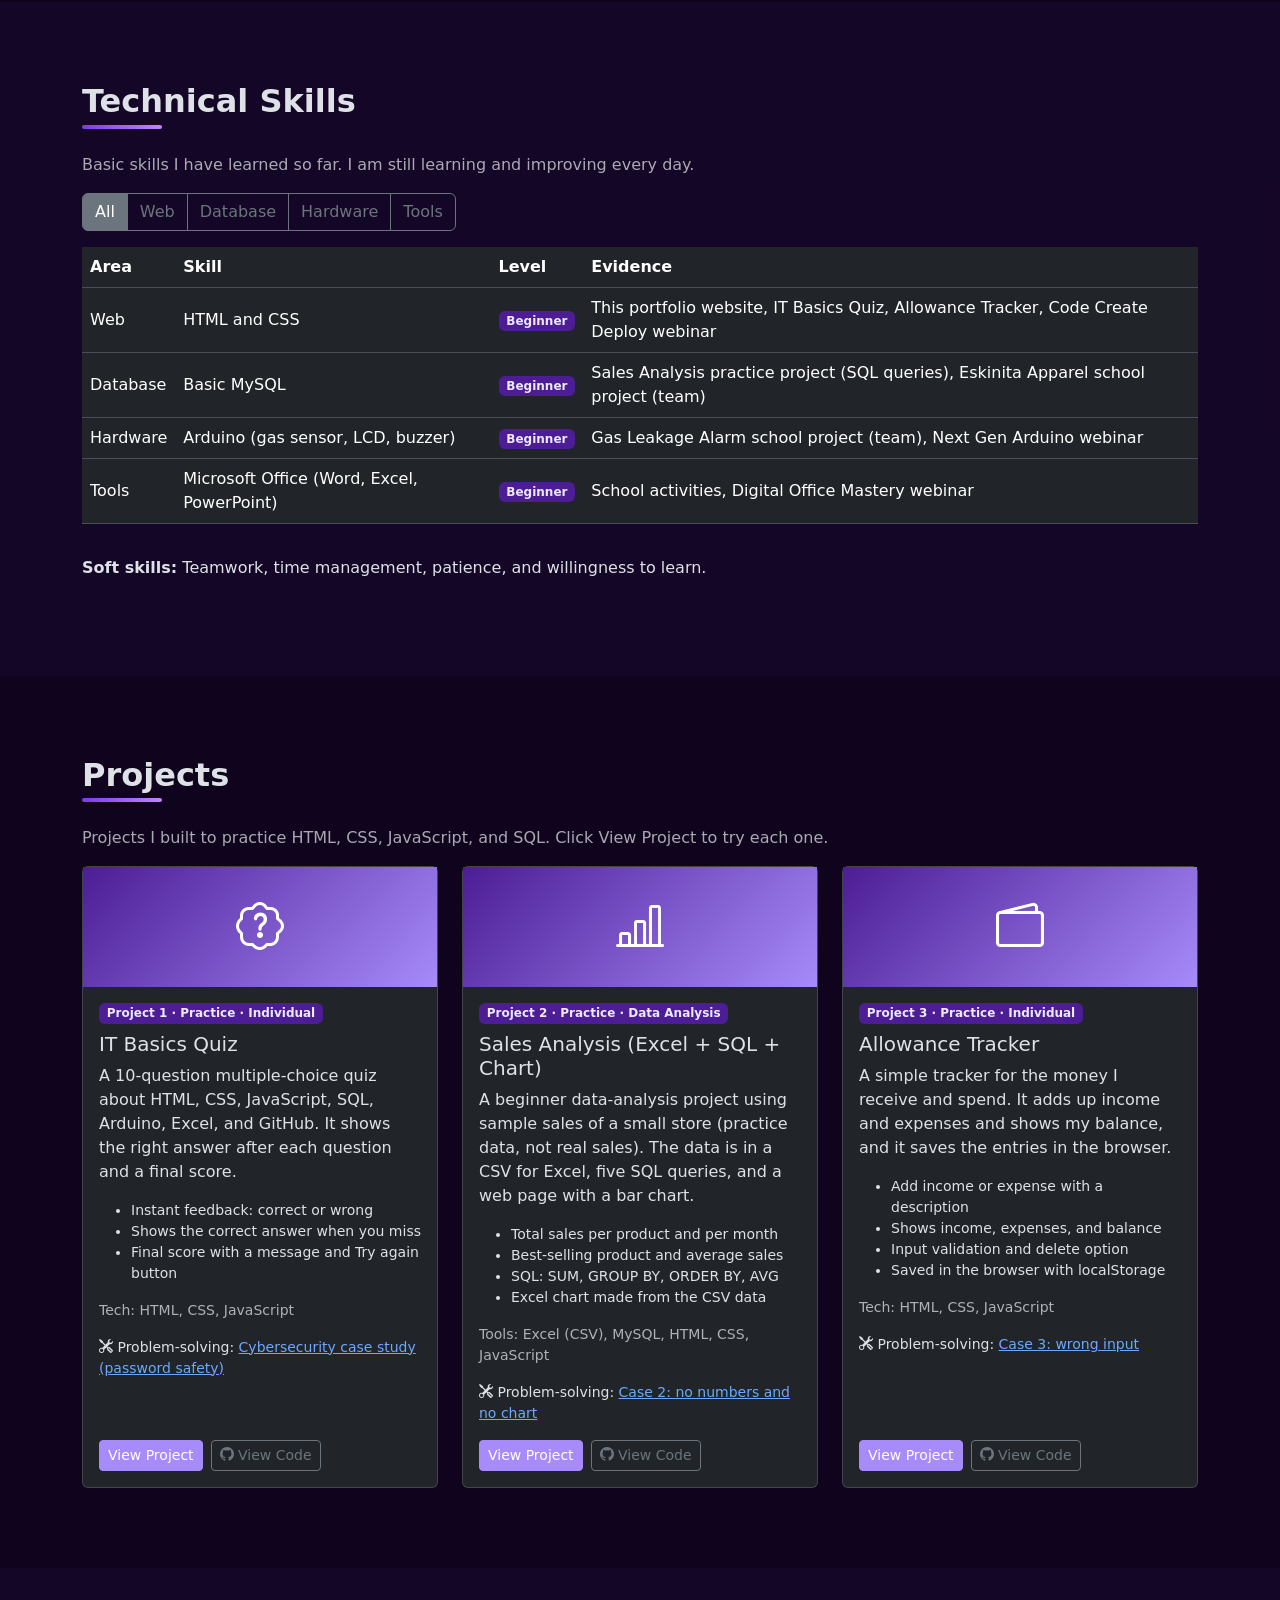
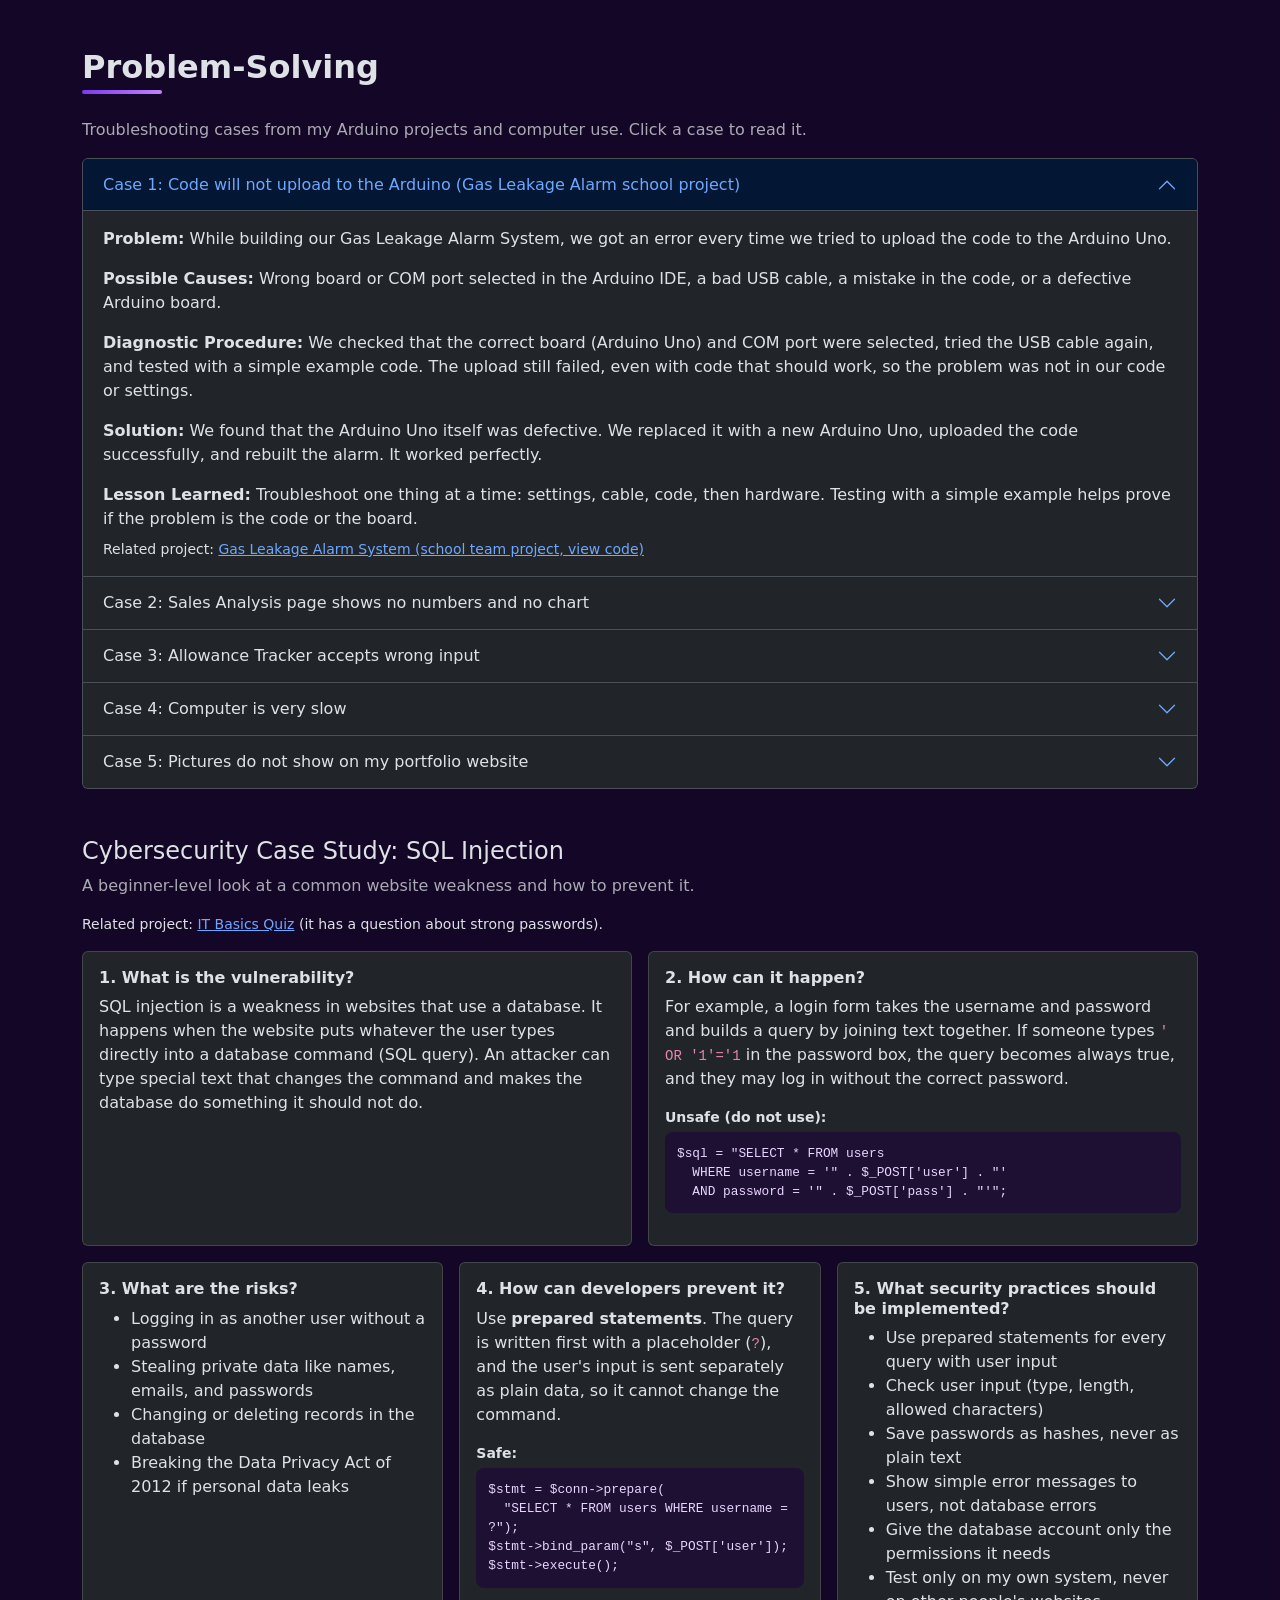
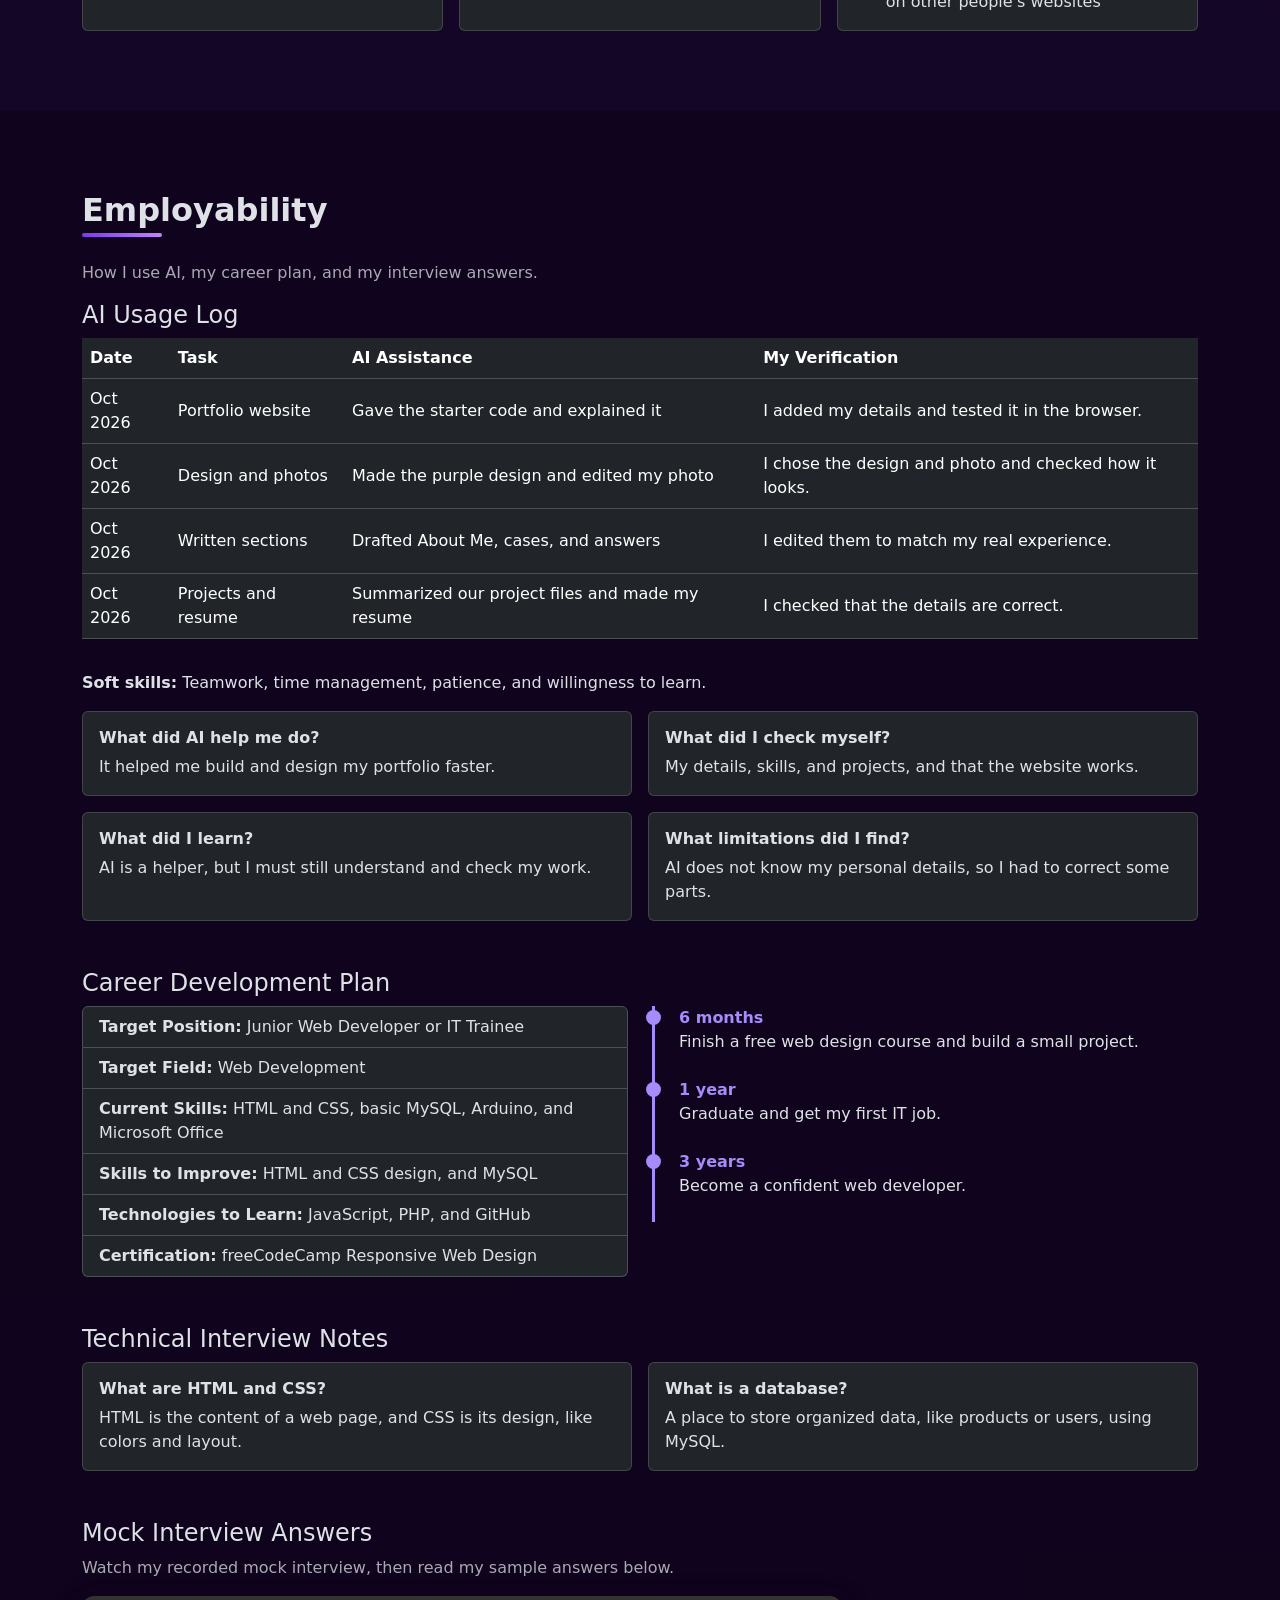
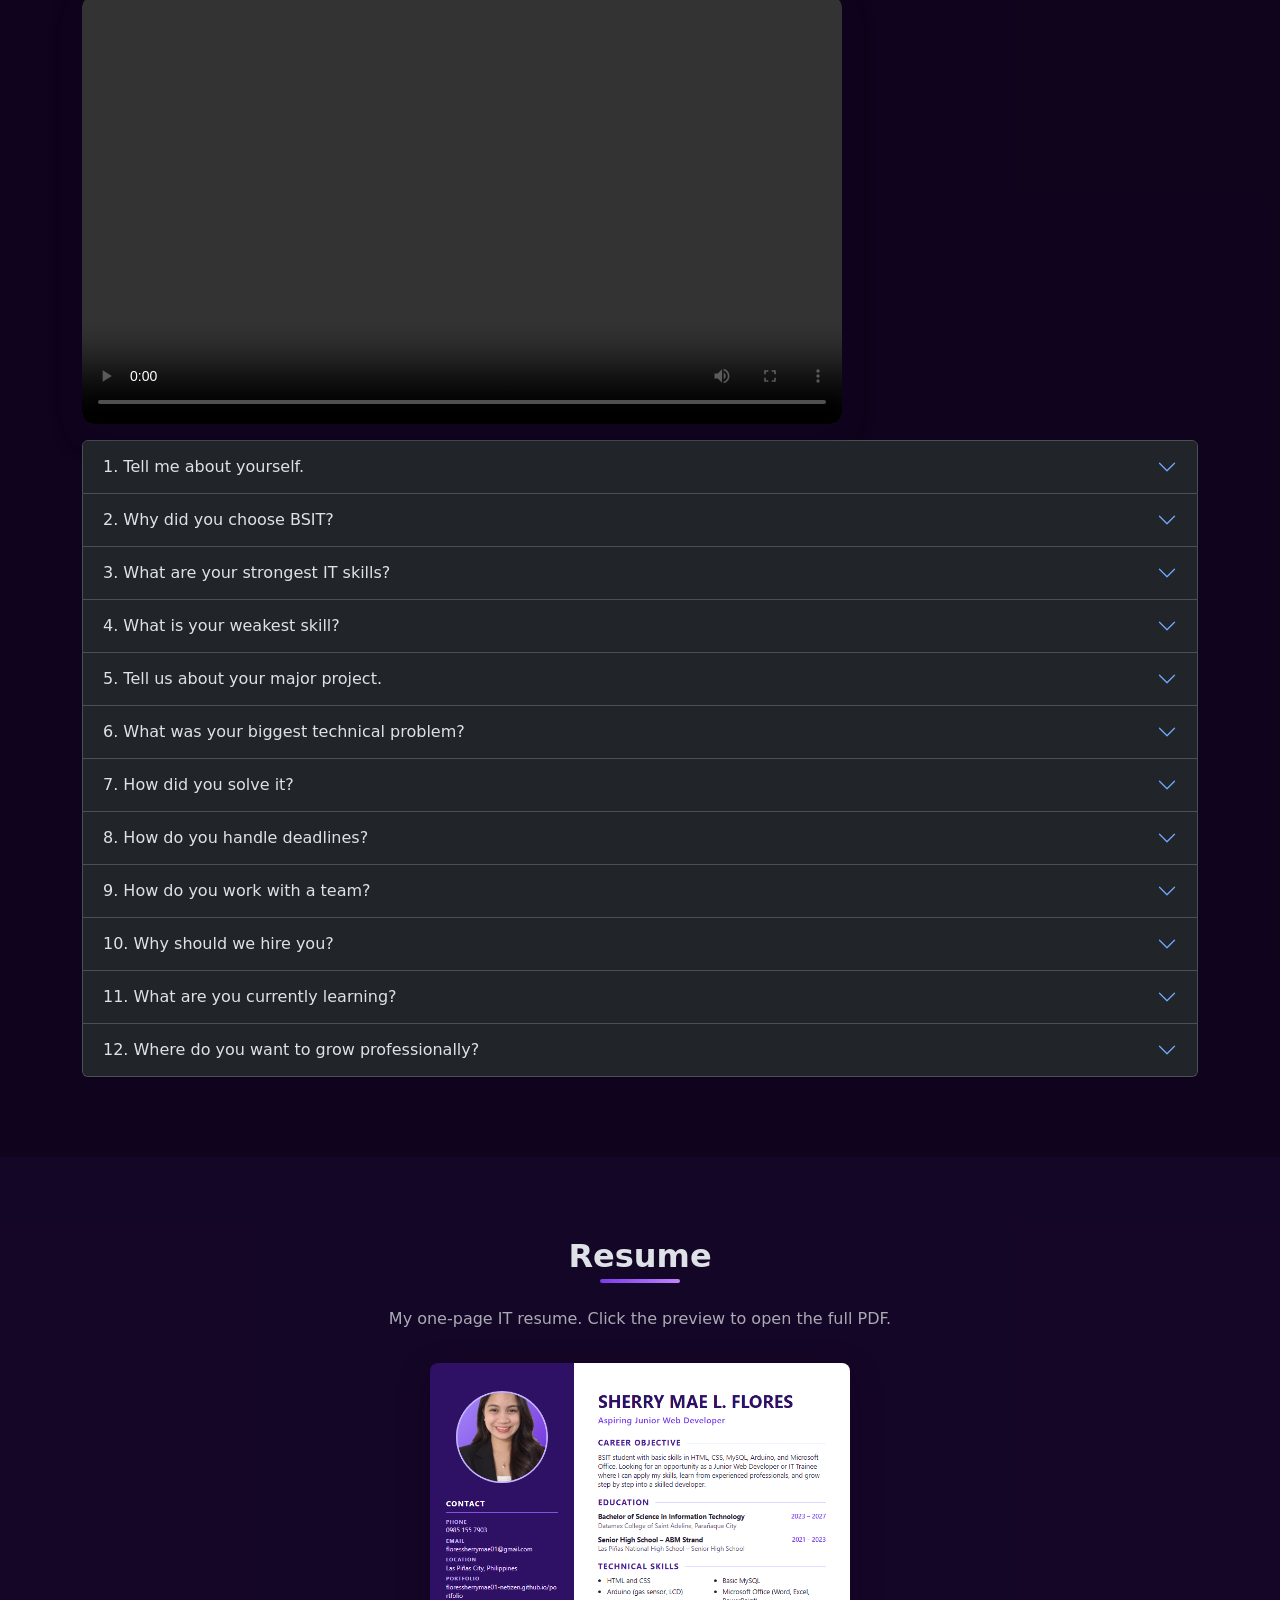
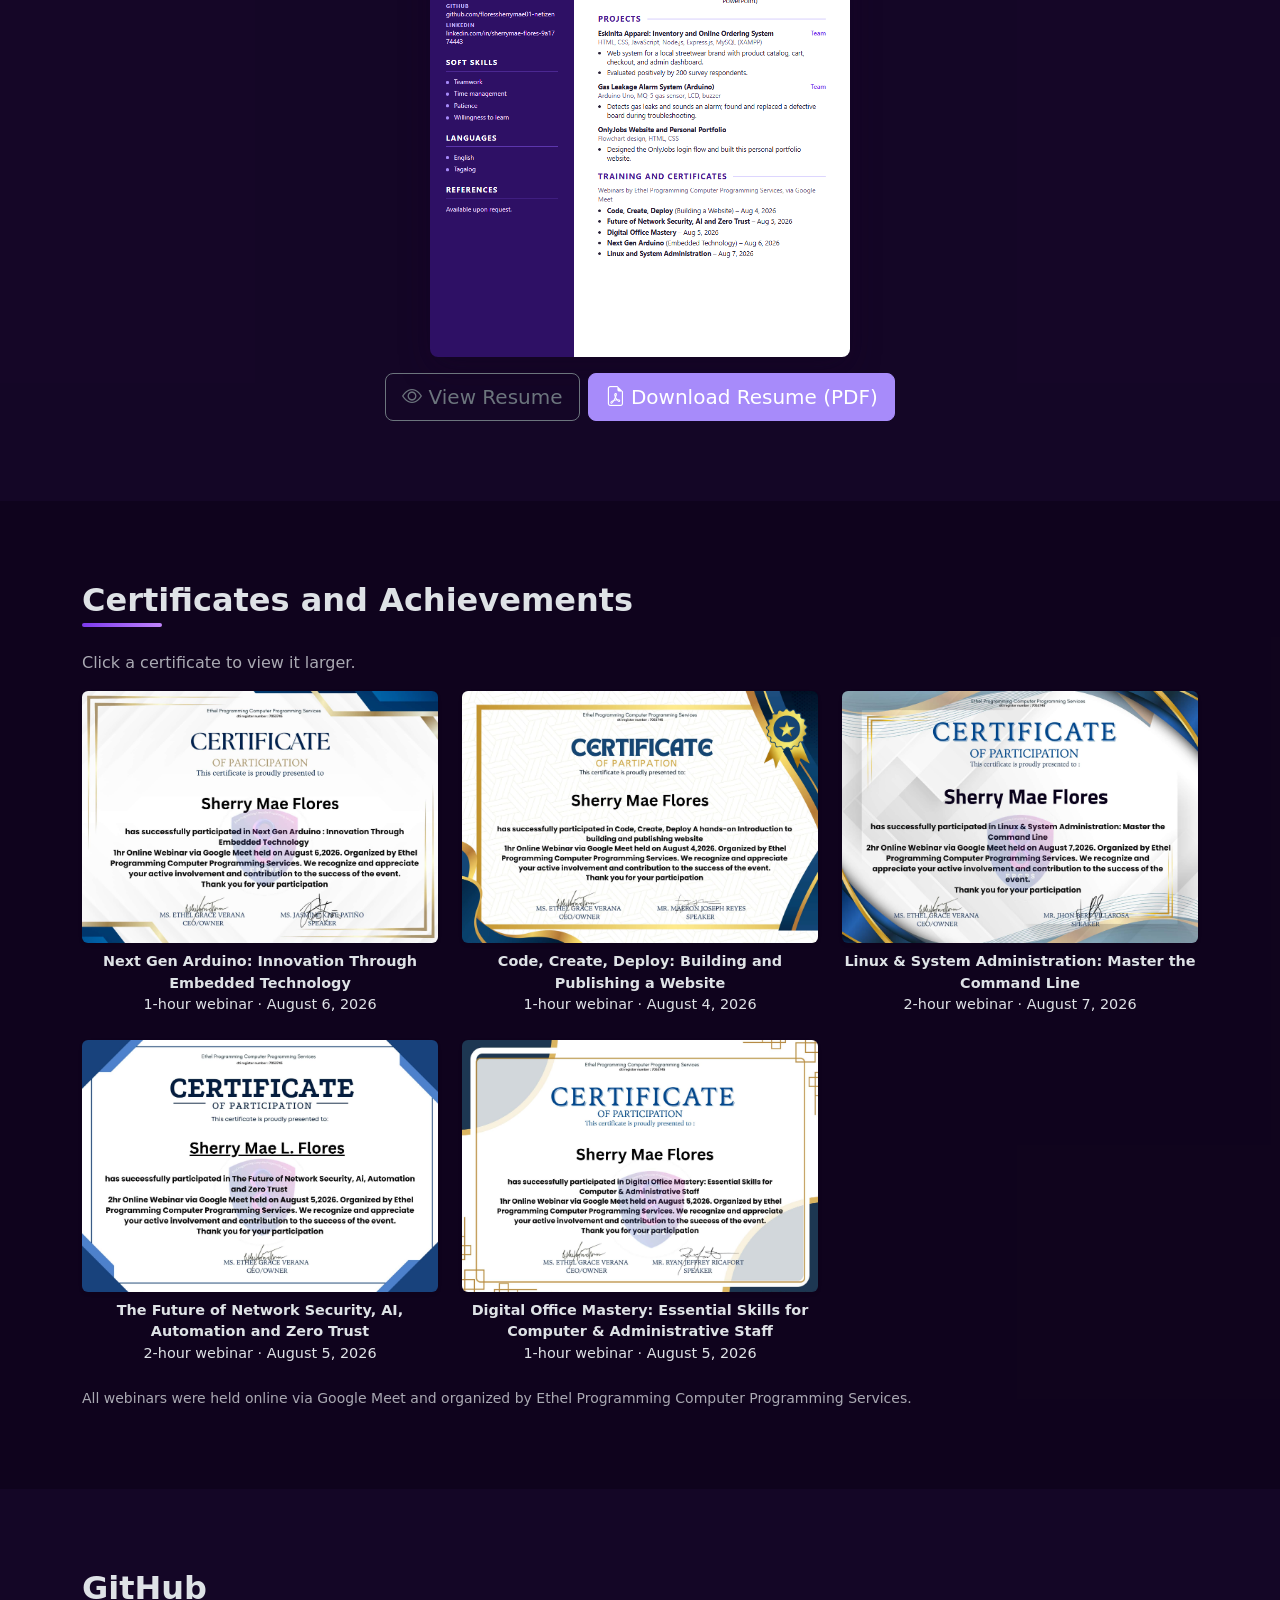
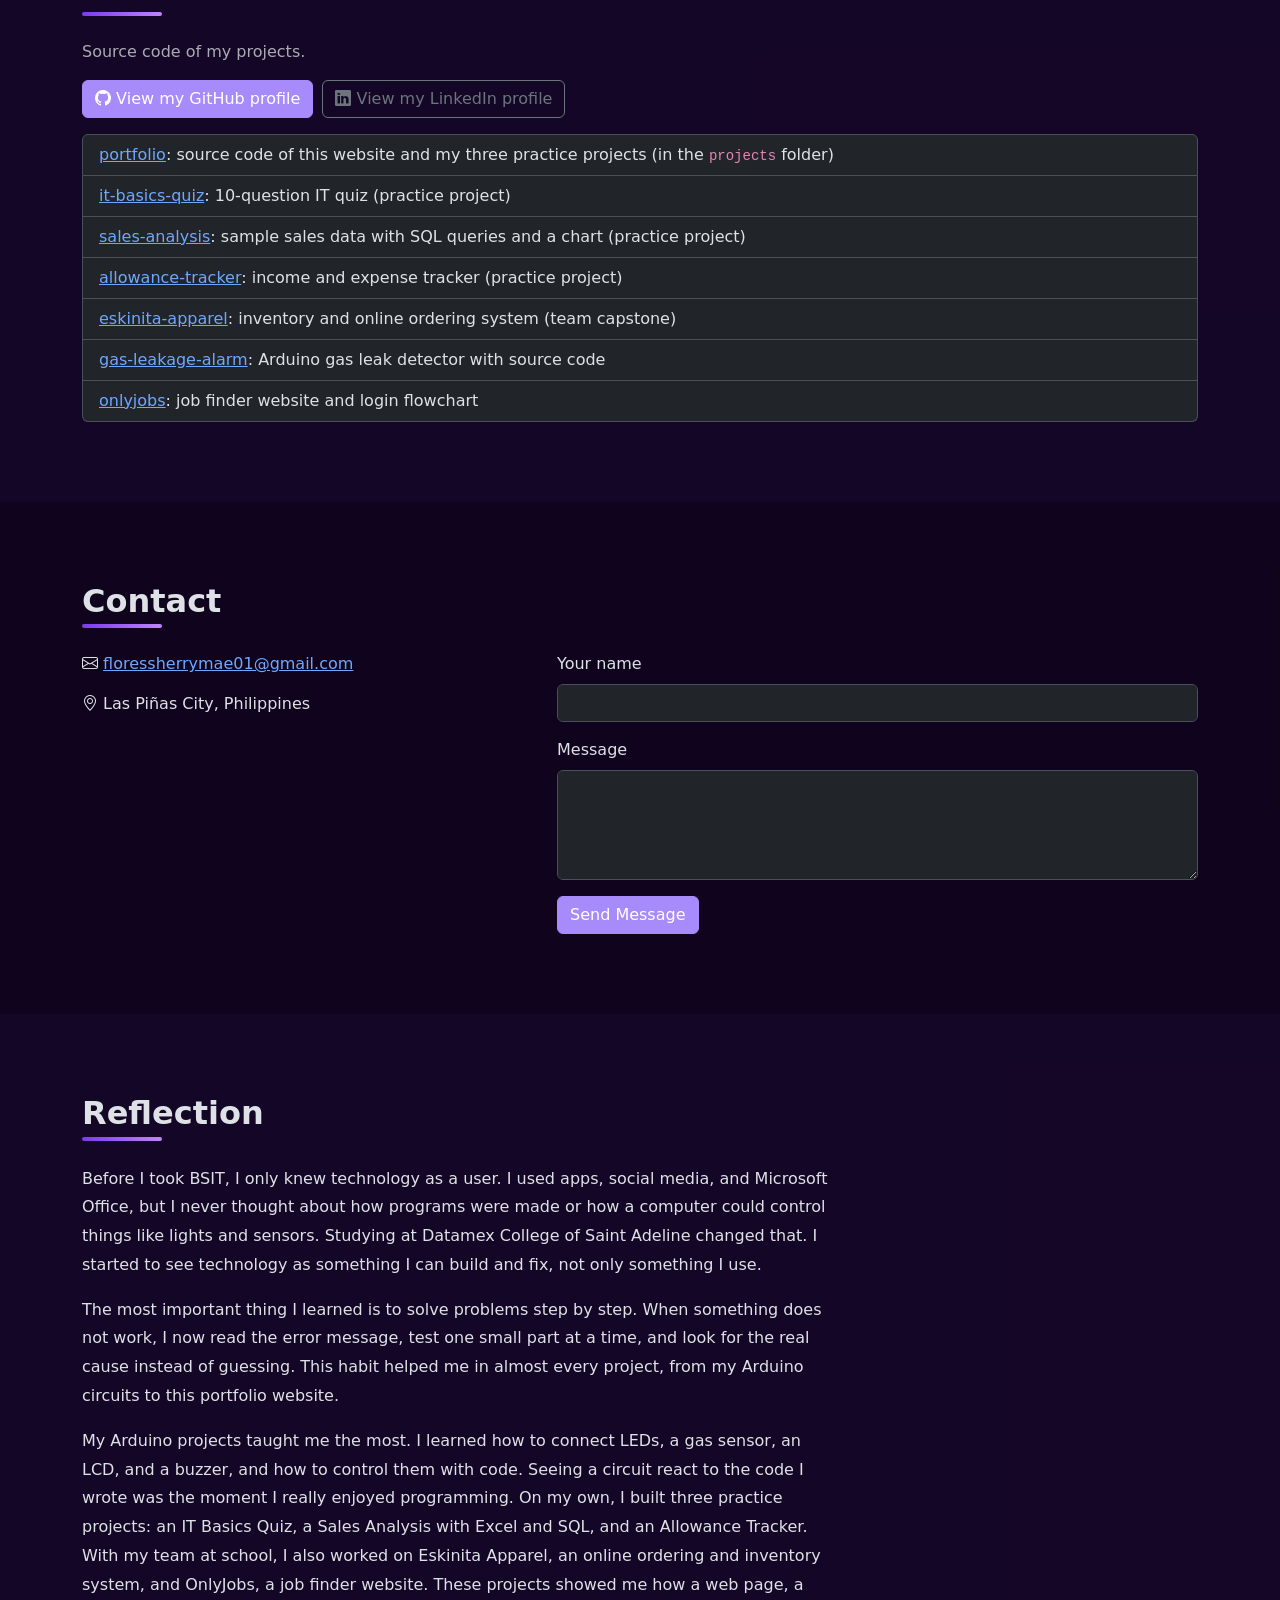
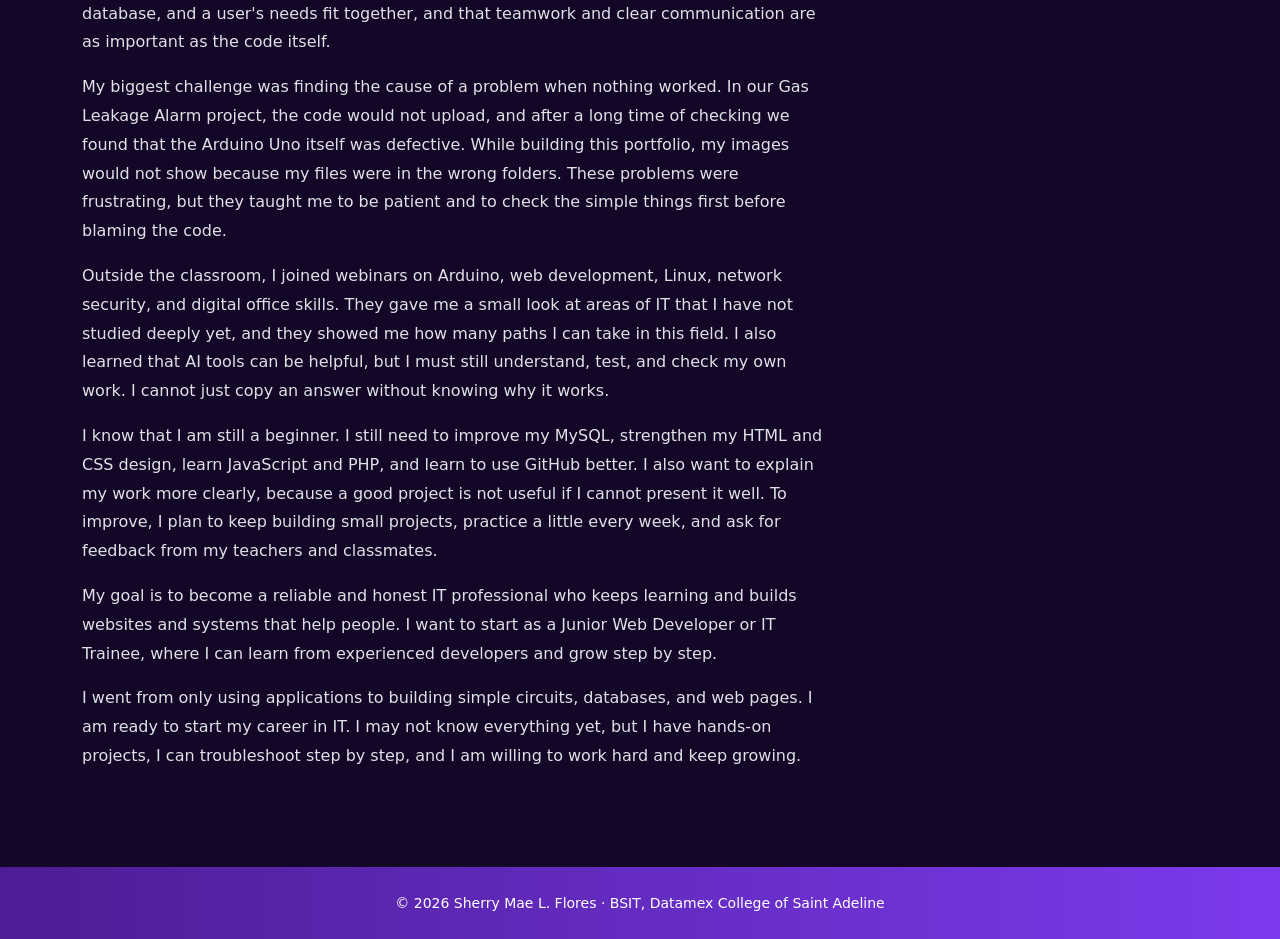
==== commit 7cc22c05: "Add mock interview video to the Mock Interview section Co-Authored-By: Claude Sonnet 5.5 <noreply@an" ====
--- a/index.html
+++ b/index.html
@@ -456,6 +456,13 @@
 
         <!-- ============ MOCK INTERVIEW ANSWERS (STEP 21) ============ -->
         <h3 class="h4">Mock Interview Answers</h3>
+        <p class="text-body-secondary">Watch my recorded mock interview, then read my sample answers below.</p>
+        <div class="ratio ratio-16x9 mock-video mb-3">
+          <video controls preload="metadata" playsinline title="Mock interview video">
+            <source src="assets/mock-interview.mp4" type="video/mp4">
+            Your browser does not support the video tag.
+          </video>
+        </div>
         <div class="accordion" id="interviewAccordion">
 
           <div class="accordion-item">
--- a/css/style.css
+++ b/css/style.css
@@ -211,6 +211,10 @@
   color: #fff;
   background: linear-gradient(135deg, #4c1d95, #a78bfa);
 }
+
+/* Mock interview video */
+.mock-video { max-width: 760px; border-radius: 12px; overflow: hidden; background: #000; box-shadow: 0 10px 30px rgba(20, 5, 35, 0.4); }
+.mock-video video { width: 100%; height: 100%; object-fit: contain; }
 
 /* ---------- 9. Skills badge ---------- */
 .badge-beginner {
